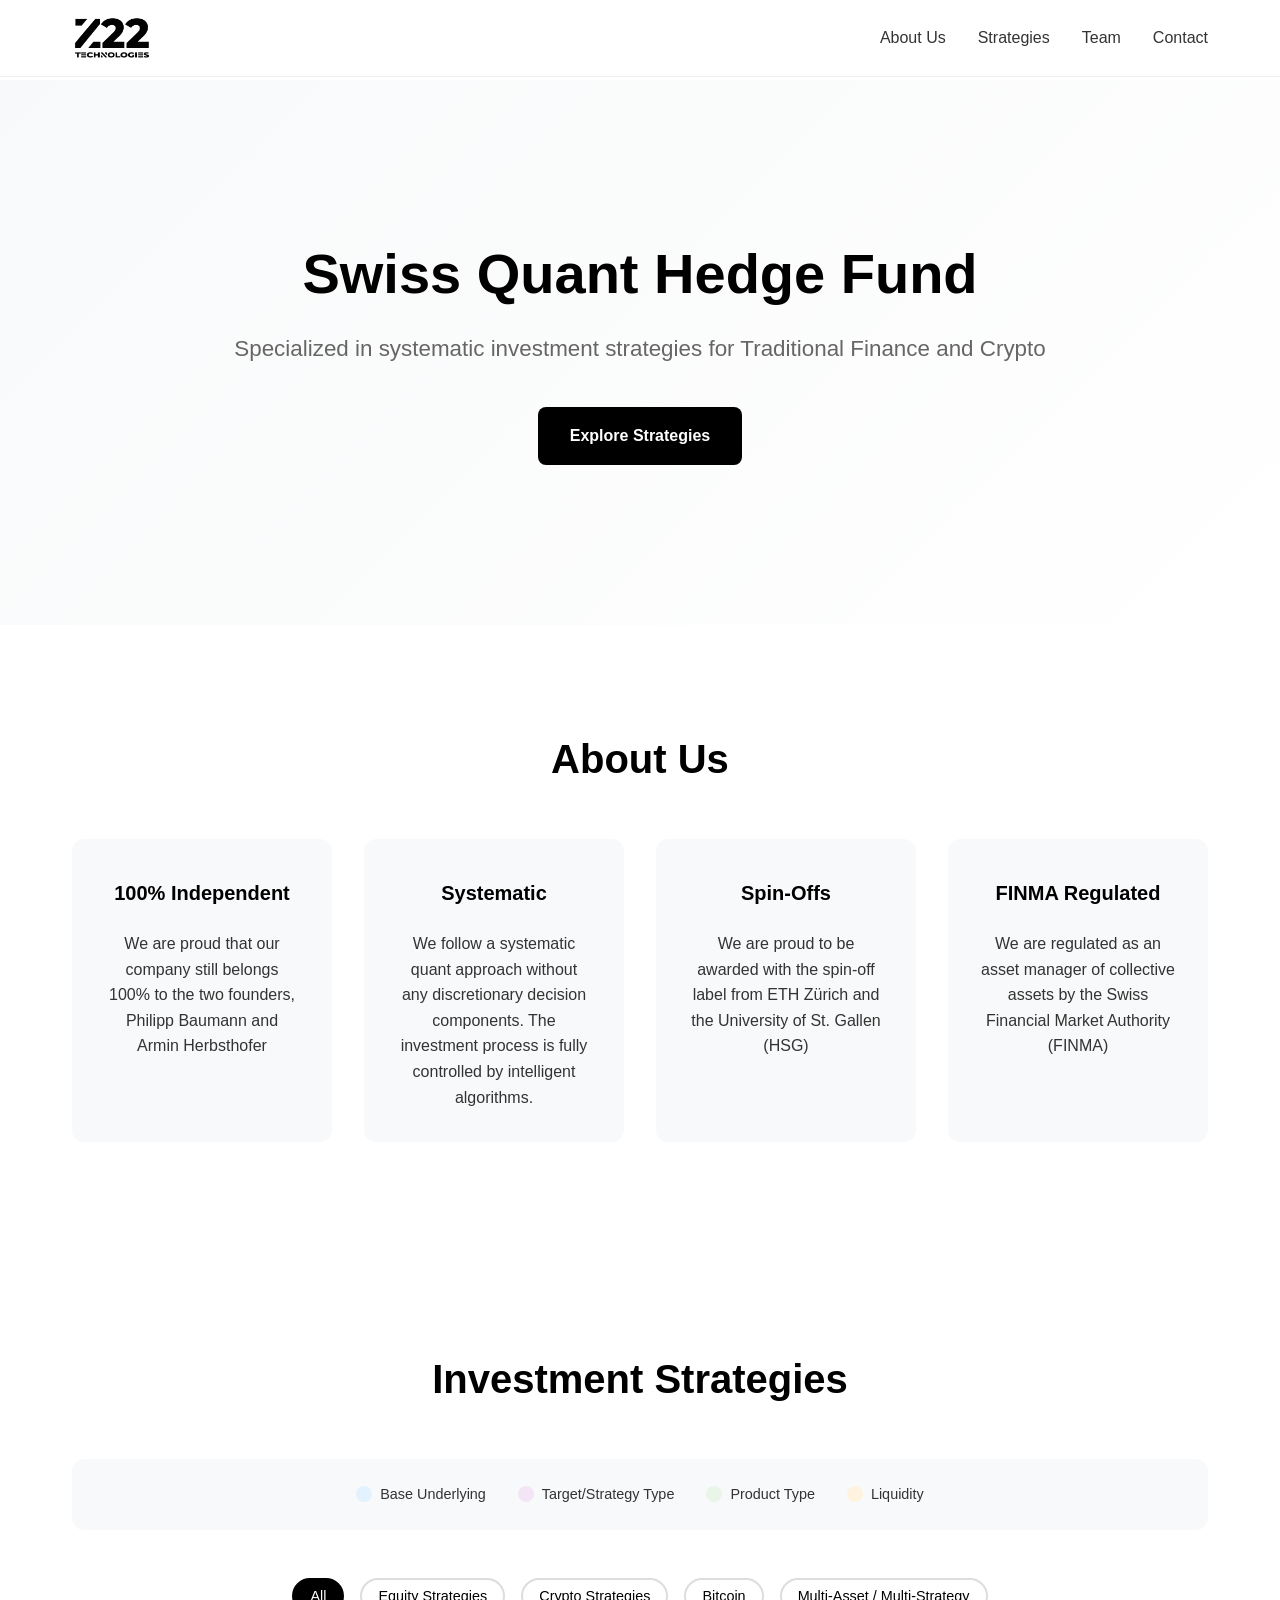
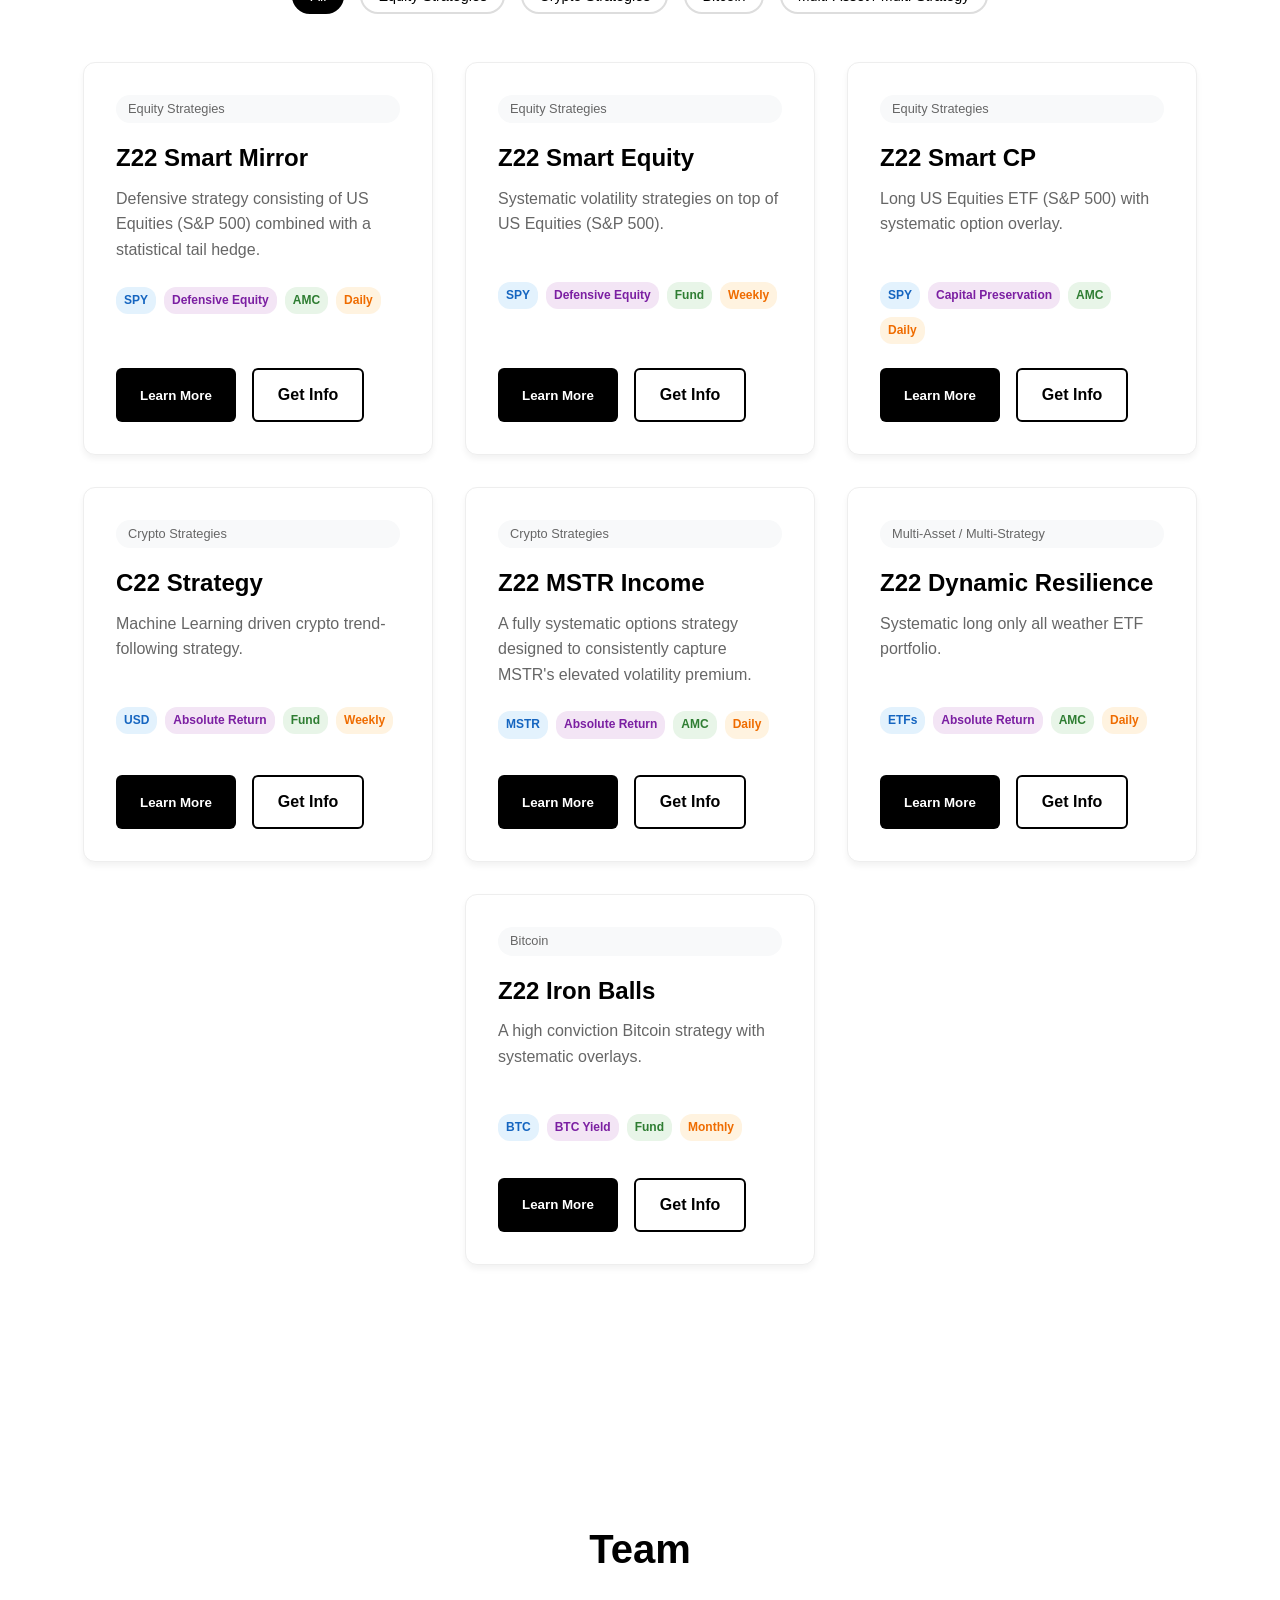
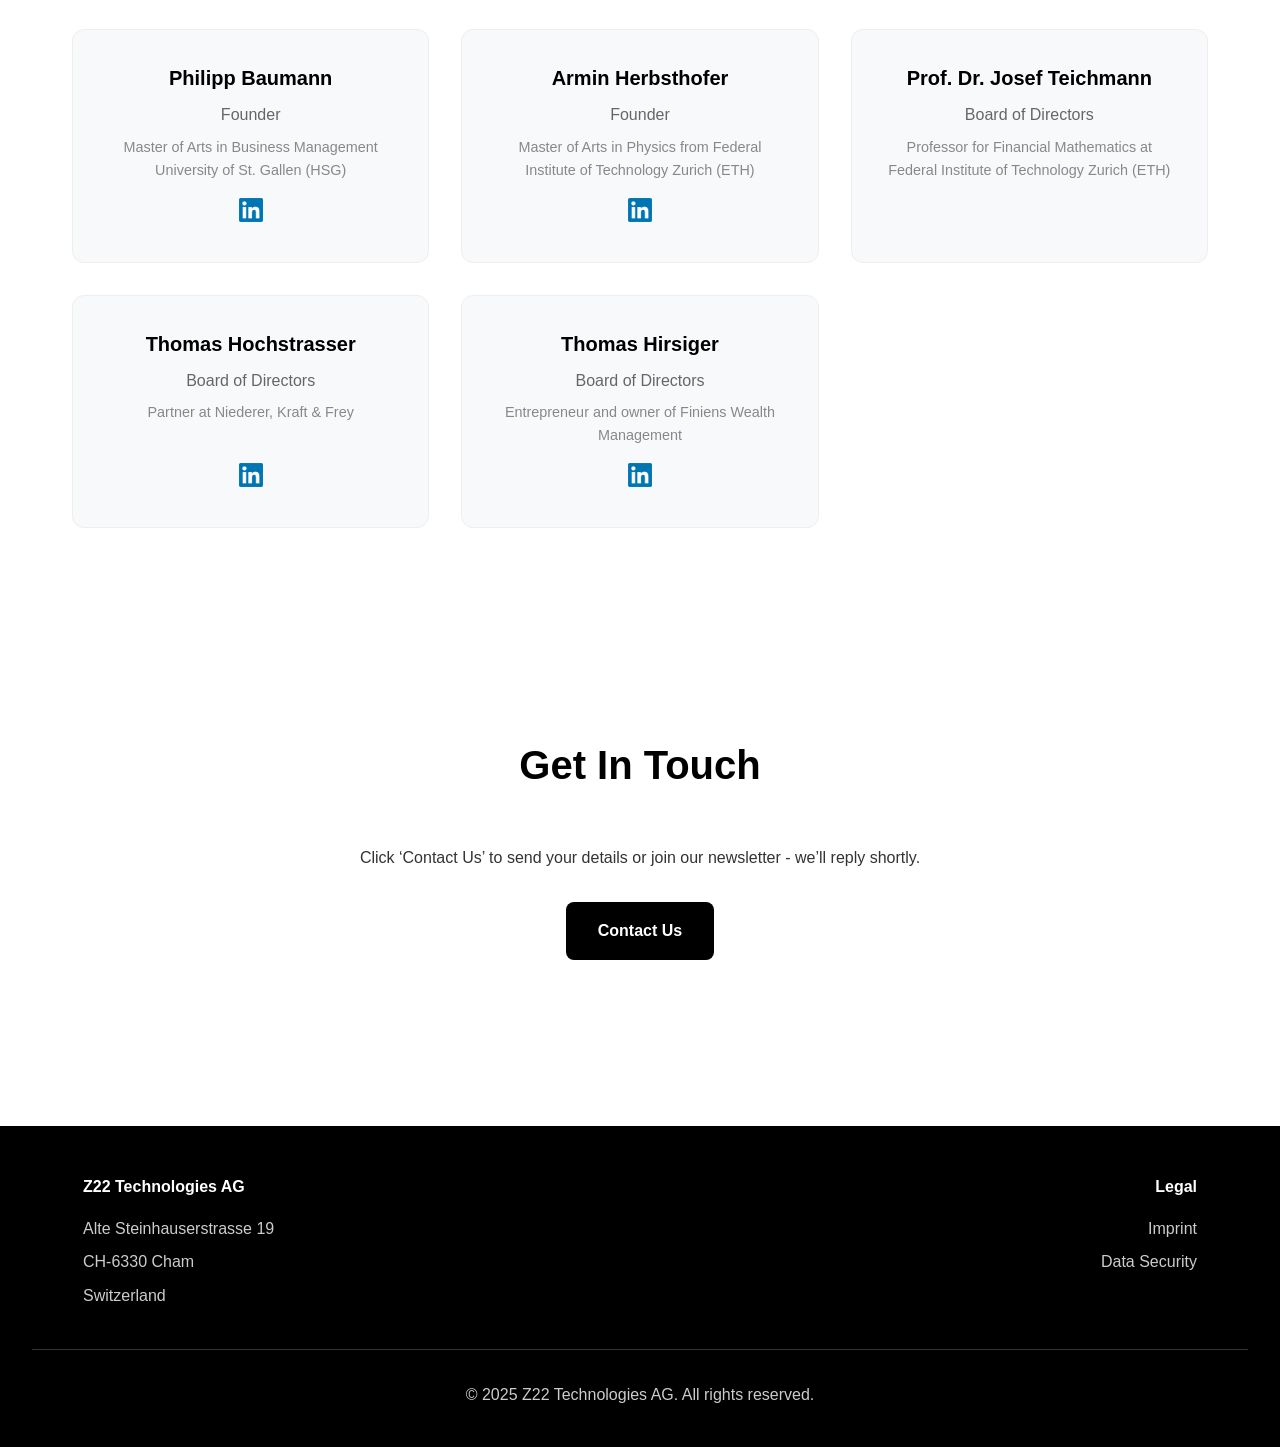
==== index.html @ 2f718e7a "Fixed Website Title" ====
<!DOCTYPE html>
<html lang="en">
<head>
    <meta charset="UTF-8">
    <meta name="viewport" content="width=device-width, initial-scale=1.0">
    <title>Z22 Technologies - Swiss Quant Hedge Fund</title>
    <style>
        * {
            margin: 0;
            padding: 0;
            box-sizing: border-box;
        }

        body {
            font-family: -apple-system, BlinkMacSystemFont, 'Segoe UI', Roboto, Oxygen, Ubuntu, Cantarell, sans-serif;
            line-height: 1.6;
            color: #333;
            background: #fff;
        }

        /* Header */
        .header {
            position: fixed;
            top: 0;
            width: 100%;
            background: rgba(255, 255, 255, 0.95);
            backdrop-filter: blur(10px);
            border-bottom: 1px solid #eee;
            z-index: 1000;
            padding: 1rem 0;
        }

        .nav {
            max-width: 1200px;
            margin: 0 auto;
            display: flex;
            justify-content: space-between;
            align-items: center;
            padding: 0 2rem;
        }

        .logo {
            display: flex;
            align-items: center;
            gap: 0.5rem;
            font-size: 1.5rem;
            font-weight: 700;
            color: #000;
            text-decoration: none;
        }

        .logo-icon {
            width: 80px;
            height: auto;
        }

        .nav-links {
            display: flex;
            gap: 2rem;
            list-style: none;
        }

        .nav-links a {
            text-decoration: none;
            color: #333;
            font-weight: 500;
            transition: color 0.3s;
        }

        .nav-links a:hover {
            color: #000;
        }

        /* Mobile menu */
        .mobile-menu-toggle {
            display: none;
            background: none;
            border: none;
            font-size: 1.5rem;
            cursor: pointer;
        }

        /* Hero Section */
        .hero {
            margin-top: 80px;
            padding: 10rem 2rem;
            text-align: center;
            background: linear-gradient(135deg, #f8f9fa 0%, #fff 100%);
        }

        .hero-content {
            max-width: 1000px;
            margin: 0 auto;
        }

        .hero h1 {
            font-size: 3.5rem;
            font-weight: 700;
            margin-bottom: 1.5rem;
            color: #000;
            line-height: 1.2;
        }

        .hero p {
            font-size: 1.4rem;
            color: #666;
            margin-bottom: 2.5rem;
        }

        .cta-button {
            background: #000;
            color: #fff;
            padding: 1rem 2rem;
            border: none;
            border-radius: 8px;
            font-size: 1rem;
            font-weight: 600;
            cursor: pointer;
            text-decoration: none;
            display: inline-block;
            transition: background 0.3s;
        }

        .cta-button:hover {
            background: #333;
        }

        /* Section styles */
        .section {
            padding: 4rem 2rem;
            max-width: 1200px;
            margin: 0 auto;
        }

        .section h2 {
            font-size: 2.5rem;
            font-weight: 700;
            margin-bottom: 3rem;
            text-align: center;
            color: #000;
        }

        /* Color legend */
        .color-legend {
            display: flex;
            justify-content: center;
            gap: 2rem;
            margin-bottom: 3rem;
            flex-wrap: wrap;
            padding: 1.5rem;
            background: #f8f9fa;
            border-radius: 12px;
        }

        .legend-item {
            display: flex;
            align-items: center;
            gap: 0.5rem;
            font-size: 0.9rem;
        }

        .legend-color {
            width: 16px;
            height: 16px;
            border-radius: 8px;
        }

        .legend-color.asset {
            background: #e3f2fd;
        }

        .legend-color.target {
            background: #f3e5f5;
        }

        .legend-color.product {
            background: #e8f5e8;
        }

        .legend-color.liquidity {
            background: #fff3e0;
        }
        .strategy-filters {
            display: flex;
            justify-content: center;
            gap: 1rem;
            margin-bottom: 3rem;
            flex-wrap: wrap;
        }

        .filter-btn {
            padding: 0.5rem 1rem;
            border: 2px solid #ddd;
            background: #fff;
            border-radius: 25px;
            cursor: pointer;
            transition: all 0.3s;
            font-size: 0.9rem;
        }

        .filter-btn.active,
        .filter-btn:hover {
            background: #000;
            color: #fff;
            border-color: #000;
        }

        /* Card grid */
        .card-grid {
            display: grid;
            grid-template-columns: repeat(auto-fit, minmax(350px, 1fr));
            gap: 2rem;
            margin-bottom: 3rem;
        }

        .card {
            border: 1px solid #eee;
            border-radius: 12px;
            padding: 2rem;
            background: #fff;
            box-shadow: 0 4px 6px rgba(0, 0, 0, 0.05);
            transition: transform 0.3s, box-shadow 0.3s;
            display: flex;
            flex-direction: column;
        }

        .card:hover {
            transform: translateY(-4px);
            box-shadow: 0 8px 25px rgba(0, 0, 0, 0.1);
        }

        .card-header {
            display: flex;
            justify-content: between;
            align-items: flex-start;
            margin-bottom: 1rem;
        }

        .card-category {
            background: #f8f9fa;
            padding: 0.25rem 0.75rem;
            border-radius: 15px;
            font-size: 0.8rem;
            color: #666;
            margin-bottom: 1rem;
        }

        .card h3 {
            font-size: 1.5rem;
            font-weight: 700;
            margin-bottom: 0.5rem;
            color: #000;
        }

        .card-aum {
            font-size: 0.9rem;
            color: #666;
            margin-bottom: 1rem;
        }

        .card p {
            color: #666;
            margin-bottom: 1.5rem;
            min-height: 4.5rem;
            display: -webkit-box;
            -webkit-line-clamp: 3;
            -webkit-box-orient: vertical;
            overflow: hidden;
        }

        .card-tags {
            display: flex;
            flex-wrap: wrap;
            gap: 0.5rem;
            margin-bottom: 1.5rem;
            min-height: 2.5rem;
            align-content: flex-start;
        }

        .tag {
            padding: 0.25rem 0.5rem;
            border-radius: 12px;
            font-size: 0.75rem;
            font-weight: 600;
        }

        .tag.asset {
            background: #e3f2fd;
            color: #1565c0;
        }

        .tag.target {
            background: #f3e5f5;
            color: #7b1fa2;
        }

        .tag.product {
            background: #e8f5e8;
            color: #2e7d32;
        }

        .tag.liquidity {
            background: #fff3e0;
            color: #ef6c00;
        }

        .card-buttons {
            display: flex;
            gap: 1rem;
            margin-top: auto;
        }

        .btn-primary {
            background: #000;
            color: #fff;
            padding: 0.75rem 1.5rem;
            border: none;
            border-radius: 6px;
            cursor: pointer;
            font-weight: 600;
            text-decoration: none;
            transition: background 0.3s;
        }

        .btn-primary:hover {
            background: #333;
        }

        .btn-secondary {
            background: #fff;
            color: #000;
            padding: 0.75rem 1.5rem;
            border: 2px solid #000;
            border-radius: 6px;
            cursor: pointer;
            font-weight: 600;
            text-decoration: none;
            transition: all 0.3s;
        }

        .btn-secondary:hover {
            background: #000;
            color: #fff;
        }

        /* Modal */
        .modal {
            display: none;
            position: fixed;
            top: 0;
            left: 0;
            width: 100%;
            height: 100%;
            background: rgba(0, 0, 0, 0.5);
            z-index: 2000;
        }

        .modal-content {
            position: absolute;
            top: 50%;
            left: 50%;
            transform: translate(-50%, -50%);
            background: #fff;
            padding: 2rem;
            border-radius: 12px;
            max-width: 600px;
            width: 90%;
            max-height: 80%;
            overflow-y: auto;
        }

        .modal-close {
            position: absolute;
            top: 1rem;
            right: 1rem;
            background: none;
            border: none;
            font-size: 1.5rem;
            cursor: pointer;
        }

        /* Team grid */
        .team-grid {
            display: grid;
            grid-template-columns: repeat(auto-fit, minmax(300px, 1fr));
            gap: 2rem;
        }

        .team-member {
            text-align: center;
            padding: 2rem;
            border: 1px solid #eee;
            border-radius: 12px;
            background: #f8f9fa;
        }

        .team-member h4 {
            font-size: 1.25rem;
            margin-bottom: 0.5rem;
            color: #000;
        }

        .team-member .role {
            color: #666;
            margin-bottom: 0.5rem;
        }

        .team-member .education {
            font-size: 0.9rem;
            color: #888;
            margin-bottom: 1rem;
        }

        .team-member .linkedin {
            margin-top: 1rem;
        }

        .linkedin-icon {
            width: 24px;
            height: 24px;
            transition: opacity 0.3s;
        }

        .linkedin-icon:hover {
            opacity: 0.7;
        }

        /* About us content */
        .about-content {
            display: grid;
            grid-template-columns: repeat(auto-fit, minmax(250px, 1fr));
            gap: 2rem;
            margin-top: 2rem;
        }

        .about-card {
            background: #f8f9fa;
            padding: 2rem;
            border-radius: 12px;
            text-align: center;
            display: flex;
            flex-direction: column;
            align-items: center;
            justify-content: flex-start;
        }

        .about-card h4 {
            font-size: 1.25rem;
            margin-bottom: 1rem;
            color: #000;
        }

        .about-card p {
            margin: 0;
            flex-grow: 1;
            display: flex;
            align-items: center;
        }

        /* Footer */
        .footer {
            background: #000;
            color: #fff;
            padding: 3rem 2rem 2rem;
            margin-top: 4rem;
        }

        .footer-content {
            max-width: 1200px;
            margin: 0 auto;
            display: grid;
            grid-template-columns: 1fr 1fr 1fr;
            gap: 2rem;
        }

        .footer-left {
            text-align: left;
        }

        .footer-center {
            text-align: center;
        }

        .footer-right {
            text-align: right;
        }

        .footer h4 {
            margin-bottom: 1rem;
        }

        .footer p {
            margin-bottom: 0.5rem;
            color: #ccc;
        }

        .footer a {
            color: #ccc;
            text-decoration: none;
            transition: color 0.3s;
        }

        .footer a:hover {
            color: #fff;
        }

        .footer-bottom {
            border-top: 1px solid #333;
            margin-top: 2rem;
            padding-top: 2rem;
            text-align: center;
            color: #666;
        }

        /* Responsive */
        @media (max-width: 768px) {
            .nav-links {
                display: none;
            }

            .mobile-menu-toggle {
                display: block;
            }

            .hero h1 {
                font-size: 2rem;
            }

            .card-grid {
                grid-template-columns: 1fr;
            }

            .card-buttons {
                flex-direction: column;
            }

            .strategy-filters {
                justify-content: flex-start;
                overflow-x: auto;
                padding-bottom: 1rem;
            }
        }

        .hidden{display:none !important;}
    
    .team-member .linkedin {
        display: flex;
        justify-content: center;
        align-items: center;
        margin-top: 1rem;
    }
    .linkedin-icon {
        width: 24px;
        height: 24px;
        object-fit: contain;
    }
    
    .about-card {
        text-align: center;
        display: flex;
        flex-direction: column;
        justify-content: flex-start;
        align-items: center;
    }
    .about-card h4 {
        text-align: center;
        margin-bottom: 1rem;
    }
    .about-card p {
        text-align: center;
    }
    
/* --- Align About cards across columns/rows --- */
.about-content { align-items: stretch; }
.about-card { height: 100%; display: flex; flex-direction: column; justify-content: flex-start; }
.about-card h4 { 
    text-align: center; 
    margin-bottom: 1rem; 
    display: flex; 
    align-items: center; 
    justify-content: center; 
    min-height: 2.75rem; /* ensure headings line up across cards */
}
.about-card p { 
    text-align: center; 
    margin: 0; 
    flex-grow: 1; 
    display: flex; 
    align-items: center; 
    justify-content: center; 
    min-height: 5.25rem; /* ensure body text baselines align across cards */
}

/* --- Consistent LinkedIn icon alignment within team cards --- */
.team-member { display: flex; flex-direction: column; justify-content: flex-start; }
.team-member .linkedin { 
    margin-top: auto; 
    display: flex; 
    justify-content: center; 
    align-items: center; 
}
.linkedin-icon { width: 24px; height: 24px; object-fit: contain; }


.about-content { display: flex; align-items: stretch; }
.about-card { display: flex; flex-direction: column; justify-content: flex-start; height: 100%; }
.about-card h4 { min-height: 3rem; display: flex; align-items: center; justify-content: center; }
.about-card p { flex-grow: 1; display: flex; align-items: flex-start; justify-content: center; text-align: center; }


/* --- Footer right alignment for Legal/Imprint/Data Security --- */
.footer-content { display: flex; gap: 2rem; }
.footer-left { text-align: left; }
.footer-right { margin-left: auto; text-align: right; }

/* --- Ensure About cards are equal size --- */
.about-content {
    display: grid;
    grid-template-columns: repeat(auto-fit, minmax(250px, 1fr));
    gap: 2rem;
    align-items: stretch; /* stretch children to equal height */
}
.about-card {
    background: #f8f9fa;
    padding: 2rem;
    border-radius: 12px;
    text-align: center;
    display: flex;
    flex-direction: column;
    justify-content: flex-start;
    align-items: center;
    height: 100%;
    min-height: 220px; /* consistent minimum height across all four boxes */
}
.about-card h4 {
    font-size: 1.25rem;
    margin-bottom: 1rem;
    color: #000;
    min-height: 2.75rem; /* keep headings aligned */
    display: flex;
    align-items: center;
    justify-content: center;
}
.about-card p {
    margin: 0;
    flex-grow: 1;
    display: flex;
    align-items: flex-start; /* start at same top line */
    justify-content: center;
    text-align: center;
}


/* --- Keep strategy card sizes consistent when filtering --- */
.card-grid {
    display: flex;
    flex-wrap: wrap;
    gap: 2rem;
    justify-content: center; /* center remaining cards */
}
.card-grid .card {
    width: 350px;           /* consistent card width */
    max-width: 100%;
}
@media (max-width: 768px) {
    .card-grid .card {
        width: 100%;        /* full width on small screens */
    }
}


/* --- Footer inward alignment to visually match card edges --- */
.footer-content {
  max-width: 1114px; /* ~3 cards (350px) + 2 gaps (~32px each) */
  margin: 0 auto;
  display: flex;
  justify-content: space-between;
  align-items: flex-start;
  flex-wrap: wrap;
}
.footer-right { 
  margin-left: 0; 
  text-align: right; 
}
@media (max-width: 1024px) {
  .footer-content {
    max-width: 960px;
  }
}
@media (max-width: 768px) {
  .footer-content {
    max-width: 100%;
    justify-content: center;
    text-align: center;
  }
  .footer-left, .footer-right {
    width: 100%;
    text-align: center;
  }
}

</style>
    
    
<style id="section-spacing-adjustment">
/* Uniform vertical spacing for key sections (kept readable across viewports) */
section#about, section#strategies, section#team, section#contact {
  /* Fallbacks for broad compatibility */
  padding-top: 64px;
  padding-bottom: 64px;
  /* Responsive clamp for modern browsers */
  padding-block: clamp(56px, 8vw, 112px);
  /* Avoid anchor overlap when using sticky headers */
  scroll-margin-top: 80px;
}
/* Keep headings flush with the section top */
section#about h2, section#strategies h2, section#team h2, section#contact h2 {
  margin-top: 0;
}
</style>
</head>
<body>
    <!-- Header -->
    <header class="header">
        <nav class="nav">
            <a href="#" class="logo">
                <img src="logo.png" class="logo-icon" alt="Z22 Logo" />
            </a>
            <ul class="nav-links">
                <li><a href="#about">About Us</a></li>
                <li><a href="#strategies">Strategies</a></li>
                <li><a href="#team">Team</a></li>
                <li><a href="#contact">Contact</a></li>
            </ul>
            <button class="mobile-menu-toggle">☰</button>
        </nav>
    </header>

    <!-- Hero Section -->
    <section class="hero">
        <div class="hero-content">
            <h1>Swiss Quant Hedge Fund</h1>
            <p>Specialized in systematic investment strategies for Traditional Finance and Crypto</p>
            <a href="#strategies" class="cta-button">Explore Strategies</a>
        </div>
    </section>

    <!-- About Us Section -->
    <section id="about" class="section">
        <h2>About Us</h2>
        <div class="about-content">
            <div class="about-card">
                <h4>100% Independent</h4>
                <p>We are proud that our company still belongs 100% to the two founders, Philipp Baumann and Armin Herbsthofer</p>
            </div>
            <div class="about-card">
                <h4>Systematic</h4>
                <p>We follow a systematic quant approach without any discretionary decision components. The investment process is fully controlled by intelligent algorithms.</p>
            </div>
            <div class="about-card">
                <h4>Spin-Offs</h4>
                <p>We are proud to be awarded with the spin-off label from ETH Zürich and the University of St. Gallen (HSG)</p>
            </div>
            <div class="about-card">
                <h4>FINMA Regulated</h4>
                <p>We are regulated as an asset manager of collective assets by the Swiss Financial Market Authority (FINMA)</p>
            </div>
        </div>
    </section>

    <!-- Strategies Section -->
    <section id="strategies" class="section">
        <h2>Investment Strategies</h2>
        
        <div class="color-legend">
            <div class="legend-item">
                <div class="legend-color asset"></div>
                <span>Base Underlying</span>
            </div>
            <div class="legend-item">
                <div class="legend-color target"></div>
                <span>Target/Strategy Type</span>
            </div>
            <div class="legend-item">
                <div class="legend-color product"></div>
                <span>Product Type</span>
            </div>
            <div class="legend-item">
                <div class="legend-color liquidity"></div>
                <span>Liquidity</span>
            </div>
        </div>

        <div class="strategy-filters">
            <button class="filter-btn active" data-filter="all">All</button>
            <button class="filter-btn" data-filter="Equity Strategies">Equity Strategies</button>
            <button class="filter-btn" data-filter="Crypto Strategies">Crypto Strategies</button>
            <button class="filter-btn" data-filter="Bitcoin">Bitcoin</button>
            <button class="filter-btn" data-filter="Multi-Asset / Multi-Strategy">Multi-Asset / Multi-Strategy</button>
        </div>

        <div class="card-grid" id="strategies-grid">
            <!-- Z22 Smart Mirror -->
            <div class="card" data-strategy-id="smart-mirror" data-longdesc="Z22 Smart Mirror offers an innovative investment strategy for investors looking for defensive exposure on the US Equity market.

The Z22 Smart Mirror strategy is a systematic  investment strategy that combines US equities (S&amp;P 500) with a statistical tail hedge (Z22 VolaBoost). The strategy is designed for investors who want to participate in the potential upside of the US equity market while having an emotionless and systematically implemented tail hedging component in the strategy. The statistical tail hedge (Z22 VolaBoost) is implemented via long volatility ETFs tracking the VIX Futures." data-category="Equity Strategies">
                <div class="card-category">Equity Strategies</div>
                <h3>Z22 Smart Mirror</h3>
                <p>Defensive strategy consisting of US Equities (S&P 500) combined with a statistical tail hedge.</p>
                <div class="card-tags">
                    <span class="tag asset">SPY</span>
                    <span class="tag target">Defensive Equity</span>
                    <span class="tag product">AMC</span>
                    <span class="tag liquidity">Daily</span>
                </div>
                <div class="card-buttons">
                    <button class="btn-primary" onclick="openCardModal(this)">Learn More</button>
<div id="desc-smart-mirror" class="hidden longdesc"><div class="learnmore-wrap">
  <table role="table" aria-label="Z22 Smart Mirror details" style="width:100%; border-collapse:collapse; font-size:0.95em;">
    <tbody>
      <tr>
        <th scope="row" style="text-align:left; vertical-align:top; padding:6px 8px; width:180px;">Category</th>
        <td style="padding:6px 8px;">Equity Strategies</td>
      </tr>
      <tr>
        <th scope="row" style="text-align:left; vertical-align:top; padding:6px 8px;">Tags</th>
        <td style="padding:6px 8px;">
          <div class="tags-inline"><span class="tag asset">SPY</span>
                    <span class="tag target">Defensive Equity</span>
                    <span class="tag product">AMC</span>
                    <span class="tag liquidity">Daily</span></div>
        </td>
      </tr>
      <tr>
        <th scope="row" style="text-align:left; vertical-align:top; padding:6px 8px;">Description</th>
        <td style="padding:6px 8px;"><div>Z22 Smart Mirror offers an innovative investment strategy for investors looking for defensive exposure on the US Equity market.<br><br>The Z22 Smart Mirror strategy is a systematic  investment strategy that combines US equities (S&amp;P 500) with a statistical tail hedge (Z22 VolaBoost). The strategy is designed for investors who want to participate in the potential upside of the US equity market while having an emotionless and systematically implemented tail hedging component in the strategy. The statistical tail hedge (Z22 VolaBoost) is implemented via long volatility ETFs tracking the VIX Futures.</div></td>
      </tr>
      <tr>
        <th scope="row" style="text-align:left; vertical-align:top; padding:6px 8px;">Links</th>
        <td style="padding:6px 8px;"><a href="https://keyinvest-ch-en.ubs.com/product/detail/index/isin/CH0473589759" target="_blank" rel="noopener noreferrer">USD</a> | <a href="https://keyinvest-ch-en.ubs.com/product/detail/index/isin/CH1114374361" target="_blank" rel="noopener noreferrer">EUR</a> | <a href="https://keyinvest-ch-en.ubs.com/product/detail/index/isin/CH0547935129" target="_blank" rel="noopener noreferrer">CHF</a></td>
      </tr>
    </tbody>
  </table>
</div></div>
                    <a href="mailto:sales@z22.ch?subject=Z22 Smart Mirror - Information Request" class="btn-secondary">Get Info</a>
                </div>
            </div>

            <!-- Z22 Smart Equity -->
            <div class="card" data-strategy-id="smart-equity" data-longdesc="The Z22 Smart Equity Fund offers an innovative investment strategy that seeks to generate alpha using systematic volatility strategies while offering its investors a long exposure to the US equity market

The Z22 Smart Equity Fund is an investment strategy designed for equity investors seeking exposure to the US equity market in combination with volatility and tail hedging strategies. The program implements long, neutral, and short positions in the VIX futures. The program uses S&amp;P 500 (SPY US) as collateral to increase capital efficiency." data-category="Equity Strategies">
                <div class="card-category">Equity Strategies</div>
                <h3>Z22 Smart Equity</h3>
                <p>Systematic volatility strategies on top of US Equities (S&P 500).</p>
                <div class="card-tags">
                    <span class="tag asset">SPY</span>
                    <span class="tag target">Defensive Equity</span>
                    <span class="tag product">Fund</span>
                    <span class="tag liquidity">Weekly</span>
                </div>
                <div class="card-buttons">
                    <button class="btn-primary" onclick="openCardModal(this)">Learn More</button>
<div id="desc-smart-equity" class="hidden longdesc"><div class="learnmore-wrap">
  <table role="table" aria-label="Z22 Smart Equity details" style="width:100%; border-collapse:collapse; font-size:0.95em;">
    <tbody>
      <tr>
        <th scope="row" style="text-align:left; vertical-align:top; padding:6px 8px; width:180px;">Category</th>
        <td style="padding:6px 8px;"></td>
      </tr>
      <tr>
        <th scope="row" style="text-align:left; vertical-align:top; padding:6px 8px;">Tags</th>
        <td style="padding:6px 8px;">
          <div class="tags-inline"><span class="tag asset">SPY</span>
                    <span class="tag target">Defensive Equity</span>
                    <span class="tag product">Fund</span>
                    <span class="tag liquidity">Weekly</span></div>
        </td>
      </tr>
      <tr>
        <th scope="row" style="text-align:left; vertical-align:top; padding:6px 8px;">Description</th>
        <td style="padding:6px 8px;"><div>The Z22 Smart Equity Fund offers an innovative investment strategy that seeks to generate alpha using systematic volatility strategies while offering its investors a long exposure to the US equity market<br><br>The Z22 Smart Equity Fund is an investment strategy designed for equity investors seeking exposure to the US equity market in combination with volatility and tail hedging strategies. The program implements long, neutral, and short positions in the VIX futures. The program uses S&amp;P 500 (SPY US) as collateral to increase capital efficiency.</div></td>
      </tr>
      <tr>
        <th scope="row" style="text-align:left; vertical-align:top; padding:6px 8px;">Links</th>
        <td style="padding:6px 8px;"><a href="https://ifm.li/FundStammdaten.aspx?nid=8207&groupnr=8207&lang=de&id=1414978" target="_blank" rel="noopener noreferrer">R-Tranche</a> | <a href="https://ifm.li/FundStammdaten.aspx?nid=8207&groupnr=8207&lang=de&id=1414952&cookieCheck=true" target="_blank" rel="noopener noreferrer">I-Tranche</a></td>
      </tr>
    </tbody>
  </table>
</div></div>
                    <a href="mailto:sales@z22.ch?subject=Z22 Smart Equity - Information Request" class="btn-secondary">Get Info</a>
                </div>
            </div>

            <!-- Z22 Smart CP -->
            <div class="card" data-strategy-id="smart-cp" data-longdesc="Z22 Smart CP combines S&amp;P 500 exposure with a fully systematic option strategy designed for capital preservation. The portfolio is always hedged against major losses using protective puts, with costs partly offset by selling covered calls — aiming for smoother returns, reduced drawdowns, and steady participation in market upside." data-category="Equity Strategies">
                <div class="card-category">Equity Strategies</div>
                <h3>Z22 Smart CP</h3>
                <p>Long US Equities ETF (S&P 500) with systematic option overlay.</p>
                <div class="card-tags">
                    <span class="tag asset">SPY</span>
                    <span class="tag target">Capital Preservation</span>
                    <span class="tag product">AMC</span>
                    <span class="tag liquidity">Daily</span>
                </div>
                <div class="card-buttons">
                    <button class="btn-primary" onclick="openCardModal(this)">Learn More</button>
<div id="desc-smart-cp" class="hidden longdesc"><div class="learnmore-wrap">
  <table role="table" aria-label="Z22 Smart CP details" style="width:100%; border-collapse:collapse; font-size:0.95em;">
    <tbody>
      <tr>
        <th scope="row" style="text-align:left; vertical-align:top; padding:6px 8px; width:180px;">Category</th>
        <td style="padding:6px 8px;"></td>
      </tr>
      <tr>
        <th scope="row" style="text-align:left; vertical-align:top; padding:6px 8px;">Tags</th>
        <td style="padding:6px 8px;">
          <div class="tags-inline"><span class="tag asset">SPY</span>
                    <span class="tag target">Capital Preservation</span>
                    <span class="tag product">AMC</span>
                    <span class="tag liquidity">Daily</span></div>
        </td>
      </tr>
      <tr>
        <th scope="row" style="text-align:left; vertical-align:top; padding:6px 8px;">Description</th>
        <td style="padding:6px 8px;"><div>Z22 Smart CP combines S&amp;P 500 exposure with a fully systematic option strategy designed for capital preservation. The portfolio is always hedged against major losses using protective puts, with costs partly offset by selling covered calls — aiming for smoother returns, reduced drawdowns, and steady participation in market upside.</div></td>
      </tr>
      <tr>
        <th scope="row" style="text-align:left; vertical-align:top; padding:6px 8px;">Links</th>
        <td style="padding:6px 8px;"><a href="https://keyinvest-ch-en.ubs.com/product/detail/index/isin/CH0473587282" target="_blank" rel="noopener noreferrer">USD</a> | <a href="https://keyinvest-ch-en.ubs.com/product/detail/index/isin/CH0547925146" target="_blank" rel="noopener noreferrer">CHF</a></td>
      </tr>
    </tbody>
  </table>
</div></div>
                    <a href="mailto:sales@z22.ch?subject=Z22 Smart CP - Information Request" class="btn-secondary">Get Info</a>
                </div>
            </div>

            <!-- C22 Strategy -->
            <div class="card" data-strategy-id="c22" data-longdesc="The C22 Strategy offers an interesting opportunity for investors looking for exposure to the crypto space, with a focus on low correlation to traditional assets and the crypto market.

The C22 Strategy is a Machine Learning-driven crypto mid-frequency trend-following strategy that utilizes a systematic approach to long and short futures (perpetuals) trading in the crypto space." data-category="Crypto Strategies">
                <div class="card-category">Crypto Strategies</div>
                <h3>C22 Strategy</h3>
                <p>Machine Learning driven crypto trend-following strategy.</p>
                <div class="card-tags">
                    <span class="tag asset">USD</span>
                    <span class="tag target">Absolute Return</span>
                    <span class="tag product">Fund</span>
                    <span class="tag liquidity">Weekly</span>
                </div>
                <div class="card-buttons">
                    <button class="btn-primary" onclick="openCardModal(this)">Learn More</button>
<div id="desc-c22" class="hidden longdesc"><div class="learnmore-wrap">
  <table role="table" aria-label="C22 Strategy details" style="width:100%; border-collapse:collapse; font-size:0.95em;">
    <tbody>
      <tr>
        <th scope="row" style="text-align:left; vertical-align:top; padding:6px 8px; width:180px;">Category</th>
        <td style="padding:6px 8px;">Bitcoin</td>
      </tr>
      <tr>
        <th scope="row" style="text-align:left; vertical-align:top; padding:6px 8px;">Tags</th>
        <td style="padding:6px 8px;">
          <div class="tags-inline"><span class="tag asset">USD</span>
                    <span class="tag target">Absolute Return</span>
                    <span class="tag product">Fund</span>
                    <span class="tag liquidity">Weekly</span></div>
        </td>
      </tr>
      <tr>
        <th scope="row" style="text-align:left; vertical-align:top; padding:6px 8px;">Description</th>
        <td style="padding:6px 8px;"><div>The C22 Strategy offers an interesting opportunity for investors looking for exposure to the crypto space, with a focus on low correlation to traditional assets and the crypto market.<br><br>The C22 Strategy is a Machine Learning-driven crypto mid-frequency trend-following strategy that utilizes a systematic approach to long and short futures (perpetuals) trading in the crypto space.</div></td>
      </tr>
      <tr>
        <th scope="row" style="text-align:left; vertical-align:top; padding:6px 8px;">Links</th>
        <td style="padding:6px 8px;"><a href="https://ifm.li/FundStammdaten.aspx?nid=8207&groupnr=8207&lang=de&id=1415175" target="_blank" rel="noopener noreferrer">USD-Tranche</a></td>
      </tr>
    </tbody>
  </table>
</div></div>
                    <a href="mailto:sales@z22.ch?subject=C22 Strategy - Information Request" class="btn-secondary">Get Info</a>
                </div>
            </div>

            <!-- Z22 MSTR Income -->
            <div class="card" data-strategy-id="mstr-income" data-longdesc="A fully systematic options-based approach targeting the elevated volatility in MSTR. Our algorithm scans the entire options market in real time, selecting strategies such as covered calls and put writing to maximize premium collection. The goal isn’t to beat MSTR’s price performance, but to consistently capture its high implied volatility premium for steady returns across market conditions." data-category="Crypto Strategies">
                <div class="card-category">Crypto Strategies</div>
                <h3>Z22 MSTR Income</h3>
                <p>A fully systematic options strategy designed to consistently capture MSTR's elevated volatility premium.</p>
                <div class="card-tags">
                    <span class="tag asset">MSTR</span>
                    <span class="tag target">Absolute Return</span>
                    <span class="tag product">AMC</span>
                    <span class="tag liquidity">Daily</span>
                </div>
                <div class="card-buttons">
                    <button class="btn-primary" onclick="openCardModal(this)">Learn More</button>
<div id="desc-mstr-income" class="hidden longdesc"><div class="learnmore-wrap">
  <table role="table" aria-label="Z22 MSTR Income details" style="width:100%; border-collapse:collapse; font-size:0.95em;">
    <tbody>
      <tr>
        <th scope="row" style="text-align:left; vertical-align:top; padding:6px 8px; width:180px;">Category</th>
        <td style="padding:6px 8px;">Multi-Asset / Multi-Strategy</td>
      </tr>
      <tr>
        <th scope="row" style="text-align:left; vertical-align:top; padding:6px 8px;">Tags</th>
        <td style="padding:6px 8px;">
          <div class="tags-inline"><span class="tag asset">MSTR</span>
                    <span class="tag target">Absolute Return</span>
                    <span class="tag product">AMC</span>
                    <span class="tag liquidity">Daily</span></div>
        </td>
      </tr>
      <tr>
        <th scope="row" style="text-align:left; vertical-align:top; padding:6px 8px;">Description</th>
        <td style="padding:6px 8px;"><div>A fully systematic options-based approach targeting the elevated volatility in MSTR. Our algorithm scans the entire options market in real time, selecting strategies such as covered calls and put writing to maximize premium collection. The goal isn’t to beat MSTR’s price performance, but to consistently capture its high implied volatility premium for steady returns across market conditions.</div></td>
      </tr>
      <tr>
        <th scope="row" style="text-align:left; vertical-align:top; padding:6px 8px;">Links</th>
        <td style="padding:6px 8px;"><a href="https://structuredproducts-ch.leonteq.com/isin/CH1292091928" target="_blank" rel="noopener noreferrer">USD</a> | <a href="https://structuredproducts-ch.leonteq.com/isin/CH1292091977" target="_blank" rel="noopener noreferrer">CHF</a></td>
      </tr>
    </tbody>
  </table>
</div></div>
                    <a href="mailto:sales@z22.ch?subject=Z22 MSTR Income - Information Request" class="btn-secondary">Get Info</a>
                </div>
            </div>

            <!-- Z22 Dynamic Resilience -->
            <div class="card" data-strategy-id="dynamic-resilience" data-longdesc="More information about Z22 Dynamic Resilience." data-category="Multi-Asset / Multi-Strategy">
                <div class="card-category">Multi-Asset / Multi-Strategy</div>
                <h3>Z22 Dynamic Resilience</h3>
                <p>Systematic long only all weather ETF portfolio.</p>
                <div class="card-tags">
                    <span class="tag asset">ETFs</span>
                    <span class="tag target">Absolute Return</span>
                    <span class="tag product">AMC</span>
                    <span class="tag liquidity">Daily</span>
                </div>
                <div class="card-buttons">
                    <button class="btn-primary" onclick="openCardModal(this)">Learn More</button>
<div id="desc-dynamic-resilience" class="hidden longdesc"><div class="learnmore-wrap">
  <table role="table" aria-label="Z22 Dynamic Resilience details" style="width:100%; border-collapse:collapse; font-size:0.95em;">
    <tbody>
      <tr>
        <th scope="row" style="text-align:left; vertical-align:top; padding:6px 8px; width:180px;">Category</th>
        <td style="padding:6px 8px;">Multi-Asset / Multi-Strategy</td>
      </tr>
      <tr>
        <th scope="row" style="text-align:left; vertical-align:top; padding:6px 8px;">Tags</th>
        <td style="padding:6px 8px;">
          <div class="tags-inline"><span class="tag asset">ETFs</span>
                    <span class="tag target">Absolute Return</span>
                    <span class="tag product">AMC</span>
                    <span class="tag liquidity">Daily</span></div>
        </td>
      </tr>
      <tr>
        <th scope="row" style="text-align:left; vertical-align:top; padding:6px 8px;">Description</th>
        <td style="padding:6px 8px;"><div><p>Z22 Dynamic Resilience offers a stable investment strategy with a systematic tactical overlay that seeks to generate additional returns.</p>

<p>Z22 Dynamic Resilience is designed for investors seeking a stable, long-only ETF allocation with an intelligent, systematic tactical overlay. The program is implemented via cost-efficient ETFs across multiple asset classes, including equities, commodities, fixed income, gold and bitcoin, to provide exposure to all the traditional asset class.</p>

<p>The program’s approach involves defining a strategic base allocation that performs well in all market cycles, combined with a systematic tactical overlay that aims to create extra returns above the static baseline portfolio. This dynamic ETF strategy seeks to take advantage of market inefficiencies and trends by adjusting the portfolio’s allocation based on quantitative signals.</p></div></td>
      </tr>
      <tr>
        <th scope="row" style="text-align:left; vertical-align:top; padding:6px 8px;">Links</th>
        <td style="padding:6px 8px;"><a href="https://structuredproducts-ch.leonteq.com/isin/CH1447738225" target="_blank" rel="noopener noreferrer">Z22 Dynamic Resilience</a></td>
      </tr>
    </tbody>
  </table>
</div></div>
                    <a href="mailto:sales@z22.ch?subject=Z22 Dynamic Resilience - Information Request" class="btn-secondary">Get Info</a>
                </div>
            </div>

            <!-- Z22 Iron Balls -->
            <div class="card" data-strategy-id="iron-balls" data-longdesc="Z22 Iron Balls is a high-conviction Bitcoin strategy that keeps a permanent BTC core while applying systematic overlays to actively harness volatility and compound purchasing power across market cycles. The approach blends macro, on-chain, and sentiment analysis to determine the optimal mix of overlays at any given time. These include systematic trend-following to capture directional momentum in BTC and select liquid cryptocurrencies, systematic option selling to monetize elevated implied volatility, cross-exchange arbitrage to exploit pricing inefficiencies in perpetual futures, and volatility premium harvesting to accumulate BTC during distressed markets. By dynamically combining these strategies around a constant Bitcoin base, Z22 Iron Balls seeks to turn Bitcoin’s volatility from a challenge into a long-term growth engine." data-category="Bitcoin">
                <div class="card-category">Bitcoin</div>
                <h3>Z22 Iron Balls</h3>
                <p>A high conviction Bitcoin strategy with systematic overlays.</p>
                <div class="card-tags">
                    <span class="tag asset">BTC</span>
                    <span class="tag target">BTC Yield</span>
                    <span class="tag product">Fund</span>
                    <span class="tag liquidity">Monthly</span>
                </div>
                <div class="card-buttons">
                    <button class="btn-primary" onclick="openCardModal(this)">Learn More</button>
<div id="desc-iron-balls" class="hidden longdesc"><div class="learnmore-wrap">
  <table role="table" aria-label="Z22 Iron Balls details" style="width:100%; border-collapse:collapse; font-size:0.95em;">
    <tbody>
      <tr>
        <th scope="row" style="text-align:left; vertical-align:top; padding:6px 8px; width:180px;">Category</th>
        <td style="padding:6px 8px;">Bitcoin</td>
      </tr>
      <tr>
        <th scope="row" style="text-align:left; vertical-align:top; padding:6px 8px;">Tags</th>
        <td style="padding:6px 8px;">
          <div class="tags-inline"><span class="tag asset">BTC</span>
                    <span class="tag target">BTC Yield</span>
                    <span class="tag product">Fund</span>
                    <span class="tag liquidity">Monthly</span></div>
        </td>
      </tr>
      <tr>
        <th scope="row" style="text-align:left; vertical-align:top; padding:6px 8px;">Description</th>
        <td style="padding:6px 8px;"><div>Z22 Iron Balls is a high-conviction Bitcoin strategy that keeps a permanent BTC core while applying systematic overlays to actively harness volatility and compound purchasing power across market cycles. The approach blends macro, on-chain, and sentiment analysis to determine the optimal mix of overlays at any given time. These include systematic trend-following to capture directional momentum in BTC and select liquid cryptocurrencies, systematic option selling to monetize elevated implied volatility, cross-exchange arbitrage to exploit pricing inefficiencies in perpetual futures, and volatility premium harvesting to accumulate BTC during distressed markets. By dynamically combining these strategies around a constant Bitcoin base, Z22 Iron Balls seeks to turn Bitcoin’s volatility from a challenge into a long-term growth engine.</div></td>
      </tr>
    </tbody>
  </table>
</div></div>
                    <a href="mailto:sales@z22.ch?subject=Z22 Iron Balls - Information Request" class="btn-secondary">Get Info</a>
                </div>
            </div>
        </div>
    </section>

    <!-- Team Section -->
    <section id="team" class="section">
        <h2>Team</h2>
        <div class="team-grid">
            <div class="team-member">
                <h4>Philipp Baumann</h4>
                <div class="role">Founder</div>
                <div class="education">Master of Arts in Business Management University of St. Gallen (HSG)</div>
                <div class="linkedin">
                    <a href="https://www.linkedin.com/in/philipp-baumann-715a9691/" target="_blank">
                        <img src="linkedin_logo.png" class="linkedin-icon" alt="LinkedIn" />
                    </a>
                </div>
            </div>
            <div class="team-member">
                <h4>Armin Herbsthofer</h4>
                <div class="role">Founder</div>
                <div class="education">Master of Arts in Physics from Federal Institute of Technology Zurich (ETH)</div>
                <div class="linkedin">
                    <a href="https://www.linkedin.com/in/armin-herbsthofer/" target="_blank">
                        <img src="linkedin_logo.png" class="linkedin-icon" alt="LinkedIn" />
                    </a>
                </div>
            </div>
            <div class="team-member">
                <h4>Prof. Dr. Josef Teichmann</h4>
                <div class="role">Board of Directors</div>
                <div class="education">Professor for Financial Mathematics at Federal Institute of Technology Zurich (ETH)</div>
            </div>
            <div class="team-member">
                <h4>Thomas Hochstrasser</h4>
                <div class="role">Board of Directors</div>
                <div class="education">Partner at Niederer, Kraft & Frey</div>
                <div class="linkedin">
                    <a href="https://www.linkedin.com/in/thomas-hochstrasser-71589a53/" target="_blank">
                        <img src="linkedin_logo.png" class="linkedin-icon" alt="LinkedIn" />
                    </a>
                </div>
            </div>
            <div class="team-member">
                <h4>Thomas Hirsiger</h4>
                <div class="role">Board of Directors</div>
                <div class="education">Entrepreneur and owner of Finiens Wealth Management</div>
                <div class="linkedin">
                    <a href="https://www.linkedin.com/in/hirsiger-thomas-a1520b83/" target="_blank">
                        <img src="linkedin_logo.png" class="linkedin-icon" alt="LinkedIn" />
                    </a>
                </div>
            </div>
        </div>
    </section>

    <!-- Contact Section -->
    <section id="contact" class="section">
        <h2>Get In Touch</h2>
        <div style="text-align: center;">
            <p style="margin-bottom: 2rem;">Click ‘Contact Us’ to send your details or join our newsletter - we’ll reply shortly.</p>
            <a href="mailto:hello@z22.ch?subject=Contact Request" class="cta-button">Contact Us</a>
        </div>
    </section>

    <!-- Footer -->
    <footer class="footer">
        <div class="footer-content">
            <div class="footer-left">
                <h4>Z22 Technologies AG</h4>
                <p>Alte Steinhauserstrasse 19</p>
                <p>CH-6330 Cham</p>
                <p>Switzerland</p>
            </div>
            
            <div class="footer-right">
                <h4>Legal</h4>
                <p><a href="#" onclick="openCardModal(this)">Imprint</a></p>
                <p><a href="#" onclick="openCardModal(this)">Data Security</a></p>
            </div>
        </div>
        <div class="footer-bottom">
            <p>&copy; 2025 Z22 Technologies AG. All rights reserved.</p>
        </div>
    </footer>

    <!-- Modal -->
    <div id="modal" class="modal">
        <div class="modal-content">
            <button class="modal-close" onclick="closeModal()">&times;</button>
            <div id="modal-body"></div>
        </div>
    </div>

    


<script>
document.addEventListener('DOMContentLoaded', function() {
  // --- Utilities
  const norm = (s='') => s.toLowerCase().replace(/[^a-z0-9]+/g,' ').trim().replace(/\s+/g,' ');

  // --- Filtering
  const filterBtns = document.querySelectorAll('.filter-btn');
  const cards = document.querySelectorAll('#strategies-grid .card');

  function applyFilter(filter) {
    const f = norm(filter || 'all');
    cards.forEach(card => {
      const cat = norm(card.dataset.category || '');
      const show = (f === 'all') || (cat === f);
      card.classList.toggle('hidden', !show);
    });
  }

  filterBtns.forEach(btn => {
    btn.addEventListener('click', () => {
      filterBtns.forEach(b => b.classList.remove('active'));
      btn.classList.add('active');
      applyFilter(btn.dataset.filter);
    });
  });

  const initial = document.querySelector('.filter-btn.active');
  applyFilter(initial ? initial.dataset.filter : 'all');

  // --- Learn More (DOM-only)
  const grid = document.getElementById('strategies-grid');
  if (grid) {
    grid.addEventListener('click', (e) => {
      const btn = e.target.closest('.learn-more');
      if (!btn) return;
      const card = btn.closest('.card');
      const titleEl = card ? card.querySelector('h3') : null;
      const title = titleEl ? titleEl.textContent.trim() : 'Details';
      const descEl = card ? card.querySelector('.longdesc') : null;
      const longHTML = descEl ? descEl.innerHTML : 'More information will be available soon.';
      const modal = document.getElementById('modal');
      const bodyEl = document.getElementById('modal-body');
      if (modal && bodyEl) {
        bodyEl.innerHTML = '<h3 style="margin-bottom:1rem;">' + title + '</h3><div>' + longHTML + '</div>';
        modal.style.display = 'block';
      }
    });
  }

  // --- Modal close
  window.closeModal = function () {
    const modal = document.getElementById('modal');
    if (modal) modal.style.display = 'none';
  };
  const modalEl = document.getElementById('modal');
  if (modalEl) {
    modalEl.addEventListener('click', (e) => {
      if (e.target === modalEl) window.closeModal();
    });
  }
});
</script>


<script>
window.openCardModal = function(btn) {
  try {
    var card = btn.closest('.card');
    var titleEl = card ? card.querySelector('h3') : null;
    var title = titleEl ? titleEl.textContent.trim() : 'Details';
    var descEl = card ? card.querySelector('.longdesc') : null;
    var longHTML = descEl ? descEl.innerHTML : 'More information will be available soon.';
    // Injected: Only alter the Data Security tile content; change nothing else.
    try {
      var linkText = (btn && btn.textContent) ? btn.textContent.trim().toLowerCase() : '';
      var titleLower = (title || '').toLowerCase();
      if (linkText === 'data security' || titleLower === 'data security') {
        title = '<br><b>Data Security</b>';
        longHTML = `<div>
  <p>This website was created and published by Z22 Technologies AG, based in Switzerland, Alte Steinhauserstrasse 19, CH-6330 Cham, registered in the Commercial Register of the Canton of Zug under UID number CHE-485.152.086.</p>
  <p style="margin:0 0 1em 0;"></p>
  <p style="margin:0 0 1em 0;"></p>


  <p>Accordingly, we are responsible for collecting, processing, and using your personal data and for lawful data processing. These privacy provisions form an integral part of the General Terms and Conditions (GTC), which you can find here. We are committed to handling your personal data responsibly. Consequently, we consider it a matter of course to comply with the legal requirements of the Swiss Federal Act on Data Protection (FADP), the Ordinance to the Federal Act on Data Protection (OFADP), the Telecommunications Act (TCA), and other provisions of Swiss data protection law. We also comply with other applicable data protection laws (e.g., the EU General Data Protection Regulation, GDPR).</p>

  <p>Below, we would like to inform you about how we handle your personal data. Please note that the information below may be reviewed and amended from time to time. We therefore recommend that you regularly consult this Privacy Policy. While visiting our website, your personal data will be collected and used by us to the following extent and for the following purposes: scope and purpose of the collection, processing, and use of your personal data.</p>
  <p style="margin:0 0 1em 0;"></p>
  <p style="margin:0 0 1em 0;"></p>


  <h3>When visiting our website</h3>
  <p style="margin:0 0 1em 0;"></p>
  <p>When you visit our website, our servers temporarily store each access in a log file. The following data is collected and stored by us:</p>
  <ul style="margin-left:1.25em; padding-left:1.25em;">
    <li>IP address of the requesting computer</li>
    <li>Date and time of access</li>
    <li>Name and URL of the retrieved data</li>
    <li>Website from which our domain was accessed</li>
    <li>Operating system of your computer and the browser you use</li>
    <li>Country from which our website is accessed</li>
    <li>Name of your internet service provider</li>
  </ul>
  <p>The collection and processing of this data is generally carried out in anonymized form without personal reference, for the purpose of enabling the use of the website (connection setup), ensuring long-term system security and stability, optimizing our website, and for internal statistical purposes. The aforementioned information is not linked or stored together with personal data. Only in the event of an attack on our website’s network infrastructure or suspicion of other unauthorized or abusive website use will the IP address be evaluated for clarification and defense purposes and, if necessary, used to identify the relevant users in the course of civil or criminal proceedings.</p>
  <p style="margin:0 0 1em 0;"></p>
  <p style="margin:0 0 1em 0;"></p>


  <h3>Disclosure of your personal data to third parties</h3>
  <p style="margin:0 0 1em 0;"></p>
  <p>We only disclose your personal data if you have expressly consented, if there is a legal obligation to do so, or if it is necessary to enforce our rights, in particular to enforce claims arising from the contractual relationship. Furthermore, we share your data with third parties to the extent necessary for the use of the website and contract processing, in particular for processing your orders, handling your purchases, delivering your ordered products and processing payments, providing the services you request, as well as analyzing your user behavior. The use of data disclosed to third parties is strictly limited to the stated purposes. Various third-party service providers are explicitly mentioned in this Privacy Policy (e.g., in the “Tracking Tools” and “Social Plugins” sections). Another service provider to whom personal data is disclosed or who may have access to your personal data is our web host, wix.com.</p>
  <p style="margin:0 0 1em 0;"></p>
  <p style="margin:0 0 1em 0;"></p>


  <h3>Transfer of your personal data abroad</h3>
  <p style="margin:0 0 1em 0;"></p>
  <p>We are entitled to transfer your data to third-party companies abroad if this is necessary in connection with the processing of your inquiries, the provision of services, or marketing campaigns. These third parties are required to protect your privacy to the same extent as we do. If the level of data protection in a country is deemed inadequate by Swiss standards or under the EU General Data Protection Regulation, we ensure by means of a contract that your personal data is always protected in accordance with Swiss guidelines and/or the EU GDPR. Some of the third-party service providers mentioned in this Privacy Policy are based in the USA (see “Tracking Tools” and “Social Plugins”). Further details on data transfers to the USA can be found under “Tracking.”</p>
  <p style="margin:0 0 1em 0;"></p>
  <p style="margin:0 0 1em 0;"></p>


  <h3>Your right to access, deletion, and correction</h3>
  <p style="margin:0 0 1em 0;"></p>
  <p>You may request information about your personal data stored by us at any time. Requests for information must be submitted in writing and accompanied by proof of identity. You also have the right to request the deletion or correction of your data stored by us at any time. You can do this by submitting a corresponding request to us (see “Contact” section). Please note that we reserve the right to request proof of identity and that deletion of your data may result in your inability to use our services, in whole or in part. You may withdraw consent to certain data processing activities at any time with effect for the future. Please note that certain data must be retained for a legally specified period. Such data will remain stored with us until the end of these retention periods. We restrict such data in our system and use it solely to comply with legal requirements.</p>
  <p style="margin:0 0 1em 0;"></p>
  <p style="margin:0 0 1em 0;"></p>


  <h3>Data security</h3>
  <p style="margin:0 0 1em 0;"></p>
  <p>We employ appropriate technical and organizational security measures that we deem suitable to protect your stored data against manipulation, partial or complete loss, and unauthorized access by third parties. Our security measures are continuously adapted in line with technological developments. If you register with us as a customer, access to your customer account is only possible after entering your personal password. You should always keep your login information confidential and close the browser window after ending communication with us, especially if you share your computer with others. We also take internal corporate data protection very seriously. Our employees and the service providers we engage are obliged to maintain confidentiality and comply with data protection regulations. Furthermore, access to personal data is granted only to the extent necessary.</p>
  <p style="margin:0 0 1em 0;"></p>
  <p style="margin:0 0 1em 0;"></p>


  <h3>Cookies</h3>
  <p style="margin:0 0 1em 0;"></p>
  <p>Cookies help make your visit to our website easier, more pleasant, and more meaningful. Cookies are information files that your web browser automatically stores on your computer’s hard drive when you visit our website. Cookies neither damage your computer’s hard drive nor transmit your personal data to us. We use cookies, for example, to recognize you as a registered user without requiring you to log in every time. In this case, “use” does not mean that we receive new personal data about you as an online visitor. Most internet browsers automatically accept cookies. However, you can configure your browser to prevent cookies from being stored on your computer or to display a warning message whenever a new cookie is received. Further information can be found in your browser’s settings. Please note that disabling cookies may result in your inability to use all features of our website.</p>
  <p style="margin:0 0 1em 0;"></p>
  <p style="margin:0 0 1em 0;"></p>


  <h3>Tracking Tools</h3>
  <p style="margin:0 0 1em 0;"></p>
  <p>For the purpose of needs-based design and continuous optimization of our website, we use the Google Analytics web analytics service. In this context, pseudonymized usage profiles are created and cookies are used. The information generated by the cookie about your use of this website, such as:</p>
  <ul style="margin-left:1.25em; padding-left:1.25em;">
    <li>Browser type/version</li>
    <li>Operating system used</li>
    <li>Referrer URL (the previously visited page)</li>
    <li>Hostname of the accessing computer (IP address)</li>
    <li>Time of the server request</li>
    <li>Device</li>
  </ul>
  <p>is transmitted to and stored on servers of Google Inc., a subsidiary of Alphabet Inc., in the USA. IP anonymization (“anonymizeIP”) is activated on this website, meaning the IP address is shortened before transmission within EU member states, EFTA states, or Switzerland. The anonymized IP address transmitted by your browser as part of Google Analytics is not merged with other Google data. Only in exceptional cases is the full IP address transmitted to a Google server in the USA and shortened there. In such cases, we ensure by contractual guarantees that Google Inc. complies with an adequate level of data protection. The information is used to evaluate website usage, compile reports on website activity, and provide further services related to website and internet use for market research and website customization. The information may also be transferred to third parties if required by law or if third parties process this data on our behalf. According to Google Inc., under no circumstances will the IP address be associated with other user-related data.</p>

  <p>Users can prevent the collection of data generated by the cookie and related to their use of the website (including their IP address) by Google, as well as the processing of this data by Google, by downloading and installing the browser plug-in available at:
  <a href="http://tools.google.com/dlpage/gaoptout?hl=de" target="_blank" rel="noopener noreferrer">http://tools.google.com/dlpage/gaoptout?hl=de</a>.
  Alternatively, you can click this link to prevent future tracking by Google Analytics on this website. This will place an opt-out cookie on your device. If you delete cookies (see “Cookies”), you must click the link again.</p>

  <p>U.S. authorities may conduct surveillance measures under U.S. legislation, allowing the general storage of all data transferred from the EU to the USA without distinction, limitation, or exception based on the pursued objective and without objective criteria limiting access to personal data to specific, strictly necessary purposes that would justify access to such data.</p>
  <p style="margin:0 0 1em 0;"></p>
  <p style="margin:0 0 1em 0;"></p>


  <h3>Re-Targeting</h3>
  <p style="margin:0 0 1em 0;"></p>
  <p>We use so-called re-targeting technologies on our website. Your user behavior on our website is analyzed to subsequently offer you personalized advertising on partner websites. Your user behavior is recorded under a pseudonym. Most re-targeting technologies use cookies (see “Cookies”). You can prevent re-targeting at any time by rejecting or disabling the relevant cookies in your web browser’s menu bar (see “Cookies”).</p>
  <p style="margin:0 0 1em 0;"></p>
  <p style="margin:0 0 1em 0;"></p>


  <h3>Google Tag Manager</h3>
  <p style="margin:0 0 1em 0;"></p>
  <p>We also use Google Tag Manager to manage cookies and pixels for tracking and other tools. The Tag Manager itself is a cookie-less domain and does not collect personal data. Instead, it triggers other tags that may collect data. If deactivation has been carried out at the domain or cookie level, it remains effective for all tracking tags implemented with Google Tag Manager.</p>
  <p style="margin:0 0 1em 0;"></p>
  <p style="margin:0 0 1em 0;"></p>


  <h3>Links to our social media profiles</h3>
  <p style="margin:0 0 1em 0;"></p>
  <p>Our website contains links to our social media profiles on the following networks:
  LinkedIn Ireland Unlimited Company, Wilton Place, Dublin 2, Ireland.
  When you click the respective social network icons, you will be automatically redirected to our profile on the relevant network. To use the functions of the network, you may need to log into your user account on that network. When you access a link to one of our social media profiles, a direct connection is established between your browser and the server of the respective social network. The network is thus informed that you have visited our website with your IP address and clicked the link. If you access a link while logged into your account on the relevant network, the contents of our site may be linked to your profile, meaning that the network can directly associate your visit to our website with your account. If you wish to prevent this, you should log out before clicking the respective links. An association will in any case occur if you log in to the network after clicking the link.</p>
  <p style="margin:0 0 1em 0;"></p>
  <p style="margin:0 0 1em 0;"></p>


  <h3>Contact</h3>
  <p style="margin:0 0 1em 0;"></p>
  <p>If you have questions about data protection on our website, wish to request information, or want your data deleted, please contact us:</p>
  <p style="margin:0 0 1em 0;"></p>
  <p style="margin:0 0 1em 0;"></p>

  <p>Z22 Technologies AG<br>Data Privacy<br>Alte Steinhauserstrasse 19<br>CH-6330 Cham</p>
  <p style="margin:0 0 1em 0;"></p>
  <p style="margin:0 0 1em 0;"></p>


  <h3>Consents</h3>
  <p style="margin:0 0 1em 0;"></p>
  <p>You grant us the following consents, which you may withdraw at any time with effect for the future:</p>
  <ul style="margin-left:1.25em; padding-left:1.25em;">
    <li>I consent to the use of my telephone number for after-sales services and for contacting me with questions regarding my order.</li>
    <li>I consent to the use of cookies to collect, store, and use usage data for re-targeting purposes. The website uses Google Tag Manager, Google DoubleClick, and Lucky Orange, which collect usage data via cookies.</li>
    <li>I consent to my personal data being stored and processed in the central CRM system. In particular, I agree that my data may be analyzed and evaluated for the purposes of personalized advertising.</li>
  </ul>
  <p style="margin:0 0 1em 0;"></p>
  <p style="margin:0 0 1em 0;"></p>


  <p>Cham, 01 January 2025</p>
</div>`;
      }

if (linkText === 'imprint' || titleLower === 'imprint') {
  title = '<br><b>Imprint</b>';
  longHTML = `<div>
  <h3>Contact</h3>
  <p style="margin:0 0 1em 0;"></p>
  <p>Z22 Technologies AG<br>Alte Steinhauserstrasse 19<br>CH-6330 Cham</p>
  <p style="margin:0 0 1em 0;"></p>
  <p style="margin:0 0 1em 0;"></p>


  <h3>Commercial Register Entry</h3>
  <p style="margin:0 0 1em 0;"></p>
  <p>Commercial Register Number: CH02030470137<br>UID: CHE-485.152.086</p>
  <p style="margin:0 0 1em 0;"></p>
  <p style="margin:0 0 1em 0;"></p>


  <h3>Authorized Representatives</h3>
  <p style="margin:0 0 1em 0;"></p>
  <p>Philipp Baumann, Armin Herbsthofer</p>
  <p style="margin:0 0 1em 0;"></p>
  <p style="margin:0 0 1em 0;"></p>


  <h3>FINMA Authorization</h3>
  <p style="margin:0 0 1em 0;"></p>
  <p>Z22 Technologies holds a FINMA authorization as an Asset Manager of Collective Investment Schemes.<br>
  List of authorized fund management companies, asset managers of collective investment schemes, and representatives of foreign collective investment schemes (link).</p>
  <p style="margin:0 0 1em 0;"></p>
  <p style="margin:0 0 1em 0;"></p>


  <h3>Ombudsman</h3>
  <p style="margin:0 0 1em 0;"></p>
  <p>Z22 Technologies is affiliated with the following ombudsman: Ombudsstelle für Finanzdienstleister (OFD).</p>
  <p style="margin:0 0 1em 0;"></p>
  <p style="margin:0 0 1em 0;"></p>


  <h3>Copyrights</h3>
  <p style="margin:0 0 1em 0;"></p>
  <p>All copyrights and other rights to content, images, photos, or other files on the website are the exclusive property of Z22 Technologies or the specifically named rights holders. Any reproduction of elements requires the prior written consent of the copyright holder.</p>
  <p style="margin:0 0 1em 0;"></p>
  <p style="margin:0 0 1em 0;"></p>


  <h3>Disclaimer of Liability</h3>
  <p style="margin:0 0 1em 0;"></p>
  <p>The author assumes no responsibility for the correctness, accuracy, timeliness, reliability, or completeness of the information provided. Liability claims against the author for material or immaterial damage resulting from access to, use or non-use of the published information, from misuse of the connection, or from technical malfunctions are excluded. All offers are non-binding. The author expressly reserves the right to change, supplement, delete, or temporarily or permanently discontinue publication of parts of the pages or the entire offering without prior notice.</p>
  <p style="margin:0 0 1em 0;"></p>
  <p style="margin:0 0 1em 0;"></p>


  <h3>Liability for Links</h3>
  <p style="margin:0 0 1em 0;"></p>
  <p>References and links to third-party websites lie outside our area of responsibility. Any responsibility for such websites is rejected. Access to and use of such websites is at the user’s own risk.</p>
  <p style="margin:0 0 1em 0;"></p>
  <p style="margin:0 0 1em 0;"></p>


  <h3>Cookies</h3>
  <p style="margin:0 0 1em 0;"></p>
  <p>This website uses cookies. Cookies are small text files that are permanently or temporarily stored on your computer when you visit this website. The purpose of cookies is, in particular, to analyze the use of this website for statistical evaluation and continuous improvement. You can deactivate cookies in full or in part at any time in your browser settings. If cookies are deactivated, you may no longer be able to use all functions of this website.</p>
  <p style="margin:0 0 1em 0;"></p>
  <p style="margin:0 0 1em 0;"></p>


  <p>Cham, 01 January 2025</p>
</div>`;
}


    } catch (ignore) {}
    var modal = document.getElementById('modal');
    var bodyEl = document.getElementById('modal-body');
    if (modal && bodyEl) {
      bodyEl.innerHTML = '<h3 style="margin-bottom:1rem;">' + title + '</h3><div>' + longHTML + '</div>';
      modal.style.display = 'block';
    }
  } catch (e) {
    console.error('openCardModal error:', e);
  }
};
</script>


<script>
(function(){
  const legalContent = {
    imprint: `
      <h3 style="margin-bottom:0.75rem;">Imprint</h3>

      <h4>Kontakt</h4>
      <p>Z22 Technologies AG<br>
      Alte Steinhauserstrasse 19<br>
      CH-6330 Cham</p>

      <h4>Handelsregistereintrag</h4>
      <p>Handelsregister-Nummer: CH02030470137<br>
      UID: CHE-485.152.086</p>

      <h4>Vertretungsberechtigte Personen</h4>
      <p>Philipp Baumann, Armin Herbsthofer</p>

      <h4>FINMA Bewilligung</h4>
      <p>Z22 Technologies hat eine FINMA Bewilligung als Verwalter für Kollektivvermögen. Liste der bewilligten Fondsleitungen, Verwalter von Kollektivvermögen und Vertreter von ausländischen kollektiven Kapitalanlagen (Link)</p>

      <h4>Ombudsstelle</h4>
      <p>Z22 Technologies ist bei folgender Ombudsstelle angeschlossen: Ombudsstelle für Finanzdienstleister (OFD)</p>

      <h4>Urheberrechte</h4>
      <p>Die Urheber- und alle anderen Rechte an Inhalten, Bildern, Fotos oder anderen Dateien auf der Website gehören ausschliesslich der Firma Z22 Technologies oder den speziell genannten Rechtsinhabern. Für die Reproduktion jeglicher Elemente ist die schriftliche Zustimmung der Urheberrechtsträger im Voraus einzuholen.</p>

      <h4>Haftungsausschluss</h4>
      <p>Der Autor übernimmt keinerlei Gewähr hinsichtlich der inhaltlichen Richtigkeit, Genauigkeit, Aktualität, Zuverlässigkeit und Vollständigkeit der Informationen. Haftungsansprüche gegen den Autor wegen Schäden materieller oder immaterieller Art, welche aus dem Zugriff oder der Nutzung bzw. Nichtnutzung der veröffentlichten Informationen, durch Missbrauch der Verbindung oder durch technische Störungen entstanden sind, werden ausgeschlossen. Alle Angebote sind unverbindlich. Der Autor behält es sich ausdrücklich vor, Teile der Seiten oder das gesamte Angebot ohne gesonderte Ankündigung zu verändern, zu ergänzen, zu löschen oder die Veröffentlichung zeitweise oder endgültig einzustellen.</p>

      <h4>Haftung für Links</h4>
      <p>Verweise und Links auf Webseiten Dritter liegen ausserhalb unseres Verantwortungsbereichs. Es wird jegliche Verantwortung für solche Webseiten abgelehnt. Der Zugriff und die Nutzung solcher Webseiten erfolgen auf eigene Gefahr des Nutzers oder der Nutzerin.</p>

      <h4>Cookies</h4>
      <p>Diese Website verwendet Cookies. Cookies sind kleine Textdateien, die beim Besuch dieser Website in Ihrem Computer dauerhaft oder temporär gespeichert werden. Zweck der Cookies ist insbesondere die Analyse der Nutzung dieser Website zur statistischen Auswertung sowie für kontinuierliche Verbesserungen. In Ihrem Browser können Sie Cookies in den Einstellungen jederzeit ganz oder teilweise deaktivieren. Bei deaktivierten Cookies stehen Ihnen allenfalls nicht mehr alle Funktionen dieser Website zur Verfügung.</p>

      <p style="margin-top:0.75rem; color:#666;">Stand: Cham, 01.01.2025</p>

      <hr style="margin:1.25rem 0;">

      <h4>English translation</h4>
      <h5>Contact</h5>
      <p>Z22 Technologies AG<br>
      Alte Steinhauserstrasse 19<br>
      CH-6330 Cham</p>

      <h5>Commercial Register Entry</h5>
      <p>Commercial Register Number: CH02030470137<br>
      UID: CHE-485.152.086</p>

      <h5>Authorized Representatives</h5>
      <p>Philipp Baumann, Armin Herbsthofer</p>

      <h5>FINMA Authorization</h5>
      <p>Z22 Technologies holds a FINMA authorization as a manager of collective assets. List of authorized fund management companies, managers of collective assets, and representatives of foreign collective investment schemes (link).</p>

      <h5>Ombudsman</h5>
      <p>Z22 Technologies is affiliated with the following ombuds office: Ombudsstelle für Finanzdienstleister (OFD).</p>

      <h5>Copyright</h5>
      <p>All copyrights and other rights to content, images, photos or other files on the website belong exclusively to Z22 Technologies or the specifically named rights holders. Written permission from the copyright holders must be obtained in advance for the reproduction of any elements.</p>

      <h5>Disclaimer</h5>
      <p>No guarantee is given for the correctness, accuracy, timeliness, reliability or completeness of the information. Liability claims against the author for material or non-material damage arising from access to, or use or non-use of, the published information, misuse of the connection, or technical faults are excluded. All offers are non-binding. The author expressly reserves the right to change, supplement, delete parts of the pages or the entire offering without special notice, or to cease publication temporarily or permanently.</p>

      <h5>Liability for Links</h5>
      <p>References and links to third-party websites are outside our area of responsibility. Any responsibility for such websites is rejected. Access to and use of such websites is at the user’s own risk.</p>

      <h5>Cookies</h5>
      <p>This website uses cookies. Cookies are small text files stored on your computer permanently or temporarily when you visit this website. The purpose of cookies is, in particular, the analysis of the use of this website for statistical evaluation and continuous improvements. You can deactivate cookies in your browser settings at any time, in whole or in part. If cookies are deactivated, not all functions of this website may be available.</p>

      <p style="margin-top:0.75rem; color:#666;">Last updated: Cham, 01.01.2025</p>
    `,
    privacy: `
      <h3 style="margin-bottom:0.75rem;">Data Security</h3>

      <p>Diese Website wurde erstellt und veröffentlicht von der Z22 Technologies AG mit Sitz in der Schweiz, Alte Steinhauserstrasse 19, CH-6330 Cham, eingetragen im Handelsregister des Kantons Zug unter der UID-Nummer CHE-485.152.086.</p>

      <p>Demgemäss sind wir verantwortlich für die Erhebung, Verarbeitung und Nutzung Deiner Personendaten und gesetzeskonformen Datenverarbeitung. Diese Datenschutzbestimmungen gelten als integrierender Bestandteil der Allgemeinen Geschäftsbedingungen (AGB), welche Du hier findest. Wir verpflichten uns zu einem verantwortungsvollen Umgang mit Deinen Personendaten. Folglich erachten wir es als selbstverständlich, den gesetzlichen Anforderungen des schweizerischen Bundesgesetzes über den Datenschutz (DSG), der Verordnung zum Bundesgesetz über den Datenschutz (VDSG), des Telekommunikationsgesetzes (FMG) und anderen Bestimmungen des schweizerischen Datenschutzrechts zu genügen. Zudem halten wir auch andere anwendbare Datenschutzrechtsordnungen ein (z.B. die EU-Datenschutzgrundverordnung).</p>

      <p>Im Folgenden möchten wir Dich darüber informieren, wie wir Deine Personendaten behandeln. Bitte nimm zur Kenntnis, dass die nachfolgend enthaltenen Informationen von Zeit zu Zeit überprüft und geändert werden können. Wir empfehlen Dir daher, diese Datenschutzerklärung regelmässig einzusehen. Während Du unsere Website besuchst, werden Deine Personendaten in folgendem Umfang und für folgende Zwecke von uns erhoben und verwendet: Umfang und Zweck der Erhebung, Bearbeitung und Verwendung Deiner personenbezogenen Daten.</p>

      <h4>Beim Besuch unserer Website</h4>
      <p>Wenn Du unsere Website besuchst, speichern unsere Server vorübergehend jeden Zugriff in einer Protokolldatei. Folgende Daten werden dabei von uns gespeichert:</p>
      <ul>
        <li>IP-Adresse des anfragenden Rechners</li>
        <li>Datum und Zeitpunkt des Zugriffs</li>
        <li>Name und URL der abgerufenen Daten</li>
        <li>Website, von der aus auf unsere Domain zugegriffen wurde</li>
        <li>Betriebssystem Deines Rechners und der von Dir verwendete Browser</li>
        <li>Land, von dem aus der Zugriff auf unsere Website erfolgt</li>
        <li>Name Deines Internetzugangsproviders</li>
      </ul>
      <p>Die Erhebung und Verarbeitung dieser Daten erfolgt im Allgemeinen anonymisiert ohne Personenbezug zu dem Zweck, die Nutzung der Website zu ermöglichen (Verbindungsaufbau), die Systemsicherheit und -stabilität dauerhaft zu gewährleisten und das Internetangebot zu optimieren sowie zu internen statistischen Zwecken. Die vorangehend erwähnten Informationen werden nicht mit Personendaten verknüpft oder mit solchen gespeichert. Nur im Falle eines Angriffes auf die Netzinfrastruktur unserer Website oder bei einem Verdacht auf eine andere unerlaubte oder missbräuchliche Website-Nutzung wird die IP-Adresse zur Aufklärung und Abwehr ausgewertet und gegebenenfalls im Rahmen eines Strafverfahrens zur Identifikation und zum zivil- und strafrechtlichen Vorgehen gegen die betreffenden Nutzer verwendet.</p>

      <h4>Weitergabe Deiner personenbezogenen Daten an Dritte</h4>
      <p>Wir geben Deine Personendaten nur weiter, wenn Du ausdrücklich eingewilligt hast, hierfür eine gesetzliche Verpflichtung besteht oder dies zur Durchsetzung unserer Rechte, insbesondere zur Durchsetzung von Ansprüchen aus dem Vertragsverhältnis, erforderlich ist. Darüber hinaus geben wir Deine Daten an Dritte weiter, soweit dies im Rahmen der Nutzung der Website und der Vertragsabwicklung, namentlich der Verarbeitung Deiner Bestellungen, der Abwicklung Deiner Einkäufe, der Auslieferung Deiner bestellten Produkte und deren Bezahlung, für die Bereitstellung der von Dir gewünschten Dienstleistungen sowie der Analyse Deines Nutzerverhaltens erforderlich ist. Die Nutzung der hierzu weitergebenen Daten durch die Dritten ist streng auf die genannten Zwecke beschränkt. Verschiedene Drittdienstleister werden in dieser Datenschutzerklärung explizit erwähnt (z.B. in den Abschnitten „Tracking-Tools“ und „Social Plugins“). Ein weiterer Dienstleister, an den Personendaten weitergegeben werden bzw. der Zugriff auf Personendaten von Dir hat oder haben kann, ist unser Webhoster wix.com.</p>

      <h4>Übermittlung Deiner personenbezogenen Daten ins Ausland</h4>
      <p>Wir sind berechtigt, Deine Daten an Drittunternehmen im Ausland weiterzuleiten, sofern dies im Zusammenhang mit der Bearbeitung Deiner Anfragen, der Erbringung von Dienstleistungen und Marketingkampagnen erforderlich ist. Diese Drittunternehmen sind dazu verpflichtet, Deine Privatsphäre in gleichem Umfang zu pflegen wie wir selbst. Wird das Datenschutzniveau in einem Land als für Schweizer Verhältnisse bzw. im Sinne der EU-Datenschutzgrundverordnung unangemessen erachtet, stellen wir mithilfe eines Vertrages sicher, dass Deine personenbezogenen Daten jederzeit nach Schweizer Richtlinien bzw. der EU-Datenschutzgrundverordnung geschützt werden. Einzelne der in dieser Datenschutzerklärung genannten Drittdienstleister haben ihren Sitz in den USA (siehe unter „Tracking-Tools“ und „Social Plugins“). Weitere Ausführungen zu Datenübertragungen in die USA findest Du unter „Tracking“.</p>

      <h4>Dein Recht auf Auskunft, Löschung und Korrektur</h4>
      <p>Du kannst jederzeit um Auskunft über Deine von uns gespeicherten Personendaten bitten. Auskunftsersuchen müssen schriftlich mit Identitätsnachweis eingereicht werden. Ebenso steht es Dir zu, jederzeit die Löschung oder Berichtigung Deiner bei uns gespeicherten Daten zu verlangen. Du kannst dies tun, indem Du uns einen entsprechenden Antrag stellst (siehe unter „Kontakt“). Wir weisen Dich darauf hin, dass wir uns die Forderung eines Nachweises der Identität vorbehalten und dass im Falle der Löschung Deiner Daten eine Inanspruchnahme unserer Dienste nicht oder nicht mehr in vollem Umfang möglich ist. Einwilligungen in bestimmte Datenverarbeitungen kannst Du jederzeit mit Wirkung für die Zukunft widerrufen. Bitte nimm zur Kenntnis, dass laut Gesetz bestimmte Daten über einen bestimmten Zeitraum aufbewahrt werden müssen. Solche Daten müssen daher bis zum Ablauf dieser Fristen bei uns gespeichert bleiben. Wir sperren diese Daten in unserem System und verwenden sie lediglich zur Erfüllung gesetzlicher Auflagen.</p>

      <h4>Datensicherheit</h4>
      <p>Wir bedienen uns angemessener technischer und organisatorischer Sicherheitsmassnahmen, die uns angebracht erscheinen, um Deine von uns gespeicherten Daten vor Manipulation, dem teilweisen oder vollständigen Verlust und dem unbefugten Zugriff Dritter zu schützen. Unsere Sicherheitsmassnahmen werden entsprechend der technologischen Entwicklung fortlaufend angepasst. Wenn Du Dich bei uns als Kunde registrierst, ist der Zugang zu Deinem Kundenkonto jeweils nur nach Eingabe Deines persönlichen Passwortes möglich. Du solltest Deine Zugangsdaten stets vertraulich behandeln und das Browserfenster schliessen, wenn Du die Kommunikation mit uns beendet hast, insbesondere wenn Du den Computer gemeinsam mit anderen nutzt. Auch den eigenen, unternehmensinternen Datenschutz nehmen wir sehr ernst. Unsere Mitarbeiter und die von uns beauftragten Dienstleistungsunternehmen sind zur Verschwiegenheit und zur Einhaltung der datenschutzrechtlichen Bestimmungen verpflichtet. Überdies wird diesen der Zugriff auf die persönlichen Daten nur soweit notwendig gewährt.</p>

      <h4>Cookies</h4>
      <p>Cookies helfen unter anderem, Deinen Besuch auf unserer Website einfacher, angenehmer und sinnvoller zu gestalten. Cookies sind Informationsdateien, die Dein Webbrowser automatisch auf der Festplatte Deines Rechners speichert, wenn Du unsere Website besuchst. Cookies beschädigen weder die Festplatte Deines Computers noch übermitteln sie uns Deine personenbezogenen Daten. Wir verwenden Cookies z.B., um Dich als registrierten Nutzer zu erkennen, ohne dass Du Dich jedes Mal erneut anmelden musst. Verwenden bedeutet in diesem Fall nicht, dass wir neue personenbezogene Daten über Dich als Onlinebesucher erhalten. Die meisten Internetbrowser akzeptieren Cookies automatisch. Du kannst Deinen Browser jedoch so einstellen, dass keine Cookies auf Deinem Rechner abgelegt werden oder Du beim Eintreffen eines neuen Cookies eine Warnmeldung erhältst. Weitere Informationen hierzu findest Du in den Einstellungsoptionen Deines Browsers. Die Deaktivierung von Cookies kann jedoch dazu führen, dass Du nicht alle Funktionen unserer Website nutzen kannst.</p>

      <h4>Tracking-Tools</h4>
      <p>Zum Zwecke der bedarfsgerechten Gestaltung und fortlaufenden Optimierung unserer Website nutzen wir den Webanalyse-Dienst Google Analytics. In diesem Zusammenhang werden pseudonymisierte Nutzungsprofile erstellt und Cookies verwendet. Die durch den Cookie erzeugten Informationen über Deine Benutzung dieser Website, wie Browser-Typ/-Version, verwendetes Betriebssystem, Referrer URL, Hostname des zugreifenden Rechners (IP-Adresse), Uhrzeit der Serveranfrage, Device, werden an Server von Google Inc. (Alphabet Inc.) in die USA übertragen und dort gespeichert. Die IP-Adresse wird durch „anonymizeIP“ vor der Übermittlung gekürzt. Die Informationen werden verwendet, um die Nutzung der Website auszuwerten, Reports zu erstellen und weitere Dienstleistungen zu erbringen. Nutzer können die Erfassung durch Google Analytics verhindern (siehe http://tools.google.com/dlpage/gaoptout?hl=de).</p>

      <h4>Re-Targeting</h4>
      <p>Wir setzen Re-Targeting-Technologien ein, um Dir auf Partnerwebseiten individuell zugeschnittene Werbung anbieten zu können. Dein Nutzerverhalten wird dabei pseudonym erfasst. Du kannst dies durch das Ablehnen von Cookies in Deinem Browser verhindern.</p>

      <h4>Google Tag Manager</h4>
      <p>Zur Verwaltung von Cookies und Pixeln verwenden wir den Google Tag Manager. Das Tool selbst erfasst keine personenbezogenen Daten, löst aber Tags aus, die Daten erfassen können. Eine Deaktivierung auf Domain- oder Cookie-Ebene bleibt für alle implementierten Tags bestehen.</p>

      <h4>Links auf unsere Social Media-Präsenzen</h4>
      <p>Auf unserer Webseite verlinken wir Social Media-Profile (z.B. LinkedIn). Beim Aufruf eines Links kann eine direkte Verbindung zum jeweiligen Anbieter entstehen. Weitere Details siehe Datenschutzerklärung der jeweiligen Anbieter.</p>

      <h4>Kontakt</h4>
      <p>Bei Fragen zum Datenschutz, Auskunfts- oder Löschbegehren kontaktiere uns bitte:<br><br>
      Z22 Technologies AG<br>
      Data Privacy<br>
      Alte Steinhauserstrasse 19<br>
      CH-6330 Cham</p>

      <h4>Einwilligungen</h4>
      <p>Du erteilst uns folgende Einwilligungen, die Du jederzeit mit Wirkung für die Zukunft widerrufen kannst:<br>
      – Verwendung der Telefonnummer für After-Sales-Dienstleistungen und Kontaktaufnahme bei Fragen.<br>
      – Einsatz von Cookies zur Erhebung von Nutzungsdaten für Re-Targeting-Zwecke (Google Tag Manager, Google Doubleclick, Lucky Orange).<br>
      – Speicherung und Bearbeitung Deiner Personendaten im CRM für personalisierte Werbung.</p>

      <p style="margin-top:0.75rem; color:#666;">Stand: Cham, 01.01.2025</p>

      <hr style="margin:1.25rem 0;">

      <h4>English translation</h4>
      <p>This website is operated by Z22 Technologies AG, Alte Steinhauserstrasse 19, CH-6330 Cham, Switzerland (UID CHE-485.152.086). We are responsible for the collection, processing and use of your personal data in accordance with applicable law. These data protection provisions form an integral part of our Terms and Conditions. We comply with Swiss data protection law (DSG/VDSG/FM G) and, where applicable, the EU GDPR.</p>

      <p>Below we explain how we process your personal data. This notice may be updated from time to time.</p>

      <h5>When visiting our website</h5>
      <p>Our servers temporarily store each access in log files (IP address, date/time, requested resource, referrer, OS/browser, country, ISP). Processing is generally anonymized to enable use of the website, ensure security and stability, optimize our offering and for internal statistics. Only in the event of attacks or suspicion of misuse is the IP address evaluated for defense and, where necessary, used for identification within legal proceedings.</p>

      <h5>Disclosure to third parties</h5>
      <p>Personal data is disclosed only with your consent, where legally required, to enforce our rights, or as necessary for providing services (e.g., order processing, delivery, payment, analytics). Third parties use such data strictly for the stated purposes. One such provider is our web hoster, wix.com.</p>

      <h5>Transfers abroad</h5>
      <p>We may transfer data to third-party companies abroad where required for requests, services or marketing. Such companies must protect your privacy to the same extent. If a country does not provide an adequate level of protection, we ensure appropriate safeguards. Some providers are based in the USA; see “Tracking-Tools”.</p>

      <h5>Your rights</h5>
      <p>You may request information, deletion or correction of your stored personal data (with identity verification). Consent can be withdrawn at any time with future effect. Certain data may need to be retained by law.</p>

      <h5>Data security</h5>
      <p>We apply appropriate technical and organizational measures to protect your data. Access to accounts is password-protected; please keep credentials confidential. Our employees and service providers are bound by confidentiality and data protection obligations.</p>

      <h5>Cookies</h5>
      <p>Cookies make your visit easier and more useful. You can disable cookies in your browser; some functions may then be unavailable.</p>

      <h5>Tracking tools</h5>
      <p>We use Google Analytics (with IP anonymization). You can prevent data collection using the browser add-on: http://tools.google.com/dlpage/gaoptout?hl=en.</p>

      <h5>Re-targeting</h5>
      <p>We use re-targeting technologies to display tailored advertising on partner sites. You can prevent this by disabling cookies.</p>

      <h5>Google Tag Manager</h5>
      <p>Used to manage tags; the tool itself does not process personal data.</p>

      <h5>Links to our social media profiles</h5>
      <p>Links to social networks (e.g., LinkedIn) may establish a direct connection. See the respective providers’ privacy notices.</p>

      <h5>Contact</h5>
      <p>Z22 Technologies AG, Data Privacy, Alte Steinhauserstrasse 19, CH-6330 Cham.</p>

      <h5>Consents</h5>
      <p>We may use your phone number for after-sales and contact; use cookies for re-targeting (Google Tag Manager, Google Doubleclick, Lucky Orange); and store/process data in our CRM for personalized advertising. You may withdraw consent at any time.</p>

      <p style="margin-top:0.75rem; color:#666;">Last updated: Cham, 01.01.2025</p>
    `
  };

  window.openModal = function(id) {
    const modal = document.getElementById('modal');
    const body = document.getElementById('modal-body');
    if (!modal || !body) return;
    if (legalContent[id]) {
      body.innerHTML = legalContent[id];
      modal.style.display = 'block';
    }
  };
})();
</script>

</body>
</html>
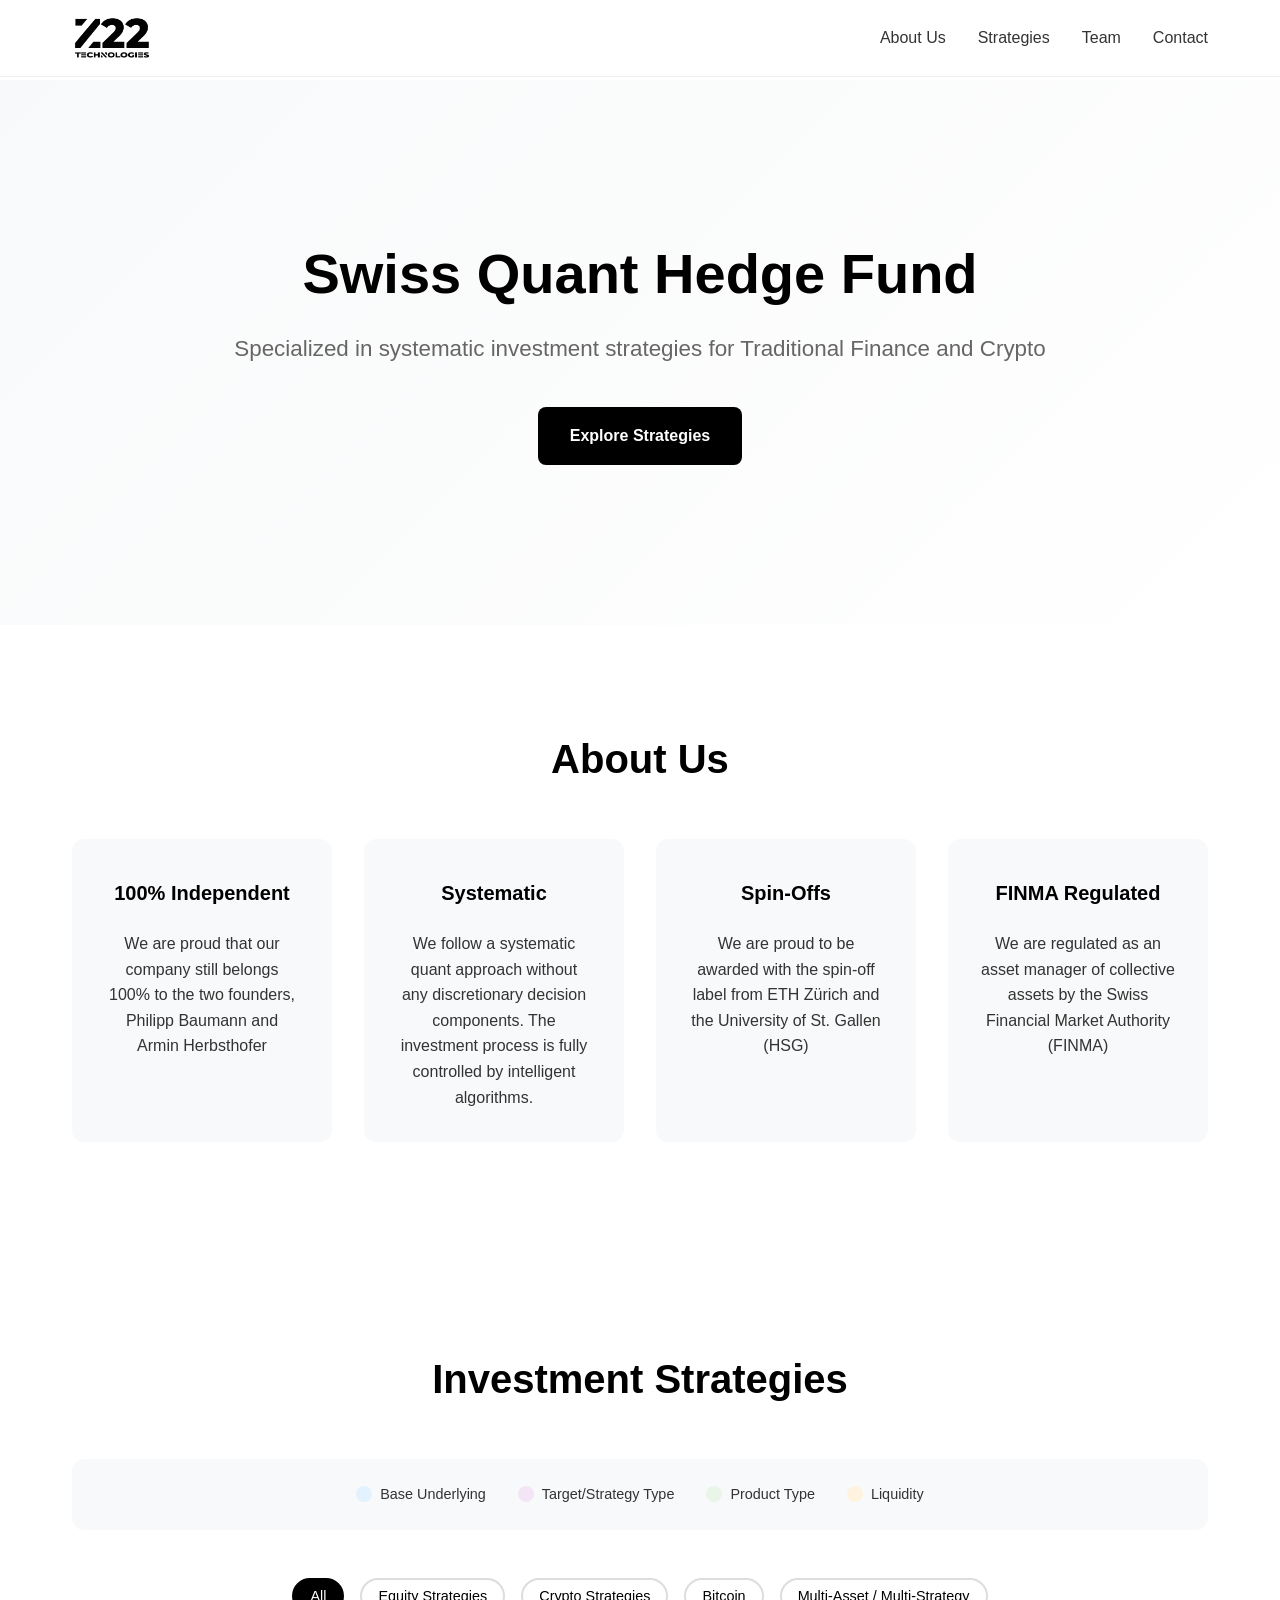
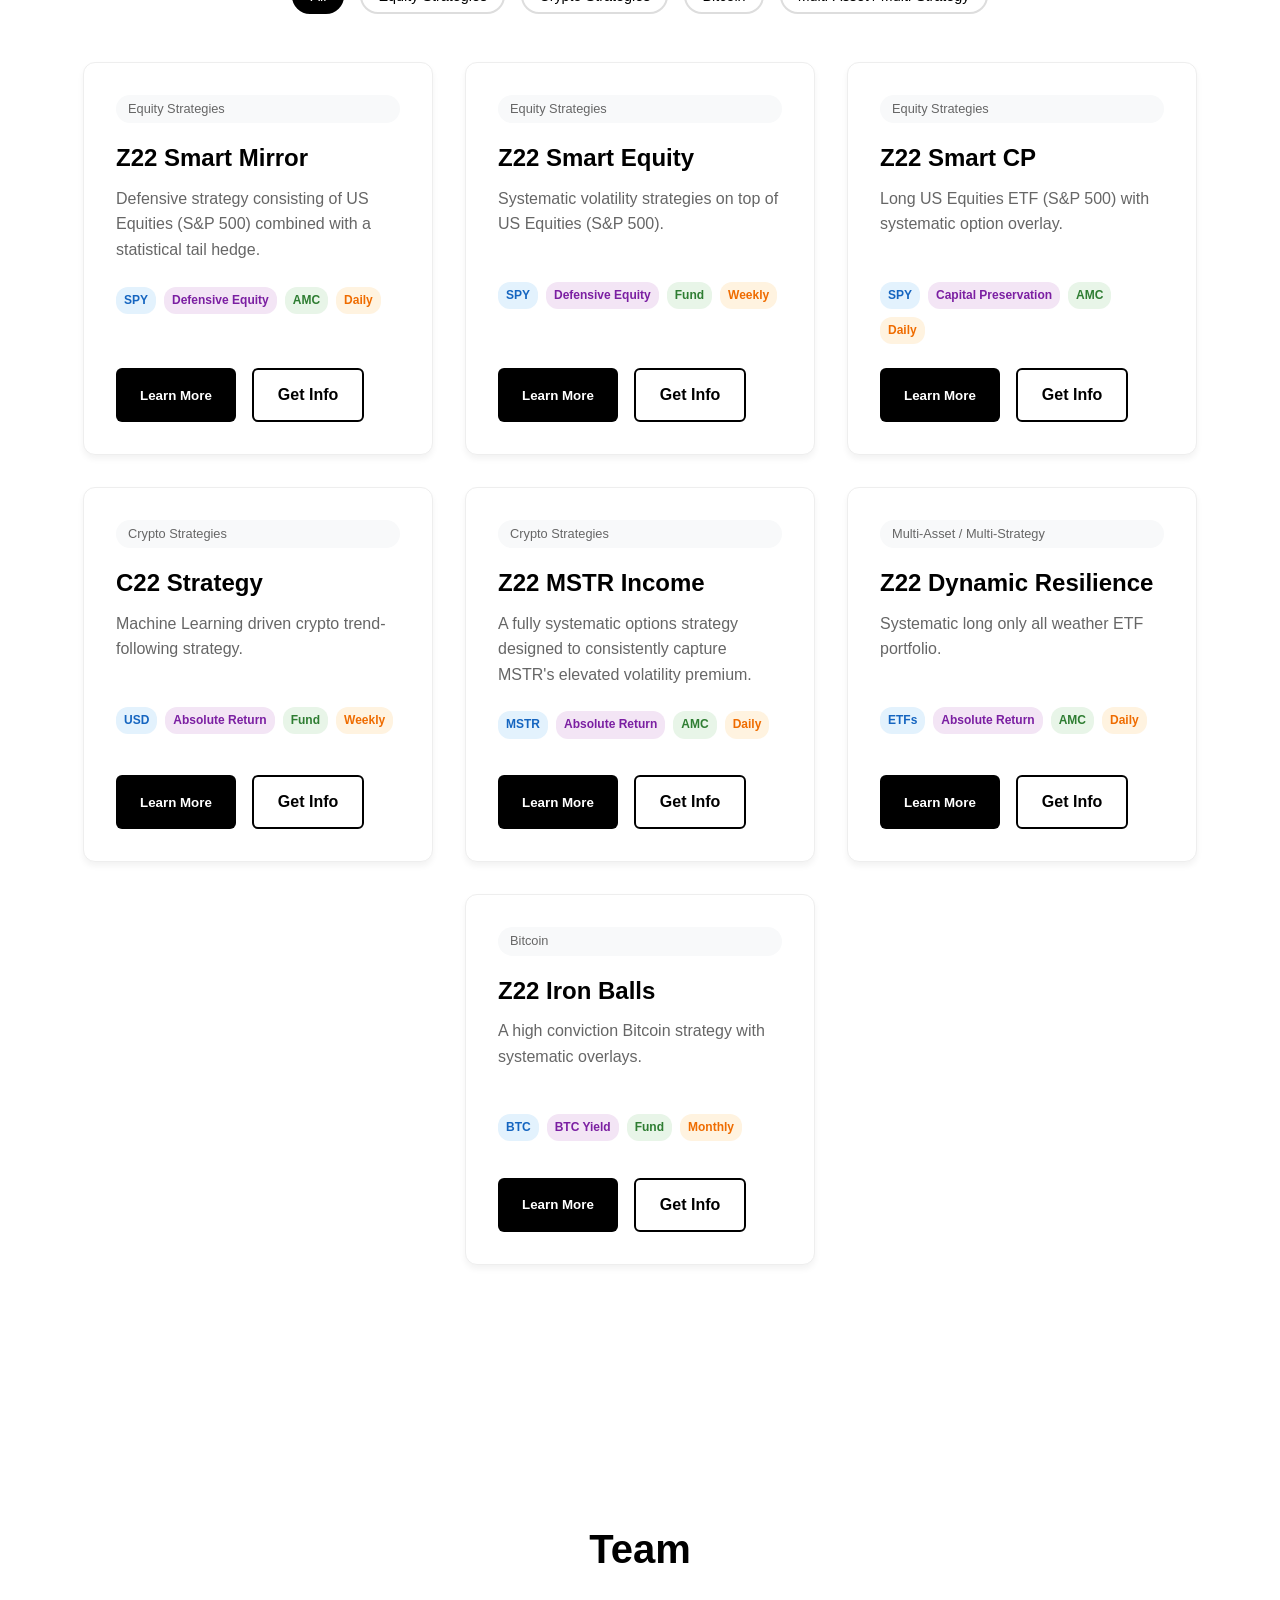
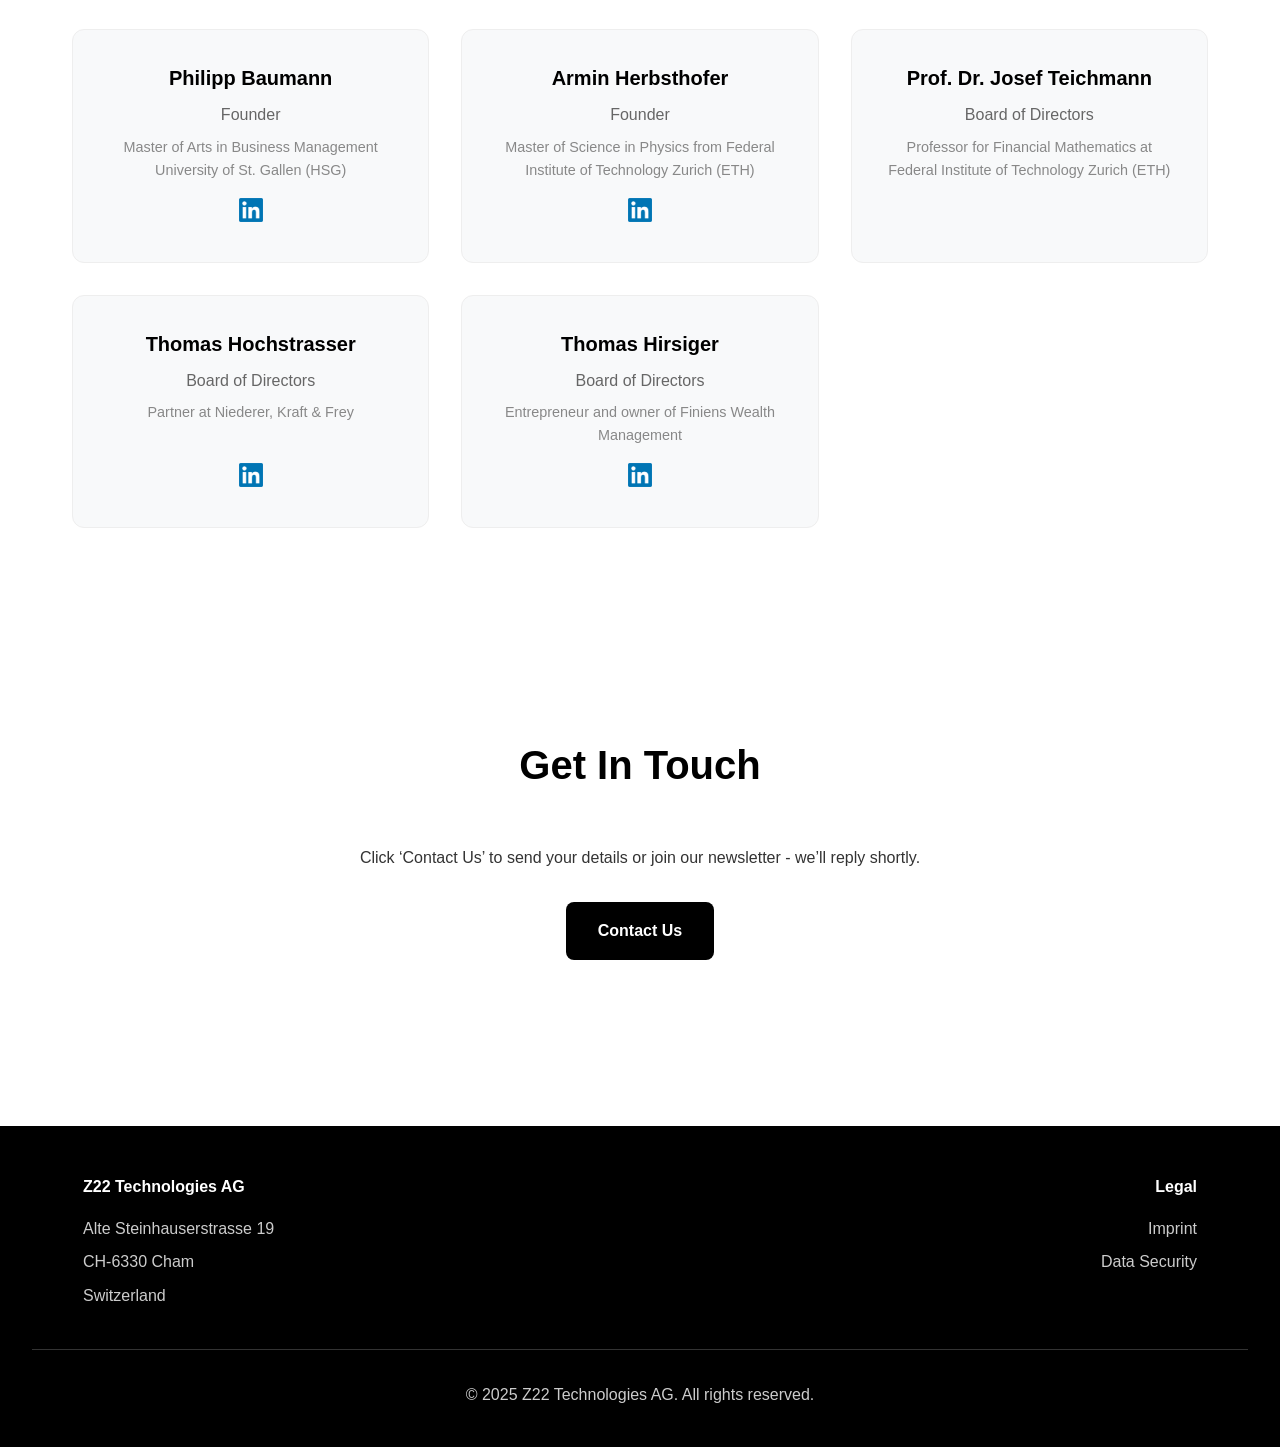
==== commit 3179c8a6: "Change description team" ====
--- a/index.html
+++ b/index.html
@@ -1,10 +1,11 @@
 <!DOCTYPE html>
+
 <html lang="en">
 <head>
-    <meta charset="UTF-8">
-    <meta name="viewport" content="width=device-width, initial-scale=1.0">
-    <title>Z22 Technologies - Swiss Quant Hedge Fund</title>
-    <style>
+<meta charset="utf-8"/>
+<meta content="width=device-width, initial-scale=1.0" name="viewport"/>
+<title>Z22 Technologies - Swiss Quant Hedge Fund</title>
+<style>
         * {
             margin: 0;
             padding: 0;
@@ -700,8 +701,6 @@
 }
 
 </style>
-    
-    
 <style id="section-spacing-adjustment">
 /* Uniform vertical spacing for key sections (kept readable across viewports) */
 section#about, section#strategies, section#team, section#contact {
@@ -718,497 +717,491 @@
   margin-top: 0;
 }
 </style>
-</head>
+<style>
+/* --- injected: mobile menu open state --- */
+@media (max-width: 768px) {
+  .nav-links.is-open {
+    display: flex !important;
+    position: absolute;
+    top: 100%;
+    right: 0;
+    left: 0;
+    flex-direction: column;
+    gap: 1rem;
+    background: #fff;
+    padding: 1rem 2rem;
+    border-bottom: 1px solid #eee;
+    z-index: 9999;
+  }
+}
+</style></head>
 <body>
-    <!-- Header -->
-    <header class="header">
-        <nav class="nav">
-            <a href="#" class="logo">
-                <img src="logo.png" class="logo-icon" alt="Z22 Logo" />
-            </a>
-            <ul class="nav-links">
-                <li><a href="#about">About Us</a></li>
-                <li><a href="#strategies">Strategies</a></li>
-                <li><a href="#team">Team</a></li>
-                <li><a href="#contact">Contact</a></li>
-            </ul>
-            <button class="mobile-menu-toggle">☰</button>
-        </nav>
-    </header>
-
-    <!-- Hero Section -->
-    <section class="hero">
-        <div class="hero-content">
-            <h1>Swiss Quant Hedge Fund</h1>
-            <p>Specialized in systematic investment strategies for Traditional Finance and Crypto</p>
-            <a href="#strategies" class="cta-button">Explore Strategies</a>
-        </div>
-    </section>
-
-    <!-- About Us Section -->
-    <section id="about" class="section">
-        <h2>About Us</h2>
-        <div class="about-content">
-            <div class="about-card">
-                <h4>100% Independent</h4>
-                <p>We are proud that our company still belongs 100% to the two founders, Philipp Baumann and Armin Herbsthofer</p>
-            </div>
-            <div class="about-card">
-                <h4>Systematic</h4>
-                <p>We follow a systematic quant approach without any discretionary decision components. The investment process is fully controlled by intelligent algorithms.</p>
-            </div>
-            <div class="about-card">
-                <h4>Spin-Offs</h4>
-                <p>We are proud to be awarded with the spin-off label from ETH Zürich and the University of St. Gallen (HSG)</p>
-            </div>
-            <div class="about-card">
-                <h4>FINMA Regulated</h4>
-                <p>We are regulated as an asset manager of collective assets by the Swiss Financial Market Authority (FINMA)</p>
-            </div>
-        </div>
-    </section>
-
-    <!-- Strategies Section -->
-    <section id="strategies" class="section">
-        <h2>Investment Strategies</h2>
-        
-        <div class="color-legend">
-            <div class="legend-item">
-                <div class="legend-color asset"></div>
-                <span>Base Underlying</span>
-            </div>
-            <div class="legend-item">
-                <div class="legend-color target"></div>
-                <span>Target/Strategy Type</span>
-            </div>
-            <div class="legend-item">
-                <div class="legend-color product"></div>
-                <span>Product Type</span>
-            </div>
-            <div class="legend-item">
-                <div class="legend-color liquidity"></div>
-                <span>Liquidity</span>
-            </div>
-        </div>
-
-        <div class="strategy-filters">
-            <button class="filter-btn active" data-filter="all">All</button>
-            <button class="filter-btn" data-filter="Equity Strategies">Equity Strategies</button>
-            <button class="filter-btn" data-filter="Crypto Strategies">Crypto Strategies</button>
-            <button class="filter-btn" data-filter="Bitcoin">Bitcoin</button>
-            <button class="filter-btn" data-filter="Multi-Asset / Multi-Strategy">Multi-Asset / Multi-Strategy</button>
-        </div>
-
-        <div class="card-grid" id="strategies-grid">
-            <!-- Z22 Smart Mirror -->
-            <div class="card" data-strategy-id="smart-mirror" data-longdesc="Z22 Smart Mirror offers an innovative investment strategy for investors looking for defensive exposure on the US Equity market.
-
-The Z22 Smart Mirror strategy is a systematic  investment strategy that combines US equities (S&amp;P 500) with a statistical tail hedge (Z22 VolaBoost). The strategy is designed for investors who want to participate in the potential upside of the US equity market while having an emotionless and systematically implemented tail hedging component in the strategy. The statistical tail hedge (Z22 VolaBoost) is implemented via long volatility ETFs tracking the VIX Futures." data-category="Equity Strategies">
-                <div class="card-category">Equity Strategies</div>
-                <h3>Z22 Smart Mirror</h3>
-                <p>Defensive strategy consisting of US Equities (S&P 500) combined with a statistical tail hedge.</p>
-                <div class="card-tags">
-                    <span class="tag asset">SPY</span>
-                    <span class="tag target">Defensive Equity</span>
-                    <span class="tag product">AMC</span>
-                    <span class="tag liquidity">Daily</span>
-                </div>
-                <div class="card-buttons">
-                    <button class="btn-primary" onclick="openCardModal(this)">Learn More</button>
-<div id="desc-smart-mirror" class="hidden longdesc"><div class="learnmore-wrap">
-  <table role="table" aria-label="Z22 Smart Mirror details" style="width:100%; border-collapse:collapse; font-size:0.95em;">
-    <tbody>
-      <tr>
-        <th scope="row" style="text-align:left; vertical-align:top; padding:6px 8px; width:180px;">Category</th>
-        <td style="padding:6px 8px;">Equity Strategies</td>
-      </tr>
-      <tr>
-        <th scope="row" style="text-align:left; vertical-align:top; padding:6px 8px;">Tags</th>
-        <td style="padding:6px 8px;">
-          <div class="tags-inline"><span class="tag asset">SPY</span>
-                    <span class="tag target">Defensive Equity</span>
-                    <span class="tag product">AMC</span>
-                    <span class="tag liquidity">Daily</span></div>
-        </td>
-      </tr>
-      <tr>
-        <th scope="row" style="text-align:left; vertical-align:top; padding:6px 8px;">Description</th>
-        <td style="padding:6px 8px;"><div>Z22 Smart Mirror offers an innovative investment strategy for investors looking for defensive exposure on the US Equity market.<br><br>The Z22 Smart Mirror strategy is a systematic  investment strategy that combines US equities (S&amp;P 500) with a statistical tail hedge (Z22 VolaBoost). The strategy is designed for investors who want to participate in the potential upside of the US equity market while having an emotionless and systematically implemented tail hedging component in the strategy. The statistical tail hedge (Z22 VolaBoost) is implemented via long volatility ETFs tracking the VIX Futures.</div></td>
-      </tr>
-      <tr>
-        <th scope="row" style="text-align:left; vertical-align:top; padding:6px 8px;">Links</th>
-        <td style="padding:6px 8px;"><a href="https://keyinvest-ch-en.ubs.com/product/detail/index/isin/CH0473589759" target="_blank" rel="noopener noreferrer">USD</a> | <a href="https://keyinvest-ch-en.ubs.com/product/detail/index/isin/CH1114374361" target="_blank" rel="noopener noreferrer">EUR</a> | <a href="https://keyinvest-ch-en.ubs.com/product/detail/index/isin/CH0547935129" target="_blank" rel="noopener noreferrer">CHF</a></td>
-      </tr>
-    </tbody>
-  </table>
+<!-- Header -->
+<header class="header">
+<nav class="nav">
+<a class="logo" href="#">
+<img alt="Z22 Logo" class="logo-icon" src="logo.png"/>
+</a>
+<ul class="nav-links" id="primary-nav">
+<li><a href="#about">About Us</a></li>
+<li><a href="#strategies">Strategies</a></li>
+<li><a href="#team">Team</a></li>
+<li><a href="#contact">Contact</a></li>
+</ul>
+<button aria-controls="primary-nav" aria-expanded="false" class="mobile-menu-toggle" type="button">☰</button>
+</nav>
+</header>
+<!-- Hero Section -->
+<section class="hero">
+<div class="hero-content">
+<h1>Swiss Quant Hedge Fund</h1>
+<p>Specialized in systematic investment strategies for Traditional Finance and Crypto</p>
+<a class="cta-button" href="#strategies">Explore Strategies</a>
+</div>
+</section>
+<!-- About Us Section -->
+<section class="section" id="about">
+<h2>About Us</h2>
+<div class="about-content">
+<div class="about-card">
+<h4>100% Independent</h4>
+<p>We are proud that our company still belongs 100% to the two founders, Philipp Baumann and Armin Herbsthofer</p>
+</div>
+<div class="about-card">
+<h4>Systematic</h4>
+<p>We follow a systematic quant approach without any discretionary decision components. The investment process is fully controlled by intelligent algorithms.</p>
+</div>
+<div class="about-card">
+<h4>Spin-Offs</h4>
+<p>We are proud to be awarded with the spin-off label from ETH Zürich and the University of St. Gallen (HSG)</p>
+</div>
+<div class="about-card">
+<h4>FINMA Regulated</h4>
+<p>We are regulated as an asset manager of collective assets by the Swiss Financial Market Authority (FINMA)</p>
+</div>
+</div>
+</section>
+<!-- Strategies Section -->
+<section class="section" id="strategies">
+<h2>Investment Strategies</h2>
+<div class="color-legend">
+<div class="legend-item">
+<div class="legend-color asset"></div>
+<span>Base Underlying</span>
+</div>
+<div class="legend-item">
+<div class="legend-color target"></div>
+<span>Target/Strategy Type</span>
+</div>
+<div class="legend-item">
+<div class="legend-color product"></div>
+<span>Product Type</span>
+</div>
+<div class="legend-item">
+<div class="legend-color liquidity"></div>
+<span>Liquidity</span>
+</div>
+</div>
+<div class="strategy-filters">
+<button class="filter-btn active" data-filter="all">All</button>
+<button class="filter-btn" data-filter="Equity Strategies">Equity Strategies</button>
+<button class="filter-btn" data-filter="Crypto Strategies">Crypto Strategies</button>
+<button class="filter-btn" data-filter="Bitcoin">Bitcoin</button>
+<button class="filter-btn" data-filter="Multi-Asset / Multi-Strategy">Multi-Asset / Multi-Strategy</button>
+</div>
+<div class="card-grid" id="strategies-grid">
+<!-- Z22 Smart Mirror -->
+<div class="card" data-category="Equity Strategies" data-longdesc="Z22 Smart Mirror offers an innovative investment strategy for investors looking for defensive exposure on the US Equity market.
+
+The Z22 Smart Mirror strategy is a systematic  investment strategy that combines US equities (S&amp;P 500) with a statistical tail hedge (Z22 VolaBoost). The strategy is designed for investors who want to participate in the potential upside of the US equity market while having an emotionless and systematically implemented tail hedging component in the strategy. The statistical tail hedge (Z22 VolaBoost) is implemented via long volatility ETFs tracking the VIX Futures." data-strategy-id="smart-mirror">
+<div class="card-category">Equity Strategies</div>
+<h3>Z22 Smart Mirror</h3>
+<p>Defensive strategy consisting of US Equities (S&amp;P 500) combined with a statistical tail hedge.</p>
+<div class="card-tags">
+<span class="tag asset">SPY</span>
+<span class="tag target">Defensive Equity</span>
+<span class="tag product">AMC</span>
+<span class="tag liquidity">Daily</span>
+</div>
+<div class="card-buttons">
+<button class="btn-primary" onclick="openCardModal(this)">Learn More</button>
+<div class="hidden longdesc" id="desc-smart-mirror"><div class="learnmore-wrap">
+<table aria-label="Z22 Smart Mirror details" role="table" style="width:100%; border-collapse:collapse; font-size:0.95em;">
+<tbody>
+<tr>
+<th scope="row" style="text-align:left; vertical-align:top; padding:6px 8px; width:180px;">Category</th>
+<td style="padding:6px 8px;">Equity Strategies</td>
+</tr>
+<tr>
+<th scope="row" style="text-align:left; vertical-align:top; padding:6px 8px;">Tags</th>
+<td style="padding:6px 8px;">
+<div class="tags-inline"><span class="tag asset">SPY</span>
+<span class="tag target">Defensive Equity</span>
+<span class="tag product">AMC</span>
+<span class="tag liquidity">Daily</span></div>
+</td>
+</tr>
+<tr>
+<th scope="row" style="text-align:left; vertical-align:top; padding:6px 8px;">Description</th>
+<td style="padding:6px 8px;"><div>Z22 Smart Mirror offers an innovative investment strategy for investors looking for defensive exposure on the US Equity market.<br/><br/>The Z22 Smart Mirror strategy is a systematic  investment strategy that combines US equities (S&amp;P 500) with a statistical tail hedge (Z22 VolaBoost). The strategy is designed for investors who want to participate in the potential upside of the US equity market while having an emotionless and systematically implemented tail hedging component in the strategy. The statistical tail hedge (Z22 VolaBoost) is implemented via long volatility ETFs tracking the VIX Futures.</div></td>
+</tr>
+<tr>
+<th scope="row" style="text-align:left; vertical-align:top; padding:6px 8px;">Links</th>
+<td style="padding:6px 8px;"><a href="https://keyinvest-ch-en.ubs.com/product/detail/index/isin/CH0473589759" rel="noopener noreferrer" target="_blank">USD</a> | <a href="https://keyinvest-ch-en.ubs.com/product/detail/index/isin/CH1114374361" rel="noopener noreferrer" target="_blank">EUR</a> | <a href="https://keyinvest-ch-en.ubs.com/product/detail/index/isin/CH0547935129" rel="noopener noreferrer" target="_blank">CHF</a></td>
+</tr>
+</tbody>
+</table>
 </div></div>
-                    <a href="mailto:sales@z22.ch?subject=Z22 Smart Mirror - Information Request" class="btn-secondary">Get Info</a>
-                </div>
-            </div>
-
-            <!-- Z22 Smart Equity -->
-            <div class="card" data-strategy-id="smart-equity" data-longdesc="The Z22 Smart Equity Fund offers an innovative investment strategy that seeks to generate alpha using systematic volatility strategies while offering its investors a long exposure to the US equity market
-
-The Z22 Smart Equity Fund is an investment strategy designed for equity investors seeking exposure to the US equity market in combination with volatility and tail hedging strategies. The program implements long, neutral, and short positions in the VIX futures. The program uses S&amp;P 500 (SPY US) as collateral to increase capital efficiency." data-category="Equity Strategies">
-                <div class="card-category">Equity Strategies</div>
-                <h3>Z22 Smart Equity</h3>
-                <p>Systematic volatility strategies on top of US Equities (S&P 500).</p>
-                <div class="card-tags">
-                    <span class="tag asset">SPY</span>
-                    <span class="tag target">Defensive Equity</span>
-                    <span class="tag product">Fund</span>
-                    <span class="tag liquidity">Weekly</span>
-                </div>
-                <div class="card-buttons">
-                    <button class="btn-primary" onclick="openCardModal(this)">Learn More</button>
-<div id="desc-smart-equity" class="hidden longdesc"><div class="learnmore-wrap">
-  <table role="table" aria-label="Z22 Smart Equity details" style="width:100%; border-collapse:collapse; font-size:0.95em;">
-    <tbody>
-      <tr>
-        <th scope="row" style="text-align:left; vertical-align:top; padding:6px 8px; width:180px;">Category</th>
-        <td style="padding:6px 8px;"></td>
-      </tr>
-      <tr>
-        <th scope="row" style="text-align:left; vertical-align:top; padding:6px 8px;">Tags</th>
-        <td style="padding:6px 8px;">
-          <div class="tags-inline"><span class="tag asset">SPY</span>
-                    <span class="tag target">Defensive Equity</span>
-                    <span class="tag product">Fund</span>
-                    <span class="tag liquidity">Weekly</span></div>
-        </td>
-      </tr>
-      <tr>
-        <th scope="row" style="text-align:left; vertical-align:top; padding:6px 8px;">Description</th>
-        <td style="padding:6px 8px;"><div>The Z22 Smart Equity Fund offers an innovative investment strategy that seeks to generate alpha using systematic volatility strategies while offering its investors a long exposure to the US equity market<br><br>The Z22 Smart Equity Fund is an investment strategy designed for equity investors seeking exposure to the US equity market in combination with volatility and tail hedging strategies. The program implements long, neutral, and short positions in the VIX futures. The program uses S&amp;P 500 (SPY US) as collateral to increase capital efficiency.</div></td>
-      </tr>
-      <tr>
-        <th scope="row" style="text-align:left; vertical-align:top; padding:6px 8px;">Links</th>
-        <td style="padding:6px 8px;"><a href="https://ifm.li/FundStammdaten.aspx?nid=8207&groupnr=8207&lang=de&id=1414978" target="_blank" rel="noopener noreferrer">R-Tranche</a> | <a href="https://ifm.li/FundStammdaten.aspx?nid=8207&groupnr=8207&lang=de&id=1414952&cookieCheck=true" target="_blank" rel="noopener noreferrer">I-Tranche</a></td>
-      </tr>
-    </tbody>
-  </table>
+<a class="btn-secondary" href="mailto:sales@z22.ch?subject=Z22 Smart Mirror - Information Request">Get Info</a>
+</div>
+</div>
+<!-- Z22 Smart Equity -->
+<div class="card" data-category="Equity Strategies" data-longdesc="The Z22 Smart Equity Fund offers an innovative investment strategy that seeks to generate alpha using systematic volatility strategies while offering its investors a long exposure to the US equity market
+
+The Z22 Smart Equity Fund is an investment strategy designed for equity investors seeking exposure to the US equity market in combination with volatility and tail hedging strategies. The program implements long, neutral, and short positions in the VIX futures. The program uses S&amp;P 500 (SPY US) as collateral to increase capital efficiency." data-strategy-id="smart-equity">
+<div class="card-category">Equity Strategies</div>
+<h3>Z22 Smart Equity</h3>
+<p>Systematic volatility strategies on top of US Equities (S&amp;P 500).</p>
+<div class="card-tags">
+<span class="tag asset">SPY</span>
+<span class="tag target">Defensive Equity</span>
+<span class="tag product">Fund</span>
+<span class="tag liquidity">Weekly</span>
+</div>
+<div class="card-buttons">
+<button class="btn-primary" onclick="openCardModal(this)">Learn More</button>
+<div class="hidden longdesc" id="desc-smart-equity"><div class="learnmore-wrap">
+<table aria-label="Z22 Smart Equity details" role="table" style="width:100%; border-collapse:collapse; font-size:0.95em;">
+<tbody>
+<tr>
+<th scope="row" style="text-align:left; vertical-align:top; padding:6px 8px; width:180px;">Category</th>
+<td style="padding:6px 8px;"></td>
+</tr>
+<tr>
+<th scope="row" style="text-align:left; vertical-align:top; padding:6px 8px;">Tags</th>
+<td style="padding:6px 8px;">
+<div class="tags-inline"><span class="tag asset">SPY</span>
+<span class="tag target">Defensive Equity</span>
+<span class="tag product">Fund</span>
+<span class="tag liquidity">Weekly</span></div>
+</td>
+</tr>
+<tr>
+<th scope="row" style="text-align:left; vertical-align:top; padding:6px 8px;">Description</th>
+<td style="padding:6px 8px;"><div>The Z22 Smart Equity Fund offers an innovative investment strategy that seeks to generate alpha using systematic volatility strategies while offering its investors a long exposure to the US equity market<br/><br/>The Z22 Smart Equity Fund is an investment strategy designed for equity investors seeking exposure to the US equity market in combination with volatility and tail hedging strategies. The program implements long, neutral, and short positions in the VIX futures. The program uses S&amp;P 500 (SPY US) as collateral to increase capital efficiency.</div></td>
+</tr>
+<tr>
+<th scope="row" style="text-align:left; vertical-align:top; padding:6px 8px;">Links</th>
+<td style="padding:6px 8px;"><a href="https://ifm.li/FundStammdaten.aspx?nid=8207&amp;groupnr=8207&amp;lang=de&amp;id=1414978" rel="noopener noreferrer" target="_blank">R-Tranche</a> | <a href="https://ifm.li/FundStammdaten.aspx?nid=8207&amp;groupnr=8207&amp;lang=de&amp;id=1414952&amp;cookieCheck=true" rel="noopener noreferrer" target="_blank">I-Tranche</a></td>
+</tr>
+</tbody>
+</table>
 </div></div>
-                    <a href="mailto:sales@z22.ch?subject=Z22 Smart Equity - Information Request" class="btn-secondary">Get Info</a>
-                </div>
-            </div>
-
-            <!-- Z22 Smart CP -->
-            <div class="card" data-strategy-id="smart-cp" data-longdesc="Z22 Smart CP combines S&amp;P 500 exposure with a fully systematic option strategy designed for capital preservation. The portfolio is always hedged against major losses using protective puts, with costs partly offset by selling covered calls — aiming for smoother returns, reduced drawdowns, and steady participation in market upside." data-category="Equity Strategies">
-                <div class="card-category">Equity Strategies</div>
-                <h3>Z22 Smart CP</h3>
-                <p>Long US Equities ETF (S&P 500) with systematic option overlay.</p>
-                <div class="card-tags">
-                    <span class="tag asset">SPY</span>
-                    <span class="tag target">Capital Preservation</span>
-                    <span class="tag product">AMC</span>
-                    <span class="tag liquidity">Daily</span>
-                </div>
-                <div class="card-buttons">
-                    <button class="btn-primary" onclick="openCardModal(this)">Learn More</button>
-<div id="desc-smart-cp" class="hidden longdesc"><div class="learnmore-wrap">
-  <table role="table" aria-label="Z22 Smart CP details" style="width:100%; border-collapse:collapse; font-size:0.95em;">
-    <tbody>
-      <tr>
-        <th scope="row" style="text-align:left; vertical-align:top; padding:6px 8px; width:180px;">Category</th>
-        <td style="padding:6px 8px;"></td>
-      </tr>
-      <tr>
-        <th scope="row" style="text-align:left; vertical-align:top; padding:6px 8px;">Tags</th>
-        <td style="padding:6px 8px;">
-          <div class="tags-inline"><span class="tag asset">SPY</span>
-                    <span class="tag target">Capital Preservation</span>
-                    <span class="tag product">AMC</span>
-                    <span class="tag liquidity">Daily</span></div>
-        </td>
-      </tr>
-      <tr>
-        <th scope="row" style="text-align:left; vertical-align:top; padding:6px 8px;">Description</th>
-        <td style="padding:6px 8px;"><div>Z22 Smart CP combines S&amp;P 500 exposure with a fully systematic option strategy designed for capital preservation. The portfolio is always hedged against major losses using protective puts, with costs partly offset by selling covered calls — aiming for smoother returns, reduced drawdowns, and steady participation in market upside.</div></td>
-      </tr>
-      <tr>
-        <th scope="row" style="text-align:left; vertical-align:top; padding:6px 8px;">Links</th>
-        <td style="padding:6px 8px;"><a href="https://keyinvest-ch-en.ubs.com/product/detail/index/isin/CH0473587282" target="_blank" rel="noopener noreferrer">USD</a> | <a href="https://keyinvest-ch-en.ubs.com/product/detail/index/isin/CH0547925146" target="_blank" rel="noopener noreferrer">CHF</a></td>
-      </tr>
-    </tbody>
-  </table>
+<a class="btn-secondary" href="mailto:sales@z22.ch?subject=Z22 Smart Equity - Information Request">Get Info</a>
+</div>
+</div>
+<!-- Z22 Smart CP -->
+<div class="card" data-category="Equity Strategies" data-longdesc="Z22 Smart CP combines S&amp;P 500 exposure with a fully systematic option strategy designed for capital preservation. The portfolio is always hedged against major losses using protective puts, with costs partly offset by selling covered calls — aiming for smoother returns, reduced drawdowns, and steady participation in market upside." data-strategy-id="smart-cp">
+<div class="card-category">Equity Strategies</div>
+<h3>Z22 Smart CP</h3>
+<p>Long US Equities ETF (S&amp;P 500) with systematic option overlay.</p>
+<div class="card-tags">
+<span class="tag asset">SPY</span>
+<span class="tag target">Capital Preservation</span>
+<span class="tag product">AMC</span>
+<span class="tag liquidity">Daily</span>
+</div>
+<div class="card-buttons">
+<button class="btn-primary" onclick="openCardModal(this)">Learn More</button>
+<div class="hidden longdesc" id="desc-smart-cp"><div class="learnmore-wrap">
+<table aria-label="Z22 Smart CP details" role="table" style="width:100%; border-collapse:collapse; font-size:0.95em;">
+<tbody>
+<tr>
+<th scope="row" style="text-align:left; vertical-align:top; padding:6px 8px; width:180px;">Category</th>
+<td style="padding:6px 8px;"></td>
+</tr>
+<tr>
+<th scope="row" style="text-align:left; vertical-align:top; padding:6px 8px;">Tags</th>
+<td style="padding:6px 8px;">
+<div class="tags-inline"><span class="tag asset">SPY</span>
+<span class="tag target">Capital Preservation</span>
+<span class="tag product">AMC</span>
+<span class="tag liquidity">Daily</span></div>
+</td>
+</tr>
+<tr>
+<th scope="row" style="text-align:left; vertical-align:top; padding:6px 8px;">Description</th>
+<td style="padding:6px 8px;"><div>Z22 Smart CP combines S&amp;P 500 exposure with a fully systematic option strategy designed for capital preservation. The portfolio is always hedged against major losses using protective puts, with costs partly offset by selling covered calls — aiming for smoother returns, reduced drawdowns, and steady participation in market upside.</div></td>
+</tr>
+<tr>
+<th scope="row" style="text-align:left; vertical-align:top; padding:6px 8px;">Links</th>
+<td style="padding:6px 8px;"><a href="https://keyinvest-ch-en.ubs.com/product/detail/index/isin/CH0473587282" rel="noopener noreferrer" target="_blank">USD</a> | <a href="https://keyinvest-ch-en.ubs.com/product/detail/index/isin/CH0547925146" rel="noopener noreferrer" target="_blank">CHF</a></td>
+</tr>
+</tbody>
+</table>
 </div></div>
-                    <a href="mailto:sales@z22.ch?subject=Z22 Smart CP - Information Request" class="btn-secondary">Get Info</a>
-                </div>
-            </div>
-
-            <!-- C22 Strategy -->
-            <div class="card" data-strategy-id="c22" data-longdesc="The C22 Strategy offers an interesting opportunity for investors looking for exposure to the crypto space, with a focus on low correlation to traditional assets and the crypto market.
-
-The C22 Strategy is a Machine Learning-driven crypto mid-frequency trend-following strategy that utilizes a systematic approach to long and short futures (perpetuals) trading in the crypto space." data-category="Crypto Strategies">
-                <div class="card-category">Crypto Strategies</div>
-                <h3>C22 Strategy</h3>
-                <p>Machine Learning driven crypto trend-following strategy.</p>
-                <div class="card-tags">
-                    <span class="tag asset">USD</span>
-                    <span class="tag target">Absolute Return</span>
-                    <span class="tag product">Fund</span>
-                    <span class="tag liquidity">Weekly</span>
-                </div>
-                <div class="card-buttons">
-                    <button class="btn-primary" onclick="openCardModal(this)">Learn More</button>
-<div id="desc-c22" class="hidden longdesc"><div class="learnmore-wrap">
-  <table role="table" aria-label="C22 Strategy details" style="width:100%; border-collapse:collapse; font-size:0.95em;">
-    <tbody>
-      <tr>
-        <th scope="row" style="text-align:left; vertical-align:top; padding:6px 8px; width:180px;">Category</th>
-        <td style="padding:6px 8px;">Bitcoin</td>
-      </tr>
-      <tr>
-        <th scope="row" style="text-align:left; vertical-align:top; padding:6px 8px;">Tags</th>
-        <td style="padding:6px 8px;">
-          <div class="tags-inline"><span class="tag asset">USD</span>
-                    <span class="tag target">Absolute Return</span>
-                    <span class="tag product">Fund</span>
-                    <span class="tag liquidity">Weekly</span></div>
-        </td>
-      </tr>
-      <tr>
-        <th scope="row" style="text-align:left; vertical-align:top; padding:6px 8px;">Description</th>
-        <td style="padding:6px 8px;"><div>The C22 Strategy offers an interesting opportunity for investors looking for exposure to the crypto space, with a focus on low correlation to traditional assets and the crypto market.<br><br>The C22 Strategy is a Machine Learning-driven crypto mid-frequency trend-following strategy that utilizes a systematic approach to long and short futures (perpetuals) trading in the crypto space.</div></td>
-      </tr>
-      <tr>
-        <th scope="row" style="text-align:left; vertical-align:top; padding:6px 8px;">Links</th>
-        <td style="padding:6px 8px;"><a href="https://ifm.li/FundStammdaten.aspx?nid=8207&groupnr=8207&lang=de&id=1415175" target="_blank" rel="noopener noreferrer">USD-Tranche</a></td>
-      </tr>
-    </tbody>
-  </table>
+<a class="btn-secondary" href="mailto:sales@z22.ch?subject=Z22 Smart CP - Information Request">Get Info</a>
+</div>
+</div>
+<!-- C22 Strategy -->
+<div class="card" data-category="Crypto Strategies" data-longdesc="The C22 Strategy offers an interesting opportunity for investors looking for exposure to the crypto space, with a focus on low correlation to traditional assets and the crypto market.
+
+The C22 Strategy is a Machine Learning-driven crypto mid-frequency trend-following strategy that utilizes a systematic approach to long and short futures (perpetuals) trading in the crypto space." data-strategy-id="c22">
+<div class="card-category">Crypto Strategies</div>
+<h3>C22 Strategy</h3>
+<p>Machine Learning driven crypto trend-following strategy.</p>
+<div class="card-tags">
+<span class="tag asset">USD</span>
+<span class="tag target">Absolute Return</span>
+<span class="tag product">Fund</span>
+<span class="tag liquidity">Weekly</span>
+</div>
+<div class="card-buttons">
+<button class="btn-primary" onclick="openCardModal(this)">Learn More</button>
+<div class="hidden longdesc" id="desc-c22"><div class="learnmore-wrap">
+<table aria-label="C22 Strategy details" role="table" style="width:100%; border-collapse:collapse; font-size:0.95em;">
+<tbody>
+<tr>
+<th scope="row" style="text-align:left; vertical-align:top; padding:6px 8px; width:180px;">Category</th>
+<td style="padding:6px 8px;">Bitcoin</td>
+</tr>
+<tr>
+<th scope="row" style="text-align:left; vertical-align:top; padding:6px 8px;">Tags</th>
+<td style="padding:6px 8px;">
+<div class="tags-inline"><span class="tag asset">USD</span>
+<span class="tag target">Absolute Return</span>
+<span class="tag product">Fund</span>
+<span class="tag liquidity">Weekly</span></div>
+</td>
+</tr>
+<tr>
+<th scope="row" style="text-align:left; vertical-align:top; padding:6px 8px;">Description</th>
+<td style="padding:6px 8px;"><div>The C22 Strategy offers an interesting opportunity for investors looking for exposure to the crypto space, with a focus on low correlation to traditional assets and the crypto market.<br/><br/>The C22 Strategy is a Machine Learning-driven crypto mid-frequency trend-following strategy that utilizes a systematic approach to long and short futures (perpetuals) trading in the crypto space.</div></td>
+</tr>
+<tr>
+<th scope="row" style="text-align:left; vertical-align:top; padding:6px 8px;">Links</th>
+<td style="padding:6px 8px;"><a href="https://ifm.li/FundStammdaten.aspx?nid=8207&amp;groupnr=8207&amp;lang=de&amp;id=1415175" rel="noopener noreferrer" target="_blank">USD-Tranche</a></td>
+</tr>
+</tbody>
+</table>
 </div></div>
-                    <a href="mailto:sales@z22.ch?subject=C22 Strategy - Information Request" class="btn-secondary">Get Info</a>
-                </div>
-            </div>
-
-            <!-- Z22 MSTR Income -->
-            <div class="card" data-strategy-id="mstr-income" data-longdesc="A fully systematic options-based approach targeting the elevated volatility in MSTR. Our algorithm scans the entire options market in real time, selecting strategies such as covered calls and put writing to maximize premium collection. The goal isn’t to beat MSTR’s price performance, but to consistently capture its high implied volatility premium for steady returns across market conditions." data-category="Crypto Strategies">
-                <div class="card-category">Crypto Strategies</div>
-                <h3>Z22 MSTR Income</h3>
-                <p>A fully systematic options strategy designed to consistently capture MSTR's elevated volatility premium.</p>
-                <div class="card-tags">
-                    <span class="tag asset">MSTR</span>
-                    <span class="tag target">Absolute Return</span>
-                    <span class="tag product">AMC</span>
-                    <span class="tag liquidity">Daily</span>
-                </div>
-                <div class="card-buttons">
-                    <button class="btn-primary" onclick="openCardModal(this)">Learn More</button>
-<div id="desc-mstr-income" class="hidden longdesc"><div class="learnmore-wrap">
-  <table role="table" aria-label="Z22 MSTR Income details" style="width:100%; border-collapse:collapse; font-size:0.95em;">
-    <tbody>
-      <tr>
-        <th scope="row" style="text-align:left; vertical-align:top; padding:6px 8px; width:180px;">Category</th>
-        <td style="padding:6px 8px;">Multi-Asset / Multi-Strategy</td>
-      </tr>
-      <tr>
-        <th scope="row" style="text-align:left; vertical-align:top; padding:6px 8px;">Tags</th>
-        <td style="padding:6px 8px;">
-          <div class="tags-inline"><span class="tag asset">MSTR</span>
-                    <span class="tag target">Absolute Return</span>
-                    <span class="tag product">AMC</span>
-                    <span class="tag liquidity">Daily</span></div>
-        </td>
-      </tr>
-      <tr>
-        <th scope="row" style="text-align:left; vertical-align:top; padding:6px 8px;">Description</th>
-        <td style="padding:6px 8px;"><div>A fully systematic options-based approach targeting the elevated volatility in MSTR. Our algorithm scans the entire options market in real time, selecting strategies such as covered calls and put writing to maximize premium collection. The goal isn’t to beat MSTR’s price performance, but to consistently capture its high implied volatility premium for steady returns across market conditions.</div></td>
-      </tr>
-      <tr>
-        <th scope="row" style="text-align:left; vertical-align:top; padding:6px 8px;">Links</th>
-        <td style="padding:6px 8px;"><a href="https://structuredproducts-ch.leonteq.com/isin/CH1292091928" target="_blank" rel="noopener noreferrer">USD</a> | <a href="https://structuredproducts-ch.leonteq.com/isin/CH1292091977" target="_blank" rel="noopener noreferrer">CHF</a></td>
-      </tr>
-    </tbody>
-  </table>
+<a class="btn-secondary" href="mailto:sales@z22.ch?subject=C22 Strategy - Information Request">Get Info</a>
+</div>
+</div>
+<!-- Z22 MSTR Income -->
+<div class="card" data-category="Crypto Strategies" data-longdesc="A fully systematic options-based approach targeting the elevated volatility in MSTR. Our algorithm scans the entire options market in real time, selecting strategies such as covered calls and put writing to maximize premium collection. The goal isn’t to beat MSTR’s price performance, but to consistently capture its high implied volatility premium for steady returns across market conditions." data-strategy-id="mstr-income">
+<div class="card-category">Crypto Strategies</div>
+<h3>Z22 MSTR Income</h3>
+<p>A fully systematic options strategy designed to consistently capture MSTR's elevated volatility premium.</p>
+<div class="card-tags">
+<span class="tag asset">MSTR</span>
+<span class="tag target">Absolute Return</span>
+<span class="tag product">AMC</span>
+<span class="tag liquidity">Daily</span>
+</div>
+<div class="card-buttons">
+<button class="btn-primary" onclick="openCardModal(this)">Learn More</button>
+<div class="hidden longdesc" id="desc-mstr-income"><div class="learnmore-wrap">
+<table aria-label="Z22 MSTR Income details" role="table" style="width:100%; border-collapse:collapse; font-size:0.95em;">
+<tbody>
+<tr>
+<th scope="row" style="text-align:left; vertical-align:top; padding:6px 8px; width:180px;">Category</th>
+<td style="padding:6px 8px;">Multi-Asset / Multi-Strategy</td>
+</tr>
+<tr>
+<th scope="row" style="text-align:left; vertical-align:top; padding:6px 8px;">Tags</th>
+<td style="padding:6px 8px;">
+<div class="tags-inline"><span class="tag asset">MSTR</span>
+<span class="tag target">Absolute Return</span>
+<span class="tag product">AMC</span>
+<span class="tag liquidity">Daily</span></div>
+</td>
+</tr>
+<tr>
+<th scope="row" style="text-align:left; vertical-align:top; padding:6px 8px;">Description</th>
+<td style="padding:6px 8px;"><div>A fully systematic options-based approach targeting the elevated volatility in MSTR. Our algorithm scans the entire options market in real time, selecting strategies such as covered calls and put writing to maximize premium collection. The goal isn’t to beat MSTR’s price performance, but to consistently capture its high implied volatility premium for steady returns across market conditions.</div></td>
+</tr>
+<tr>
+<th scope="row" style="text-align:left; vertical-align:top; padding:6px 8px;">Links</th>
+<td style="padding:6px 8px;"><a href="https://structuredproducts-ch.leonteq.com/isin/CH1292091928" rel="noopener noreferrer" target="_blank">USD</a> | <a href="https://structuredproducts-ch.leonteq.com/isin/CH1292091977" rel="noopener noreferrer" target="_blank">CHF</a></td>
+</tr>
+</tbody>
+</table>
 </div></div>
-                    <a href="mailto:sales@z22.ch?subject=Z22 MSTR Income - Information Request" class="btn-secondary">Get Info</a>
-                </div>
-            </div>
-
-            <!-- Z22 Dynamic Resilience -->
-            <div class="card" data-strategy-id="dynamic-resilience" data-longdesc="More information about Z22 Dynamic Resilience." data-category="Multi-Asset / Multi-Strategy">
-                <div class="card-category">Multi-Asset / Multi-Strategy</div>
-                <h3>Z22 Dynamic Resilience</h3>
-                <p>Systematic long only all weather ETF portfolio.</p>
-                <div class="card-tags">
-                    <span class="tag asset">ETFs</span>
-                    <span class="tag target">Absolute Return</span>
-                    <span class="tag product">AMC</span>
-                    <span class="tag liquidity">Daily</span>
-                </div>
-                <div class="card-buttons">
-                    <button class="btn-primary" onclick="openCardModal(this)">Learn More</button>
-<div id="desc-dynamic-resilience" class="hidden longdesc"><div class="learnmore-wrap">
-  <table role="table" aria-label="Z22 Dynamic Resilience details" style="width:100%; border-collapse:collapse; font-size:0.95em;">
-    <tbody>
-      <tr>
-        <th scope="row" style="text-align:left; vertical-align:top; padding:6px 8px; width:180px;">Category</th>
-        <td style="padding:6px 8px;">Multi-Asset / Multi-Strategy</td>
-      </tr>
-      <tr>
-        <th scope="row" style="text-align:left; vertical-align:top; padding:6px 8px;">Tags</th>
-        <td style="padding:6px 8px;">
-          <div class="tags-inline"><span class="tag asset">ETFs</span>
-                    <span class="tag target">Absolute Return</span>
-                    <span class="tag product">AMC</span>
-                    <span class="tag liquidity">Daily</span></div>
-        </td>
-      </tr>
-      <tr>
-        <th scope="row" style="text-align:left; vertical-align:top; padding:6px 8px;">Description</th>
-        <td style="padding:6px 8px;"><div><p>Z22 Dynamic Resilience offers a stable investment strategy with a systematic tactical overlay that seeks to generate additional returns.</p>
-
+<a class="btn-secondary" href="mailto:sales@z22.ch?subject=Z22 MSTR Income - Information Request">Get Info</a>
+</div>
+</div>
+<!-- Z22 Dynamic Resilience -->
+<div class="card" data-category="Multi-Asset / Multi-Strategy" data-longdesc="More information about Z22 Dynamic Resilience." data-strategy-id="dynamic-resilience">
+<div class="card-category">Multi-Asset / Multi-Strategy</div>
+<h3>Z22 Dynamic Resilience</h3>
+<p>Systematic long only all weather ETF portfolio.</p>
+<div class="card-tags">
+<span class="tag asset">ETFs</span>
+<span class="tag target">Absolute Return</span>
+<span class="tag product">AMC</span>
+<span class="tag liquidity">Daily</span>
+</div>
+<div class="card-buttons">
+<button class="btn-primary" onclick="openCardModal(this)">Learn More</button>
+<div class="hidden longdesc" id="desc-dynamic-resilience"><div class="learnmore-wrap">
+<table aria-label="Z22 Dynamic Resilience details" role="table" style="width:100%; border-collapse:collapse; font-size:0.95em;">
+<tbody>
+<tr>
+<th scope="row" style="text-align:left; vertical-align:top; padding:6px 8px; width:180px;">Category</th>
+<td style="padding:6px 8px;">Multi-Asset / Multi-Strategy</td>
+</tr>
+<tr>
+<th scope="row" style="text-align:left; vertical-align:top; padding:6px 8px;">Tags</th>
+<td style="padding:6px 8px;">
+<div class="tags-inline"><span class="tag asset">ETFs</span>
+<span class="tag target">Absolute Return</span>
+<span class="tag product">AMC</span>
+<span class="tag liquidity">Daily</span></div>
+</td>
+</tr>
+<tr>
+<th scope="row" style="text-align:left; vertical-align:top; padding:6px 8px;">Description</th>
+<td style="padding:6px 8px;"><div><p>Z22 Dynamic Resilience offers a stable investment strategy with a systematic tactical overlay that seeks to generate additional returns.</p>
 <p>Z22 Dynamic Resilience is designed for investors seeking a stable, long-only ETF allocation with an intelligent, systematic tactical overlay. The program is implemented via cost-efficient ETFs across multiple asset classes, including equities, commodities, fixed income, gold and bitcoin, to provide exposure to all the traditional asset class.</p>
-
 <p>The program’s approach involves defining a strategic base allocation that performs well in all market cycles, combined with a systematic tactical overlay that aims to create extra returns above the static baseline portfolio. This dynamic ETF strategy seeks to take advantage of market inefficiencies and trends by adjusting the portfolio’s allocation based on quantitative signals.</p></div></td>
-      </tr>
-      <tr>
-        <th scope="row" style="text-align:left; vertical-align:top; padding:6px 8px;">Links</th>
-        <td style="padding:6px 8px;"><a href="https://structuredproducts-ch.leonteq.com/isin/CH1447738225" target="_blank" rel="noopener noreferrer">Z22 Dynamic Resilience</a></td>
-      </tr>
-    </tbody>
-  </table>
+</tr>
+<tr>
+<th scope="row" style="text-align:left; vertical-align:top; padding:6px 8px;">Links</th>
+<td style="padding:6px 8px;"><a href="https://structuredproducts-ch.leonteq.com/isin/CH1447738225" rel="noopener noreferrer" target="_blank">Z22 Dynamic Resilience</a></td>
+</tr>
+</tbody>
+</table>
 </div></div>
-                    <a href="mailto:sales@z22.ch?subject=Z22 Dynamic Resilience - Information Request" class="btn-secondary">Get Info</a>
-                </div>
-            </div>
-
-            <!-- Z22 Iron Balls -->
-            <div class="card" data-strategy-id="iron-balls" data-longdesc="Z22 Iron Balls is a high-conviction Bitcoin strategy that keeps a permanent BTC core while applying systematic overlays to actively harness volatility and compound purchasing power across market cycles. The approach blends macro, on-chain, and sentiment analysis to determine the optimal mix of overlays at any given time. These include systematic trend-following to capture directional momentum in BTC and select liquid cryptocurrencies, systematic option selling to monetize elevated implied volatility, cross-exchange arbitrage to exploit pricing inefficiencies in perpetual futures, and volatility premium harvesting to accumulate BTC during distressed markets. By dynamically combining these strategies around a constant Bitcoin base, Z22 Iron Balls seeks to turn Bitcoin’s volatility from a challenge into a long-term growth engine." data-category="Bitcoin">
-                <div class="card-category">Bitcoin</div>
-                <h3>Z22 Iron Balls</h3>
-                <p>A high conviction Bitcoin strategy with systematic overlays.</p>
-                <div class="card-tags">
-                    <span class="tag asset">BTC</span>
-                    <span class="tag target">BTC Yield</span>
-                    <span class="tag product">Fund</span>
-                    <span class="tag liquidity">Monthly</span>
-                </div>
-                <div class="card-buttons">
-                    <button class="btn-primary" onclick="openCardModal(this)">Learn More</button>
-<div id="desc-iron-balls" class="hidden longdesc"><div class="learnmore-wrap">
-  <table role="table" aria-label="Z22 Iron Balls details" style="width:100%; border-collapse:collapse; font-size:0.95em;">
-    <tbody>
-      <tr>
-        <th scope="row" style="text-align:left; vertical-align:top; padding:6px 8px; width:180px;">Category</th>
-        <td style="padding:6px 8px;">Bitcoin</td>
-      </tr>
-      <tr>
-        <th scope="row" style="text-align:left; vertical-align:top; padding:6px 8px;">Tags</th>
-        <td style="padding:6px 8px;">
-          <div class="tags-inline"><span class="tag asset">BTC</span>
-                    <span class="tag target">BTC Yield</span>
-                    <span class="tag product">Fund</span>
-                    <span class="tag liquidity">Monthly</span></div>
-        </td>
-      </tr>
-      <tr>
-        <th scope="row" style="text-align:left; vertical-align:top; padding:6px 8px;">Description</th>
-        <td style="padding:6px 8px;"><div>Z22 Iron Balls is a high-conviction Bitcoin strategy that keeps a permanent BTC core while applying systematic overlays to actively harness volatility and compound purchasing power across market cycles. The approach blends macro, on-chain, and sentiment analysis to determine the optimal mix of overlays at any given time. These include systematic trend-following to capture directional momentum in BTC and select liquid cryptocurrencies, systematic option selling to monetize elevated implied volatility, cross-exchange arbitrage to exploit pricing inefficiencies in perpetual futures, and volatility premium harvesting to accumulate BTC during distressed markets. By dynamically combining these strategies around a constant Bitcoin base, Z22 Iron Balls seeks to turn Bitcoin’s volatility from a challenge into a long-term growth engine.</div></td>
-      </tr>
-    </tbody>
-  </table>
+<a class="btn-secondary" href="mailto:sales@z22.ch?subject=Z22 Dynamic Resilience - Information Request">Get Info</a>
+</div>
+</div>
+<!-- Z22 Iron Balls -->
+<div class="card" data-category="Bitcoin" data-longdesc="Z22 Iron Balls is a high-conviction Bitcoin strategy that keeps a permanent BTC core while applying systematic overlays to actively harness volatility and compound purchasing power across market cycles. The approach blends macro, on-chain, and sentiment analysis to determine the optimal mix of overlays at any given time. These include systematic trend-following to capture directional momentum in BTC and select liquid cryptocurrencies, systematic option selling to monetize elevated implied volatility, cross-exchange arbitrage to exploit pricing inefficiencies in perpetual futures, and volatility premium harvesting to accumulate BTC during distressed markets. By dynamically combining these strategies around a constant Bitcoin base, Z22 Iron Balls seeks to turn Bitcoin’s volatility from a challenge into a long-term growth engine." data-strategy-id="iron-balls">
+<div class="card-category">Bitcoin</div>
+<h3>Z22 Iron Balls</h3>
+<p>A high conviction Bitcoin strategy with systematic overlays.</p>
+<div class="card-tags">
+<span class="tag asset">BTC</span>
+<span class="tag target">BTC Yield</span>
+<span class="tag product">Fund</span>
+<span class="tag liquidity">Monthly</span>
+</div>
+<div class="card-buttons">
+<button class="btn-primary" onclick="openCardModal(this)">Learn More</button>
+<div class="hidden longdesc" id="desc-iron-balls"><div class="learnmore-wrap">
+<table aria-label="Z22 Iron Balls details" role="table" style="width:100%; border-collapse:collapse; font-size:0.95em;">
+<tbody>
+<tr>
+<th scope="row" style="text-align:left; vertical-align:top; padding:6px 8px; width:180px;">Category</th>
+<td style="padding:6px 8px;">Bitcoin</td>
+</tr>
+<tr>
+<th scope="row" style="text-align:left; vertical-align:top; padding:6px 8px;">Tags</th>
+<td style="padding:6px 8px;">
+<div class="tags-inline"><span class="tag asset">BTC</span>
+<span class="tag target">BTC Yield</span>
+<span class="tag product">Fund</span>
+<span class="tag liquidity">Monthly</span></div>
+</td>
+</tr>
+<tr>
+<th scope="row" style="text-align:left; vertical-align:top; padding:6px 8px;">Description</th>
+<td style="padding:6px 8px;"><div>Z22 Iron Balls is a high-conviction Bitcoin strategy that keeps a permanent BTC core while applying systematic overlays to actively harness volatility and compound purchasing power across market cycles. The approach blends macro, on-chain, and sentiment analysis to determine the optimal mix of overlays at any given time. These include systematic trend-following to capture directional momentum in BTC and select liquid cryptocurrencies, systematic option selling to monetize elevated implied volatility, cross-exchange arbitrage to exploit pricing inefficiencies in perpetual futures, and volatility premium harvesting to accumulate BTC during distressed markets. By dynamically combining these strategies around a constant Bitcoin base, Z22 Iron Balls seeks to turn Bitcoin’s volatility from a challenge into a long-term growth engine.</div></td>
+</tr>
+</tbody>
+</table>
 </div></div>
-                    <a href="mailto:sales@z22.ch?subject=Z22 Iron Balls - Information Request" class="btn-secondary">Get Info</a>
-                </div>
-            </div>
-        </div>
-    </section>
-
-    <!-- Team Section -->
-    <section id="team" class="section">
-        <h2>Team</h2>
-        <div class="team-grid">
-            <div class="team-member">
-                <h4>Philipp Baumann</h4>
-                <div class="role">Founder</div>
-                <div class="education">Master of Arts in Business Management University of St. Gallen (HSG)</div>
-                <div class="linkedin">
-                    <a href="https://www.linkedin.com/in/philipp-baumann-715a9691/" target="_blank">
-                        <img src="linkedin_logo.png" class="linkedin-icon" alt="LinkedIn" />
-                    </a>
-                </div>
-            </div>
-            <div class="team-member">
-                <h4>Armin Herbsthofer</h4>
-                <div class="role">Founder</div>
-                <div class="education">Master of Arts in Physics from Federal Institute of Technology Zurich (ETH)</div>
-                <div class="linkedin">
-                    <a href="https://www.linkedin.com/in/armin-herbsthofer/" target="_blank">
-                        <img src="linkedin_logo.png" class="linkedin-icon" alt="LinkedIn" />
-                    </a>
-                </div>
-            </div>
-            <div class="team-member">
-                <h4>Prof. Dr. Josef Teichmann</h4>
-                <div class="role">Board of Directors</div>
-                <div class="education">Professor for Financial Mathematics at Federal Institute of Technology Zurich (ETH)</div>
-            </div>
-            <div class="team-member">
-                <h4>Thomas Hochstrasser</h4>
-                <div class="role">Board of Directors</div>
-                <div class="education">Partner at Niederer, Kraft & Frey</div>
-                <div class="linkedin">
-                    <a href="https://www.linkedin.com/in/thomas-hochstrasser-71589a53/" target="_blank">
-                        <img src="linkedin_logo.png" class="linkedin-icon" alt="LinkedIn" />
-                    </a>
-                </div>
-            </div>
-            <div class="team-member">
-                <h4>Thomas Hirsiger</h4>
-                <div class="role">Board of Directors</div>
-                <div class="education">Entrepreneur and owner of Finiens Wealth Management</div>
-                <div class="linkedin">
-                    <a href="https://www.linkedin.com/in/hirsiger-thomas-a1520b83/" target="_blank">
-                        <img src="linkedin_logo.png" class="linkedin-icon" alt="LinkedIn" />
-                    </a>
-                </div>
-            </div>
-        </div>
-    </section>
-
-    <!-- Contact Section -->
-    <section id="contact" class="section">
-        <h2>Get In Touch</h2>
-        <div style="text-align: center;">
-            <p style="margin-bottom: 2rem;">Click ‘Contact Us’ to send your details or join our newsletter - we’ll reply shortly.</p>
-            <a href="mailto:hello@z22.ch?subject=Contact Request" class="cta-button">Contact Us</a>
-        </div>
-    </section>
-
-    <!-- Footer -->
-    <footer class="footer">
-        <div class="footer-content">
-            <div class="footer-left">
-                <h4>Z22 Technologies AG</h4>
-                <p>Alte Steinhauserstrasse 19</p>
-                <p>CH-6330 Cham</p>
-                <p>Switzerland</p>
-            </div>
-            
-            <div class="footer-right">
-                <h4>Legal</h4>
-                <p><a href="#" onclick="openCardModal(this)">Imprint</a></p>
-                <p><a href="#" onclick="openCardModal(this)">Data Security</a></p>
-            </div>
-        </div>
-        <div class="footer-bottom">
-            <p>&copy; 2025 Z22 Technologies AG. All rights reserved.</p>
-        </div>
-    </footer>
-
-    <!-- Modal -->
-    <div id="modal" class="modal">
-        <div class="modal-content">
-            <button class="modal-close" onclick="closeModal()">&times;</button>
-            <div id="modal-body"></div>
-        </div>
-    </div>
-
-    
-
-
+<a class="btn-secondary" href="mailto:sales@z22.ch?subject=Z22 Iron Balls - Information Request">Get Info</a>
+</div>
+</div>
+</div>
+</section>
+<!-- Team Section -->
+<section class="section" id="team">
+<h2>Team</h2>
+<div class="team-grid">
+<div class="team-member">
+<h4>Philipp Baumann</h4>
+<div class="role">Founder</div>
+<div class="education">Master of Arts in Business Management University of St. Gallen (HSG)</div>
+<div class="linkedin">
+<a href="https://www.linkedin.com/in/philipp-baumann-715a9691/" target="_blank">
+<img alt="LinkedIn" class="linkedin-icon" src="linkedin_logo.png"/>
+</a>
+</div>
+</div>
+<div class="team-member">
+<h4>Armin Herbsthofer</h4>
+<div class="role">Founder</div>
+<div class="education">Master of Science in Physics from Federal Institute of Technology Zurich (ETH)</div>
+<div class="linkedin">
+<a href="https://www.linkedin.com/in/armin-herbsthofer/" target="_blank">
+<img alt="LinkedIn" class="linkedin-icon" src="linkedin_logo.png"/>
+</a>
+</div>
+</div>
+<div class="team-member">
+<h4>Prof. Dr. Josef Teichmann</h4>
+<div class="role">Board of Directors</div>
+<div class="education">Professor for Financial Mathematics at Federal Institute of Technology Zurich (ETH)</div>
+</div>
+<div class="team-member">
+<h4>Thomas Hochstrasser</h4>
+<div class="role">Board of Directors</div>
+<div class="education">Partner at Niederer, Kraft &amp; Frey</div>
+<div class="linkedin">
+<a href="https://www.linkedin.com/in/thomas-hochstrasser-71589a53/" target="_blank">
+<img alt="LinkedIn" class="linkedin-icon" src="linkedin_logo.png"/>
+</a>
+</div>
+</div>
+<div class="team-member">
+<h4>Thomas Hirsiger</h4>
+<div class="role">Board of Directors</div>
+<div class="education">Entrepreneur and owner of Finiens Wealth Management</div>
+<div class="linkedin">
+<a href="https://www.linkedin.com/in/hirsiger-thomas-a1520b83/" target="_blank">
+<img alt="LinkedIn" class="linkedin-icon" src="linkedin_logo.png"/>
+</a>
+</div>
+</div>
+</div>
+</section>
+<!-- Contact Section -->
+<section class="section" id="contact">
+<h2>Get In Touch</h2>
+<div style="text-align: center;">
+<p style="margin-bottom: 2rem;">Click ‘Contact Us’ to send your details or join our newsletter - we’ll reply shortly.</p>
+<a class="cta-button" href="mailto:hello@z22.ch?subject=Contact Request">Contact Us</a>
+</div>
+</section>
+<!-- Footer -->
+<footer class="footer">
+<div class="footer-content">
+<div class="footer-left">
+<h4>Z22 Technologies AG</h4>
+<p>Alte Steinhauserstrasse 19</p>
+<p>CH-6330 Cham</p>
+<p>Switzerland</p>
+</div>
+<div class="footer-right">
+<h4>Legal</h4>
+<p><a href="#" onclick="openCardModal(this)">Imprint</a></p>
+<p><a href="#" onclick="openCardModal(this)">Data Security</a></p>
+</div>
+</div>
+<div class="footer-bottom">
+<p>© 2025 Z22 Technologies AG. All rights reserved.</p>
+</div>
+</footer>
+<!-- Modal -->
+<div class="modal" id="modal">
+<div class="modal-content">
+<button class="modal-close" onclick="closeModal()">×</button>
+<div id="modal-body"></div>
+</div>
+</div>
 <script>
 document.addEventListener('DOMContentLoaded', function() {
   // --- Utilities
@@ -1271,8 +1264,6 @@
   }
 });
 </script>
-
-
 <script>
 window.openCardModal = function(btn) {
   try {
@@ -1508,8 +1499,6 @@
   }
 };
 </script>
-
-
 <script>
 (function(){
   const legalContent = {
@@ -1705,6 +1694,47 @@
   };
 })();
 </script>
-
-</body>
+<script>
+// --- injected: mobile nav toggle (iOS-safe) ---
+document.addEventListener('DOMContentLoaded', function () {
+  var menuBtn = document.querySelector('.mobile-menu-toggle');
+  var navList = document.querySelector('.nav-links');
+
+  if (!menuBtn || !navList) return;
+
+  if (!navList.id) navList.id = 'primary-nav';
+  menuBtn.setAttribute('aria-controls', navList.id);
+  menuBtn.setAttribute('aria-expanded', 'false');
+  menuBtn.setAttribute('type', 'button');
+
+  var closeMenu = function () {
+    navList.classList.remove('is-open');
+    menuBtn.setAttribute('aria-expanded', 'false');
+  };
+
+  var toggleMenu = function () {
+    var open = !navList.classList.contains('is-open');
+    navList.classList.toggle('is-open', open);
+    menuBtn.setAttribute('aria-expanded', open ? 'true' : 'false');
+  };
+
+  // Prefer pointer events for iOS reliability
+  menuBtn.addEventListener('pointerup', function (e) { e.preventDefault(); toggleMenu(); });
+
+  // Close when a nav link is tapped
+  navList.addEventListener('click', function (e) {
+    if (e.target.closest('a')) closeMenu();
+  });
+
+  // Close on outside tap
+  document.addEventListener('click', function (e) {
+    if (!e.target.closest('nav')) closeMenu();
+  });
+
+  // Close on Escape
+  document.addEventListener('keydown', function (e) {
+    if (e.key === 'Escape') closeMenu();
+  });
+});
+</script></body>
 </html>
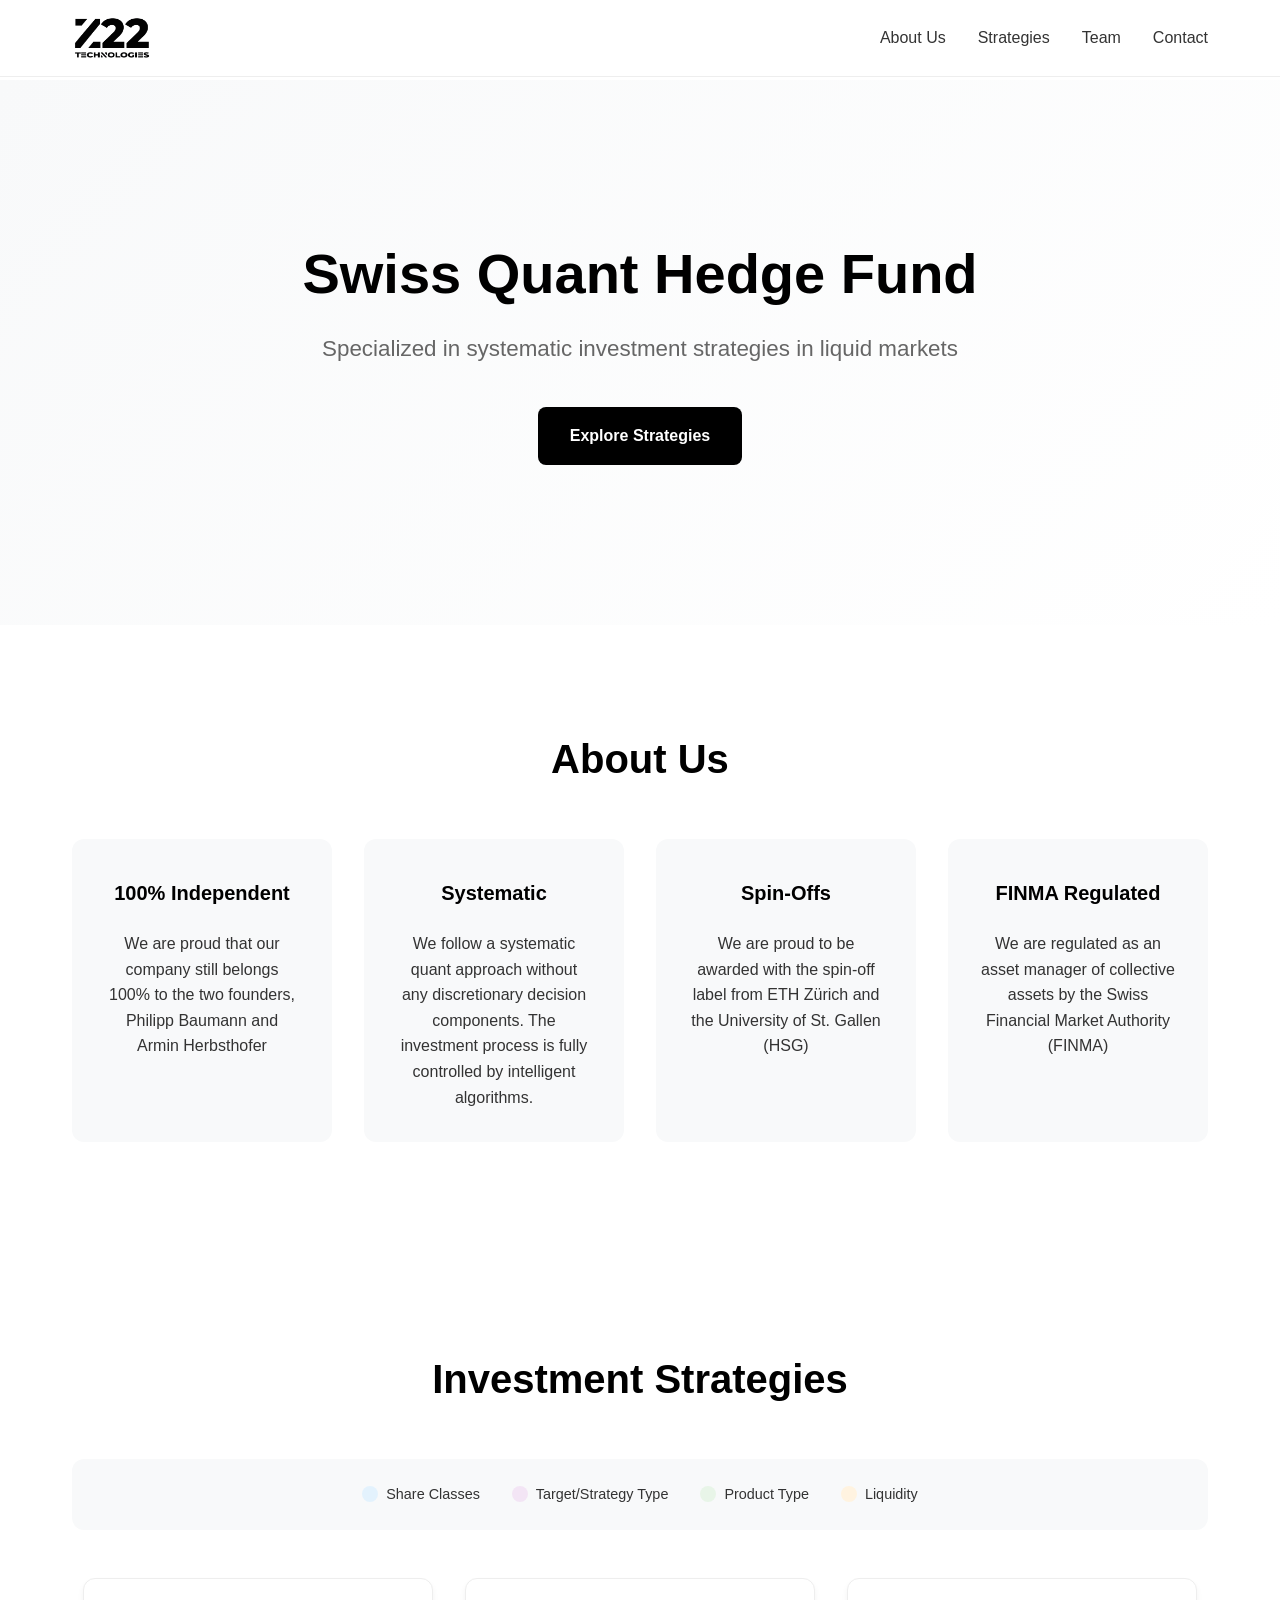
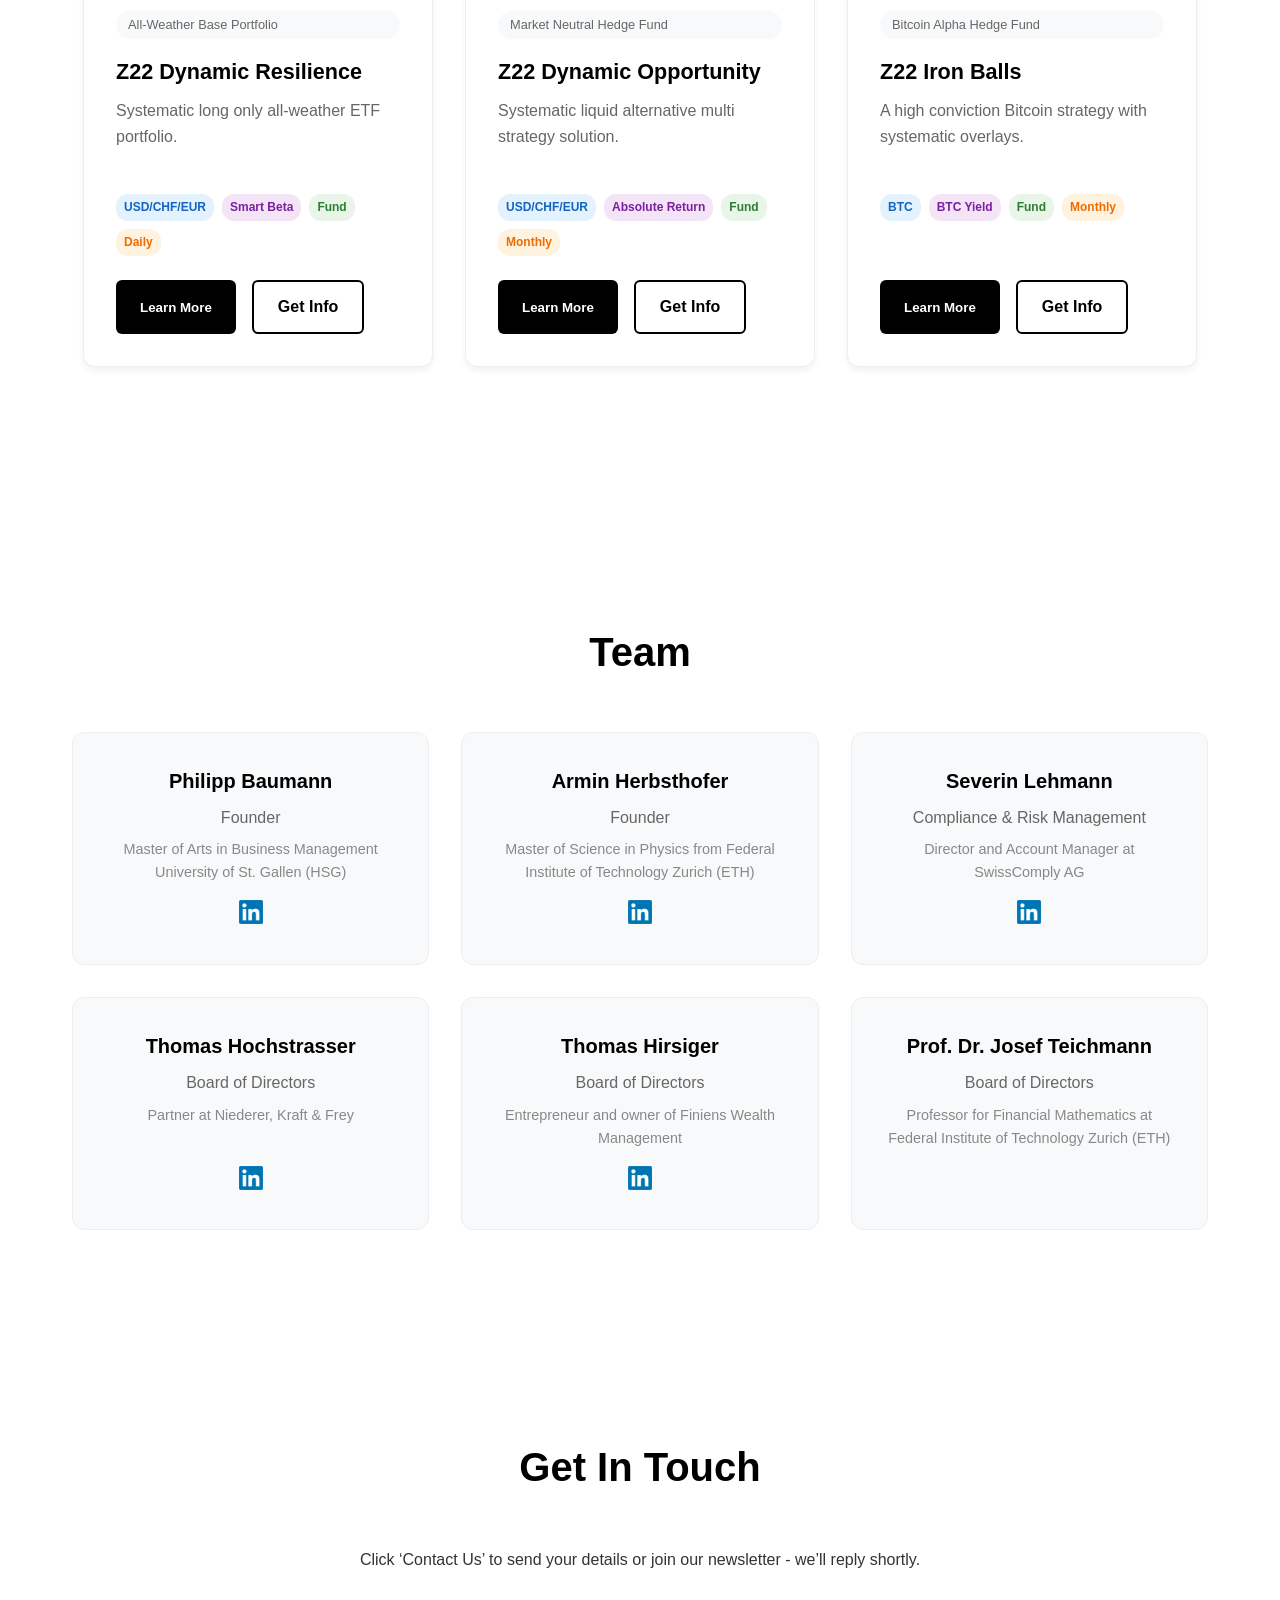
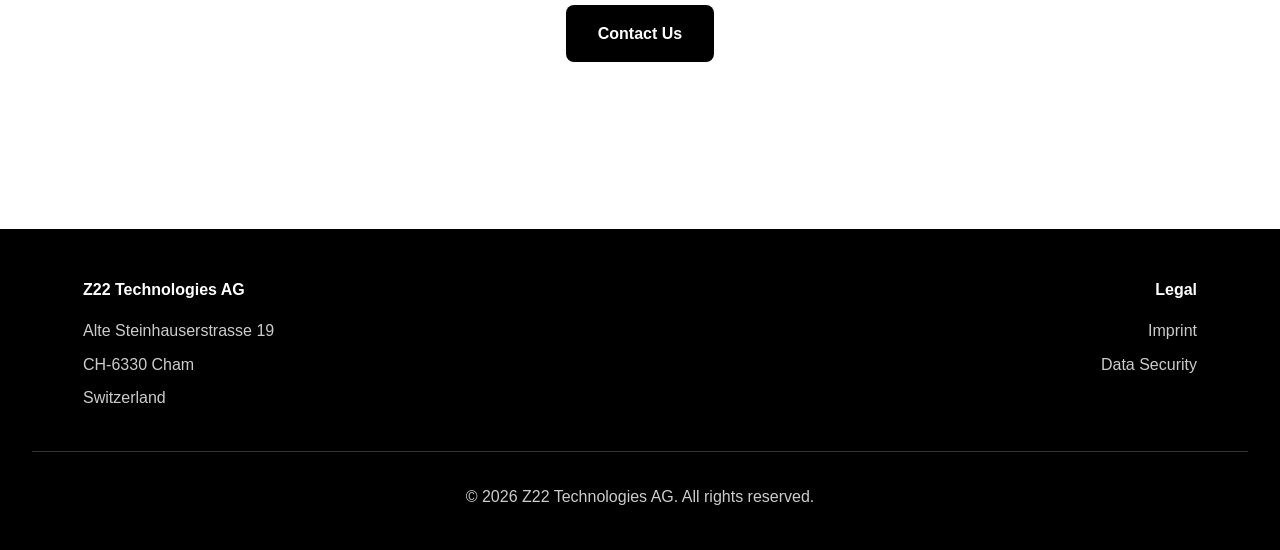
==== commit accad150: "Update February 2026" ====
--- a/index.html
+++ b/index.html
@@ -1,11 +1,10 @@
 <!DOCTYPE html>
-
 <html lang="en">
 <head>
-<meta charset="utf-8"/>
-<meta content="width=device-width, initial-scale=1.0" name="viewport"/>
-<title>Z22 Technologies - Swiss Quant Hedge Fund</title>
-<style>
+    <meta charset="UTF-8">
+    <meta name="viewport" content="width=device-width, initial-scale=1.0">
+    <title>Z22 Technologies - Swiss Quant Hedge Fund</title>
+    <style>
         * {
             margin: 0;
             padding: 0;
@@ -247,7 +246,7 @@
         }
 
         .card h3 {
-            font-size: 1.5rem;
+            font-size: 1.35rem;
             font-weight: 700;
             margin-bottom: 0.5rem;
             color: #000;
@@ -701,6 +700,8 @@
 }
 
 </style>
+    
+    
 <style id="section-spacing-adjustment">
 /* Uniform vertical spacing for key sections (kept readable across viewports) */
 section#about, section#strategies, section#team, section#contact {
@@ -717,492 +718,308 @@
   margin-top: 0;
 }
 </style>
-<style>
-/* --- injected: mobile menu open state --- */
-@media (max-width: 768px) {
-  .nav-links.is-open {
-    display: flex !important;
-    position: absolute;
-    top: 100%;
-    right: 0;
-    left: 0;
-    flex-direction: column;
-    gap: 1rem;
-    background: #fff;
-    padding: 1rem 2rem;
-    border-bottom: 1px solid #eee;
-    z-index: 9999;
-  }
-}
-</style></head>
+</head>
 <body>
-<!-- Header -->
-<header class="header">
-<nav class="nav">
-<a class="logo" href="#">
-<img alt="Z22 Logo" class="logo-icon" src="logo.png"/>
-</a>
-<ul class="nav-links" id="primary-nav">
-<li><a href="#about">About Us</a></li>
-<li><a href="#strategies">Strategies</a></li>
-<li><a href="#team">Team</a></li>
-<li><a href="#contact">Contact</a></li>
-</ul>
-<button aria-controls="primary-nav" aria-expanded="false" class="mobile-menu-toggle" type="button">☰</button>
-</nav>
-</header>
-<!-- Hero Section -->
-<section class="hero">
-<div class="hero-content">
-<h1>Swiss Quant Hedge Fund</h1>
-<p>Specialized in systematic investment strategies for Traditional Finance and Crypto</p>
-<a class="cta-button" href="#strategies">Explore Strategies</a>
-</div>
-</section>
-<!-- About Us Section -->
-<section class="section" id="about">
-<h2>About Us</h2>
-<div class="about-content">
-<div class="about-card">
-<h4>100% Independent</h4>
-<p>We are proud that our company still belongs 100% to the two founders, Philipp Baumann and Armin Herbsthofer</p>
-</div>
-<div class="about-card">
-<h4>Systematic</h4>
-<p>We follow a systematic quant approach without any discretionary decision components. The investment process is fully controlled by intelligent algorithms.</p>
-</div>
-<div class="about-card">
-<h4>Spin-Offs</h4>
-<p>We are proud to be awarded with the spin-off label from ETH Zürich and the University of St. Gallen (HSG)</p>
-</div>
-<div class="about-card">
-<h4>FINMA Regulated</h4>
-<p>We are regulated as an asset manager of collective assets by the Swiss Financial Market Authority (FINMA)</p>
-</div>
-</div>
-</section>
-<!-- Strategies Section -->
-<section class="section" id="strategies">
-<h2>Investment Strategies</h2>
-<div class="color-legend">
-<div class="legend-item">
-<div class="legend-color asset"></div>
-<span>Base Underlying</span>
-</div>
-<div class="legend-item">
-<div class="legend-color target"></div>
-<span>Target/Strategy Type</span>
-</div>
-<div class="legend-item">
-<div class="legend-color product"></div>
-<span>Product Type</span>
-</div>
-<div class="legend-item">
-<div class="legend-color liquidity"></div>
-<span>Liquidity</span>
-</div>
-</div>
-<div class="strategy-filters">
-<button class="filter-btn active" data-filter="all">All</button>
-<button class="filter-btn" data-filter="Equity Strategies">Equity Strategies</button>
-<button class="filter-btn" data-filter="Crypto Strategies">Crypto Strategies</button>
-<button class="filter-btn" data-filter="Bitcoin">Bitcoin</button>
-<button class="filter-btn" data-filter="Multi-Asset / Multi-Strategy">Multi-Asset / Multi-Strategy</button>
-</div>
-<div class="card-grid" id="strategies-grid">
-<!-- Z22 Smart Mirror -->
-<div class="card" data-category="Equity Strategies" data-longdesc="Z22 Smart Mirror offers an innovative investment strategy for investors looking for defensive exposure on the US Equity market.
-
-The Z22 Smart Mirror strategy is a systematic  investment strategy that combines US equities (S&amp;P 500) with a statistical tail hedge (Z22 VolaBoost). The strategy is designed for investors who want to participate in the potential upside of the US equity market while having an emotionless and systematically implemented tail hedging component in the strategy. The statistical tail hedge (Z22 VolaBoost) is implemented via long volatility ETFs tracking the VIX Futures." data-strategy-id="smart-mirror">
-<div class="card-category">Equity Strategies</div>
-<h3>Z22 Smart Mirror</h3>
-<p>Defensive strategy consisting of US Equities (S&amp;P 500) combined with a statistical tail hedge.</p>
-<div class="card-tags">
-<span class="tag asset">SPY</span>
-<span class="tag target">Defensive Equity</span>
-<span class="tag product">AMC</span>
-<span class="tag liquidity">Daily</span>
-</div>
-<div class="card-buttons">
-<button class="btn-primary" onclick="openCardModal(this)">Learn More</button>
-<div class="hidden longdesc" id="desc-smart-mirror"><div class="learnmore-wrap">
-<table aria-label="Z22 Smart Mirror details" role="table" style="width:100%; border-collapse:collapse; font-size:0.95em;">
-<tbody>
-<tr>
-<th scope="row" style="text-align:left; vertical-align:top; padding:6px 8px; width:180px;">Category</th>
-<td style="padding:6px 8px;">Equity Strategies</td>
-</tr>
-<tr>
-<th scope="row" style="text-align:left; vertical-align:top; padding:6px 8px;">Tags</th>
-<td style="padding:6px 8px;">
-<div class="tags-inline"><span class="tag asset">SPY</span>
-<span class="tag target">Defensive Equity</span>
-<span class="tag product">AMC</span>
-<span class="tag liquidity">Daily</span></div>
-</td>
-</tr>
-<tr>
-<th scope="row" style="text-align:left; vertical-align:top; padding:6px 8px;">Description</th>
-<td style="padding:6px 8px;"><div>Z22 Smart Mirror offers an innovative investment strategy for investors looking for defensive exposure on the US Equity market.<br/><br/>The Z22 Smart Mirror strategy is a systematic  investment strategy that combines US equities (S&amp;P 500) with a statistical tail hedge (Z22 VolaBoost). The strategy is designed for investors who want to participate in the potential upside of the US equity market while having an emotionless and systematically implemented tail hedging component in the strategy. The statistical tail hedge (Z22 VolaBoost) is implemented via long volatility ETFs tracking the VIX Futures.</div></td>
-</tr>
-<tr>
-<th scope="row" style="text-align:left; vertical-align:top; padding:6px 8px;">Links</th>
-<td style="padding:6px 8px;"><a href="https://keyinvest-ch-en.ubs.com/product/detail/index/isin/CH0473589759" rel="noopener noreferrer" target="_blank">USD</a> | <a href="https://keyinvest-ch-en.ubs.com/product/detail/index/isin/CH1114374361" rel="noopener noreferrer" target="_blank">EUR</a> | <a href="https://keyinvest-ch-en.ubs.com/product/detail/index/isin/CH0547935129" rel="noopener noreferrer" target="_blank">CHF</a></td>
-</tr>
-</tbody>
-</table>
+    <!-- Header -->
+    <header class="header">
+        <nav class="nav">
+            <a href="#" class="logo">
+                <img src="logo.png" class="logo-icon" alt="Z22 Logo" />
+            </a>
+            <ul class="nav-links">
+                <li><a href="#about">About Us</a></li>
+                <li><a href="#strategies">Strategies</a></li>
+                <li><a href="#team">Team</a></li>
+                <li><a href="#contact">Contact</a></li>
+            </ul>
+            <button class="mobile-menu-toggle">☰</button>
+        </nav>
+    </header>
+
+    <!-- Hero Section -->
+    <section class="hero">
+        <div class="hero-content">
+            <h1>Swiss Quant Hedge Fund</h1>
+            <p>Specialized in systematic investment strategies in liquid markets</p>
+            <a href="#strategies" class="cta-button">Explore Strategies</a>
+        </div>
+    </section>
+
+    <!-- About Us Section -->
+    <section id="about" class="section">
+        <h2>About Us</h2>
+        <div class="about-content">
+            <div class="about-card">
+                <h4>100% Independent</h4>
+                <p>We are proud that our company still belongs 100% to the two founders, Philipp Baumann and Armin Herbsthofer</p>
+            </div>
+            <div class="about-card">
+                <h4>Systematic</h4>
+                <p>We follow a systematic quant approach without any discretionary decision components. The investment process is fully controlled by intelligent algorithms.</p>
+            </div>
+            <div class="about-card">
+                <h4>Spin-Offs</h4>
+                <p>We are proud to be awarded with the spin-off label from ETH Zürich and the University of St. Gallen (HSG)</p>
+            </div>
+            <div class="about-card">
+                <h4>FINMA Regulated</h4>
+                <p>We are regulated as an asset manager of collective assets by the Swiss Financial Market Authority (FINMA)</p>
+            </div>
+        </div>
+    </section>
+
+    <!-- Strategies Section -->
+    <section id="strategies" class="section">
+        <h2>Investment Strategies</h2>
+        
+        <div class="color-legend">
+            <div class="legend-item">
+                <div class="legend-color asset"></div>
+                <span>Share Classes</span>
+            </div>
+            <div class="legend-item">
+                <div class="legend-color target"></div>
+                <span>Target/Strategy Type</span>
+            </div>
+            <div class="legend-item">
+                <div class="legend-color product"></div>
+                <span>Product Type</span>
+            </div>
+            <div class="legend-item">
+                <div class="legend-color liquidity"></div>
+                <span>Liquidity</span>
+            </div>
+        </div>
+
+        <div class="card-grid" id="strategies-grid">
+
+           
+            <!-- Z22 Dynamic Resilience -->
+            <div class="card" data-strategy-id="dynamic-resilience" data-longdesc="More information about Z22 Dynamic Resilience." data-category="All-Weather Base Portfolio">
+                <div class="card-category">All-Weather Base Portfolio</div>
+                <h3>Z22 Dynamic Resilience</h3>
+                <p>Systematic long only all-weather ETF portfolio.</p>
+                <div class="card-tags">
+                    <span class="tag asset">USD/CHF/EUR</span>
+                    <span class="tag target">Smart Beta</span>
+                    <span class="tag product">Fund</span>
+                    <span class="tag liquidity">Daily</span>
+                </div>
+                <div class="card-buttons">
+                    <button class="btn-primary" onclick="openCardModal(this)">Learn More</button>
+<div id="desc-dynamic-resilience" class="hidden longdesc"><div class="learnmore-wrap">
+  <table role="table" aria-label="Z22 Dynamic Resilience details" style="width:100%; border-collapse:collapse; font-size:0.95em;">
+    <tbody>
+      <tr>
+        <th scope="row" style="text-align:left; vertical-align:top; padding:6px 8px; width:180px;">Category</th>
+        <td style="padding:6px 8px;">All-Weather Base Portfolio</td>
+      </tr>
+      <tr>
+        <th scope="row" style="text-align:left; vertical-align:top; padding:6px 8px;">Tags</th>
+        <td style="padding:6px 8px;">
+          <div class="tags-inline"><span class="tag asset">USD/CHF/EUR</span>
+                    <span class="tag target">Smart Beta</span>
+                    <span class="tag product">Fund</span>
+                    <span class="tag liquidity">Daily</span></div>
+        </td>
+      </tr>
+      <tr>
+        <th scope="row" style="text-align:left; vertical-align:top; padding:6px 8px;">Description</th>
+        <td style="padding:6px 8px;"><div>Z22 Dynamic Resilience is a cost-efficient ETF portfolio designed to provide broad diversification across major asset classes, including equities, commodities, fixed income, gold, and bitcoin. The strategy serves as a long-term, all-weather allocation framework and is enhanced by a tactical overlay driven by a trend signal. This approach aims to deliver stability while capturing additional return opportunities across different market environments.</div></td>
+      </tr>
+    </tbody>
+  </table>
 </div></div>
-<a class="btn-secondary" href="mailto:sales@z22.ch?subject=Z22 Smart Mirror - Information Request">Get Info</a>
-</div>
-</div>
-<!-- Z22 Smart Equity -->
-<div class="card" data-category="Equity Strategies" data-longdesc="The Z22 Smart Equity Fund offers an innovative investment strategy that seeks to generate alpha using systematic volatility strategies while offering its investors a long exposure to the US equity market
-
-The Z22 Smart Equity Fund is an investment strategy designed for equity investors seeking exposure to the US equity market in combination with volatility and tail hedging strategies. The program implements long, neutral, and short positions in the VIX futures. The program uses S&amp;P 500 (SPY US) as collateral to increase capital efficiency." data-strategy-id="smart-equity">
-<div class="card-category">Equity Strategies</div>
-<h3>Z22 Smart Equity</h3>
-<p>Systematic volatility strategies on top of US Equities (S&amp;P 500).</p>
-<div class="card-tags">
-<span class="tag asset">SPY</span>
-<span class="tag target">Defensive Equity</span>
-<span class="tag product">Fund</span>
-<span class="tag liquidity">Weekly</span>
-</div>
-<div class="card-buttons">
-<button class="btn-primary" onclick="openCardModal(this)">Learn More</button>
-<div class="hidden longdesc" id="desc-smart-equity"><div class="learnmore-wrap">
-<table aria-label="Z22 Smart Equity details" role="table" style="width:100%; border-collapse:collapse; font-size:0.95em;">
-<tbody>
-<tr>
-<th scope="row" style="text-align:left; vertical-align:top; padding:6px 8px; width:180px;">Category</th>
-<td style="padding:6px 8px;"></td>
-</tr>
-<tr>
-<th scope="row" style="text-align:left; vertical-align:top; padding:6px 8px;">Tags</th>
-<td style="padding:6px 8px;">
-<div class="tags-inline"><span class="tag asset">SPY</span>
-<span class="tag target">Defensive Equity</span>
-<span class="tag product">Fund</span>
-<span class="tag liquidity">Weekly</span></div>
-</td>
-</tr>
-<tr>
-<th scope="row" style="text-align:left; vertical-align:top; padding:6px 8px;">Description</th>
-<td style="padding:6px 8px;"><div>The Z22 Smart Equity Fund offers an innovative investment strategy that seeks to generate alpha using systematic volatility strategies while offering its investors a long exposure to the US equity market<br/><br/>The Z22 Smart Equity Fund is an investment strategy designed for equity investors seeking exposure to the US equity market in combination with volatility and tail hedging strategies. The program implements long, neutral, and short positions in the VIX futures. The program uses S&amp;P 500 (SPY US) as collateral to increase capital efficiency.</div></td>
-</tr>
-<tr>
-<th scope="row" style="text-align:left; vertical-align:top; padding:6px 8px;">Links</th>
-<td style="padding:6px 8px;"><a href="https://ifm.li/FundStammdaten.aspx?nid=8207&amp;groupnr=8207&amp;lang=de&amp;id=1414978" rel="noopener noreferrer" target="_blank">R-Tranche</a> | <a href="https://ifm.li/FundStammdaten.aspx?nid=8207&amp;groupnr=8207&amp;lang=de&amp;id=1414952&amp;cookieCheck=true" rel="noopener noreferrer" target="_blank">I-Tranche</a></td>
-</tr>
-</tbody>
-</table>
+                    <a href="/cdn-cgi/l/email-protection#fa899b969f89ba80c8c8d49992c5898f98909f998ec7a0c8c8dabe83949b979399daa89f899396939f94999fdad7dab3949c9588979b8e939594daa89f8b8f9f898e" class="btn-secondary">Get Info</a>
+                </div>
+            </div>
+
+            <!-- Z22 Dynamic Opportunity -->
+            <div class="card" data-strategy-id="dynamic-opportunity" data-longdesc="More information about Z22 Dynamic Opportunity." data-category="Market Neutral Hedge Fund">
+                <div class="card-category">Market Neutral Hedge Fund</div>
+                <h3>Z22 Dynamic Opportunity</h3>
+                <p>Systematic liquid alternative multi strategy solution.</p>
+                <div class="card-tags">
+                    <span class="tag asset">USD/CHF/EUR</span>
+                    <span class="tag target">Absolute Return</span>
+                    <span class="tag product">Fund</span>
+                    <span class="tag liquidity">Monthly</span>
+                </div>
+                <div class="card-buttons">
+                    <button class="btn-primary" onclick="openCardModal(this)">Learn More</button>
+<div id="desc-dynamic-opportunity" class="hidden longdesc"><div class="learnmore-wrap">
+  <table role="table" aria-label="Z22 Dynamic Opportunity details" style="width:100%; border-collapse:collapse; font-size:0.95em;">
+    <tbody>
+      <tr>
+        <th scope="row" style="text-align:left; vertical-align:top; padding:6px 8px; width:180px;">Category</th>
+        <td style="padding:6px 8px;">Market Neutral Hedge Fund</td>
+      </tr>
+      <tr>
+        <th scope="row" style="text-align:left; vertical-align:top; padding:6px 8px;">Tags</th>
+        <td style="padding:6px 8px;">
+          <div class="tags-inline"><span class="tag asset">USD/CHF/EUR</span>
+                    <span class="tag target">Absolute Return</span>
+                    <span class="tag product">Fund</span>
+                    <span class="tag liquidity">Monthly</span></div>
+        </td>
+      </tr>
+      <tr>
+        <th scope="row" style="text-align:left; vertical-align:top; padding:6px 8px;">Description</th>
+        <td style="padding:6px 8px;"><div>Z22 Dynamic Opportunity is a systematic, multi-strategy solution designed to deliver true diversification beyond traditional asset classes. By employing liquid, transparent, and quantitative approaches, the strategy accesses a broad range of uncorrelated return sources - spanning market-neutral, non-directional, and selectively directional strategies. The objective is to generate consistent, risk-adjusted returns across market environments while providing investors with institutional-quality access to alternative drivers of performance.</div></td>
+      </tr>
+    </tbody>
+  </table>
 </div></div>
-<a class="btn-secondary" href="mailto:sales@z22.ch?subject=Z22 Smart Equity - Information Request">Get Info</a>
-</div>
-</div>
-<!-- Z22 Smart CP -->
-<div class="card" data-category="Equity Strategies" data-longdesc="Z22 Smart CP combines S&amp;P 500 exposure with a fully systematic option strategy designed for capital preservation. The portfolio is always hedged against major losses using protective puts, with costs partly offset by selling covered calls — aiming for smoother returns, reduced drawdowns, and steady participation in market upside." data-strategy-id="smart-cp">
-<div class="card-category">Equity Strategies</div>
-<h3>Z22 Smart CP</h3>
-<p>Long US Equities ETF (S&amp;P 500) with systematic option overlay.</p>
-<div class="card-tags">
-<span class="tag asset">SPY</span>
-<span class="tag target">Capital Preservation</span>
-<span class="tag product">AMC</span>
-<span class="tag liquidity">Daily</span>
-</div>
-<div class="card-buttons">
-<button class="btn-primary" onclick="openCardModal(this)">Learn More</button>
-<div class="hidden longdesc" id="desc-smart-cp"><div class="learnmore-wrap">
-<table aria-label="Z22 Smart CP details" role="table" style="width:100%; border-collapse:collapse; font-size:0.95em;">
-<tbody>
-<tr>
-<th scope="row" style="text-align:left; vertical-align:top; padding:6px 8px; width:180px;">Category</th>
-<td style="padding:6px 8px;"></td>
-</tr>
-<tr>
-<th scope="row" style="text-align:left; vertical-align:top; padding:6px 8px;">Tags</th>
-<td style="padding:6px 8px;">
-<div class="tags-inline"><span class="tag asset">SPY</span>
-<span class="tag target">Capital Preservation</span>
-<span class="tag product">AMC</span>
-<span class="tag liquidity">Daily</span></div>
-</td>
-</tr>
-<tr>
-<th scope="row" style="text-align:left; vertical-align:top; padding:6px 8px;">Description</th>
-<td style="padding:6px 8px;"><div>Z22 Smart CP combines S&amp;P 500 exposure with a fully systematic option strategy designed for capital preservation. The portfolio is always hedged against major losses using protective puts, with costs partly offset by selling covered calls — aiming for smoother returns, reduced drawdowns, and steady participation in market upside.</div></td>
-</tr>
-<tr>
-<th scope="row" style="text-align:left; vertical-align:top; padding:6px 8px;">Links</th>
-<td style="padding:6px 8px;"><a href="https://keyinvest-ch-en.ubs.com/product/detail/index/isin/CH0473587282" rel="noopener noreferrer" target="_blank">USD</a> | <a href="https://keyinvest-ch-en.ubs.com/product/detail/index/isin/CH0547925146" rel="noopener noreferrer" target="_blank">CHF</a></td>
-</tr>
-</tbody>
-</table>
+                    <a href="/cdn-cgi/l/email-protection#fa899b969f89ba80c8c8d49992c5898f98909f998ec7a0c8c8dabe83949b979399daa89f899396939f94999fdad7dab3949c9588979b8e939594daa89f8b8f9f898e" class="btn-secondary">Get Info</a>
+                </div>
+            </div>
+
+            <!-- Z22 Iron Balls -->
+            <div class="card" data-strategy-id="iron-balls" data-longdesc="Z22 Iron Balls is a high-conviction Bitcoin strategy that keeps a permanent BTC core while applying systematic overlays to actively harness volatility and compound purchasing power across market cycles. The approach blends macro, on-chain, and sentiment analysis to determine the optimal mix of overlays at any given time. These include systematic trend-following to capture directional momentum in BTC and select liquid cryptocurrencies, systematic option selling to monetize elevated implied volatility, cross-exchange arbitrage to exploit pricing inefficiencies in perpetual futures, and volatility premium harvesting to accumulate BTC during distressed markets. By dynamically combining these strategies around a constant Bitcoin base, Z22 Iron Balls seeks to turn Bitcoin’s volatility from a challenge into a long-term growth engine." data-category="Bitcoin Alpha Hedge Fund">
+                <div class="card-category">Bitcoin Alpha Hedge Fund</div>
+                <h3>Z22 Iron Balls</h3>
+                <p>A high conviction Bitcoin strategy with systematic overlays.</p>
+                <div class="card-tags">
+                    <span class="tag asset">BTC</span>
+                    <span class="tag target">BTC Yield</span>
+                    <span class="tag product">Fund</span>
+                    <span class="tag liquidity">Monthly</span>
+                </div>
+                <div class="card-buttons">
+                    <button class="btn-primary" onclick="openCardModal(this)">Learn More</button>
+<div id="desc-iron-balls" class="hidden longdesc"><div class="learnmore-wrap">
+  <table role="table" aria-label="Z22 Iron Balls details" style="width:100%; border-collapse:collapse; font-size:0.95em;">
+    <tbody>
+      <tr>
+        <th scope="row" style="text-align:left; vertical-align:top; padding:6px 8px; width:180px;">Category</th>
+        <td style="padding:6px 8px;">Bitcoin Alpha Hedge Fund</td>
+      </tr>
+      <tr>
+        <th scope="row" style="text-align:left; vertical-align:top; padding:6px 8px;">Tags</th>
+        <td style="padding:6px 8px;">
+          <div class="tags-inline"><span class="tag asset">BTC</span>
+                    <span class="tag target">BTC Yield</span>
+                    <span class="tag product">Fund</span>
+                    <span class="tag liquidity">Monthly</span></div>
+        </td>
+      </tr>
+      <tr>
+        <th scope="row" style="text-align:left; vertical-align:top; padding:6px 8px;">Description</th>
+        <td style="padding:6px 8px;"><div>Z22 Iron Balls is a high-conviction Bitcoin strategy that keeps a permanent BTC core while applying systematic overlays to actively harness volatility and compound purchasing power across market cycles. The approach blends macro, on-chain, and sentiment analysis to determine the optimal mix of overlays at any given time. These include systematic trend-following to capture directional momentum in BTC and select liquid cryptocurrencies, systematic option selling to monetize elevated implied volatility, cross-exchange arbitrage to exploit pricing inefficiencies in perpetual futures, and volatility premium harvesting to accumulate BTC during distressed markets. By dynamically combining these strategies around a constant Bitcoin base, Z22 Iron Balls seeks to turn Bitcoin’s volatility from a challenge into a long-term growth engine.</div></td>
+      </tr>
+    </tbody>
+  </table>
 </div></div>
-<a class="btn-secondary" href="mailto:sales@z22.ch?subject=Z22 Smart CP - Information Request">Get Info</a>
-</div>
-</div>
-<!-- C22 Strategy -->
-<div class="card" data-category="Crypto Strategies" data-longdesc="The C22 Strategy offers an interesting opportunity for investors looking for exposure to the crypto space, with a focus on low correlation to traditional assets and the crypto market.
-
-The C22 Strategy is a Machine Learning-driven crypto mid-frequency trend-following strategy that utilizes a systematic approach to long and short futures (perpetuals) trading in the crypto space." data-strategy-id="c22">
-<div class="card-category">Crypto Strategies</div>
-<h3>C22 Strategy</h3>
-<p>Machine Learning driven crypto trend-following strategy.</p>
-<div class="card-tags">
-<span class="tag asset">USD</span>
-<span class="tag target">Absolute Return</span>
-<span class="tag product">Fund</span>
-<span class="tag liquidity">Weekly</span>
-</div>
-<div class="card-buttons">
-<button class="btn-primary" onclick="openCardModal(this)">Learn More</button>
-<div class="hidden longdesc" id="desc-c22"><div class="learnmore-wrap">
-<table aria-label="C22 Strategy details" role="table" style="width:100%; border-collapse:collapse; font-size:0.95em;">
-<tbody>
-<tr>
-<th scope="row" style="text-align:left; vertical-align:top; padding:6px 8px; width:180px;">Category</th>
-<td style="padding:6px 8px;">Bitcoin</td>
-</tr>
-<tr>
-<th scope="row" style="text-align:left; vertical-align:top; padding:6px 8px;">Tags</th>
-<td style="padding:6px 8px;">
-<div class="tags-inline"><span class="tag asset">USD</span>
-<span class="tag target">Absolute Return</span>
-<span class="tag product">Fund</span>
-<span class="tag liquidity">Weekly</span></div>
-</td>
-</tr>
-<tr>
-<th scope="row" style="text-align:left; vertical-align:top; padding:6px 8px;">Description</th>
-<td style="padding:6px 8px;"><div>The C22 Strategy offers an interesting opportunity for investors looking for exposure to the crypto space, with a focus on low correlation to traditional assets and the crypto market.<br/><br/>The C22 Strategy is a Machine Learning-driven crypto mid-frequency trend-following strategy that utilizes a systematic approach to long and short futures (perpetuals) trading in the crypto space.</div></td>
-</tr>
-<tr>
-<th scope="row" style="text-align:left; vertical-align:top; padding:6px 8px;">Links</th>
-<td style="padding:6px 8px;"><a href="https://ifm.li/FundStammdaten.aspx?nid=8207&amp;groupnr=8207&amp;lang=de&amp;id=1415175" rel="noopener noreferrer" target="_blank">USD-Tranche</a></td>
-</tr>
-</tbody>
-</table>
-</div></div>
-<a class="btn-secondary" href="mailto:sales@z22.ch?subject=C22 Strategy - Information Request">Get Info</a>
-</div>
-</div>
-<!-- Z22 MSTR Income -->
-<div class="card" data-category="Crypto Strategies" data-longdesc="A fully systematic options-based approach targeting the elevated volatility in MSTR. Our algorithm scans the entire options market in real time, selecting strategies such as covered calls and put writing to maximize premium collection. The goal isn’t to beat MSTR’s price performance, but to consistently capture its high implied volatility premium for steady returns across market conditions." data-strategy-id="mstr-income">
-<div class="card-category">Crypto Strategies</div>
-<h3>Z22 MSTR Income</h3>
-<p>A fully systematic options strategy designed to consistently capture MSTR's elevated volatility premium.</p>
-<div class="card-tags">
-<span class="tag asset">MSTR</span>
-<span class="tag target">Absolute Return</span>
-<span class="tag product">AMC</span>
-<span class="tag liquidity">Daily</span>
-</div>
-<div class="card-buttons">
-<button class="btn-primary" onclick="openCardModal(this)">Learn More</button>
-<div class="hidden longdesc" id="desc-mstr-income"><div class="learnmore-wrap">
-<table aria-label="Z22 MSTR Income details" role="table" style="width:100%; border-collapse:collapse; font-size:0.95em;">
-<tbody>
-<tr>
-<th scope="row" style="text-align:left; vertical-align:top; padding:6px 8px; width:180px;">Category</th>
-<td style="padding:6px 8px;">Multi-Asset / Multi-Strategy</td>
-</tr>
-<tr>
-<th scope="row" style="text-align:left; vertical-align:top; padding:6px 8px;">Tags</th>
-<td style="padding:6px 8px;">
-<div class="tags-inline"><span class="tag asset">MSTR</span>
-<span class="tag target">Absolute Return</span>
-<span class="tag product">AMC</span>
-<span class="tag liquidity">Daily</span></div>
-</td>
-</tr>
-<tr>
-<th scope="row" style="text-align:left; vertical-align:top; padding:6px 8px;">Description</th>
-<td style="padding:6px 8px;"><div>A fully systematic options-based approach targeting the elevated volatility in MSTR. Our algorithm scans the entire options market in real time, selecting strategies such as covered calls and put writing to maximize premium collection. The goal isn’t to beat MSTR’s price performance, but to consistently capture its high implied volatility premium for steady returns across market conditions.</div></td>
-</tr>
-<tr>
-<th scope="row" style="text-align:left; vertical-align:top; padding:6px 8px;">Links</th>
-<td style="padding:6px 8px;"><a href="https://structuredproducts-ch.leonteq.com/isin/CH1292091928" rel="noopener noreferrer" target="_blank">USD</a> | <a href="https://structuredproducts-ch.leonteq.com/isin/CH1292091977" rel="noopener noreferrer" target="_blank">CHF</a></td>
-</tr>
-</tbody>
-</table>
-</div></div>
-<a class="btn-secondary" href="mailto:sales@z22.ch?subject=Z22 MSTR Income - Information Request">Get Info</a>
-</div>
-</div>
-<!-- Z22 Dynamic Resilience -->
-<div class="card" data-category="Multi-Asset / Multi-Strategy" data-longdesc="More information about Z22 Dynamic Resilience." data-strategy-id="dynamic-resilience">
-<div class="card-category">Multi-Asset / Multi-Strategy</div>
-<h3>Z22 Dynamic Resilience</h3>
-<p>Systematic long only all weather ETF portfolio.</p>
-<div class="card-tags">
-<span class="tag asset">ETFs</span>
-<span class="tag target">Absolute Return</span>
-<span class="tag product">AMC</span>
-<span class="tag liquidity">Daily</span>
-</div>
-<div class="card-buttons">
-<button class="btn-primary" onclick="openCardModal(this)">Learn More</button>
-<div class="hidden longdesc" id="desc-dynamic-resilience"><div class="learnmore-wrap">
-<table aria-label="Z22 Dynamic Resilience details" role="table" style="width:100%; border-collapse:collapse; font-size:0.95em;">
-<tbody>
-<tr>
-<th scope="row" style="text-align:left; vertical-align:top; padding:6px 8px; width:180px;">Category</th>
-<td style="padding:6px 8px;">Multi-Asset / Multi-Strategy</td>
-</tr>
-<tr>
-<th scope="row" style="text-align:left; vertical-align:top; padding:6px 8px;">Tags</th>
-<td style="padding:6px 8px;">
-<div class="tags-inline"><span class="tag asset">ETFs</span>
-<span class="tag target">Absolute Return</span>
-<span class="tag product">AMC</span>
-<span class="tag liquidity">Daily</span></div>
-</td>
-</tr>
-<tr>
-<th scope="row" style="text-align:left; vertical-align:top; padding:6px 8px;">Description</th>
-<td style="padding:6px 8px;"><div><p>Z22 Dynamic Resilience offers a stable investment strategy with a systematic tactical overlay that seeks to generate additional returns.</p>
-<p>Z22 Dynamic Resilience is designed for investors seeking a stable, long-only ETF allocation with an intelligent, systematic tactical overlay. The program is implemented via cost-efficient ETFs across multiple asset classes, including equities, commodities, fixed income, gold and bitcoin, to provide exposure to all the traditional asset class.</p>
-<p>The program’s approach involves defining a strategic base allocation that performs well in all market cycles, combined with a systematic tactical overlay that aims to create extra returns above the static baseline portfolio. This dynamic ETF strategy seeks to take advantage of market inefficiencies and trends by adjusting the portfolio’s allocation based on quantitative signals.</p></div></td>
-</tr>
-<tr>
-<th scope="row" style="text-align:left; vertical-align:top; padding:6px 8px;">Links</th>
-<td style="padding:6px 8px;"><a href="https://structuredproducts-ch.leonteq.com/isin/CH1447738225" rel="noopener noreferrer" target="_blank">Z22 Dynamic Resilience</a></td>
-</tr>
-</tbody>
-</table>
-</div></div>
-<a class="btn-secondary" href="mailto:sales@z22.ch?subject=Z22 Dynamic Resilience - Information Request">Get Info</a>
-</div>
-</div>
-<!-- Z22 Iron Balls -->
-<div class="card" data-category="Bitcoin" data-longdesc="Z22 Iron Balls is a high-conviction Bitcoin strategy that keeps a permanent BTC core while applying systematic overlays to actively harness volatility and compound purchasing power across market cycles. The approach blends macro, on-chain, and sentiment analysis to determine the optimal mix of overlays at any given time. These include systematic trend-following to capture directional momentum in BTC and select liquid cryptocurrencies, systematic option selling to monetize elevated implied volatility, cross-exchange arbitrage to exploit pricing inefficiencies in perpetual futures, and volatility premium harvesting to accumulate BTC during distressed markets. By dynamically combining these strategies around a constant Bitcoin base, Z22 Iron Balls seeks to turn Bitcoin’s volatility from a challenge into a long-term growth engine." data-strategy-id="iron-balls">
-<div class="card-category">Bitcoin</div>
-<h3>Z22 Iron Balls</h3>
-<p>A high conviction Bitcoin strategy with systematic overlays.</p>
-<div class="card-tags">
-<span class="tag asset">BTC</span>
-<span class="tag target">BTC Yield</span>
-<span class="tag product">Fund</span>
-<span class="tag liquidity">Monthly</span>
-</div>
-<div class="card-buttons">
-<button class="btn-primary" onclick="openCardModal(this)">Learn More</button>
-<div class="hidden longdesc" id="desc-iron-balls"><div class="learnmore-wrap">
-<table aria-label="Z22 Iron Balls details" role="table" style="width:100%; border-collapse:collapse; font-size:0.95em;">
-<tbody>
-<tr>
-<th scope="row" style="text-align:left; vertical-align:top; padding:6px 8px; width:180px;">Category</th>
-<td style="padding:6px 8px;">Bitcoin</td>
-</tr>
-<tr>
-<th scope="row" style="text-align:left; vertical-align:top; padding:6px 8px;">Tags</th>
-<td style="padding:6px 8px;">
-<div class="tags-inline"><span class="tag asset">BTC</span>
-<span class="tag target">BTC Yield</span>
-<span class="tag product">Fund</span>
-<span class="tag liquidity">Monthly</span></div>
-</td>
-</tr>
-<tr>
-<th scope="row" style="text-align:left; vertical-align:top; padding:6px 8px;">Description</th>
-<td style="padding:6px 8px;"><div>Z22 Iron Balls is a high-conviction Bitcoin strategy that keeps a permanent BTC core while applying systematic overlays to actively harness volatility and compound purchasing power across market cycles. The approach blends macro, on-chain, and sentiment analysis to determine the optimal mix of overlays at any given time. These include systematic trend-following to capture directional momentum in BTC and select liquid cryptocurrencies, systematic option selling to monetize elevated implied volatility, cross-exchange arbitrage to exploit pricing inefficiencies in perpetual futures, and volatility premium harvesting to accumulate BTC during distressed markets. By dynamically combining these strategies around a constant Bitcoin base, Z22 Iron Balls seeks to turn Bitcoin’s volatility from a challenge into a long-term growth engine.</div></td>
-</tr>
-</tbody>
-</table>
-</div></div>
-<a class="btn-secondary" href="mailto:sales@z22.ch?subject=Z22 Iron Balls - Information Request">Get Info</a>
-</div>
-</div>
-</div>
-</section>
-<!-- Team Section -->
-<section class="section" id="team">
-<h2>Team</h2>
-<div class="team-grid">
-<div class="team-member">
-<h4>Philipp Baumann</h4>
-<div class="role">Founder</div>
-<div class="education">Master of Arts in Business Management University of St. Gallen (HSG)</div>
-<div class="linkedin">
-<a href="https://www.linkedin.com/in/philipp-baumann-715a9691/" target="_blank">
-<img alt="LinkedIn" class="linkedin-icon" src="linkedin_logo.png"/>
-</a>
-</div>
-</div>
-<div class="team-member">
-<h4>Armin Herbsthofer</h4>
-<div class="role">Founder</div>
-<div class="education">Master of Science in Physics from Federal Institute of Technology Zurich (ETH)</div>
-<div class="linkedin">
-<a href="https://www.linkedin.com/in/armin-herbsthofer/" target="_blank">
-<img alt="LinkedIn" class="linkedin-icon" src="linkedin_logo.png"/>
-</a>
-</div>
-</div>
-<div class="team-member">
-<h4>Prof. Dr. Josef Teichmann</h4>
-<div class="role">Board of Directors</div>
-<div class="education">Professor for Financial Mathematics at Federal Institute of Technology Zurich (ETH)</div>
-</div>
-<div class="team-member">
-<h4>Thomas Hochstrasser</h4>
-<div class="role">Board of Directors</div>
-<div class="education">Partner at Niederer, Kraft &amp; Frey</div>
-<div class="linkedin">
-<a href="https://www.linkedin.com/in/thomas-hochstrasser-71589a53/" target="_blank">
-<img alt="LinkedIn" class="linkedin-icon" src="linkedin_logo.png"/>
-</a>
-</div>
-</div>
-<div class="team-member">
-<h4>Thomas Hirsiger</h4>
-<div class="role">Board of Directors</div>
-<div class="education">Entrepreneur and owner of Finiens Wealth Management</div>
-<div class="linkedin">
-<a href="https://www.linkedin.com/in/hirsiger-thomas-a1520b83/" target="_blank">
-<img alt="LinkedIn" class="linkedin-icon" src="linkedin_logo.png"/>
-</a>
-</div>
-</div>
-</div>
-</section>
-<!-- Contact Section -->
-<section class="section" id="contact">
-<h2>Get In Touch</h2>
-<div style="text-align: center;">
-<p style="margin-bottom: 2rem;">Click ‘Contact Us’ to send your details or join our newsletter - we’ll reply shortly.</p>
-<a class="cta-button" href="mailto:hello@z22.ch?subject=Contact Request">Contact Us</a>
-</div>
-</section>
-<!-- Footer -->
-<footer class="footer">
-<div class="footer-content">
-<div class="footer-left">
-<h4>Z22 Technologies AG</h4>
-<p>Alte Steinhauserstrasse 19</p>
-<p>CH-6330 Cham</p>
-<p>Switzerland</p>
-</div>
-<div class="footer-right">
-<h4>Legal</h4>
-<p><a href="#" onclick="openCardModal(this)">Imprint</a></p>
-<p><a href="#" onclick="openCardModal(this)">Data Security</a></p>
-</div>
-</div>
-<div class="footer-bottom">
-<p>© 2025 Z22 Technologies AG. All rights reserved.</p>
-</div>
-</footer>
-<!-- Modal -->
-<div class="modal" id="modal">
-<div class="modal-content">
-<button class="modal-close" onclick="closeModal()">×</button>
-<div id="modal-body"></div>
-</div>
-</div>
-<script>
+                    <a href="/cdn-cgi/l/email-protection#3241535e5741724800001c515a0d414750585751460f680000127b405d5c1270535e5e41121f127b5c545d405f53465b5d5c1260574347574146" class="btn-secondary">Get Info</a>
+                </div>
+            </div>
+        </div>
+    </section>
+
+    <!-- Team Section -->
+    <section id="team" class="section">
+        <h2>Team</h2>
+        <div class="team-grid">
+            <div class="team-member">
+                <h4>Philipp Baumann</h4>
+                <div class="role">Founder</div>
+                <div class="education">Master of Arts in Business Management University of St. Gallen (HSG)</div>
+                <div class="linkedin">
+                    <a href="https://www.linkedin.com/in/philipp-baumann-715a9691/" target="_blank">
+                        <img src="linkedin_logo.png" class="linkedin-icon" alt="LinkedIn" />
+                    </a>
+                </div>
+            </div>
+            <div class="team-member">
+                <h4>Armin Herbsthofer</h4>
+                <div class="role">Founder</div>
+                <div class="education">Master of Science in Physics from Federal Institute of Technology Zurich (ETH)</div>
+                <div class="linkedin">
+                    <a href="https://www.linkedin.com/in/armin-herbsthofer/" target="_blank">
+                        <img src="linkedin_logo.png" class="linkedin-icon" alt="LinkedIn" />
+                    </a>
+                </div>
+            </div>
+            <div class="team-member">
+                <h4>Severin Lehmann</h4>
+                <div class="role">Compliance & Risk Management</div>
+                <div class="education">Director and Account Manager at SwissComply AG</div>
+                <div class="linkedin">
+                    <a href="https://www.linkedin.com/in/severin-lehmann-028483145/" target="_blank">
+                        <img src="linkedin_logo.png" class="linkedin-icon" alt="LinkedIn" />
+                    </a>
+                </div>
+            </div>
+            <div class="team-member">
+                <h4>Thomas Hochstrasser</h4>
+                <div class="role">Board of Directors</div>
+                <div class="education">Partner at Niederer, Kraft & Frey</div>
+                <div class="linkedin">
+                    <a href="https://www.linkedin.com/in/thomas-hochstrasser-71589a53/" target="_blank">
+                        <img src="linkedin_logo.png" class="linkedin-icon" alt="LinkedIn" />
+                    </a>
+                </div>
+            </div>
+            <div class="team-member">
+                <h4>Thomas Hirsiger</h4>
+                <div class="role">Board of Directors</div>
+                <div class="education">Entrepreneur and owner of Finiens Wealth Management</div>
+                <div class="linkedin">
+                    <a href="https://www.linkedin.com/in/hirsiger-thomas-a1520b83/" target="_blank">
+                        <img src="linkedin_logo.png" class="linkedin-icon" alt="LinkedIn" />
+                    </a>
+                </div>
+            </div>
+            <div class="team-member">
+                <h4>Prof. Dr. Josef Teichmann</h4>
+                <div class="role">Board of Directors</div>
+                <div class="education">Professor for Financial Mathematics at Federal Institute of Technology Zurich (ETH)</div>
+            </div>
+        </div>
+    </section>
+
+    <!-- Contact Section -->
+    <section id="contact" class="section">
+        <h2>Get In Touch</h2>
+        <div style="text-align: center;">
+            <p style="margin-bottom: 2rem;">Click ‘Contact Us’ to send your details or join our newsletter - we’ll reply shortly.</p>
+            <a href="/cdn-cgi/l/email-protection#b2dad7dededdf2c880809cd1da8dc1c7d0d8d7d1c68ff1dddcc6d3d1c692e0d7c3c7d7c1c6" class="cta-button">Contact Us</a>
+        </div>
+    </section>
+
+    <!-- Footer -->
+    <footer class="footer">
+        <div class="footer-content">
+            <div class="footer-left">
+                <h4>Z22 Technologies AG</h4>
+                <p>Alte Steinhauserstrasse 19</p>
+                <p>CH-6330 Cham</p>
+                <p>Switzerland</p>
+            </div>
+            
+            <div class="footer-right">
+                <h4>Legal</h4>
+                <p><a href="#" onclick="openCardModal(this)">Imprint</a></p>
+                <p><a href="#" onclick="openCardModal(this)">Data Security</a></p>
+            </div>
+        </div>
+        <div class="footer-bottom">
+            <p>&copy; 2026 Z22 Technologies AG. All rights reserved.</p>
+        </div>
+    </footer>
+
+    <!-- Modal -->
+    <div id="modal" class="modal">
+        <div class="modal-content">
+            <button class="modal-close" onclick="closeModal()">&times;</button>
+            <div id="modal-body"></div>
+        </div>
+    </div>
+
+    
+
+
+<script data-cfasync="false" src="/cdn-cgi/scripts/5c5dd728/cloudflare-static/email-decode.min.js"></script><script>
 document.addEventListener('DOMContentLoaded', function() {
   // --- Utilities
   const norm = (s='') => s.toLowerCase().replace(/[^a-z0-9]+/g,' ').trim().replace(/\s+/g,' ');
@@ -1264,6 +1081,8 @@
   }
 });
 </script>
+
+
 <script>
 window.openCardModal = function(btn) {
   try {
@@ -1411,7 +1230,7 @@
   <p style="margin:0 0 1em 0;"></p>
 
 
-  <p>Cham, 01 January 2025</p>
+  <p>Cham, 01 January 2026</p>
 </div>`;
       }
 
@@ -1482,7 +1301,7 @@
   <p style="margin:0 0 1em 0;"></p>
 
 
-  <p>Cham, 01 January 2025</p>
+  <p>Cham, 01 January 2026</p>
 </div>`;
 }
 
@@ -1499,6 +1318,8 @@
   }
 };
 </script>
+
+
 <script>
 (function(){
   const legalContent = {
@@ -1535,7 +1356,7 @@
       <h4>Cookies</h4>
       <p>Diese Website verwendet Cookies. Cookies sind kleine Textdateien, die beim Besuch dieser Website in Ihrem Computer dauerhaft oder temporär gespeichert werden. Zweck der Cookies ist insbesondere die Analyse der Nutzung dieser Website zur statistischen Auswertung sowie für kontinuierliche Verbesserungen. In Ihrem Browser können Sie Cookies in den Einstellungen jederzeit ganz oder teilweise deaktivieren. Bei deaktivierten Cookies stehen Ihnen allenfalls nicht mehr alle Funktionen dieser Website zur Verfügung.</p>
 
-      <p style="margin-top:0.75rem; color:#666;">Stand: Cham, 01.01.2025</p>
+      <p style="margin-top:0.75rem; color:#666;">Stand: Cham, 01.01.2026</p>
 
       <hr style="margin:1.25rem 0;">
 
@@ -1570,7 +1391,7 @@
       <h5>Cookies</h5>
       <p>This website uses cookies. Cookies are small text files stored on your computer permanently or temporarily when you visit this website. The purpose of cookies is, in particular, the analysis of the use of this website for statistical evaluation and continuous improvements. You can deactivate cookies in your browser settings at any time, in whole or in part. If cookies are deactivated, not all functions of this website may be available.</p>
 
-      <p style="margin-top:0.75rem; color:#666;">Last updated: Cham, 01.01.2025</p>
+      <p style="margin-top:0.75rem; color:#666;">Last updated: Cham, 01.01.2026</p>
     `,
     privacy: `
       <h3 style="margin-bottom:0.75rem;">Data Security</h3>
@@ -1634,7 +1455,7 @@
       – Einsatz von Cookies zur Erhebung von Nutzungsdaten für Re-Targeting-Zwecke (Google Tag Manager, Google Doubleclick, Lucky Orange).<br>
       – Speicherung und Bearbeitung Deiner Personendaten im CRM für personalisierte Werbung.</p>
 
-      <p style="margin-top:0.75rem; color:#666;">Stand: Cham, 01.01.2025</p>
+      <p style="margin-top:0.75rem; color:#666;">Stand: Cham, 01.01.2026</p>
 
       <hr style="margin:1.25rem 0;">
 
@@ -1674,67 +1495,4 @@
       <p>Links to social networks (e.g., LinkedIn) may establish a direct connection. See the respective providers’ privacy notices.</p>
 
       <h5>Contact</h5>
-      <p>Z22 Technologies AG, Data Privacy, Alte Steinhauserstrasse 19, CH-6330 Cham.</p>
-
-      <h5>Consents</h5>
-      <p>We may use your phone number for after-sales and contact; use cookies for re-targeting (Google Tag Manager, Google Doubleclick, Lucky Orange); and store/process data in our CRM for personalized advertising. You may withdraw consent at any time.</p>
-
-      <p style="margin-top:0.75rem; color:#666;">Last updated: Cham, 01.01.2025</p>
-    `
-  };
-
-  window.openModal = function(id) {
-    const modal = document.getElementById('modal');
-    const body = document.getElementById('modal-body');
-    if (!modal || !body) return;
-    if (legalContent[id]) {
-      body.innerHTML = legalContent[id];
-      modal.style.display = 'block';
-    }
-  };
-})();
-</script>
-<script>
-// --- injected: mobile nav toggle (iOS-safe) ---
-document.addEventListener('DOMContentLoaded', function () {
-  var menuBtn = document.querySelector('.mobile-menu-toggle');
-  var navList = document.querySelector('.nav-links');
-
-  if (!menuBtn || !navList) return;
-
-  if (!navList.id) navList.id = 'primary-nav';
-  menuBtn.setAttribute('aria-controls', navList.id);
-  menuBtn.setAttribute('aria-expanded', 'false');
-  menuBtn.setAttribute('type', 'button');
-
-  var closeMenu = function () {
-    navList.classList.remove('is-open');
-    menuBtn.setAttribute('aria-expanded', 'false');
-  };
-
-  var toggleMenu = function () {
-    var open = !navList.classList.contains('is-open');
-    navList.classList.toggle('is-open', open);
-    menuBtn.setAttribute('aria-expanded', open ? 'true' : 'false');
-  };
-
-  // Prefer pointer events for iOS reliability
-  menuBtn.addEventListener('pointerup', function (e) { e.preventDefault(); toggleMenu(); });
-
-  // Close when a nav link is tapped
-  navList.addEventListener('click', function (e) {
-    if (e.target.closest('a')) closeMenu();
-  });
-
-  // Close on outside tap
-  document.addEventListener('click', function (e) {
-    if (!e.target.closest('nav')) closeMenu();
-  });
-
-  // Close on Escape
-  document.addEventListener('keydown', function (e) {
-    if (e.key === 'Escape') closeMenu();
-  });
-});
-</script></body>
-</html>
+      <p>Z22 Technologies AG, Data Privacy, Alte Steinhausers
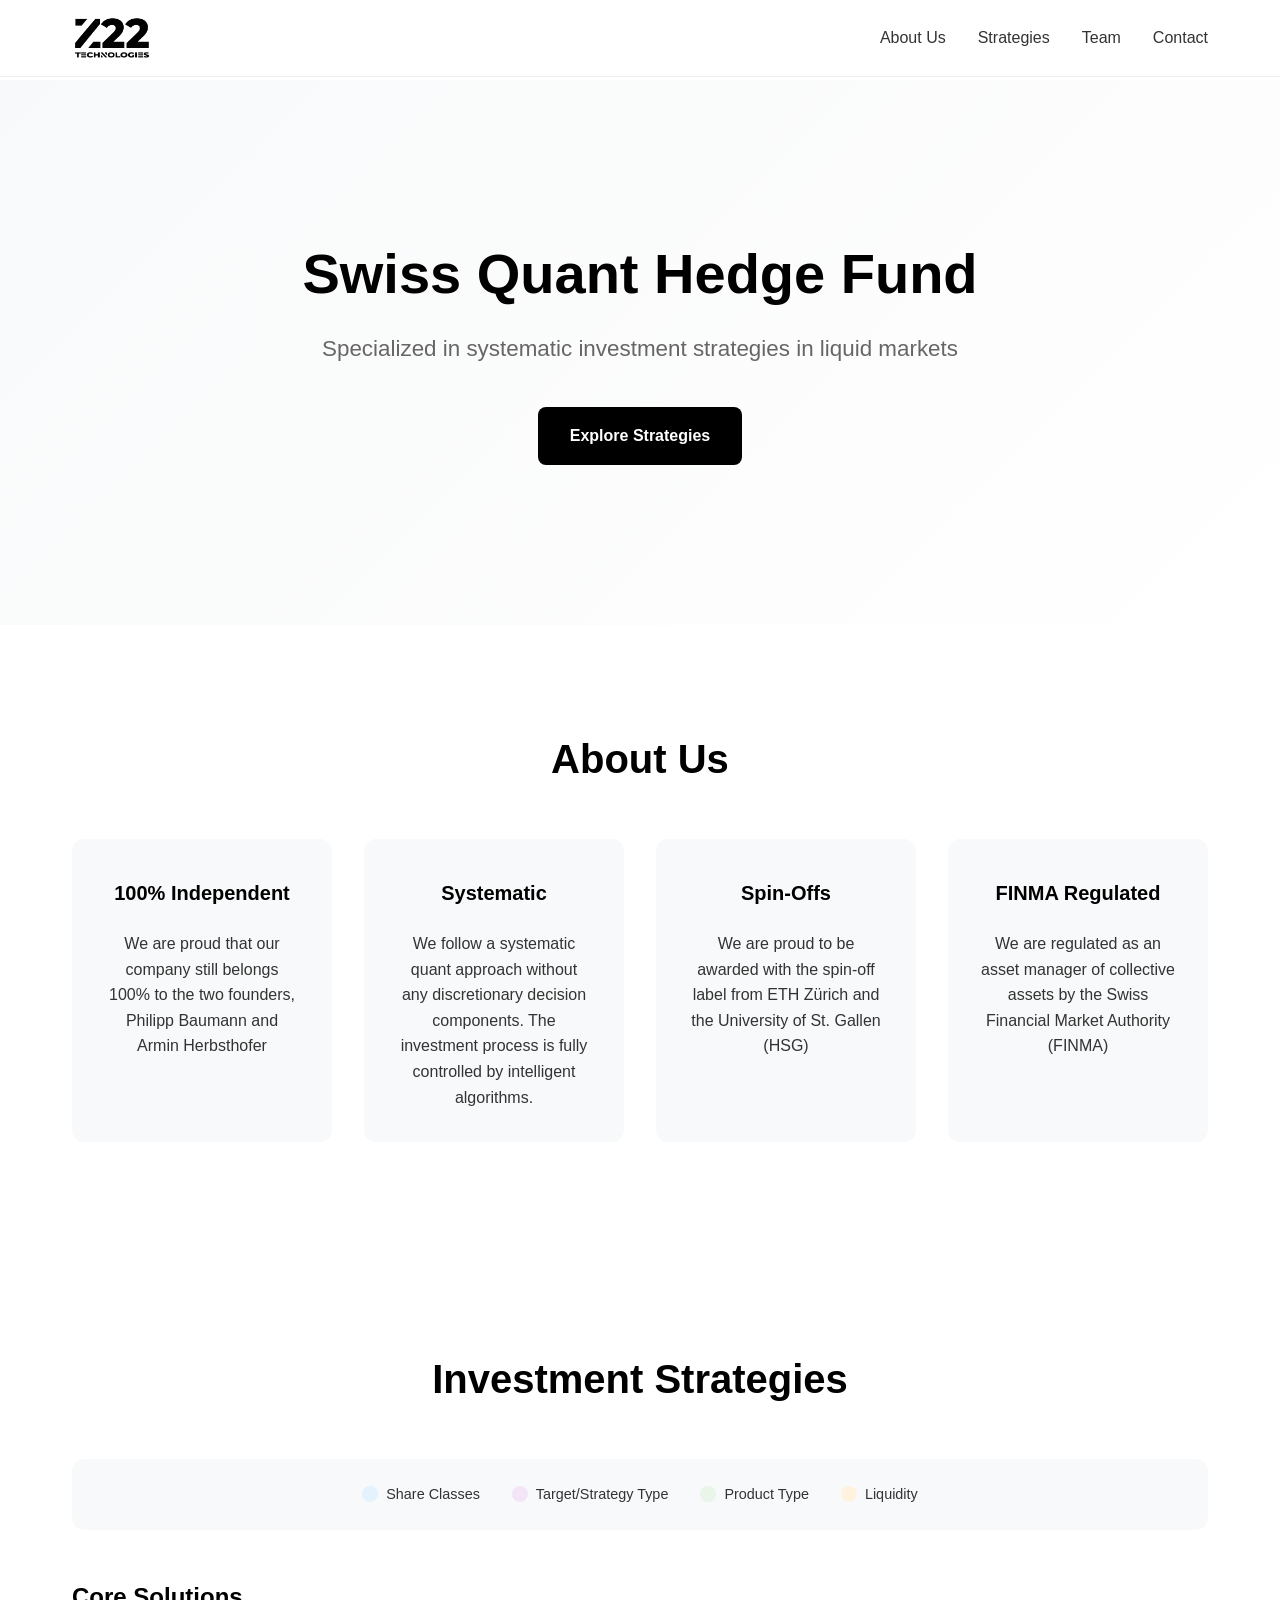
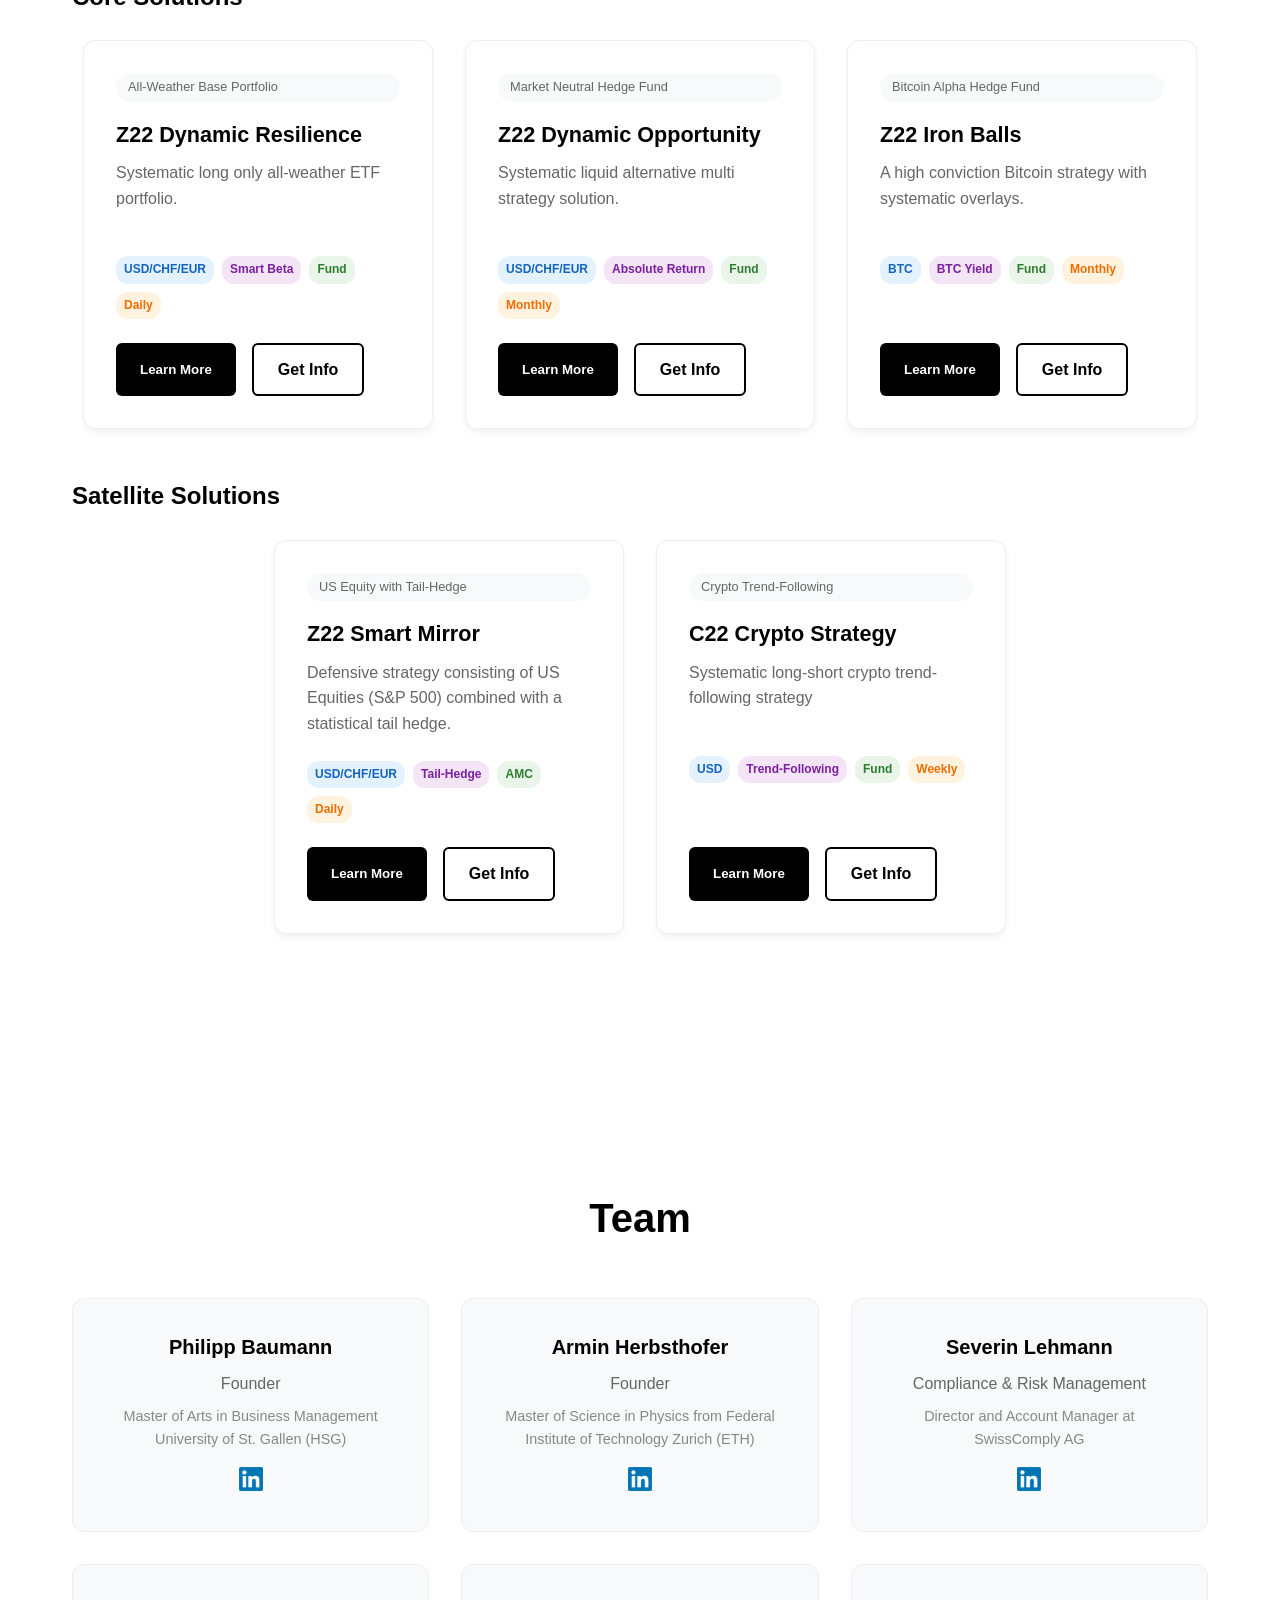
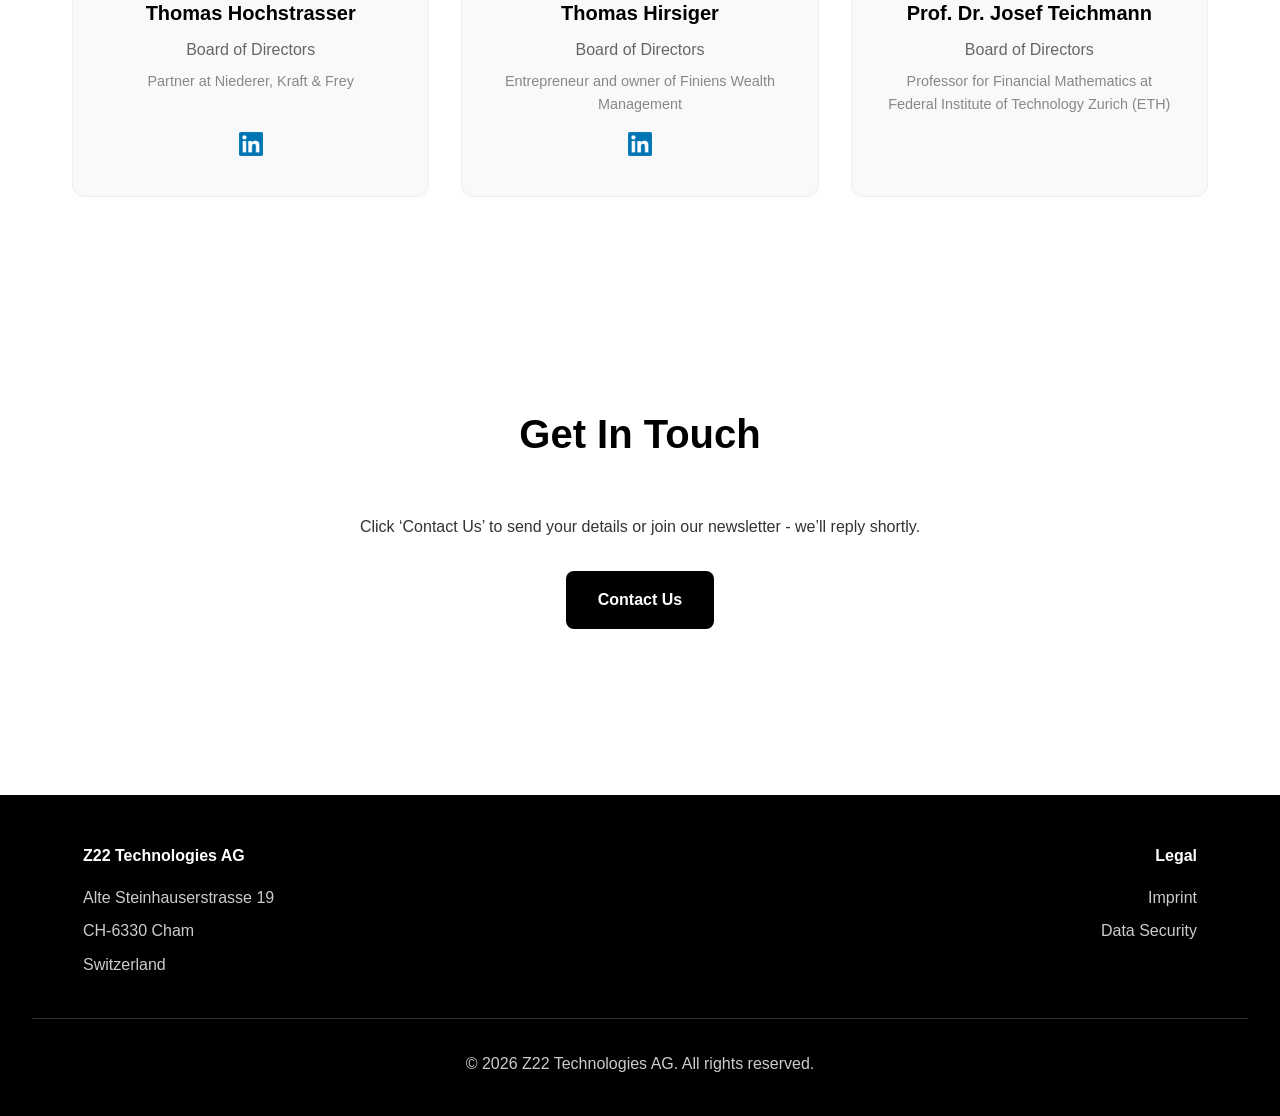
==== commit f5a447d3: "Update 18 Februar 2026" ====
--- a/index.html
+++ b/index.html
@@ -791,6 +791,8 @@
             </div>
         </div>
 
+        <h3 style="font-size:1.5rem; font-weight:700; margin-bottom:1.5rem; color:#000;">Core Solutions</h3>
+
         <div class="card-grid" id="strategies-grid">
 
            
@@ -830,7 +832,7 @@
     </tbody>
   </table>
 </div></div>
-                    <a href="/cdn-cgi/l/email-protection#fa899b969f89ba80c8c8d49992c5898f98909f998ec7a0c8c8dabe83949b979399daa89f899396939f94999fdad7dab3949c9588979b8e939594daa89f8b8f9f898e" class="btn-secondary">Get Info</a>
+                    <a href="mailto:sales@z22.ch?subject=Z22 Dynamic Resilience - Information Request" class="btn-secondary">Get Info</a>
                 </div>
             </div>
 
@@ -870,7 +872,7 @@
     </tbody>
   </table>
 </div></div>
-                    <a href="/cdn-cgi/l/email-protection#fa899b969f89ba80c8c8d49992c5898f98909f998ec7a0c8c8dabe83949b979399daa89f899396939f94999fdad7dab3949c9588979b8e939594daa89f8b8f9f898e" class="btn-secondary">Get Info</a>
+                    <a href="mailto:sales@z22.ch?subject=Z22 Dynamic Opportunity - Information Request" class="btn-secondary">Get Info</a>
                 </div>
             </div>
 
@@ -910,9 +912,95 @@
     </tbody>
   </table>
 </div></div>
-                    <a href="/cdn-cgi/l/email-protection#3241535e5741724800001c515a0d414750585751460f680000127b405d5c1270535e5e41121f127b5c545d405f53465b5d5c1260574347574146" class="btn-secondary">Get Info</a>
+                    <a href="mailto:sales@z22.ch?subject=Z22 Iron Balls - Information Request" class="btn-secondary">Get Info</a>
                 </div>
             </div>
+        </div>
+
+        <h3 style="font-size:1.5rem; font-weight:700; margin-bottom:1.5rem; margin-top:3rem; color:#000;">Satellite Solutions</h3>
+
+        <div class="card-grid">
+
+            <!-- Z22 Smart Mirror -->
+            <div class="card" data-strategy-id="smart-mirror" data-category="US Equity with Tail-Hedge">
+                <div class="card-category">US Equity with Tail-Hedge</div>
+                <h3>Z22 Smart Mirror</h3>
+                <p>Defensive strategy consisting of US Equities (S&P 500) combined with a statistical tail hedge.</p>
+                <div class="card-tags">
+                    <span class="tag asset">USD/CHF/EUR</span>
+                    <span class="tag target">Tail-Hedge</span>
+                    <span class="tag product">AMC</span>
+                    <span class="tag liquidity">Daily</span>
+                </div>
+                <div class="card-buttons">
+                    <button class="btn-primary" onclick="openCardModal(this)">Learn More</button>
+<div id="desc-smart-mirror" class="hidden longdesc"><div class="learnmore-wrap">
+  <table role="table" aria-label="Z22 Smart Mirror details" style="width:100%; border-collapse:collapse; font-size:0.95em;">
+    <tbody>
+      <tr>
+        <th scope="row" style="text-align:left; vertical-align:top; padding:6px 8px; width:180px;">Category</th>
+        <td style="padding:6px 8px;">US Equity with Tail-Hedge</td>
+      </tr>
+      <tr>
+        <th scope="row" style="text-align:left; vertical-align:top; padding:6px 8px;">Tags</th>
+        <td style="padding:6px 8px;">
+          <div class="tags-inline"><span class="tag asset">USD/CHF/EUR</span>
+                    <span class="tag target">Tail-Hedge</span>
+                    <span class="tag product">AMC</span>
+                    <span class="tag liquidity">Daily</span></div>
+        </td>
+      </tr>
+      <tr>
+        <th scope="row" style="text-align:left; vertical-align:top; padding:6px 8px;">Description</th>
+        <td style="padding:6px 8px;"><div>Z22 Smart Mirror offers an innovative investment strategy for investors looking for defensive exposure on the US Equity market. The Z22 Smart Mirror strategy is a systematic investment strategy that combines US equities (S&P 500) with a statistical tail hedge (Z22 VolaBoost). The strategy is designed for investors who want to participate in the potential upside of the US equity market while having an emotionless and systematically implemented tail hedging component in the strategy. The statistical tail hedge (Z22 VolaBoost) is implemented via long volatility ETFs tracking the VIX Futures.</div></td>
+      </tr>
+    </tbody>
+  </table>
+</div></div>
+                    <a href="mailto:sales@z22.ch?subject=Z22 Smart Mirror - Information Request" class="btn-secondary">Get Info</a>
+                </div>
+            </div>
+
+            <!-- C22 Crypto Strategy -->
+            <div class="card" data-strategy-id="c22-crypto" data-category="Crypto Trend-Following">
+                <div class="card-category">Crypto Trend-Following</div>
+                <h3>C22 Crypto Strategy</h3>
+                <p>Systematic long-short crypto trend-following strategy</p>
+                <div class="card-tags">
+                    <span class="tag asset">USD</span>
+                    <span class="tag target">Trend-Following</span>
+                    <span class="tag product">Fund</span>
+                    <span class="tag liquidity">Weekly</span>
+                </div>
+                <div class="card-buttons">
+                    <button class="btn-primary" onclick="openCardModal(this)">Learn More</button>
+<div id="desc-c22-crypto" class="hidden longdesc"><div class="learnmore-wrap">
+  <table role="table" aria-label="C22 Crypto Strategy details" style="width:100%; border-collapse:collapse; font-size:0.95em;">
+    <tbody>
+      <tr>
+        <th scope="row" style="text-align:left; vertical-align:top; padding:6px 8px; width:180px;">Category</th>
+        <td style="padding:6px 8px;">Crypto Trend-Following</td>
+      </tr>
+      <tr>
+        <th scope="row" style="text-align:left; vertical-align:top; padding:6px 8px;">Tags</th>
+        <td style="padding:6px 8px;">
+          <div class="tags-inline"><span class="tag asset">USD</span>
+                    <span class="tag target">Trend-Following</span>
+                    <span class="tag product">Fund</span>
+                    <span class="tag liquidity">Weekly</span></div>
+        </td>
+      </tr>
+      <tr>
+        <th scope="row" style="text-align:left; vertical-align:top; padding:6px 8px;">Description</th>
+        <td style="padding:6px 8px;"><div>The C22 Crypto Strategy offers an interesting opportunity for investors looking for exposure to the crypto space, with a focus on low correlation to traditional assets and the crypto market. The C22 Strategy is a systematic mid-frequency trend-following strategy trading long-short the most liquid crypto coins.</div></td>
+      </tr>
+    </tbody>
+  </table>
+</div></div>
+                    <a href="mailto:sales@z22.ch?subject=C22 Crypto Strategy - Information Request" class="btn-secondary">Get Info</a>
+                </div>
+            </div>
+
         </div>
     </section>
 
@@ -983,7 +1071,7 @@
         <h2>Get In Touch</h2>
         <div style="text-align: center;">
             <p style="margin-bottom: 2rem;">Click ‘Contact Us’ to send your details or join our newsletter - we’ll reply shortly.</p>
-            <a href="/cdn-cgi/l/email-protection#b2dad7dededdf2c880809cd1da8dc1c7d0d8d7d1c68ff1dddcc6d3d1c692e0d7c3c7d7c1c6" class="cta-button">Contact Us</a>
+            <a href="mailto:hello@z22.ch?subject=Contact Request" class="cta-button">Contact Us</a>
         </div>
     </section>
 
@@ -1019,7 +1107,7 @@
     
 
 
-<script data-cfasync="false" src="/cdn-cgi/scripts/5c5dd728/cloudflare-static/email-decode.min.js"></script><script>
+<script>
 document.addEventListener('DOMContentLoaded', function() {
   // --- Utilities
   const norm = (s='') => s.toLowerCase().replace(/[^a-z0-9]+/g,' ').trim().replace(/\s+/g,' ');
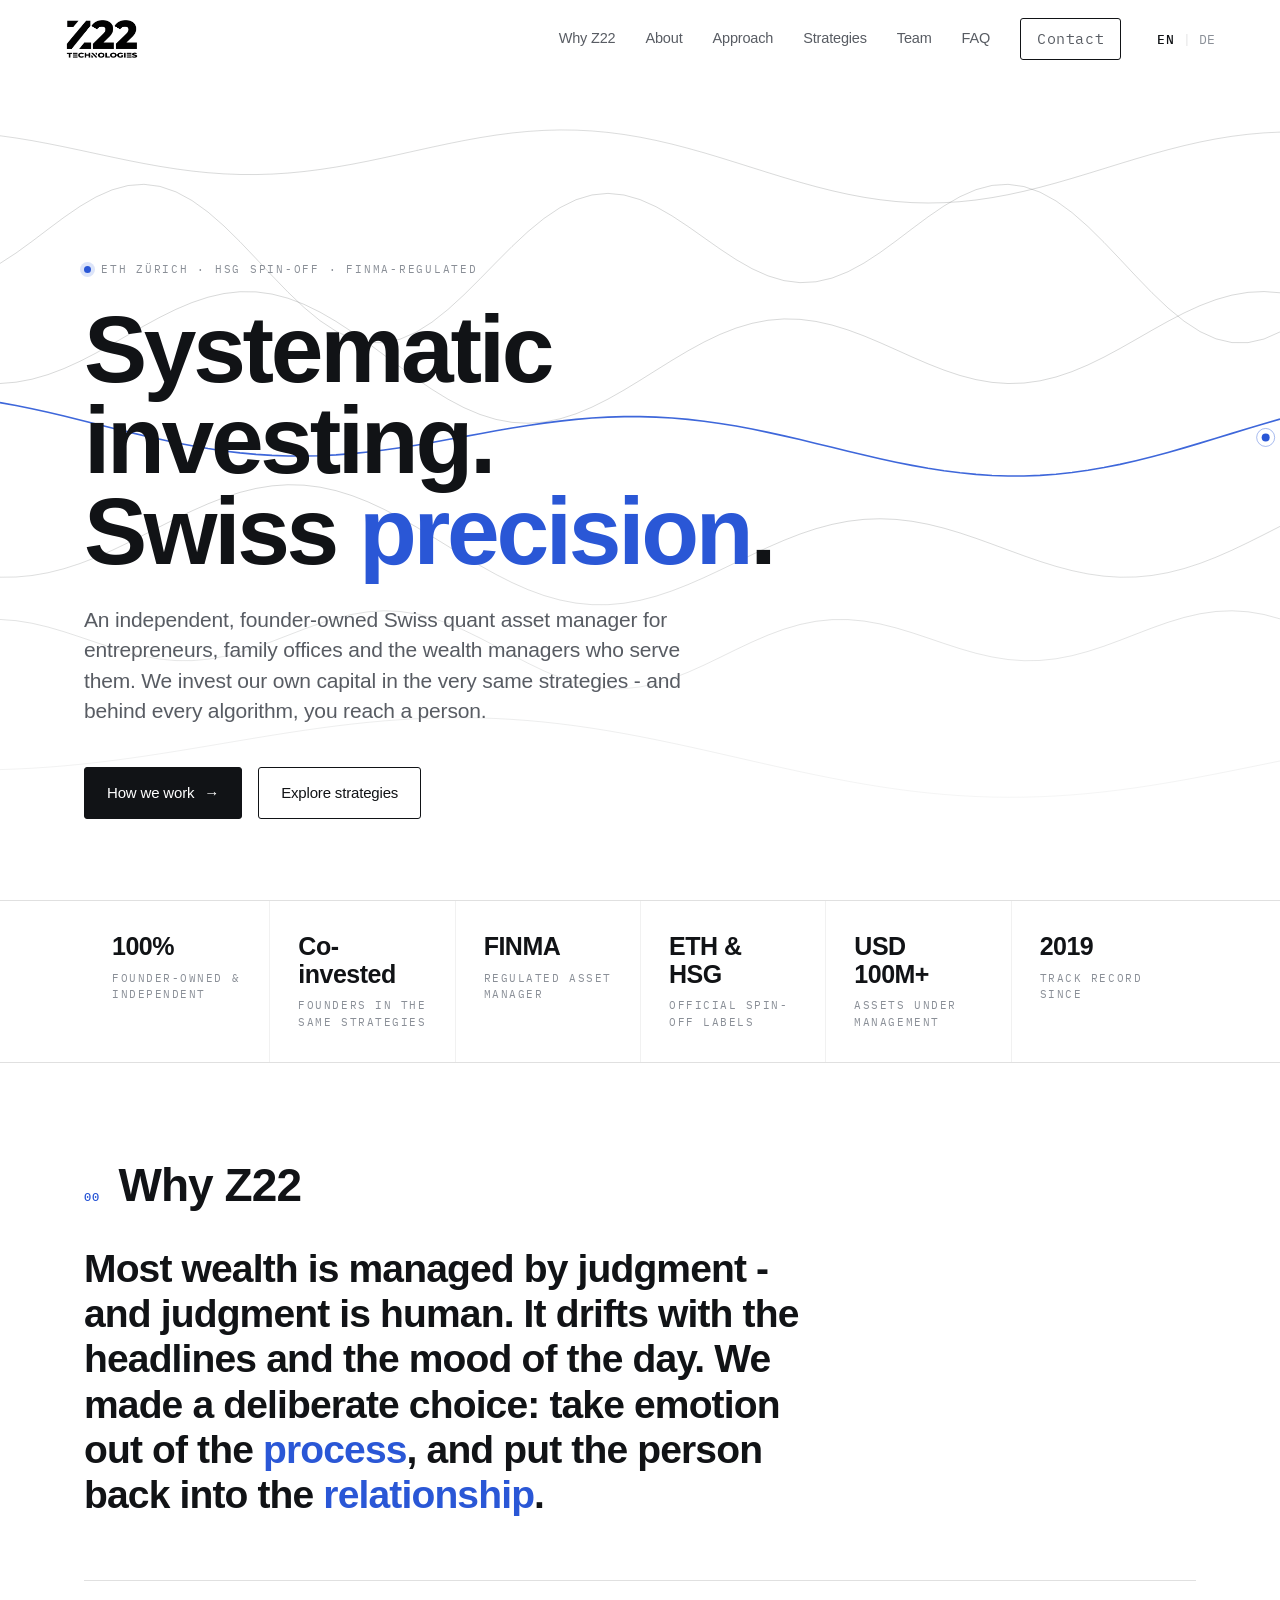
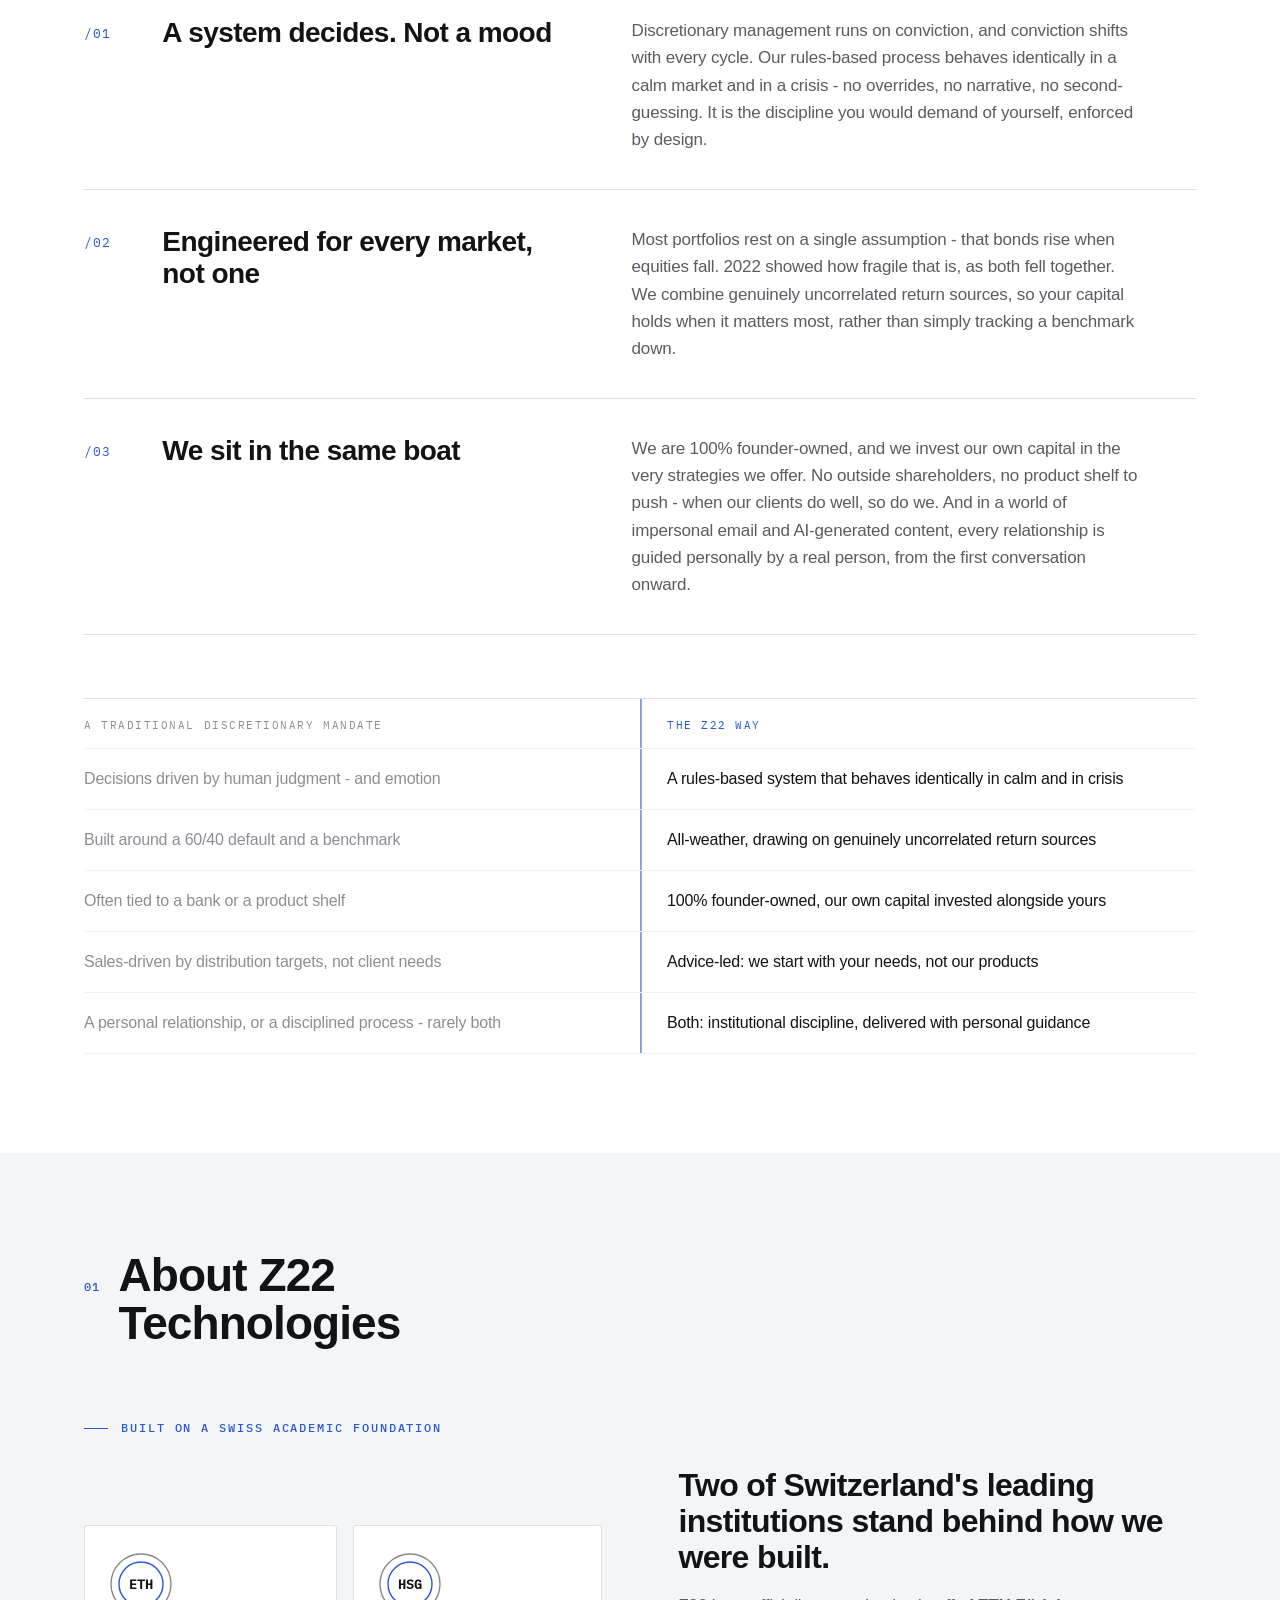
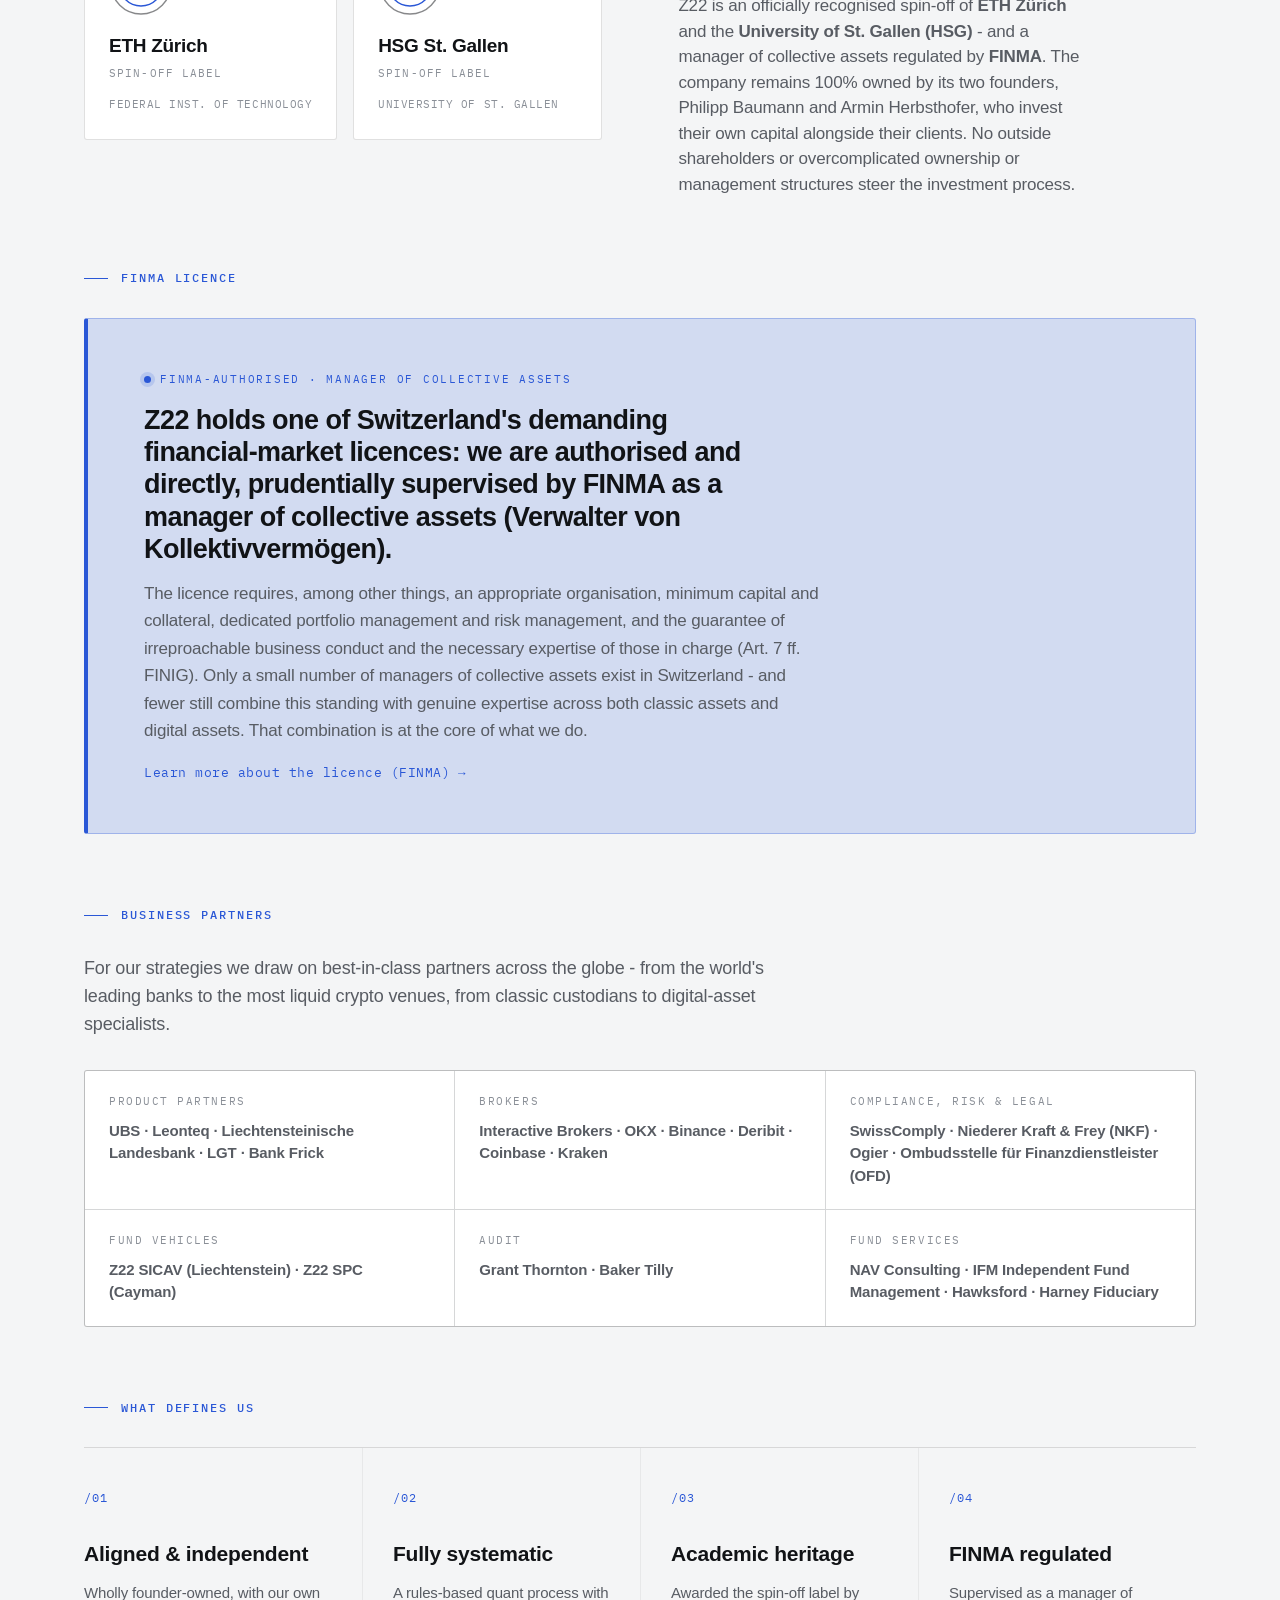
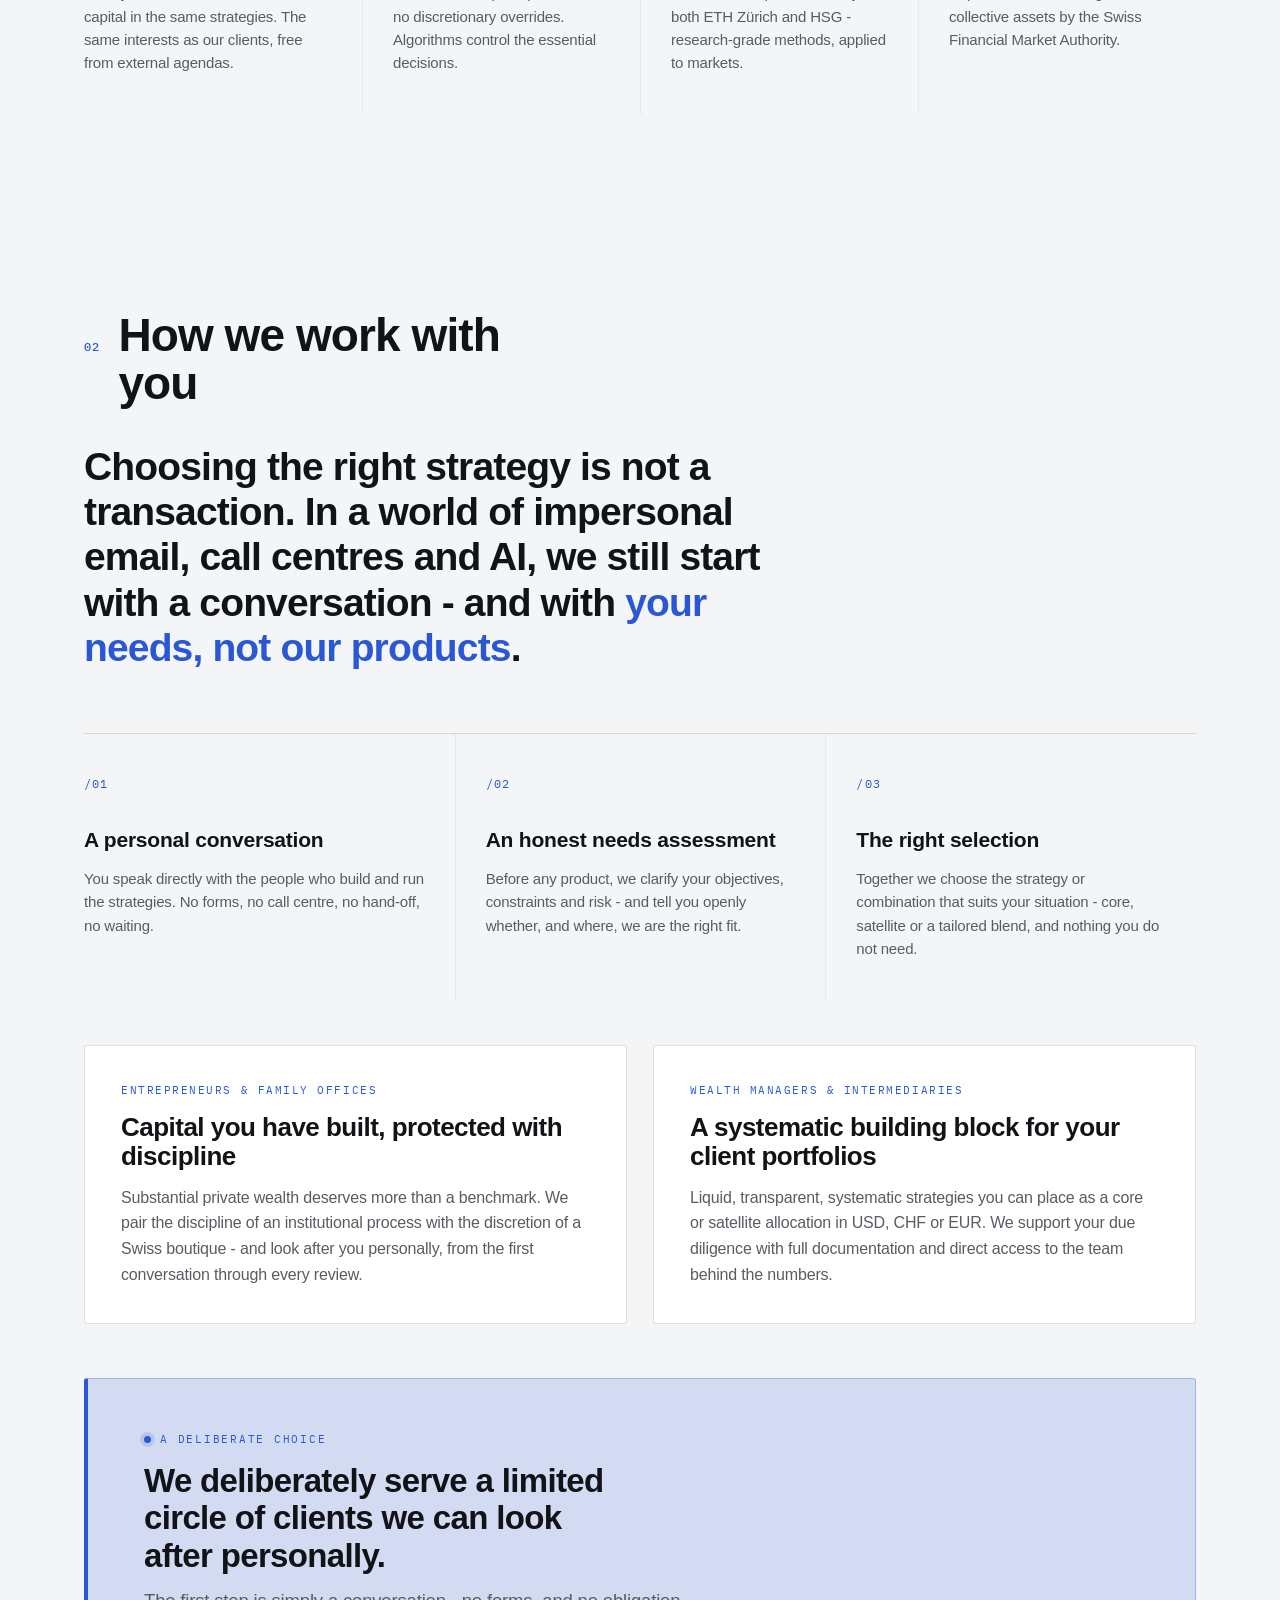
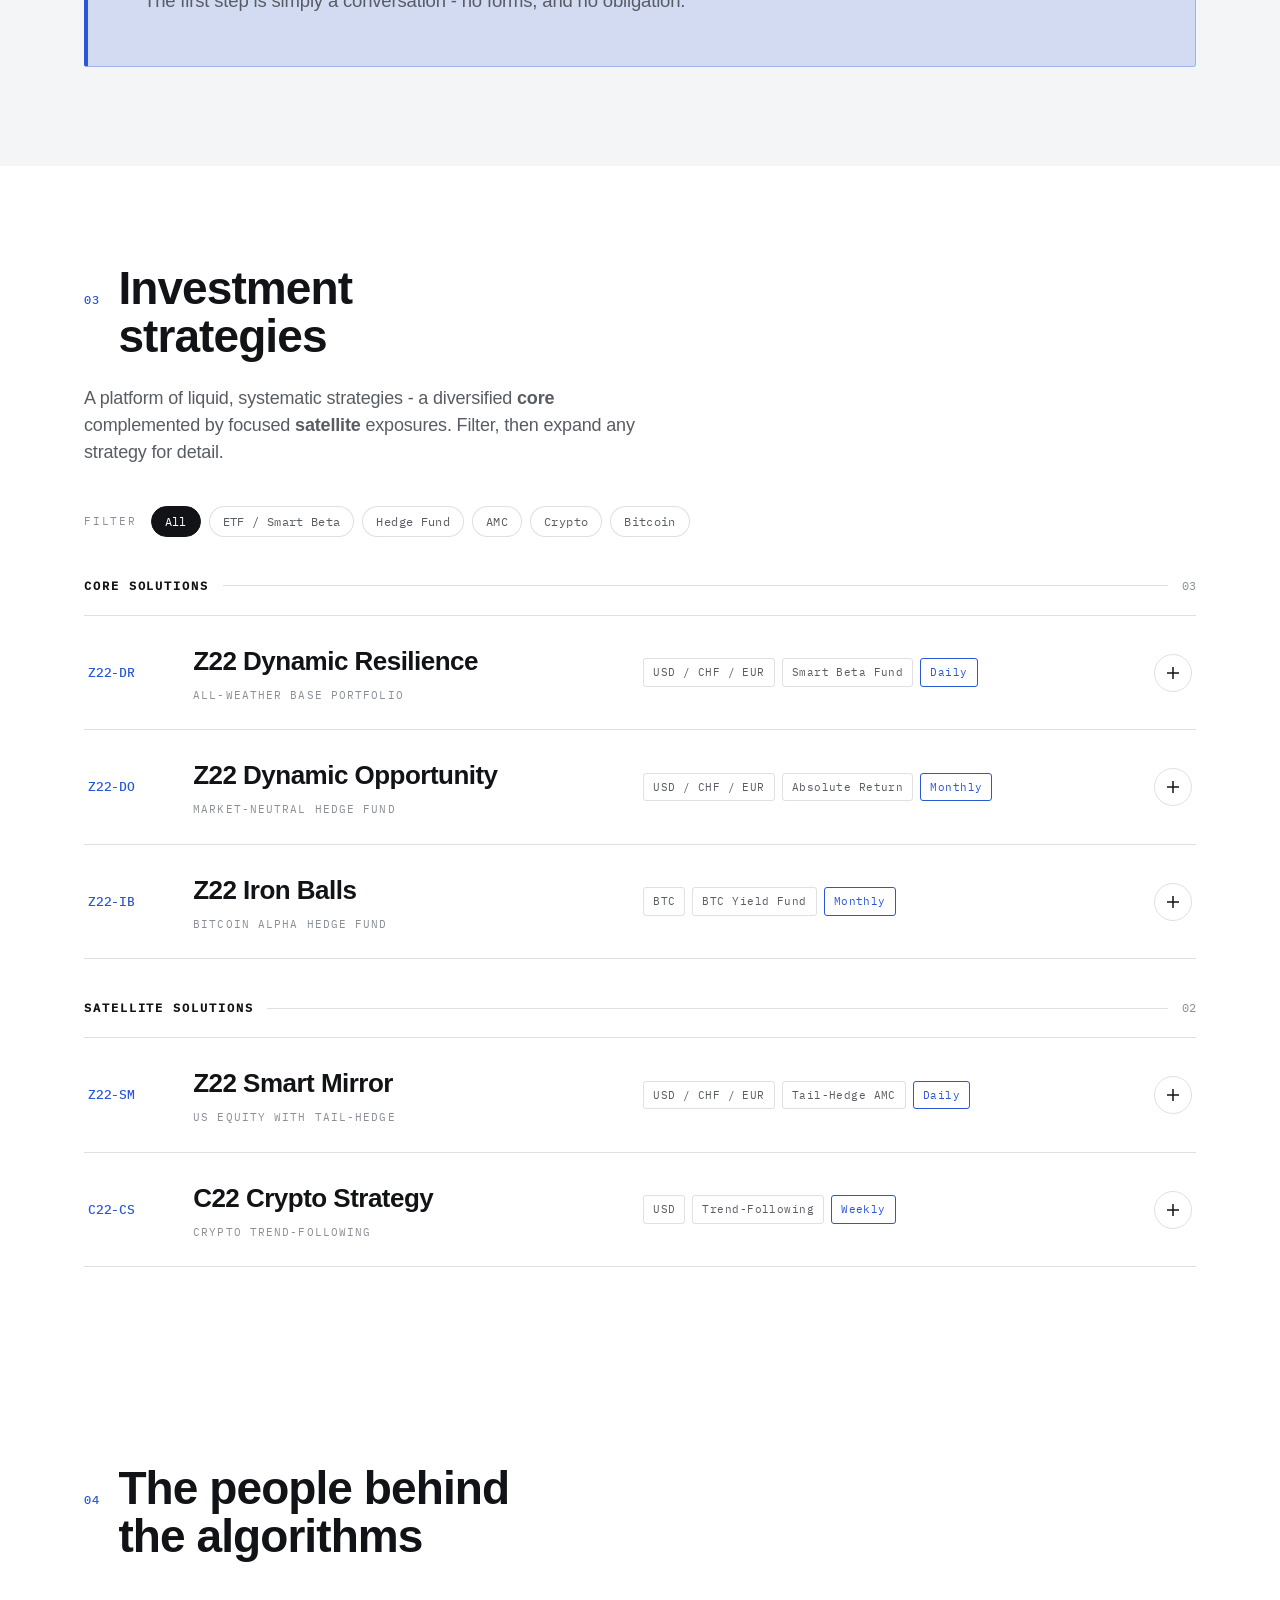
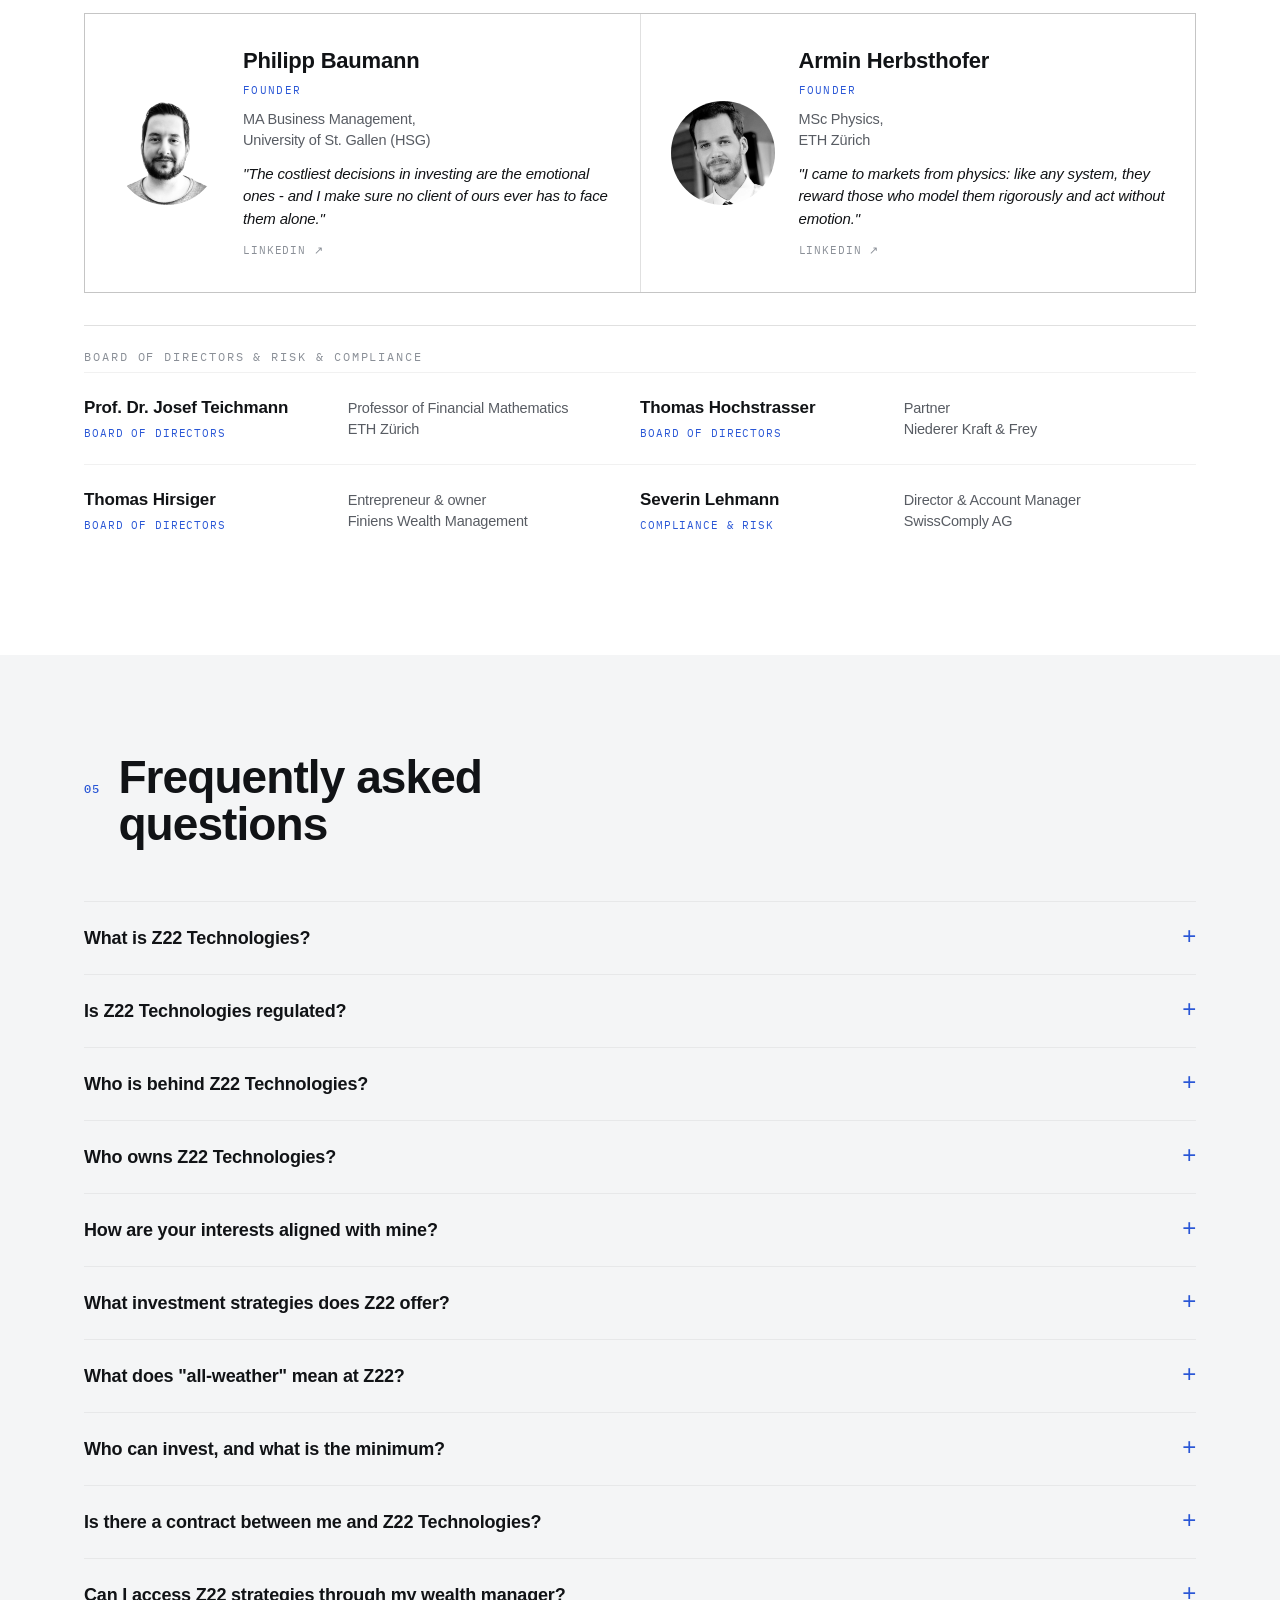
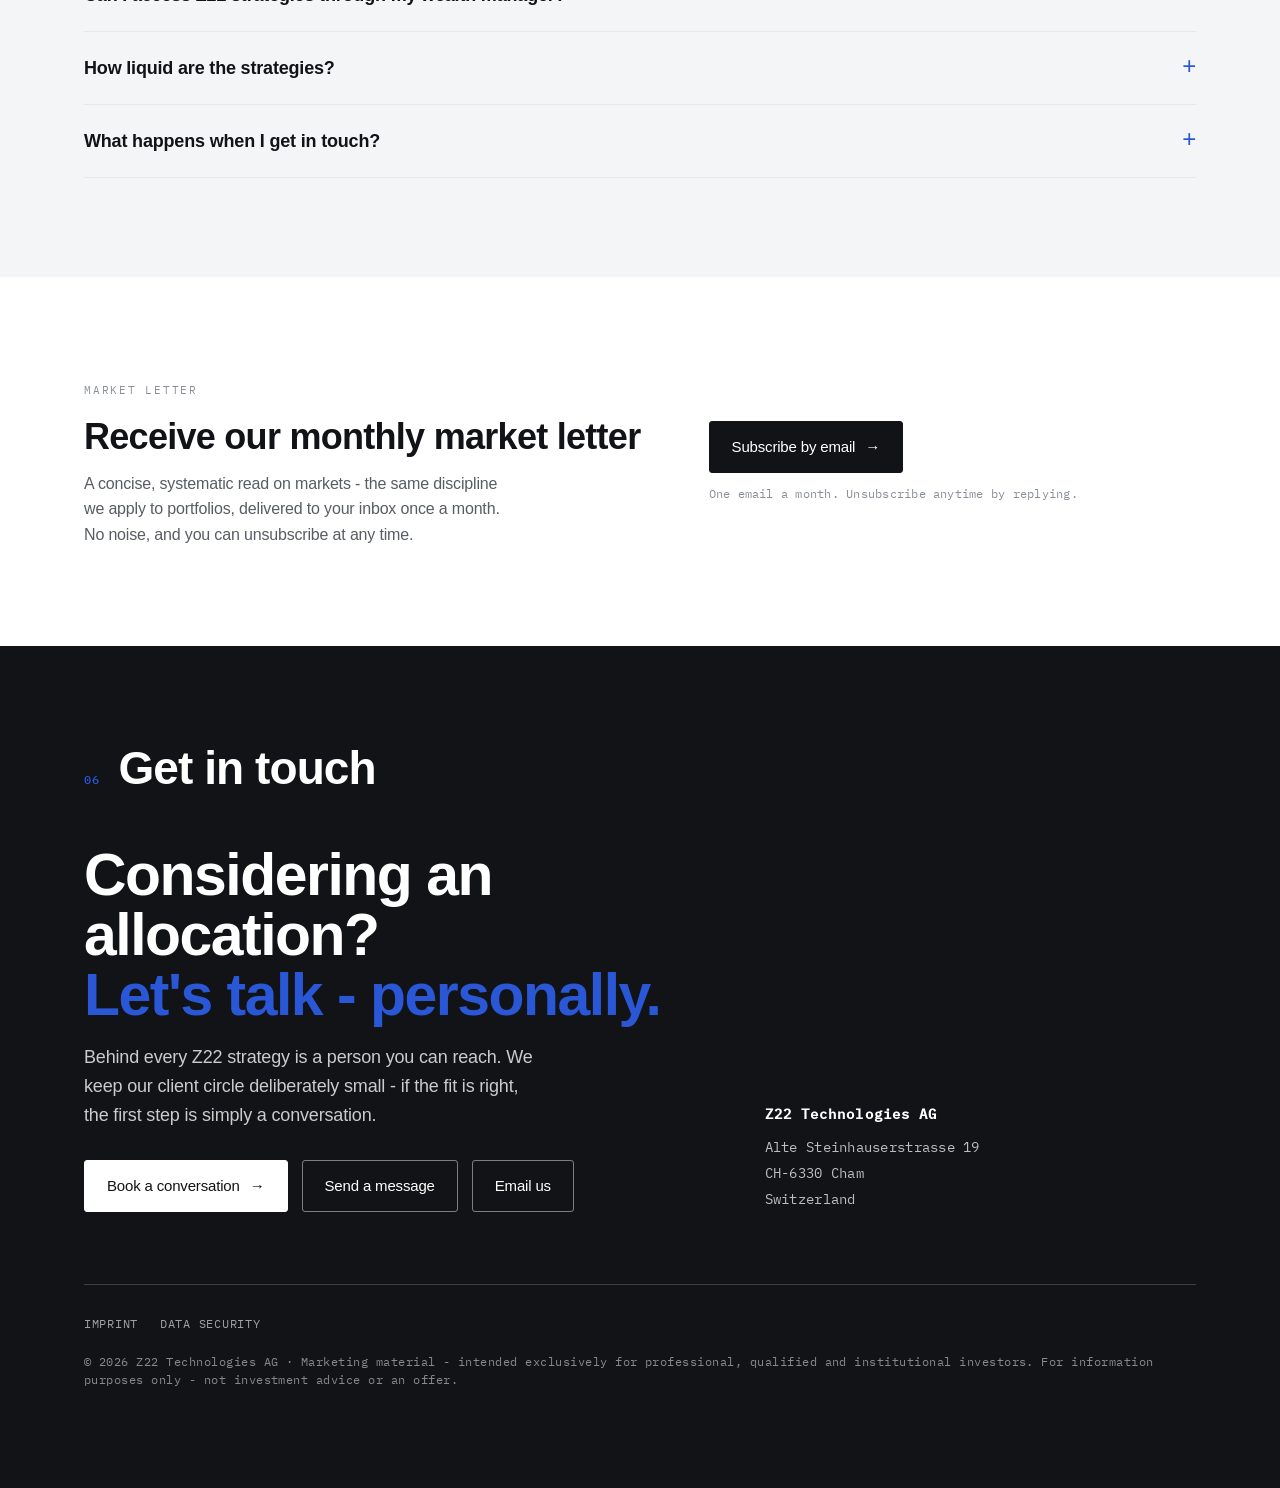
==== commit 4df09cd4: "Launch z22.ch website (DE + EN)" ====
--- a/index.html
+++ b/index.html
@@ -1,1586 +1,765 @@
 <!DOCTYPE html>
-<html lang="en">
+<html lang="en" data-theme="light" data-accent="cobalt" data-font="swiss" data-hero="signal">
 <head>
-    <meta charset="UTF-8">
-    <meta name="viewport" content="width=device-width, initial-scale=1.0">
-    <title>Z22 Technologies - Swiss Quant Hedge Fund</title>
-    <style>
-        * {
-            margin: 0;
-            padding: 0;
-            box-sizing: border-box;
-        }
-
-        body {
-            font-family: -apple-system, BlinkMacSystemFont, 'Segoe UI', Roboto, Oxygen, Ubuntu, Cantarell, sans-serif;
-            line-height: 1.6;
-            color: #333;
-            background: #fff;
-        }
-
-        /* Header */
-        .header {
-            position: fixed;
-            top: 0;
-            width: 100%;
-            background: rgba(255, 255, 255, 0.95);
-            backdrop-filter: blur(10px);
-            border-bottom: 1px solid #eee;
-            z-index: 1000;
-            padding: 1rem 0;
-        }
-
-        .nav {
-            max-width: 1200px;
-            margin: 0 auto;
-            display: flex;
-            justify-content: space-between;
-            align-items: center;
-            padding: 0 2rem;
-        }
-
-        .logo {
-            display: flex;
-            align-items: center;
-            gap: 0.5rem;
-            font-size: 1.5rem;
-            font-weight: 700;
-            color: #000;
-            text-decoration: none;
-        }
-
-        .logo-icon {
-            width: 80px;
-            height: auto;
-        }
-
-        .nav-links {
-            display: flex;
-            gap: 2rem;
-            list-style: none;
-        }
-
-        .nav-links a {
-            text-decoration: none;
-            color: #333;
-            font-weight: 500;
-            transition: color 0.3s;
-        }
-
-        .nav-links a:hover {
-            color: #000;
-        }
-
-        /* Mobile menu */
-        .mobile-menu-toggle {
-            display: none;
-            background: none;
-            border: none;
-            font-size: 1.5rem;
-            cursor: pointer;
-        }
-
-        /* Hero Section */
-        .hero {
-            margin-top: 80px;
-            padding: 10rem 2rem;
-            text-align: center;
-            background: linear-gradient(135deg, #f8f9fa 0%, #fff 100%);
-        }
-
-        .hero-content {
-            max-width: 1000px;
-            margin: 0 auto;
-        }
-
-        .hero h1 {
-            font-size: 3.5rem;
-            font-weight: 700;
-            margin-bottom: 1.5rem;
-            color: #000;
-            line-height: 1.2;
-        }
-
-        .hero p {
-            font-size: 1.4rem;
-            color: #666;
-            margin-bottom: 2.5rem;
-        }
-
-        .cta-button {
-            background: #000;
-            color: #fff;
-            padding: 1rem 2rem;
-            border: none;
-            border-radius: 8px;
-            font-size: 1rem;
-            font-weight: 600;
-            cursor: pointer;
-            text-decoration: none;
-            display: inline-block;
-            transition: background 0.3s;
-        }
-
-        .cta-button:hover {
-            background: #333;
-        }
-
-        /* Section styles */
-        .section {
-            padding: 4rem 2rem;
-            max-width: 1200px;
-            margin: 0 auto;
-        }
-
-        .section h2 {
-            font-size: 2.5rem;
-            font-weight: 700;
-            margin-bottom: 3rem;
-            text-align: center;
-            color: #000;
-        }
-
-        /* Color legend */
-        .color-legend {
-            display: flex;
-            justify-content: center;
-            gap: 2rem;
-            margin-bottom: 3rem;
-            flex-wrap: wrap;
-            padding: 1.5rem;
-            background: #f8f9fa;
-            border-radius: 12px;
-        }
-
-        .legend-item {
-            display: flex;
-            align-items: center;
-            gap: 0.5rem;
-            font-size: 0.9rem;
-        }
-
-        .legend-color {
-            width: 16px;
-            height: 16px;
-            border-radius: 8px;
-        }
-
-        .legend-color.asset {
-            background: #e3f2fd;
-        }
-
-        .legend-color.target {
-            background: #f3e5f5;
-        }
-
-        .legend-color.product {
-            background: #e8f5e8;
-        }
-
-        .legend-color.liquidity {
-            background: #fff3e0;
-        }
-        .strategy-filters {
-            display: flex;
-            justify-content: center;
-            gap: 1rem;
-            margin-bottom: 3rem;
-            flex-wrap: wrap;
-        }
-
-        .filter-btn {
-            padding: 0.5rem 1rem;
-            border: 2px solid #ddd;
-            background: #fff;
-            border-radius: 25px;
-            cursor: pointer;
-            transition: all 0.3s;
-            font-size: 0.9rem;
-        }
-
-        .filter-btn.active,
-        .filter-btn:hover {
-            background: #000;
-            color: #fff;
-            border-color: #000;
-        }
-
-        /* Card grid */
-        .card-grid {
-            display: grid;
-            grid-template-columns: repeat(auto-fit, minmax(350px, 1fr));
-            gap: 2rem;
-            margin-bottom: 3rem;
-        }
-
-        .card {
-            border: 1px solid #eee;
-            border-radius: 12px;
-            padding: 2rem;
-            background: #fff;
-            box-shadow: 0 4px 6px rgba(0, 0, 0, 0.05);
-            transition: transform 0.3s, box-shadow 0.3s;
-            display: flex;
-            flex-direction: column;
-        }
-
-        .card:hover {
-            transform: translateY(-4px);
-            box-shadow: 0 8px 25px rgba(0, 0, 0, 0.1);
-        }
-
-        .card-header {
-            display: flex;
-            justify-content: between;
-            align-items: flex-start;
-            margin-bottom: 1rem;
-        }
-
-        .card-category {
-            background: #f8f9fa;
-            padding: 0.25rem 0.75rem;
-            border-radius: 15px;
-            font-size: 0.8rem;
-            color: #666;
-            margin-bottom: 1rem;
-        }
-
-        .card h3 {
-            font-size: 1.35rem;
-            font-weight: 700;
-            margin-bottom: 0.5rem;
-            color: #000;
-        }
-
-        .card-aum {
-            font-size: 0.9rem;
-            color: #666;
-            margin-bottom: 1rem;
-        }
-
-        .card p {
-            color: #666;
-            margin-bottom: 1.5rem;
-            min-height: 4.5rem;
-            display: -webkit-box;
-            -webkit-line-clamp: 3;
-            -webkit-box-orient: vertical;
-            overflow: hidden;
-        }
-
-        .card-tags {
-            display: flex;
-            flex-wrap: wrap;
-            gap: 0.5rem;
-            margin-bottom: 1.5rem;
-            min-height: 2.5rem;
-            align-content: flex-start;
-        }
-
-        .tag {
-            padding: 0.25rem 0.5rem;
-            border-radius: 12px;
-            font-size: 0.75rem;
-            font-weight: 600;
-        }
-
-        .tag.asset {
-            background: #e3f2fd;
-            color: #1565c0;
-        }
-
-        .tag.target {
-            background: #f3e5f5;
-            color: #7b1fa2;
-        }
-
-        .tag.product {
-            background: #e8f5e8;
-            color: #2e7d32;
-        }
-
-        .tag.liquidity {
-            background: #fff3e0;
-            color: #ef6c00;
-        }
-
-        .card-buttons {
-            display: flex;
-            gap: 1rem;
-            margin-top: auto;
-        }
-
-        .btn-primary {
-            background: #000;
-            color: #fff;
-            padding: 0.75rem 1.5rem;
-            border: none;
-            border-radius: 6px;
-            cursor: pointer;
-            font-weight: 600;
-            text-decoration: none;
-            transition: background 0.3s;
-        }
-
-        .btn-primary:hover {
-            background: #333;
-        }
-
-        .btn-secondary {
-            background: #fff;
-            color: #000;
-            padding: 0.75rem 1.5rem;
-            border: 2px solid #000;
-            border-radius: 6px;
-            cursor: pointer;
-            font-weight: 600;
-            text-decoration: none;
-            transition: all 0.3s;
-        }
-
-        .btn-secondary:hover {
-            background: #000;
-            color: #fff;
-        }
-
-        /* Modal */
-        .modal {
-            display: none;
-            position: fixed;
-            top: 0;
-            left: 0;
-            width: 100%;
-            height: 100%;
-            background: rgba(0, 0, 0, 0.5);
-            z-index: 2000;
-        }
-
-        .modal-content {
-            position: absolute;
-            top: 50%;
-            left: 50%;
-            transform: translate(-50%, -50%);
-            background: #fff;
-            padding: 2rem;
-            border-radius: 12px;
-            max-width: 600px;
-            width: 90%;
-            max-height: 80%;
-            overflow-y: auto;
-        }
-
-        .modal-close {
-            position: absolute;
-            top: 1rem;
-            right: 1rem;
-            background: none;
-            border: none;
-            font-size: 1.5rem;
-            cursor: pointer;
-        }
-
-        /* Team grid */
-        .team-grid {
-            display: grid;
-            grid-template-columns: repeat(auto-fit, minmax(300px, 1fr));
-            gap: 2rem;
-        }
-
-        .team-member {
-            text-align: center;
-            padding: 2rem;
-            border: 1px solid #eee;
-            border-radius: 12px;
-            background: #f8f9fa;
-        }
-
-        .team-member h4 {
-            font-size: 1.25rem;
-            margin-bottom: 0.5rem;
-            color: #000;
-        }
-
-        .team-member .role {
-            color: #666;
-            margin-bottom: 0.5rem;
-        }
-
-        .team-member .education {
-            font-size: 0.9rem;
-            color: #888;
-            margin-bottom: 1rem;
-        }
-
-        .team-member .linkedin {
-            margin-top: 1rem;
-        }
-
-        .linkedin-icon {
-            width: 24px;
-            height: 24px;
-            transition: opacity 0.3s;
-        }
-
-        .linkedin-icon:hover {
-            opacity: 0.7;
-        }
-
-        /* About us content */
-        .about-content {
-            display: grid;
-            grid-template-columns: repeat(auto-fit, minmax(250px, 1fr));
-            gap: 2rem;
-            margin-top: 2rem;
-        }
-
-        .about-card {
-            background: #f8f9fa;
-            padding: 2rem;
-            border-radius: 12px;
-            text-align: center;
-            display: flex;
-            flex-direction: column;
-            align-items: center;
-            justify-content: flex-start;
-        }
-
-        .about-card h4 {
-            font-size: 1.25rem;
-            margin-bottom: 1rem;
-            color: #000;
-        }
-
-        .about-card p {
-            margin: 0;
-            flex-grow: 1;
-            display: flex;
-            align-items: center;
-        }
-
-        /* Footer */
-        .footer {
-            background: #000;
-            color: #fff;
-            padding: 3rem 2rem 2rem;
-            margin-top: 4rem;
-        }
-
-        .footer-content {
-            max-width: 1200px;
-            margin: 0 auto;
-            display: grid;
-            grid-template-columns: 1fr 1fr 1fr;
-            gap: 2rem;
-        }
-
-        .footer-left {
-            text-align: left;
-        }
-
-        .footer-center {
-            text-align: center;
-        }
-
-        .footer-right {
-            text-align: right;
-        }
-
-        .footer h4 {
-            margin-bottom: 1rem;
-        }
-
-        .footer p {
-            margin-bottom: 0.5rem;
-            color: #ccc;
-        }
-
-        .footer a {
-            color: #ccc;
-            text-decoration: none;
-            transition: color 0.3s;
-        }
-
-        .footer a:hover {
-            color: #fff;
-        }
-
-        .footer-bottom {
-            border-top: 1px solid #333;
-            margin-top: 2rem;
-            padding-top: 2rem;
-            text-align: center;
-            color: #666;
-        }
-
-        /* Responsive */
-        @media (max-width: 768px) {
-            .nav-links {
-                display: none;
-            }
-
-            .mobile-menu-toggle {
-                display: block;
-            }
-
-            .hero h1 {
-                font-size: 2rem;
-            }
-
-            .card-grid {
-                grid-template-columns: 1fr;
-            }
-
-            .card-buttons {
-                flex-direction: column;
-            }
-
-            .strategy-filters {
-                justify-content: flex-start;
-                overflow-x: auto;
-                padding-bottom: 1rem;
-            }
-        }
-
-        .hidden{display:none !important;}
-    
-    .team-member .linkedin {
-        display: flex;
-        justify-content: center;
-        align-items: center;
-        margin-top: 1rem;
-    }
-    .linkedin-icon {
-        width: 24px;
-        height: 24px;
-        object-fit: contain;
-    }
-    
-    .about-card {
-        text-align: center;
-        display: flex;
-        flex-direction: column;
-        justify-content: flex-start;
-        align-items: center;
-    }
-    .about-card h4 {
-        text-align: center;
-        margin-bottom: 1rem;
-    }
-    .about-card p {
-        text-align: center;
-    }
-    
-/* --- Align About cards across columns/rows --- */
-.about-content { align-items: stretch; }
-.about-card { height: 100%; display: flex; flex-direction: column; justify-content: flex-start; }
-.about-card h4 { 
-    text-align: center; 
-    margin-bottom: 1rem; 
-    display: flex; 
-    align-items: center; 
-    justify-content: center; 
-    min-height: 2.75rem; /* ensure headings line up across cards */
+<meta charset="UTF-8" />
+<meta name="viewport" content="width=device-width, initial-scale=1.0" />
+<title>Z22 Technologies - Swiss Quant Asset Manager</title>
+<meta name="description" content="Z22 Technologies is an independent, founder-owned Swiss quant asset manager - FINMA-authorised as a manager of collective assets, an ETH Zürich and HSG spin-off - investing across classic and digital assets (crypto) for entrepreneurs, family offices and their wealth managers. We invest our own capital alongside our clients and guide every relationship personally." />
+<meta name="robots" content="index, follow, max-image-preview:large, max-snippet:-1" />
+<link rel="canonical" href="https://www.z22.ch/" />
+<link rel="alternate" hreflang="en" href="https://www.z22.ch/" />
+<link rel="alternate" hreflang="de" href="https://www.z22.ch/index.de.html" />
+<link rel="alternate" hreflang="x-default" href="https://www.z22.ch/" />
+
+<!-- Icons -->
+<link rel="icon" href="assets/favicon.svg" type="image/svg+xml" />
+<link rel="icon" href="assets/favicon-48.png" type="image/png" sizes="48x48" />
+<link rel="apple-touch-icon" href="assets/apple-touch-icon.png" />
+
+<!-- Open Graph / Twitter -->
+<meta property="og:type" content="website" />
+<meta property="og:site_name" content="Z22 Technologies" />
+<meta property="og:title" content="Z22 Technologies - Swiss Quant Asset Manager" />
+<meta property="og:description" content="An independent, founder-owned Swiss quant asset manager for entrepreneurs, family offices and wealth managers - FINMA-authorised as a manager of collective assets, investing across classic and digital assets (crypto). We invest our own capital alongside our clients - and guide every relationship personally." />
+<meta property="og:url" content="https://www.z22.ch/" />
+<meta property="og:image" content="https://www.z22.ch/assets/og-image.png" />
+<meta property="og:locale" content="en_GB" />
+<meta name="twitter:card" content="summary_large_image" />
+<meta name="twitter:title" content="Z22 Technologies - Swiss Quant Asset Manager" />
+<meta name="twitter:description" content="An independent, founder-owned Swiss quant asset manager for entrepreneurs, family offices and wealth managers - FINMA-authorised as a manager of collective assets, investing across classic and digital assets (crypto). We invest our own capital alongside our clients - and guide every relationship personally." />
+<meta name="twitter:image" content="https://www.z22.ch/assets/og-image.png" />
+
+<!-- Structured data: organization (helps AI / search understand the entity) -->
+<script type="application/ld+json">
+{
+  "@context": "https://schema.org",
+  "@type": "FinancialService",
+  "name": "Z22 Technologies AG",
+  "alternateName": "Z22 Technologies",
+  "url": "https://www.z22.ch/",
+  "logo": "https://www.z22.ch/assets/z22-logo.png",
+  "image": "https://www.z22.ch/assets/z22-logo.png",
+  "description": "Z22 Technologies is an independent, founder-owned Swiss quant asset manager, FINMA-authorised and prudentially supervised as a manager of collective assets (Verwalter von Kollektivvermögen), and an official spin-off of ETH Zürich and the University of St. Gallen (HSG). The founders invest their own capital in the same strategies offered to clients. It builds all-weather and absolute-return strategies in liquid markets across both classic assets and digital assets (crypto), driven entirely by algorithms, never by discretion.",
+  "slogan": "Systematic investing. Swiss precision.",
+  "foundingDate": "2019",
+  "email": "hello@z22.ch",
+  "founders": [
+    { "@type": "Person", "name": "Philipp Baumann", "jobTitle": "Founder", "sameAs": "https://www.linkedin.com/in/philipp-baumann-715a9691/" },
+    { "@type": "Person", "name": "Armin Herbsthofer", "jobTitle": "Founder", "sameAs": "https://www.linkedin.com/in/armin-herbsthofer/" }
+  ],
+  "address": {
+    "@type": "PostalAddress",
+    "streetAddress": "Alte Steinhauserstrasse 19",
+    "postalCode": "6330",
+    "addressLocality": "Cham",
+    "addressRegion": "Zug",
+    "addressCountry": "CH"
+  },
+  "areaServed": "CH",
+  "sameAs": ["https://www.linkedin.com/company/z22-technologies-ag"],
+  "identifier": { "@type": "PropertyValue", "propertyID": "UID", "value": "CHE-485.152.086" },
+  "knowsAbout": ["Systematic investing", "Quantitative asset management", "Manager of collective assets", "Verwalter von Kollektivvermögen", "All-weather portfolio", "Absolute return", "Trend following", "Digital assets", "Crypto", "Bitcoin", "Family office", "Wealth management"]
 }
-.about-card p { 
-    text-align: center; 
-    margin: 0; 
-    flex-grow: 1; 
-    display: flex; 
-    align-items: center; 
-    justify-content: center; 
-    min-height: 5.25rem; /* ensure body text baselines align across cards */
-}
-
-/* --- Consistent LinkedIn icon alignment within team cards --- */
-.team-member { display: flex; flex-direction: column; justify-content: flex-start; }
-.team-member .linkedin { 
-    margin-top: auto; 
-    display: flex; 
-    justify-content: center; 
-    align-items: center; 
-}
-.linkedin-icon { width: 24px; height: 24px; object-fit: contain; }
-
-
-.about-content { display: flex; align-items: stretch; }
-.about-card { display: flex; flex-direction: column; justify-content: flex-start; height: 100%; }
-.about-card h4 { min-height: 3rem; display: flex; align-items: center; justify-content: center; }
-.about-card p { flex-grow: 1; display: flex; align-items: flex-start; justify-content: center; text-align: center; }
-
-
-/* --- Footer right alignment for Legal/Imprint/Data Security --- */
-.footer-content { display: flex; gap: 2rem; }
-.footer-left { text-align: left; }
-.footer-right { margin-left: auto; text-align: right; }
-
-/* --- Ensure About cards are equal size --- */
-.about-content {
-    display: grid;
-    grid-template-columns: repeat(auto-fit, minmax(250px, 1fr));
-    gap: 2rem;
-    align-items: stretch; /* stretch children to equal height */
-}
-.about-card {
-    background: #f8f9fa;
-    padding: 2rem;
-    border-radius: 12px;
-    text-align: center;
-    display: flex;
-    flex-direction: column;
-    justify-content: flex-start;
-    align-items: center;
-    height: 100%;
-    min-height: 220px; /* consistent minimum height across all four boxes */
-}
-.about-card h4 {
-    font-size: 1.25rem;
-    margin-bottom: 1rem;
-    color: #000;
-    min-height: 2.75rem; /* keep headings aligned */
-    display: flex;
-    align-items: center;
-    justify-content: center;
-}
-.about-card p {
-    margin: 0;
-    flex-grow: 1;
-    display: flex;
-    align-items: flex-start; /* start at same top line */
-    justify-content: center;
-    text-align: center;
-}
-
-
-/* --- Keep strategy card sizes consistent when filtering --- */
-.card-grid {
-    display: flex;
-    flex-wrap: wrap;
-    gap: 2rem;
-    justify-content: center; /* center remaining cards */
-}
-.card-grid .card {
-    width: 350px;           /* consistent card width */
-    max-width: 100%;
-}
-@media (max-width: 768px) {
-    .card-grid .card {
-        width: 100%;        /* full width on small screens */
-    }
-}
-
-
-/* --- Footer inward alignment to visually match card edges --- */
-.footer-content {
-  max-width: 1114px; /* ~3 cards (350px) + 2 gaps (~32px each) */
-  margin: 0 auto;
-  display: flex;
-  justify-content: space-between;
-  align-items: flex-start;
-  flex-wrap: wrap;
-}
-.footer-right { 
-  margin-left: 0; 
-  text-align: right; 
-}
-@media (max-width: 1024px) {
-  .footer-content {
-    max-width: 960px;
-  }
-}
-@media (max-width: 768px) {
-  .footer-content {
-    max-width: 100%;
-    justify-content: center;
-    text-align: center;
-  }
-  .footer-left, .footer-right {
-    width: 100%;
-    text-align: center;
-  }
-}
-
-</style>
-    
-    
-<style id="section-spacing-adjustment">
-/* Uniform vertical spacing for key sections (kept readable across viewports) */
-section#about, section#strategies, section#team, section#contact {
-  /* Fallbacks for broad compatibility */
-  padding-top: 64px;
-  padding-bottom: 64px;
-  /* Responsive clamp for modern browsers */
-  padding-block: clamp(56px, 8vw, 112px);
-  /* Avoid anchor overlap when using sticky headers */
-  scroll-margin-top: 80px;
-}
-/* Keep headings flush with the section top */
-section#about h2, section#strategies h2, section#team h2, section#contact h2 {
-  margin-top: 0;
-}
-</style>
+</script>
+
+<!-- Self-hosted IBM Plex Mono (no external Google Fonts call). Display = system Helvetica Neue. -->
+<link rel="stylesheet" href="assets/fonts.css" />
+<link rel="stylesheet" href="styles.css" />
 </head>
 <body>
-    <!-- Header -->
-    <header class="header">
-        <nav class="nav">
-            <a href="#" class="logo">
-                <img src="logo.png" class="logo-icon" alt="Z22 Logo" />
-            </a>
-            <ul class="nav-links">
-                <li><a href="#about">About Us</a></li>
-                <li><a href="#strategies">Strategies</a></li>
-                <li><a href="#team">Team</a></li>
-                <li><a href="#contact">Contact</a></li>
-            </ul>
-            <button class="mobile-menu-toggle">☰</button>
-        </nav>
-    </header>
-
-    <!-- Hero Section -->
-    <section class="hero">
-        <div class="hero-content">
-            <h1>Swiss Quant Hedge Fund</h1>
-            <p>Specialized in systematic investment strategies in liquid markets</p>
-            <a href="#strategies" class="cta-button">Explore Strategies</a>
-        </div>
-    </section>
-
-    <!-- About Us Section -->
-    <section id="about" class="section">
-        <h2>About Us</h2>
-        <div class="about-content">
-            <div class="about-card">
-                <h4>100% Independent</h4>
-                <p>We are proud that our company still belongs 100% to the two founders, Philipp Baumann and Armin Herbsthofer</p>
-            </div>
-            <div class="about-card">
-                <h4>Systematic</h4>
-                <p>We follow a systematic quant approach without any discretionary decision components. The investment process is fully controlled by intelligent algorithms.</p>
-            </div>
-            <div class="about-card">
-                <h4>Spin-Offs</h4>
-                <p>We are proud to be awarded with the spin-off label from ETH Zürich and the University of St. Gallen (HSG)</p>
-            </div>
-            <div class="about-card">
-                <h4>FINMA Regulated</h4>
-                <p>We are regulated as an asset manager of collective assets by the Swiss Financial Market Authority (FINMA)</p>
-            </div>
-        </div>
-    </section>
-
-    <!-- Strategies Section -->
-    <section id="strategies" class="section">
-        <h2>Investment Strategies</h2>
-        
-        <div class="color-legend">
-            <div class="legend-item">
-                <div class="legend-color asset"></div>
-                <span>Share Classes</span>
-            </div>
-            <div class="legend-item">
-                <div class="legend-color target"></div>
-                <span>Target/Strategy Type</span>
-            </div>
-            <div class="legend-item">
-                <div class="legend-color product"></div>
-                <span>Product Type</span>
-            </div>
-            <div class="legend-item">
-                <div class="legend-color liquidity"></div>
-                <span>Liquidity</span>
-            </div>
-        </div>
-
-        <h3 style="font-size:1.5rem; font-weight:700; margin-bottom:1.5rem; color:#000;">Core Solutions</h3>
-
-        <div class="card-grid" id="strategies-grid">
-
-           
-            <!-- Z22 Dynamic Resilience -->
-            <div class="card" data-strategy-id="dynamic-resilience" data-longdesc="More information about Z22 Dynamic Resilience." data-category="All-Weather Base Portfolio">
-                <div class="card-category">All-Weather Base Portfolio</div>
-                <h3>Z22 Dynamic Resilience</h3>
-                <p>Systematic long only all-weather ETF portfolio.</p>
-                <div class="card-tags">
-                    <span class="tag asset">USD/CHF/EUR</span>
-                    <span class="tag target">Smart Beta</span>
-                    <span class="tag product">Fund</span>
-                    <span class="tag liquidity">Daily</span>
-                </div>
-                <div class="card-buttons">
-                    <button class="btn-primary" onclick="openCardModal(this)">Learn More</button>
-<div id="desc-dynamic-resilience" class="hidden longdesc"><div class="learnmore-wrap">
-  <table role="table" aria-label="Z22 Dynamic Resilience details" style="width:100%; border-collapse:collapse; font-size:0.95em;">
-    <tbody>
-      <tr>
-        <th scope="row" style="text-align:left; vertical-align:top; padding:6px 8px; width:180px;">Category</th>
-        <td style="padding:6px 8px;">All-Weather Base Portfolio</td>
-      </tr>
-      <tr>
-        <th scope="row" style="text-align:left; vertical-align:top; padding:6px 8px;">Tags</th>
-        <td style="padding:6px 8px;">
-          <div class="tags-inline"><span class="tag asset">USD/CHF/EUR</span>
-                    <span class="tag target">Smart Beta</span>
-                    <span class="tag product">Fund</span>
-                    <span class="tag liquidity">Daily</span></div>
-        </td>
-      </tr>
-      <tr>
-        <th scope="row" style="text-align:left; vertical-align:top; padding:6px 8px;">Description</th>
-        <td style="padding:6px 8px;"><div>Z22 Dynamic Resilience is a cost-efficient ETF portfolio designed to provide broad diversification across major asset classes, including equities, commodities, fixed income, gold, and bitcoin. The strategy serves as a long-term, all-weather allocation framework and is enhanced by a tactical overlay driven by a trend signal. This approach aims to deliver stability while capturing additional return opportunities across different market environments.</div></td>
-      </tr>
-    </tbody>
-  </table>
-</div></div>
-                    <a href="mailto:sales@z22.ch?subject=Z22 Dynamic Resilience - Information Request" class="btn-secondary">Get Info</a>
-                </div>
-            </div>
-
-            <!-- Z22 Dynamic Opportunity -->
-            <div class="card" data-strategy-id="dynamic-opportunity" data-longdesc="More information about Z22 Dynamic Opportunity." data-category="Market Neutral Hedge Fund">
-                <div class="card-category">Market Neutral Hedge Fund</div>
-                <h3>Z22 Dynamic Opportunity</h3>
-                <p>Systematic liquid alternative multi strategy solution.</p>
-                <div class="card-tags">
-                    <span class="tag asset">USD/CHF/EUR</span>
-                    <span class="tag target">Absolute Return</span>
-                    <span class="tag product">Fund</span>
-                    <span class="tag liquidity">Monthly</span>
-                </div>
-                <div class="card-buttons">
-                    <button class="btn-primary" onclick="openCardModal(this)">Learn More</button>
-<div id="desc-dynamic-opportunity" class="hidden longdesc"><div class="learnmore-wrap">
-  <table role="table" aria-label="Z22 Dynamic Opportunity details" style="width:100%; border-collapse:collapse; font-size:0.95em;">
-    <tbody>
-      <tr>
-        <th scope="row" style="text-align:left; vertical-align:top; padding:6px 8px; width:180px;">Category</th>
-        <td style="padding:6px 8px;">Market Neutral Hedge Fund</td>
-      </tr>
-      <tr>
-        <th scope="row" style="text-align:left; vertical-align:top; padding:6px 8px;">Tags</th>
-        <td style="padding:6px 8px;">
-          <div class="tags-inline"><span class="tag asset">USD/CHF/EUR</span>
-                    <span class="tag target">Absolute Return</span>
-                    <span class="tag product">Fund</span>
-                    <span class="tag liquidity">Monthly</span></div>
-        </td>
-      </tr>
-      <tr>
-        <th scope="row" style="text-align:left; vertical-align:top; padding:6px 8px;">Description</th>
-        <td style="padding:6px 8px;"><div>Z22 Dynamic Opportunity is a systematic, multi-strategy solution designed to deliver true diversification beyond traditional asset classes. By employing liquid, transparent, and quantitative approaches, the strategy accesses a broad range of uncorrelated return sources - spanning market-neutral, non-directional, and selectively directional strategies. The objective is to generate consistent, risk-adjusted returns across market environments while providing investors with institutional-quality access to alternative drivers of performance.</div></td>
-      </tr>
-    </tbody>
-  </table>
-</div></div>
-                    <a href="mailto:sales@z22.ch?subject=Z22 Dynamic Opportunity - Information Request" class="btn-secondary">Get Info</a>
-                </div>
-            </div>
-
-            <!-- Z22 Iron Balls -->
-            <div class="card" data-strategy-id="iron-balls" data-longdesc="Z22 Iron Balls is a high-conviction Bitcoin strategy that keeps a permanent BTC core while applying systematic overlays to actively harness volatility and compound purchasing power across market cycles. The approach blends macro, on-chain, and sentiment analysis to determine the optimal mix of overlays at any given time. These include systematic trend-following to capture directional momentum in BTC and select liquid cryptocurrencies, systematic option selling to monetize elevated implied volatility, cross-exchange arbitrage to exploit pricing inefficiencies in perpetual futures, and volatility premium harvesting to accumulate BTC during distressed markets. By dynamically combining these strategies around a constant Bitcoin base, Z22 Iron Balls seeks to turn Bitcoin’s volatility from a challenge into a long-term growth engine." data-category="Bitcoin Alpha Hedge Fund">
-                <div class="card-category">Bitcoin Alpha Hedge Fund</div>
-                <h3>Z22 Iron Balls</h3>
-                <p>A high conviction Bitcoin strategy with systematic overlays.</p>
-                <div class="card-tags">
-                    <span class="tag asset">BTC</span>
-                    <span class="tag target">BTC Yield</span>
-                    <span class="tag product">Fund</span>
-                    <span class="tag liquidity">Monthly</span>
-                </div>
-                <div class="card-buttons">
-                    <button class="btn-primary" onclick="openCardModal(this)">Learn More</button>
-<div id="desc-iron-balls" class="hidden longdesc"><div class="learnmore-wrap">
-  <table role="table" aria-label="Z22 Iron Balls details" style="width:100%; border-collapse:collapse; font-size:0.95em;">
-    <tbody>
-      <tr>
-        <th scope="row" style="text-align:left; vertical-align:top; padding:6px 8px; width:180px;">Category</th>
-        <td style="padding:6px 8px;">Bitcoin Alpha Hedge Fund</td>
-      </tr>
-      <tr>
-        <th scope="row" style="text-align:left; vertical-align:top; padding:6px 8px;">Tags</th>
-        <td style="padding:6px 8px;">
-          <div class="tags-inline"><span class="tag asset">BTC</span>
-                    <span class="tag target">BTC Yield</span>
-                    <span class="tag product">Fund</span>
-                    <span class="tag liquidity">Monthly</span></div>
-        </td>
-      </tr>
-      <tr>
-        <th scope="row" style="text-align:left; vertical-align:top; padding:6px 8px;">Description</th>
-        <td style="padding:6px 8px;"><div>Z22 Iron Balls is a high-conviction Bitcoin strategy that keeps a permanent BTC core while applying systematic overlays to actively harness volatility and compound purchasing power across market cycles. The approach blends macro, on-chain, and sentiment analysis to determine the optimal mix of overlays at any given time. These include systematic trend-following to capture directional momentum in BTC and select liquid cryptocurrencies, systematic option selling to monetize elevated implied volatility, cross-exchange arbitrage to exploit pricing inefficiencies in perpetual futures, and volatility premium harvesting to accumulate BTC during distressed markets. By dynamically combining these strategies around a constant Bitcoin base, Z22 Iron Balls seeks to turn Bitcoin’s volatility from a challenge into a long-term growth engine.</div></td>
-      </tr>
-    </tbody>
-  </table>
-</div></div>
-                    <a href="mailto:sales@z22.ch?subject=Z22 Iron Balls - Information Request" class="btn-secondary">Get Info</a>
-                </div>
-            </div>
-        </div>
-
-        <h3 style="font-size:1.5rem; font-weight:700; margin-bottom:1.5rem; margin-top:3rem; color:#000;">Satellite Solutions</h3>
-
-        <div class="card-grid">
-
-            <!-- Z22 Smart Mirror -->
-            <div class="card" data-strategy-id="smart-mirror" data-category="US Equity with Tail-Hedge">
-                <div class="card-category">US Equity with Tail-Hedge</div>
-                <h3>Z22 Smart Mirror</h3>
-                <p>Defensive strategy consisting of US Equities (S&P 500) combined with a statistical tail hedge.</p>
-                <div class="card-tags">
-                    <span class="tag asset">USD/CHF/EUR</span>
-                    <span class="tag target">Tail-Hedge</span>
-                    <span class="tag product">AMC</span>
-                    <span class="tag liquidity">Daily</span>
-                </div>
-                <div class="card-buttons">
-                    <button class="btn-primary" onclick="openCardModal(this)">Learn More</button>
-<div id="desc-smart-mirror" class="hidden longdesc"><div class="learnmore-wrap">
-  <table role="table" aria-label="Z22 Smart Mirror details" style="width:100%; border-collapse:collapse; font-size:0.95em;">
-    <tbody>
-      <tr>
-        <th scope="row" style="text-align:left; vertical-align:top; padding:6px 8px; width:180px;">Category</th>
-        <td style="padding:6px 8px;">US Equity with Tail-Hedge</td>
-      </tr>
-      <tr>
-        <th scope="row" style="text-align:left; vertical-align:top; padding:6px 8px;">Tags</th>
-        <td style="padding:6px 8px;">
-          <div class="tags-inline"><span class="tag asset">USD/CHF/EUR</span>
-                    <span class="tag target">Tail-Hedge</span>
-                    <span class="tag product">AMC</span>
-                    <span class="tag liquidity">Daily</span></div>
-        </td>
-      </tr>
-      <tr>
-        <th scope="row" style="text-align:left; vertical-align:top; padding:6px 8px;">Description</th>
-        <td style="padding:6px 8px;"><div>Z22 Smart Mirror offers an innovative investment strategy for investors looking for defensive exposure on the US Equity market. The Z22 Smart Mirror strategy is a systematic investment strategy that combines US equities (S&P 500) with a statistical tail hedge (Z22 VolaBoost). The strategy is designed for investors who want to participate in the potential upside of the US equity market while having an emotionless and systematically implemented tail hedging component in the strategy. The statistical tail hedge (Z22 VolaBoost) is implemented via long volatility ETFs tracking the VIX Futures.</div></td>
-      </tr>
-    </tbody>
-  </table>
-</div></div>
-                    <a href="mailto:sales@z22.ch?subject=Z22 Smart Mirror - Information Request" class="btn-secondary">Get Info</a>
-                </div>
-            </div>
-
-            <!-- C22 Crypto Strategy -->
-            <div class="card" data-strategy-id="c22-crypto" data-category="Crypto Trend-Following">
-                <div class="card-category">Crypto Trend-Following</div>
-                <h3>C22 Crypto Strategy</h3>
-                <p>Systematic long-short crypto trend-following strategy</p>
-                <div class="card-tags">
-                    <span class="tag asset">USD</span>
-                    <span class="tag target">Trend-Following</span>
-                    <span class="tag product">Fund</span>
-                    <span class="tag liquidity">Weekly</span>
-                </div>
-                <div class="card-buttons">
-                    <button class="btn-primary" onclick="openCardModal(this)">Learn More</button>
-<div id="desc-c22-crypto" class="hidden longdesc"><div class="learnmore-wrap">
-  <table role="table" aria-label="C22 Crypto Strategy details" style="width:100%; border-collapse:collapse; font-size:0.95em;">
-    <tbody>
-      <tr>
-        <th scope="row" style="text-align:left; vertical-align:top; padding:6px 8px; width:180px;">Category</th>
-        <td style="padding:6px 8px;">Crypto Trend-Following</td>
-      </tr>
-      <tr>
-        <th scope="row" style="text-align:left; vertical-align:top; padding:6px 8px;">Tags</th>
-        <td style="padding:6px 8px;">
-          <div class="tags-inline"><span class="tag asset">USD</span>
-                    <span class="tag target">Trend-Following</span>
-                    <span class="tag product">Fund</span>
-                    <span class="tag liquidity">Weekly</span></div>
-        </td>
-      </tr>
-      <tr>
-        <th scope="row" style="text-align:left; vertical-align:top; padding:6px 8px;">Description</th>
-        <td style="padding:6px 8px;"><div>The C22 Crypto Strategy offers an interesting opportunity for investors looking for exposure to the crypto space, with a focus on low correlation to traditional assets and the crypto market. The C22 Strategy is a systematic mid-frequency trend-following strategy trading long-short the most liquid crypto coins.</div></td>
-      </tr>
-    </tbody>
-  </table>
-</div></div>
-                    <a href="mailto:sales@z22.ch?subject=C22 Crypto Strategy - Information Request" class="btn-secondary">Get Info</a>
-                </div>
-            </div>
-
-        </div>
-    </section>
-
-    <!-- Team Section -->
-    <section id="team" class="section">
-        <h2>Team</h2>
-        <div class="team-grid">
-            <div class="team-member">
-                <h4>Philipp Baumann</h4>
-                <div class="role">Founder</div>
-                <div class="education">Master of Arts in Business Management University of St. Gallen (HSG)</div>
-                <div class="linkedin">
-                    <a href="https://www.linkedin.com/in/philipp-baumann-715a9691/" target="_blank">
-                        <img src="linkedin_logo.png" class="linkedin-icon" alt="LinkedIn" />
-                    </a>
-                </div>
-            </div>
-            <div class="team-member">
-                <h4>Armin Herbsthofer</h4>
-                <div class="role">Founder</div>
-                <div class="education">Master of Science in Physics from Federal Institute of Technology Zurich (ETH)</div>
-                <div class="linkedin">
-                    <a href="https://www.linkedin.com/in/armin-herbsthofer/" target="_blank">
-                        <img src="linkedin_logo.png" class="linkedin-icon" alt="LinkedIn" />
-                    </a>
-                </div>
-            </div>
-            <div class="team-member">
-                <h4>Severin Lehmann</h4>
-                <div class="role">Compliance & Risk Management</div>
-                <div class="education">Director and Account Manager at SwissComply AG</div>
-                <div class="linkedin">
-                    <a href="https://www.linkedin.com/in/severin-lehmann-028483145/" target="_blank">
-                        <img src="linkedin_logo.png" class="linkedin-icon" alt="LinkedIn" />
-                    </a>
-                </div>
-            </div>
-            <div class="team-member">
-                <h4>Thomas Hochstrasser</h4>
-                <div class="role">Board of Directors</div>
-                <div class="education">Partner at Niederer, Kraft & Frey</div>
-                <div class="linkedin">
-                    <a href="https://www.linkedin.com/in/thomas-hochstrasser-71589a53/" target="_blank">
-                        <img src="linkedin_logo.png" class="linkedin-icon" alt="LinkedIn" />
-                    </a>
-                </div>
-            </div>
-            <div class="team-member">
-                <h4>Thomas Hirsiger</h4>
-                <div class="role">Board of Directors</div>
-                <div class="education">Entrepreneur and owner of Finiens Wealth Management</div>
-                <div class="linkedin">
-                    <a href="https://www.linkedin.com/in/hirsiger-thomas-a1520b83/" target="_blank">
-                        <img src="linkedin_logo.png" class="linkedin-icon" alt="LinkedIn" />
-                    </a>
-                </div>
-            </div>
-            <div class="team-member">
-                <h4>Prof. Dr. Josef Teichmann</h4>
-                <div class="role">Board of Directors</div>
-                <div class="education">Professor for Financial Mathematics at Federal Institute of Technology Zurich (ETH)</div>
-            </div>
-        </div>
-    </section>
-
-    <!-- Contact Section -->
-    <section id="contact" class="section">
-        <h2>Get In Touch</h2>
-        <div style="text-align: center;">
-            <p style="margin-bottom: 2rem;">Click ‘Contact Us’ to send your details or join our newsletter - we’ll reply shortly.</p>
-            <a href="mailto:hello@z22.ch?subject=Contact Request" class="cta-button">Contact Us</a>
-        </div>
-    </section>
-
-    <!-- Footer -->
-    <footer class="footer">
-        <div class="footer-content">
-            <div class="footer-left">
-                <h4>Z22 Technologies AG</h4>
-                <p>Alte Steinhauserstrasse 19</p>
-                <p>CH-6330 Cham</p>
-                <p>Switzerland</p>
-            </div>
-            
-            <div class="footer-right">
-                <h4>Legal</h4>
-                <p><a href="#" onclick="openCardModal(this)">Imprint</a></p>
-                <p><a href="#" onclick="openCardModal(this)">Data Security</a></p>
-            </div>
-        </div>
-        <div class="footer-bottom">
-            <p>&copy; 2026 Z22 Technologies AG. All rights reserved.</p>
-        </div>
-    </footer>
-
-    <!-- Modal -->
-    <div id="modal" class="modal">
-        <div class="modal-content">
-            <button class="modal-close" onclick="closeModal()">&times;</button>
-            <div id="modal-body"></div>
-        </div>
-    </div>
-
-    
-
-
-<script>
-document.addEventListener('DOMContentLoaded', function() {
-  // --- Utilities
-  const norm = (s='') => s.toLowerCase().replace(/[^a-z0-9]+/g,' ').trim().replace(/\s+/g,' ');
-
-  // --- Filtering
-  const filterBtns = document.querySelectorAll('.filter-btn');
-  const cards = document.querySelectorAll('#strategies-grid .card');
-
-  function applyFilter(filter) {
-    const f = norm(filter || 'all');
-    cards.forEach(card => {
-      const cat = norm(card.dataset.category || '');
-      const show = (f === 'all') || (cat === f);
-      card.classList.toggle('hidden', !show);
-    });
-  }
-
-  filterBtns.forEach(btn => {
-    btn.addEventListener('click', () => {
-      filterBtns.forEach(b => b.classList.remove('active'));
-      btn.classList.add('active');
-      applyFilter(btn.dataset.filter);
-    });
-  });
-
-  const initial = document.querySelector('.filter-btn.active');
-  applyFilter(initial ? initial.dataset.filter : 'all');
-
-  // --- Learn More (DOM-only)
-  const grid = document.getElementById('strategies-grid');
-  if (grid) {
-    grid.addEventListener('click', (e) => {
-      const btn = e.target.closest('.learn-more');
-      if (!btn) return;
-      const card = btn.closest('.card');
-      const titleEl = card ? card.querySelector('h3') : null;
-      const title = titleEl ? titleEl.textContent.trim() : 'Details';
-      const descEl = card ? card.querySelector('.longdesc') : null;
-      const longHTML = descEl ? descEl.innerHTML : 'More information will be available soon.';
-      const modal = document.getElementById('modal');
-      const bodyEl = document.getElementById('modal-body');
-      if (modal && bodyEl) {
-        bodyEl.innerHTML = '<h3 style="margin-bottom:1rem;">' + title + '</h3><div>' + longHTML + '</div>';
-        modal.style.display = 'block';
-      }
-    });
-  }
-
-  // --- Modal close
-  window.closeModal = function () {
-    const modal = document.getElementById('modal');
-    if (modal) modal.style.display = 'none';
-  };
-  const modalEl = document.getElementById('modal');
-  if (modalEl) {
-    modalEl.addEventListener('click', (e) => {
-      if (e.target === modalEl) window.closeModal();
-    });
-  }
-});
+
+<!-- ============ NAV ============ -->
+<header class="nav">
+  <a class="nav__brand" href="#top" aria-label="Z22 Technologies home">
+    <img class="nav__logo-img" src="assets/z22-logo.png" alt="Z22 Technologies" width="80" height="44" />
+  </a>
+  <nav class="nav__links">
+    <a href="#why">Why Z22</a>
+    <a href="#about">About</a>
+    <a href="#approach">Approach</a>
+    <a href="#strategies">Strategies</a>
+    <a href="#team">Team</a>
+    <a href="#faq">FAQ</a>
+    <a href="contact.html" class="nav__cta">Contact</a>
+    <span class="nav__lang" aria-label="Language">
+      <a href="index.html" class="is-active" aria-current="true" hreflang="en">EN</a>
+      <span class="nav__lang-sep" aria-hidden="true">|</span>
+      <a href="index.de.html" hreflang="de">DE</a>
+    </span>
+  </nav>
+  <button class="nav__burger" aria-label="Toggle menu">Menu</button>
+</header>
+
+<div class="mobile-menu">
+  <a href="#why">Why Z22</a>
+  <a href="#about">About</a>
+  <a href="#approach">Approach</a>
+  <a href="#strategies">Strategies</a>
+  <a href="#team">Team</a>
+  <a href="#faq">FAQ</a>
+  <a href="contact.html">Contact</a>
+  <div class="mobile-menu__lang" aria-label="Language">
+    <a href="index.html" class="is-active" aria-current="true" hreflang="en">EN</a>
+    <span class="nav__lang-sep" aria-hidden="true">|</span>
+    <a href="index.de.html" hreflang="de">DE</a>
+  </div>
+</div>
+
+<!-- ============ HERO ============ -->
+<section class="hero" id="top">
+  <canvas id="hero-canvas"></canvas>
+  <div class="hero__veil"></div>
+  <div class="hero__inner wrap">
+    <span class="hero__eyebrow mono-label"><span class="dot"></span>ETH&nbsp;Zürich · HSG Spin-off · FINMA-regulated</span>
+    <h1>Systematic investing.<br />Swiss <em>precision</em>.</h1>
+    <p class="hero__sub">An independent, founder-owned Swiss quant asset manager for entrepreneurs, family offices and the wealth managers who serve them. We invest our own capital in the very same strategies - and behind every algorithm, you reach a person.</p>
+    <div class="hero__row">
+      <a href="#approach" class="btn btn--solid">How we work <span class="arrow">→</span></a>
+      <a href="#strategies" class="btn btn--ghost">Explore strategies</a>
+    </div>
+  </div>
+</section>
+
+<!-- ============ TRUST STRIP ============ -->
+<div class="trust">
+  <div class="wrap">
+    <div class="trust__grid">
+      <div class="trust__item">
+        <span class="trust__v"><span data-count="100">0</span>%</span>
+        <span class="trust__k">Founder-owned &amp; independent</span>
+      </div>
+      <div class="trust__item">
+        <span class="trust__v">Co-invested</span>
+        <span class="trust__k">Founders in the same strategies</span>
+      </div>
+      <div class="trust__item">
+        <span class="trust__v">FINMA</span>
+        <span class="trust__k">Regulated asset manager</span>
+      </div>
+      <div class="trust__item">
+        <span class="trust__v">ETH &amp; HSG</span>
+        <span class="trust__k">Official spin-off labels</span>
+      </div>
+      <div class="trust__item">
+        <span class="trust__v">USD 100M+</span>
+        <span class="trust__k">Assets under management</span>
+      </div>
+      <div class="trust__item">
+        <span class="trust__v">2019</span>
+        <span class="trust__k">Track record since</span>
+      </div>
+    </div>
+  </div>
+</div>
+
+<!-- ============ WHY Z22 ============ -->
+<section class="section" id="why">
+  <div class="wrap">
+    <div class="sec-head reveal">
+      <span class="sec-num">00</span>
+      <h2 class="sec-title">Why Z22</h2>
+    </div>
+
+    <p class="why__lead reveal" data-d="1">Most wealth is managed by judgment - and judgment is human. It drifts with the headlines and the mood of the day. We made a deliberate choice: take emotion out of the <em>process</em>, and put the person back into the <em>relationship</em>.</p>
+
+    <div class="why-list reveal" data-d="2">
+      <div class="belief">
+        <span class="belief__n">/01</span>
+        <h3 class="belief__claim">A system decides. Not a mood</h3>
+        <p class="belief__body">Discretionary management runs on conviction, and conviction shifts with every cycle. Our rules-based process behaves identically in a calm market and in a crisis - no overrides, no narrative, no second-guessing. It is the discipline you would demand of yourself, enforced by design.</p>
+      </div>
+      <div class="belief">
+        <span class="belief__n">/02</span>
+        <h3 class="belief__claim">Engineered for every market, not one</h3>
+        <p class="belief__body">Most portfolios rest on a single assumption - that bonds rise when equities fall. 2022 showed how fragile that is, as both fell together. We combine genuinely uncorrelated return sources, so your capital holds when it matters most, rather than simply tracking a benchmark down.</p>
+      </div>
+      <div class="belief">
+        <span class="belief__n">/03</span>
+        <h3 class="belief__claim">We sit in the same boat</h3>
+        <p class="belief__body">We are 100% founder-owned, and we invest our own capital in the very strategies we offer. No outside shareholders, no product shelf to push - when our clients do well, so do we. And in a world of impersonal email and AI-generated content, every relationship is guided personally by a real person, from the first conversation onward.</p>
+      </div>
+    </div>
+
+    <!-- traditional discretionary mandate vs the Z22 way -->
+    <div class="vs reveal" data-d="2" aria-label="A traditional discretionary mandate compared with Z22">
+      <div class="vs__row vs__head">
+        <div class="vs__cell vs__cell--c">A traditional discretionary mandate</div>
+        <div class="vs__cell vs__cell--z">The Z22 way</div>
+      </div>
+      <div class="vs__row">
+        <div class="vs__cell vs__cell--c">Decisions driven by human judgment - and emotion</div>
+        <div class="vs__cell vs__cell--z">A rules-based system that behaves identically in calm and in crisis</div>
+      </div>
+      <div class="vs__row">
+        <div class="vs__cell vs__cell--c">Built around a 60/40 default and a benchmark</div>
+        <div class="vs__cell vs__cell--z">All-weather, drawing on genuinely uncorrelated return sources</div>
+      </div>
+      <div class="vs__row">
+        <div class="vs__cell vs__cell--c">Often tied to a bank or a product shelf</div>
+        <div class="vs__cell vs__cell--z">100% founder-owned, our own capital invested alongside yours</div>
+      </div>
+      <div class="vs__row">
+        <div class="vs__cell vs__cell--c">Sales-driven by distribution targets, not client needs</div>
+        <div class="vs__cell vs__cell--z">Advice-led: we start with your needs, not our products</div>
+      </div>
+      <div class="vs__row">
+        <div class="vs__cell vs__cell--c">A personal relationship, or a disciplined process - rarely both</div>
+        <div class="vs__cell vs__cell--z">Both: institutional discipline, delivered with personal guidance</div>
+      </div>
+    </div>
+  </div>
+</section>
+
+<!-- ============ CREDIBILITY / SPIN-OFF ============ -->
+<section class="section section--alt" id="about">
+  <div class="wrap">
+    <div class="sec-head reveal">
+      <span class="sec-num">01</span>
+      <h2 class="sec-title">About Z22 Technologies</h2>
+    </div>
+
+    <!-- 1. Academic foundation -->
+    <div class="about-block">
+      <h3 class="about-sub reveal">Built on a Swiss Academic Foundation</h3>
+    <div class="cred">
+      <div class="cred__labels reveal" data-d="1">
+        <div class="label-card">
+          <svg class="label-card__seal" viewBox="0 0 64 64" fill="none" aria-hidden="true">
+            <circle cx="32" cy="32" r="30" stroke="currentColor" stroke-width="1.4" opacity="0.5"/>
+            <circle cx="32" cy="32" r="22" stroke="var(--accent)" stroke-width="1.4"/>
+            <text x="32" y="37" text-anchor="middle" font-family="var(--font-mono)" font-size="13" font-weight="600" fill="currentColor">ETH</text>
+          </svg>
+          <div>
+            <div class="label-card__inst">ETH Zürich</div>
+            <div class="strat__cat" style="margin-top:4px">Spin-off label</div>
+          </div>
+          <div class="label-card__meta">Federal Inst. of Technology</div>
+        </div>
+        <div class="label-card">
+          <svg class="label-card__seal" viewBox="0 0 64 64" fill="none" aria-hidden="true">
+            <circle cx="32" cy="32" r="30" stroke="currentColor" stroke-width="1.4" opacity="0.5"/>
+            <circle cx="32" cy="32" r="22" stroke="var(--accent)" stroke-width="1.4"/>
+            <text x="32" y="37" text-anchor="middle" font-family="var(--font-mono)" font-size="13" font-weight="600" fill="currentColor">HSG</text>
+          </svg>
+          <div>
+            <div class="label-card__inst">HSG St. Gallen</div>
+            <div class="strat__cat" style="margin-top:4px">Spin-off label</div>
+          </div>
+          <div class="label-card__meta">University of St. Gallen</div>
+        </div>
+      </div>
+      <div class="cred__copy reveal" data-d="2">
+        <h3>Two of Switzerland's leading institutions stand behind how we were built.</h3>
+        <p>Z22 is an officially recognised spin-off of <strong>ETH&nbsp;Zürich</strong> and the <strong>University of St.&nbsp;Gallen&nbsp;(HSG)</strong> - and a manager of collective assets regulated by <strong>FINMA</strong>. The company remains 100% owned by its two founders, Philipp Baumann and Armin Herbsthofer, who invest their own capital alongside their clients. No outside shareholders or overcomplicated ownership or management structures steer the investment process.</p>
+      </div>
+    </div>
+    </div>
+
+    <!-- 2. FINMA licence -->
+    <div class="about-block">
+      <h3 class="about-sub reveal">FINMA Licence</h3>
+    <div class="finma-note reveal" data-d="1">
+      <span class="finma-note__kicker mono-label"><span class="dot"></span>FINMA-authorised · Manager of collective assets</span>
+      <p class="finma-note__lead">Z22 holds one of Switzerland's demanding financial-market licences: we are authorised and directly, prudentially supervised by FINMA as a manager of collective assets (Verwalter von Kollektivvermögen).</p>
+      <p class="finma-note__body">The licence requires, among other things, an appropriate organisation, minimum capital and collateral, dedicated portfolio management and risk management, and the guarantee of irreproachable business conduct and the necessary expertise of those in charge (Art. 7 ff. FINIG). Only a small number of managers of collective assets exist in Switzerland - and fewer still combine this standing with genuine expertise across both classic assets and digital assets. That combination is at the core of what we do.</p>
+      <a class="finma-note__link" href="https://www.finma.ch/bewilligung/asset-management/vermoegensverwalter-kollektiver-kapitalanlagen/" target="_blank" rel="noopener">Learn more about the licence (FINMA) <span class="arrow">→</span></a>
+    </div>
+    </div>
+
+    <!-- 3. Business partners -->
+    <div class="about-block">
+      <h3 class="about-sub reveal">Business Partners</h3>
+    <div class="partners-cat reveal" data-d="2">
+      <p class="partners-cat__intro">For our strategies we draw on best-in-class partners across the globe - from the world's leading banks to the most liquid crypto venues, from classic custodians to digital-asset specialists.</p>
+      <div class="partners-cat__grid">
+        <div class="partners-cat__group">
+          <span class="partners-cat__label">Product partners</span>
+          <span class="partners-cat__names">UBS · Leonteq · Liechtensteinische Landesbank · LGT · Bank Frick</span>
+        </div>
+        <div class="partners-cat__group">
+          <span class="partners-cat__label">Brokers</span>
+          <span class="partners-cat__names">Interactive Brokers · OKX · Binance · Deribit · Coinbase · Kraken</span>
+        </div>
+        <div class="partners-cat__group">
+          <span class="partners-cat__label">Compliance, Risk &amp; Legal</span>
+          <span class="partners-cat__names">SwissComply · Niederer Kraft &amp; Frey (NKF) · Ogier · Ombudsstelle für Finanzdienstleister (OFD)</span>
+        </div>
+        <div class="partners-cat__group">
+          <span class="partners-cat__label">Fund vehicles</span>
+          <span class="partners-cat__names">Z22 SICAV (Liechtenstein) · Z22 SPC (Cayman)</span>
+        </div>
+        <div class="partners-cat__group">
+          <span class="partners-cat__label">Audit</span>
+          <span class="partners-cat__names">Grant Thornton · Baker Tilly</span>
+        </div>
+        <div class="partners-cat__group">
+          <span class="partners-cat__label">Fund services</span>
+          <span class="partners-cat__names">NAV Consulting · IFM Independent Fund Management · Hawksford · Harney Fiduciary</span>
+        </div>
+      </div>
+    </div>
+    </div>
+
+    <!-- 4. What defines us -->
+    <div class="about-block">
+      <h3 class="about-sub reveal">What defines us</h3>
+    <div class="principles reveal" data-d="1">
+      <div class="principle">
+        <span class="principle__n">/01</span>
+        <div class="principle__t">Aligned &amp; independent</div>
+        <p class="principle__d">Wholly founder-owned, with our own capital in the same strategies. The same interests as our clients, free from external agendas.</p>
+      </div>
+      <div class="principle">
+        <span class="principle__n">/02</span>
+        <div class="principle__t">Fully systematic</div>
+        <p class="principle__d">A rules-based quant process with no discretionary overrides. Algorithms control the essential decisions.</p>
+      </div>
+      <div class="principle">
+        <span class="principle__n">/03</span>
+        <div class="principle__t">Academic heritage</div>
+        <p class="principle__d">Awarded the spin-off label by both ETH&nbsp;Zürich and HSG - research-grade methods, applied to markets.</p>
+      </div>
+      <div class="principle">
+        <span class="principle__n">/04</span>
+        <div class="principle__t">FINMA regulated</div>
+        <p class="principle__d">Supervised as a manager of collective assets by the Swiss Financial Market Authority.</p>
+      </div>
+    </div>
+    </div>
+  </div>
+</section>
+
+<!-- ============ APPROACH / HOW WE WORK ============ -->
+<section class="section section--alt" id="approach">
+  <div class="wrap">
+    <div class="sec-head reveal">
+      <span class="sec-num">02</span>
+      <h2 class="sec-title">How we work with you</h2>
+    </div>
+
+    <p class="why__lead reveal" data-d="1">Choosing the right strategy is not a transaction. In a world of impersonal email, call centres and AI, we still start with a conversation - and with <em>your needs, not our products</em>.</p>
+
+    <div class="principles principles--tri reveal" data-d="2" style="margin-top:clamp(40px,6vh,80px)">
+      <div class="principle">
+        <span class="principle__n">/01</span>
+        <div class="principle__t">A personal conversation</div>
+        <p class="principle__d">You speak directly with the people who build and run the strategies. No forms, no call centre, no hand-off, no waiting.</p>
+      </div>
+      <div class="principle">
+        <span class="principle__n">/02</span>
+        <div class="principle__t">An honest needs assessment</div>
+        <p class="principle__d">Before any product, we clarify your objectives, constraints and risk - and tell you openly whether, and where, we are the right fit.</p>
+      </div>
+      <div class="principle">
+        <span class="principle__n">/03</span>
+        <div class="principle__t">The right selection</div>
+        <p class="principle__d">Together we choose the strategy or combination that suits your situation - core, satellite or a tailored blend, and nothing you do not need.</p>
+      </div>
+    </div>
+
+    <!-- two clearly addressed audiences -->
+    <div class="aud-grid reveal" data-d="1">
+      <div class="aud">
+        <div class="aud__k">Entrepreneurs &amp; family offices</div>
+        <div class="aud__t">Capital you have built, protected with discipline</div>
+        <p class="aud__d">Substantial private wealth deserves more than a benchmark. We pair the discipline of an institutional process with the discretion of a Swiss boutique - and look after you personally, from the first conversation through every review.</p>
+      </div>
+      <div class="aud">
+        <div class="aud__k">Wealth managers &amp; intermediaries</div>
+        <div class="aud__t">A systematic building block for your client portfolios</div>
+        <p class="aud__d">Liquid, transparent, systematic strategies you can place as a core or satellite allocation in USD, CHF or EUR. We support your due diligence with full documentation and direct access to the team behind the numbers.</p>
+      </div>
+    </div>
+
+    <div class="approach-note reveal" data-d="2">
+      <span class="approach-note__kicker"><span class="dot"></span>A deliberate choice</span>
+      <p class="approach-note__lead">We deliberately serve a limited circle of clients we can look after personally.</p>
+      <p class="approach-note__sub">The first step is simply a conversation - no forms, and no obligation.</p>
+    </div>
+  </div>
+</section>
+
+<!-- ============ STRATEGIES ============ -->
+<section class="section" id="strategies">
+  <div class="wrap">
+    <div class="sec-head reveal">
+      <span class="sec-num">03</span>
+      <h2 class="sec-title">Investment strategies</h2>
+    </div>
+    <p class="reveal" data-d="1" style="color:var(--ink-2);max-width:56ch;margin:-28px 0 40px;font-size:18px">A platform of liquid, systematic strategies - a diversified <strong>core</strong> complemented by focused <strong>satellite</strong> exposures. Filter, then expand any strategy for detail.</p>
+
+    <div class="strat-toolbar reveal" data-d="2">
+      <span class="mono-label">Filter</span>
+      <button class="chip is-active" data-filter="all">All</button>
+      <button class="chip" data-filter="etf">ETF / Smart Beta</button>
+      <button class="chip" data-filter="hedge">Hedge Fund</button>
+      <button class="chip" data-filter="amc">AMC</button>
+      <button class="chip" data-filter="crypto">Crypto</button>
+      <button class="chip" data-filter="bitcoin">Bitcoin</button>
+    </div>
+
+    <!-- CORE -->
+    <div class="strat-group reveal" data-d="1">
+      <div class="strat-group__head">
+        <h3>Core solutions</h3>
+        <span class="rule"></span>
+        <span class="count">03</span>
+      </div>
+      <div class="strat-list">
+
+        <article class="strat" data-types="etf">
+          <div class="strat__row">
+            <div class="strat__tick">Z22-DR</div>
+            <div>
+              <div class="strat__name">Z22 Dynamic Resilience</div>
+              <div class="strat__cat">All-weather base portfolio</div>
+            </div>
+            <div class="strat__tags">
+              <span class="tag">USD / CHF / EUR</span>
+              <span class="tag">Smart Beta Fund</span>
+              <span class="tag tag--liq">Daily</span>
+            </div>
+            <div class="strat__toggle"><svg width="14" height="14" viewBox="0 0 14 14"><path d="M7 1v12M1 7h12" stroke="currentColor" stroke-width="1.5"/></svg></div>
+          </div>
+          <div class="strat__detail"><div><div class="strat__detail-inner">
+            <div class="strat__idea">
+              <span class="strat__idea-kicker">Why Resilience</span>
+              <h4 class="strat__idea-head">From the static 60/40 to a <em>dynamic</em> all-weather portfolio</h4>
+            </div>
+            <div class="strat__body">
+              <p class="strat__desc">The classic 60/40 portfolio rests on a single assumption - that bonds rise when equities fall. 2022 showed how fragile that is, when both fell together. Dynamic Resilience instead allocates systematically across six liquid asset classes - equities, government bonds, commodities, gold, bitcoin and cash - through low-cost ETFs, and reweights them continuously by market trend. A genuine all-weather base portfolio: stability first, with additional return opportunities across every market regime.</p>
+              <a class="btn btn--ghost" href="mailto:sales@z22.ch?subject=Z22 Dynamic Resilience - Information Request">Request information <span class="arrow">→</span></a>
+            </div>
+          </div></div></div>
+        </article>
+
+        <article class="strat" data-types="hedge">
+          <div class="strat__row">
+            <div class="strat__tick">Z22-DO</div>
+            <div>
+              <div class="strat__name">Z22 Dynamic Opportunity</div>
+              <div class="strat__cat">Market-neutral hedge fund</div>
+            </div>
+            <div class="strat__tags">
+              <span class="tag">USD / CHF / EUR</span>
+              <span class="tag">Absolute Return</span>
+              <span class="tag tag--liq">Monthly</span>
+            </div>
+            <div class="strat__toggle"><svg width="14" height="14" viewBox="0 0 14 14"><path d="M7 1v12M1 7h12" stroke="currentColor" stroke-width="1.5"/></svg></div>
+          </div>
+          <div class="strat__detail"><div><div class="strat__detail-inner">
+            <div class="strat__idea">
+              <span class="strat__idea-kicker">Why Opportunity</span>
+              <h4 class="strat__idea-head">Uncorrelated returns beyond <em>long-only</em> asset classes</h4>
+            </div>
+            <div class="strat__body">
+              <p class="strat__desc">Traditional diversification runs out exactly when you need it - in a crisis, correlations converge and everything falls together. Dynamic Opportunity is a systematic, diversified portfolio of liquid alternative and quantitative strategies, engineered to deliver genuinely uncorrelated returns across market cycles. It splits into a directional and a non-directional bucket, with allocations that adapt dynamically to opportunities - institutional-quality alternative return sources, in liquid and transparent form.</p>
+              <a class="btn btn--ghost" href="mailto:sales@z22.ch?subject=Z22 Dynamic Opportunity - Information Request">Request information <span class="arrow">→</span></a>
+            </div>
+          </div></div></div>
+        </article>
+
+        <article class="strat" data-types="hedge crypto bitcoin">
+          <div class="strat__row">
+            <div class="strat__tick">Z22-IB</div>
+            <div>
+              <div class="strat__name">Z22 Iron Balls</div>
+              <div class="strat__cat">Bitcoin alpha hedge fund</div>
+            </div>
+            <div class="strat__tags">
+              <span class="tag">BTC</span>
+              <span class="tag">BTC Yield Fund</span>
+              <span class="tag tag--liq">Monthly</span>
+            </div>
+            <div class="strat__toggle"><svg width="14" height="14" viewBox="0 0 14 14"><path d="M7 1v12M1 7h12" stroke="currentColor" stroke-width="1.5"/></svg></div>
+          </div>
+          <div class="strat__detail"><div><div class="strat__detail-inner">
+            <div class="strat__idea">
+              <span class="strat__idea-kicker">Why Iron Balls</span>
+              <h4 class="strat__idea-head">More Bitcoin through trading - <em>dual compounding</em> in USD</h4>
+            </div>
+            <div class="strat__body">
+              <p class="strat__desc">A permanent Bitcoin core, made to work harder. Iron Balls holds a constant Bitcoin base and layers systematic overlays on top - trend-following, systematic option selling, cross-exchange arbitrage and volatility harvesting. The trading steadily grows the number of bitcoins held; because investors also participate in Bitcoin's price, the return compounds twice in USD (dual compounding) - more bitcoins, at a potentially higher price. Fully systematic and data-driven, with no discretionary intervention.</p>
+              <a class="btn btn--ghost" href="mailto:sales@z22.ch?subject=Z22 Iron Balls - Information Request">Request information <span class="arrow">→</span></a>
+            </div>
+          </div></div></div>
+        </article>
+
+      </div>
+    </div>
+
+    <!-- SATELLITE -->
+    <div class="strat-group reveal" data-d="1">
+      <div class="strat-group__head">
+        <h3>Satellite solutions</h3>
+        <span class="rule"></span>
+        <span class="count">02</span>
+      </div>
+      <div class="strat-list">
+
+        <article class="strat" data-types="amc">
+          <div class="strat__row">
+            <div class="strat__tick">Z22-SM</div>
+            <div>
+              <div class="strat__name">Z22 Smart Mirror</div>
+              <div class="strat__cat">US equity with tail-hedge</div>
+            </div>
+            <div class="strat__tags">
+              <span class="tag">USD / CHF / EUR</span>
+              <span class="tag">Tail-Hedge AMC</span>
+              <span class="tag tag--liq">Daily</span>
+            </div>
+            <div class="strat__toggle"><svg width="14" height="14" viewBox="0 0 14 14"><path d="M7 1v12M1 7h12" stroke="currentColor" stroke-width="1.5"/></svg></div>
+          </div>
+          <div class="strat__detail"><div><div class="strat__detail-inner">
+            <div class="strat__idea">
+              <span class="strat__idea-kicker">Why Smart Mirror</span>
+              <h4 class="strat__idea-head">US equities with a built-in <em>tail hedge</em>, not gut feel</h4>
+            </div>
+            <div class="strat__body">
+              <p class="strat__desc">Stay invested in the US market - without betting the outcome on your nerves in a crash. Smart Mirror combines a permanent core in S&amp;P 500 ETFs with a systematically implemented tail hedge. When the models detect tail risk, the strategy builds rule-based exposure to VIX futures (via long-VIX ETFs, "Z22 VolaBoost"), typically for a short, defined period. Fully quantitative and rule-based; discretionary intervention is excluded, for consistent, unemotional execution.</p>
+              <a class="btn btn--ghost" href="mailto:sales@z22.ch?subject=Z22 Smart Mirror - Information Request">Request information <span class="arrow">→</span></a>
+            </div>
+          </div></div></div>
+        </article>
+
+        <article class="strat" data-types="crypto">
+          <div class="strat__row">
+            <div class="strat__tick">C22-CS</div>
+            <div>
+              <div class="strat__name">C22 Crypto Strategy</div>
+              <div class="strat__cat">Crypto trend-following</div>
+            </div>
+            <div class="strat__tags">
+              <span class="tag">USD</span>
+              <span class="tag">Trend-Following</span>
+              <span class="tag tag--liq">Weekly</span>
+            </div>
+            <div class="strat__toggle"><svg width="14" height="14" viewBox="0 0 14 14"><path d="M7 1v12M1 7h12" stroke="currentColor" stroke-width="1.5"/></svg></div>
+          </div>
+          <div class="strat__detail"><div><div class="strat__detail-inner">
+            <div class="strat__idea">
+              <span class="strat__idea-kicker">Why C22</span>
+              <h4 class="strat__idea-head">Trading crypto trends - <em>long and short</em>, beyond buy-and-hold</h4>
+            </div>
+            <div class="strat__body">
+              <p class="strat__desc">Crypto returns without a permanent directional bet. C22 is a fully systematic, mid-frequency trend-following strategy across the 25 most liquid cryptocurrencies. Data-driven signals over multiple time horizons capture both up and down trends, expressed through long/short positions in crypto perpetual swaps and short options on Bitcoin. A disciplined risk framework adapts rapidly to changing markets, targeting asymmetric, risk-adjusted returns with low correlation to both traditional assets and the broader crypto market.</p>
+              <a class="btn btn--ghost" href="mailto:sales@z22.ch?subject=C22 Crypto Strategy - Information Request">Request information <span class="arrow">→</span></a>
+            </div>
+          </div></div></div>
+        </article>
+
+      </div>
+    </div>
+  </div>
+</section>
+
+<!-- ============ TEAM ============ -->
+<section class="section" id="team">
+  <div class="wrap">
+    <div class="sec-head reveal">
+      <span class="sec-num">04</span>
+      <h2 class="sec-title">The people behind the algorithms</h2>
+    </div>
+
+    <div class="team-grid reveal" data-d="1">
+      <div class="founder">
+        <img class="founder__photo" src="assets/founder-pb.jpg" alt="Philipp Baumann" width="104" height="104" loading="lazy" />
+        <div>
+          <div class="founder__name">Philipp Baumann</div>
+          <div class="founder__role">Founder</div>
+          <p class="founder__edu">MA Business Management,<br />University of St. Gallen (HSG)</p>
+          <p class="founder__quote">"The costliest decisions in investing are the emotional ones - and I make sure no client of ours ever has to face them alone."</p>
+          <a class="founder__li" href="https://www.linkedin.com/in/philipp-baumann-715a9691/" target="_blank" rel="noopener">LinkedIn ↗</a>
+        </div>
+      </div>
+      <div class="founder">
+        <img class="founder__photo" src="assets/founder-ah.jpg" alt="Armin Herbsthofer" width="104" height="104" loading="lazy" />
+        <div>
+          <div class="founder__name">Armin Herbsthofer</div>
+          <div class="founder__role">Founder</div>
+          <p class="founder__edu">MSc Physics,<br />ETH Zürich</p>
+          <p class="founder__quote">"I came to markets from physics: like any system, they reward those who model them rigorously and act without emotion."</p>
+          <a class="founder__li" href="https://www.linkedin.com/in/armin-herbsthofer/" target="_blank" rel="noopener">LinkedIn ↗</a>
+        </div>
+      </div>
+    </div>
+
+    <div class="board reveal" data-d="2">
+      <div class="board__head">Board of Directors &amp; Risk &amp; Compliance</div>
+      <div class="board-grid">
+        <div class="member">
+          <div>
+            <div class="member__name">Prof. Dr. Josef Teichmann</div>
+            <div class="member__role">Board of Directors</div>
+          </div>
+          <div class="member__org">Professor of Financial Mathematics<br />ETH Zürich</div>
+        </div>
+        <div class="member">
+          <div>
+            <div class="member__name">Thomas Hochstrasser</div>
+            <div class="member__role">Board of Directors</div>
+          </div>
+          <div class="member__org">Partner<br />Niederer Kraft &amp; Frey</div>
+        </div>
+        <div class="member">
+          <div>
+            <div class="member__name">Thomas Hirsiger</div>
+            <div class="member__role">Board of Directors</div>
+          </div>
+          <div class="member__org">Entrepreneur &amp; owner<br />Finiens Wealth Management</div>
+        </div>
+        <div class="member">
+          <div>
+            <div class="member__name">Severin Lehmann</div>
+            <div class="member__role">Compliance &amp; Risk</div>
+          </div>
+          <div class="member__org">Director &amp; Account Manager<br />SwissComply AG</div>
+        </div>
+      </div>
+    </div>
+  </div>
+</section>
+
+<!-- ============ FAQ ============ -->
+<section class="section section--alt" id="faq">
+  <div class="wrap">
+    <div class="sec-head reveal">
+      <span class="sec-num">05</span>
+      <h2 class="sec-title">Frequently asked questions</h2>
+    </div>
+    <div class="faq reveal" data-d="1">
+      <details class="faq-item">
+        <summary>What is Z22 Technologies?</summary>
+        <div class="faq-a"><p>Z22 Technologies is a Swiss, FINMA-regulated systematic quant asset manager and an official spin-off of ETH Zürich and the University of St. Gallen (HSG). Founded in 2019, we are 100% founder-owned and independent, building all-weather and absolute-return strategies in liquid markets - driven entirely by algorithms, never by discretion.</p></div>
+      </details>
+      <details class="faq-item">
+        <summary>Is Z22 Technologies regulated?</summary>
+        <div class="faq-a"><p>Yes. Z22 holds a FINMA authorization as a manager of collective assets and is supervised by the Swiss Financial Market Supervisory Authority (FINMA). Learn more about the licence: <a href="https://www.finma.ch/bewilligung/asset-management/vermoegensverwalter-kollektiver-kapitalanlagen/" target="_blank" rel="noopener">FINMA - manager of collective assets</a>.</p></div>
+      </details>
+      <details class="faq-item">
+        <summary>Who is behind Z22 Technologies?</summary>
+        <div class="faq-a"><p>Z22 was founded by Philipp Baumann (MA Business Management, University of St. Gallen) and Armin Herbsthofer (MSc Physics, ETH Zürich). The Board of Directors comprises Prof. Dr. Josef Teichmann (Financial Mathematics, ETH Zürich), Thomas Hochstrasser (Niederer Kraft &amp; Frey) and Thomas Hirsiger (Finiens Wealth Management). Severin Lehmann (SwissComply AG) heads the firm's Risk &amp; Compliance Management.</p></div>
+      </details>
+      <details class="faq-item">
+        <summary>Who owns Z22 Technologies?</summary>
+        <div class="faq-a"><p>Z22 is owned 100% by its two founders, Philipp Baumann and Armin Herbsthofer. With no outside shareholders or external dependencies, we focus entirely on our clients and our strategies.</p></div>
+      </details>
+      <details class="faq-item">
+        <summary>How are your interests aligned with mine?</summary>
+        <div class="faq-a"><p>Z22 is 100% founder-owned, and the founders invest their own capital in the same strategies offered to clients. We sit in the same boat: when clients do well, so do we. No outside shareholders or third-party product agenda steer the process.</p></div>
+      </details>
+      <details class="faq-item">
+        <summary>What investment strategies does Z22 offer?</summary>
+        <div class="faq-a"><p>Z22 runs a platform of liquid, systematic strategies split into Core and Satellite solutions. Core: Z22 Dynamic Resilience (all-weather base portfolio), Z22 Dynamic Opportunity (market-neutral absolute return) and Z22 Iron Balls (Bitcoin strategy with systematic overlays). Satellite: Z22 Smart Mirror (US equity with a statistical tail hedge) and C22 Crypto Strategy (systematic crypto trend-following).</p></div>
+      </details>
+      <details class="faq-item">
+        <summary>What does "all-weather" mean at Z22?</summary>
+        <div class="faq-a"><p>Our all-weather approach (Z22 Dynamic Resilience) allocates systematically across several liquid asset classes - equities, government bonds, commodities, gold, Bitcoin and cash - via low-cost ETFs, reweighting them continuously by market trend. The goal is stability first, with added return opportunities across all market phases, rather than relying on a single 60/40 assumption.</p></div>
+      </details>
+      <details class="faq-item">
+        <summary>Who can invest, and what is the minimum?</summary>
+        <div class="faq-a"><p>Clients invest through their own bank: any standard securities account (Depot) can access our liquid strategies, so there is no separate account to open. Our products are intended exclusively for professional, qualified and institutional investors. Minimums and terms vary by product and are detailed in each factsheet - for specifics, contact sales@z22.ch.</p></div>
+      </details>
+      <details class="faq-item">
+        <summary>Is there a contract between me and Z22 Technologies?</summary>
+        <div class="faq-a"><p>No, and that is a deliberate advantage for you. You invest through your own bank, so there is no direct contract with Z22, no complex onboarding and no lengthy due diligence, KYC or documentation on our side. You keep your existing banking relationship and decide how much - or how little - to share with us. You also stay fully in control: all our strategies are liquid - the daily ones trade at any time, and our fund vehicles offer weekly or monthly liquidity. There are no multi-year lock-ups, notice periods or complex private-market contract structures. To exit, you simply instruct your own bank to sell - no need to tell us, cancel a contract or observe a notice period; the position is sold at the next dealing date.</p></div>
+      </details>
+      <details class="faq-item">
+        <summary>Can I access Z22 strategies through my wealth manager?</summary>
+        <div class="faq-a"><p>Yes. Many clients invest through their wealth manager or external asset manager (EAM). We support intermediaries with full documentation and direct access to the team for due diligence, and our strategies can be placed as core or satellite building blocks in USD, CHF or EUR.</p></div>
+      </details>
+      <details class="faq-item">
+        <summary>How liquid are the strategies?</summary>
+        <div class="faq-a"><p>Liquidity is defined per strategy: Z22 Dynamic Resilience and Z22 Smart Mirror are daily, Z22 Dynamic Opportunity and Z22 Iron Balls are monthly, and C22 Crypto Strategy is weekly.</p></div>
+      </details>
+      <details class="faq-item">
+        <summary>What happens when I get in touch?</summary>
+        <div class="faq-a"><p>You speak directly with the people who run the strategies, not a call centre. We start with a personal needs assessment, tell you honestly whether and where we fit, and only then help you select the right strategy or combination. The first step is a conversation, with no obligation.</p></div>
+      </details>
+    </div>
+  </div>
+</section>
+
+<!-- Structured data: FAQ (mirrors the visible questions above) -->
+<script type="application/ld+json">
+{
+  "@context": "https://schema.org",
+  "@type": "FAQPage",
+  "mainEntity": [
+    { "@type": "Question", "name": "What is Z22 Technologies?", "acceptedAnswer": { "@type": "Answer", "text": "Z22 Technologies is a Swiss, FINMA-regulated systematic quant asset manager and an official spin-off of ETH Zürich and the University of St. Gallen (HSG). Founded in 2019, we are 100% founder-owned and independent, building all-weather and absolute-return strategies in liquid markets - driven entirely by algorithms, never by discretion." } },
+    { "@type": "Question", "name": "Is Z22 Technologies regulated?", "acceptedAnswer": { "@type": "Answer", "text": "Yes. Z22 holds a FINMA authorization as a manager of collective assets and is supervised by the Swiss Financial Market Supervisory Authority (FINMA). Learn more about the licence: FINMA - manager of collective assets (https://www.finma.ch/bewilligung/asset-management/vermoegensverwalter-kollektiver-kapitalanlagen/)." } },
+    { "@type": "Question", "name": "Who is behind Z22 Technologies?", "acceptedAnswer": { "@type": "Answer", "text": "Z22 was founded by Philipp Baumann (MA Business Management, University of St. Gallen) and Armin Herbsthofer (MSc Physics, ETH Zürich). The Board of Directors comprises Prof. Dr. Josef Teichmann (Financial Mathematics, ETH Zürich), Thomas Hochstrasser (Niederer Kraft & Frey) and Thomas Hirsiger (Finiens Wealth Management). Severin Lehmann (SwissComply AG) heads the firm's Risk & Compliance Management." } },
+    { "@type": "Question", "name": "Who owns Z22 Technologies?", "acceptedAnswer": { "@type": "Answer", "text": "Z22 is owned 100% by its two founders, Philipp Baumann and Armin Herbsthofer. With no outside shareholders or external dependencies, we focus entirely on our clients and our strategies." } },
+    { "@type": "Question", "name": "How are your interests aligned with mine?", "acceptedAnswer": { "@type": "Answer", "text": "Z22 is 100% founder-owned, and the founders invest their own capital in the same strategies offered to clients. We sit in the same boat: when clients do well, so do we. No outside shareholders or third-party product agenda steer the process." } },
+    { "@type": "Question", "name": "What investment strategies does Z22 offer?", "acceptedAnswer": { "@type": "Answer", "text": "Z22 runs a platform of liquid, systematic strategies split into Core and Satellite solutions. Core: Z22 Dynamic Resilience (all-weather base portfolio), Z22 Dynamic Opportunity (market-neutral absolute return) and Z22 Iron Balls (Bitcoin strategy with systematic overlays). Satellite: Z22 Smart Mirror (US equity with a statistical tail hedge) and C22 Crypto Strategy (systematic crypto trend-following)." } },
+    { "@type": "Question", "name": "What does all-weather mean at Z22?", "acceptedAnswer": { "@type": "Answer", "text": "Our all-weather approach (Z22 Dynamic Resilience) allocates systematically across several liquid asset classes - equities, government bonds, commodities, gold, Bitcoin and cash - via low-cost ETFs, reweighting them continuously by market trend. The goal is stability first, with added return opportunities across all market phases, rather than relying on a single 60/40 assumption." } },
+    { "@type": "Question", "name": "Who can invest, and what is the minimum?", "acceptedAnswer": { "@type": "Answer", "text": "Clients invest through their own bank: any standard securities account (Depot) can access our liquid strategies, so there is no separate account to open. Our products are intended exclusively for professional, qualified and institutional investors. Minimums and terms vary by product and are detailed in each factsheet - for specifics, contact sales@z22.ch." } },
+    { "@type": "Question", "name": "Is there a contract between me and Z22 Technologies?", "acceptedAnswer": { "@type": "Answer", "text": "No, and that is a deliberate advantage for you. You invest through your own bank, so there is no direct contract with Z22, no complex onboarding and no lengthy due diligence, KYC or documentation on our side. You keep your existing banking relationship and decide how much - or how little - to share with us. You also stay fully in control: all our strategies are liquid - the daily ones trade at any time, and our fund vehicles offer weekly or monthly liquidity. There are no multi-year lock-ups, notice periods or complex private-market contract structures. To exit, you simply instruct your own bank to sell - no need to tell us, cancel a contract or observe a notice period; the position is sold at the next dealing date." } },
+    { "@type": "Question", "name": "Can I access Z22 strategies through my wealth manager?", "acceptedAnswer": { "@type": "Answer", "text": "Yes. Many clients invest through their wealth manager or external asset manager (EAM). We support intermediaries with full documentation and direct access to the team for due diligence, and our strategies can be placed as core or satellite building blocks in USD, CHF or EUR." } },
+    { "@type": "Question", "name": "How liquid are the strategies?", "acceptedAnswer": { "@type": "Answer", "text": "Liquidity is defined per strategy: Z22 Dynamic Resilience and Z22 Smart Mirror are daily, Z22 Dynamic Opportunity and Z22 Iron Balls are monthly, and C22 Crypto Strategy is weekly." } },
+    { "@type": "Question", "name": "What happens when I get in touch?", "acceptedAnswer": { "@type": "Answer", "text": "You speak directly with the people who run the strategies, not a call centre. We start with a personal needs assessment, tell you honestly whether and where we fit, and only then help you select the right strategy or combination. The first step is a conversation, with no obligation." } }
+  ]
+}
 </script>
 
-
-<script>
-window.openCardModal = function(btn) {
-  try {
-    var card = btn.closest('.card');
-    var titleEl = card ? card.querySelector('h3') : null;
-    var title = titleEl ? titleEl.textContent.trim() : 'Details';
-    var descEl = card ? card.querySelector('.longdesc') : null;
-    var longHTML = descEl ? descEl.innerHTML : 'More information will be available soon.';
-    // Injected: Only alter the Data Security tile content; change nothing else.
-    try {
-      var linkText = (btn && btn.textContent) ? btn.textContent.trim().toLowerCase() : '';
-      var titleLower = (title || '').toLowerCase();
-      if (linkText === 'data security' || titleLower === 'data security') {
-        title = '<br><b>Data Security</b>';
-        longHTML = `<div>
-  <p>This website was created and published by Z22 Technologies AG, based in Switzerland, Alte Steinhauserstrasse 19, CH-6330 Cham, registered in the Commercial Register of the Canton of Zug under UID number CHE-485.152.086.</p>
-  <p style="margin:0 0 1em 0;"></p>
-  <p style="margin:0 0 1em 0;"></p>
-
-
-  <p>Accordingly, we are responsible for collecting, processing, and using your personal data and for lawful data processing. These privacy provisions form an integral part of the General Terms and Conditions (GTC), which you can find here. We are committed to handling your personal data responsibly. Consequently, we consider it a matter of course to comply with the legal requirements of the Swiss Federal Act on Data Protection (FADP), the Ordinance to the Federal Act on Data Protection (OFADP), the Telecommunications Act (TCA), and other provisions of Swiss data protection law. We also comply with other applicable data protection laws (e.g., the EU General Data Protection Regulation, GDPR).</p>
-
-  <p>Below, we would like to inform you about how we handle your personal data. Please note that the information below may be reviewed and amended from time to time. We therefore recommend that you regularly consult this Privacy Policy. While visiting our website, your personal data will be collected and used by us to the following extent and for the following purposes: scope and purpose of the collection, processing, and use of your personal data.</p>
-  <p style="margin:0 0 1em 0;"></p>
-  <p style="margin:0 0 1em 0;"></p>
-
-
-  <h3>When visiting our website</h3>
-  <p style="margin:0 0 1em 0;"></p>
-  <p>When you visit our website, our servers temporarily store each access in a log file. The following data is collected and stored by us:</p>
-  <ul style="margin-left:1.25em; padding-left:1.25em;">
-    <li>IP address of the requesting computer</li>
-    <li>Date and time of access</li>
-    <li>Name and URL of the retrieved data</li>
-    <li>Website from which our domain was accessed</li>
-    <li>Operating system of your computer and the browser you use</li>
-    <li>Country from which our website is accessed</li>
-    <li>Name of your internet service provider</li>
-  </ul>
-  <p>The collection and processing of this data is generally carried out in anonymized form without personal reference, for the purpose of enabling the use of the website (connection setup), ensuring long-term system security and stability, optimizing our website, and for internal statistical purposes. The aforementioned information is not linked or stored together with personal data. Only in the event of an attack on our website’s network infrastructure or suspicion of other unauthorized or abusive website use will the IP address be evaluated for clarification and defense purposes and, if necessary, used to identify the relevant users in the course of civil or criminal proceedings.</p>
-  <p style="margin:0 0 1em 0;"></p>
-  <p style="margin:0 0 1em 0;"></p>
-
-
-  <h3>Disclosure of your personal data to third parties</h3>
-  <p style="margin:0 0 1em 0;"></p>
-  <p>We only disclose your personal data if you have expressly consented, if there is a legal obligation to do so, or if it is necessary to enforce our rights, in particular to enforce claims arising from the contractual relationship. Furthermore, we share your data with third parties to the extent necessary for the use of the website and contract processing, in particular for processing your orders, handling your purchases, delivering your ordered products and processing payments, providing the services you request, as well as analyzing your user behavior. The use of data disclosed to third parties is strictly limited to the stated purposes. Various third-party service providers are explicitly mentioned in this Privacy Policy (e.g., in the “Tracking Tools” and “Social Plugins” sections). Another service provider to whom personal data is disclosed or who may have access to your personal data is our web host, wix.com.</p>
-  <p style="margin:0 0 1em 0;"></p>
-  <p style="margin:0 0 1em 0;"></p>
-
-
-  <h3>Transfer of your personal data abroad</h3>
-  <p style="margin:0 0 1em 0;"></p>
-  <p>We are entitled to transfer your data to third-party companies abroad if this is necessary in connection with the processing of your inquiries, the provision of services, or marketing campaigns. These third parties are required to protect your privacy to the same extent as we do. If the level of data protection in a country is deemed inadequate by Swiss standards or under the EU General Data Protection Regulation, we ensure by means of a contract that your personal data is always protected in accordance with Swiss guidelines and/or the EU GDPR. Some of the third-party service providers mentioned in this Privacy Policy are based in the USA (see “Tracking Tools” and “Social Plugins”). Further details on data transfers to the USA can be found under “Tracking.”</p>
-  <p style="margin:0 0 1em 0;"></p>
-  <p style="margin:0 0 1em 0;"></p>
-
-
-  <h3>Your right to access, deletion, and correction</h3>
-  <p style="margin:0 0 1em 0;"></p>
-  <p>You may request information about your personal data stored by us at any time. Requests for information must be submitted in writing and accompanied by proof of identity. You also have the right to request the deletion or correction of your data stored by us at any time. You can do this by submitting a corresponding request to us (see “Contact” section). Please note that we reserve the right to request proof of identity and that deletion of your data may result in your inability to use our services, in whole or in part. You may withdraw consent to certain data processing activities at any time with effect for the future. Please note that certain data must be retained for a legally specified period. Such data will remain stored with us until the end of these retention periods. We restrict such data in our system and use it solely to comply with legal requirements.</p>
-  <p style="margin:0 0 1em 0;"></p>
-  <p style="margin:0 0 1em 0;"></p>
-
-
-  <h3>Data security</h3>
-  <p style="margin:0 0 1em 0;"></p>
-  <p>We employ appropriate technical and organizational security measures that we deem suitable to protect your stored data against manipulation, partial or complete loss, and unauthorized access by third parties. Our security measures are continuously adapted in line with technological developments. If you register with us as a customer, access to your customer account is only possible after entering your personal password. You should always keep your login information confidential and close the browser window after ending communication with us, especially if you share your computer with others. We also take internal corporate data protection very seriously. Our employees and the service providers we engage are obliged to maintain confidentiality and comply with data protection regulations. Furthermore, access to personal data is granted only to the extent necessary.</p>
-  <p style="margin:0 0 1em 0;"></p>
-  <p style="margin:0 0 1em 0;"></p>
-
-
-  <h3>Cookies</h3>
-  <p style="margin:0 0 1em 0;"></p>
-  <p>Cookies help make your visit to our website easier, more pleasant, and more meaningful. Cookies are information files that your web browser automatically stores on your computer’s hard drive when you visit our website. Cookies neither damage your computer’s hard drive nor transmit your personal data to us. We use cookies, for example, to recognize you as a registered user without requiring you to log in every time. In this case, “use” does not mean that we receive new personal data about you as an online visitor. Most internet browsers automatically accept cookies. However, you can configure your browser to prevent cookies from being stored on your computer or to display a warning message whenever a new cookie is received. Further information can be found in your browser’s settings. Please note that disabling cookies may result in your inability to use all features of our website.</p>
-  <p style="margin:0 0 1em 0;"></p>
-  <p style="margin:0 0 1em 0;"></p>
-
-
-  <h3>Tracking Tools</h3>
-  <p style="margin:0 0 1em 0;"></p>
-  <p>For the purpose of needs-based design and continuous optimization of our website, we use the Google Analytics web analytics service. In this context, pseudonymized usage profiles are created and cookies are used. The information generated by the cookie about your use of this website, such as:</p>
-  <ul style="margin-left:1.25em; padding-left:1.25em;">
-    <li>Browser type/version</li>
-    <li>Operating system used</li>
-    <li>Referrer URL (the previously visited page)</li>
-    <li>Hostname of the accessing computer (IP address)</li>
-    <li>Time of the server request</li>
-    <li>Device</li>
-  </ul>
-  <p>is transmitted to and stored on servers of Google Inc., a subsidiary of Alphabet Inc., in the USA. IP anonymization (“anonymizeIP”) is activated on this website, meaning the IP address is shortened before transmission within EU member states, EFTA states, or Switzerland. The anonymized IP address transmitted by your browser as part of Google Analytics is not merged with other Google data. Only in exceptional cases is the full IP address transmitted to a Google server in the USA and shortened there. In such cases, we ensure by contractual guarantees that Google Inc. complies with an adequate level of data protection. The information is used to evaluate website usage, compile reports on website activity, and provide further services related to website and internet use for market research and website customization. The information may also be transferred to third parties if required by law or if third parties process this data on our behalf. According to Google Inc., under no circumstances will the IP address be associated with other user-related data.</p>
-
-  <p>Users can prevent the collection of data generated by the cookie and related to their use of the website (including their IP address) by Google, as well as the processing of this data by Google, by downloading and installing the browser plug-in available at:
-  <a href="http://tools.google.com/dlpage/gaoptout?hl=de" target="_blank" rel="noopener noreferrer">http://tools.google.com/dlpage/gaoptout?hl=de</a>.
-  Alternatively, you can click this link to prevent future tracking by Google Analytics on this website. This will place an opt-out cookie on your device. If you delete cookies (see “Cookies”), you must click the link again.</p>
-
-  <p>U.S. authorities may conduct surveillance measures under U.S. legislation, allowing the general storage of all data transferred from the EU to the USA without distinction, limitation, or exception based on the pursued objective and without objective criteria limiting access to personal data to specific, strictly necessary purposes that would justify access to such data.</p>
-  <p style="margin:0 0 1em 0;"></p>
-  <p style="margin:0 0 1em 0;"></p>
-
-
-  <h3>Re-Targeting</h3>
-  <p style="margin:0 0 1em 0;"></p>
-  <p>We use so-called re-targeting technologies on our website. Your user behavior on our website is analyzed to subsequently offer you personalized advertising on partner websites. Your user behavior is recorded under a pseudonym. Most re-targeting technologies use cookies (see “Cookies”). You can prevent re-targeting at any time by rejecting or disabling the relevant cookies in your web browser’s menu bar (see “Cookies”).</p>
-  <p style="margin:0 0 1em 0;"></p>
-  <p style="margin:0 0 1em 0;"></p>
-
-
-  <h3>Google Tag Manager</h3>
-  <p style="margin:0 0 1em 0;"></p>
-  <p>We also use Google Tag Manager to manage cookies and pixels for tracking and other tools. The Tag Manager itself is a cookie-less domain and does not collect personal data. Instead, it triggers other tags that may collect data. If deactivation has been carried out at the domain or cookie level, it remains effective for all tracking tags implemented with Google Tag Manager.</p>
-  <p style="margin:0 0 1em 0;"></p>
-  <p style="margin:0 0 1em 0;"></p>
-
-
-  <h3>Links to our social media profiles</h3>
-  <p style="margin:0 0 1em 0;"></p>
-  <p>Our website contains links to our social media profiles on the following networks:
-  LinkedIn Ireland Unlimited Company, Wilton Place, Dublin 2, Ireland.
-  When you click the respective social network icons, you will be automatically redirected to our profile on the relevant network. To use the functions of the network, you may need to log into your user account on that network. When you access a link to one of our social media profiles, a direct connection is established between your browser and the server of the respective social network. The network is thus informed that you have visited our website with your IP address and clicked the link. If you access a link while logged into your account on the relevant network, the contents of our site may be linked to your profile, meaning that the network can directly associate your visit to our website with your account. If you wish to prevent this, you should log out before clicking the respective links. An association will in any case occur if you log in to the network after clicking the link.</p>
-  <p style="margin:0 0 1em 0;"></p>
-  <p style="margin:0 0 1em 0;"></p>
-
-
-  <h3>Contact</h3>
-  <p style="margin:0 0 1em 0;"></p>
-  <p>If you have questions about data protection on our website, wish to request information, or want your data deleted, please contact us:</p>
-  <p style="margin:0 0 1em 0;"></p>
-  <p style="margin:0 0 1em 0;"></p>
-
-  <p>Z22 Technologies AG<br>Data Privacy<br>Alte Steinhauserstrasse 19<br>CH-6330 Cham</p>
-  <p style="margin:0 0 1em 0;"></p>
-  <p style="margin:0 0 1em 0;"></p>
-
-
-  <h3>Consents</h3>
-  <p style="margin:0 0 1em 0;"></p>
-  <p>You grant us the following consents, which you may withdraw at any time with effect for the future:</p>
-  <ul style="margin-left:1.25em; padding-left:1.25em;">
-    <li>I consent to the use of my telephone number for after-sales services and for contacting me with questions regarding my order.</li>
-    <li>I consent to the use of cookies to collect, store, and use usage data for re-targeting purposes. The website uses Google Tag Manager, Google DoubleClick, and Lucky Orange, which collect usage data via cookies.</li>
-    <li>I consent to my personal data being stored and processed in the central CRM system. In particular, I agree that my data may be analyzed and evaluated for the purposes of personalized advertising.</li>
-  </ul>
-  <p style="margin:0 0 1em 0;"></p>
-  <p style="margin:0 0 1em 0;"></p>
-
-
-  <p>Cham, 01 January 2026</p>
-</div>`;
-      }
-
-if (linkText === 'imprint' || titleLower === 'imprint') {
-  title = '<br><b>Imprint</b>';
-  longHTML = `<div>
-  <h3>Contact</h3>
-  <p style="margin:0 0 1em 0;"></p>
-  <p>Z22 Technologies AG<br>Alte Steinhauserstrasse 19<br>CH-6330 Cham</p>
-  <p style="margin:0 0 1em 0;"></p>
-  <p style="margin:0 0 1em 0;"></p>
-
-
-  <h3>Commercial Register Entry</h3>
-  <p style="margin:0 0 1em 0;"></p>
-  <p>Commercial Register Number: CH02030470137<br>UID: CHE-485.152.086</p>
-  <p style="margin:0 0 1em 0;"></p>
-  <p style="margin:0 0 1em 0;"></p>
-
-
-  <h3>Authorized Representatives</h3>
-  <p style="margin:0 0 1em 0;"></p>
-  <p>Philipp Baumann, Armin Herbsthofer</p>
-  <p style="margin:0 0 1em 0;"></p>
-  <p style="margin:0 0 1em 0;"></p>
-
-
-  <h3>FINMA Authorization</h3>
-  <p style="margin:0 0 1em 0;"></p>
-  <p>Z22 Technologies holds a FINMA authorization as an Asset Manager of Collective Investment Schemes.<br>
-  List of authorized fund management companies, asset managers of collective investment schemes, and representatives of foreign collective investment schemes (link).</p>
-  <p style="margin:0 0 1em 0;"></p>
-  <p style="margin:0 0 1em 0;"></p>
-
-
-  <h3>Ombudsman</h3>
-  <p style="margin:0 0 1em 0;"></p>
-  <p>Z22 Technologies is affiliated with the following ombudsman: Ombudsstelle für Finanzdienstleister (OFD).</p>
-  <p style="margin:0 0 1em 0;"></p>
-  <p style="margin:0 0 1em 0;"></p>
-
-
-  <h3>Copyrights</h3>
-  <p style="margin:0 0 1em 0;"></p>
-  <p>All copyrights and other rights to content, images, photos, or other files on the website are the exclusive property of Z22 Technologies or the specifically named rights holders. Any reproduction of elements requires the prior written consent of the copyright holder.</p>
-  <p style="margin:0 0 1em 0;"></p>
-  <p style="margin:0 0 1em 0;"></p>
-
-
-  <h3>Disclaimer of Liability</h3>
-  <p style="margin:0 0 1em 0;"></p>
-  <p>The author assumes no responsibility for the correctness, accuracy, timeliness, reliability, or completeness of the information provided. Liability claims against the author for material or immaterial damage resulting from access to, use or non-use of the published information, from misuse of the connection, or from technical malfunctions are excluded. All offers are non-binding. The author expressly reserves the right to change, supplement, delete, or temporarily or permanently discontinue publication of parts of the pages or the entire offering without prior notice.</p>
-  <p style="margin:0 0 1em 0;"></p>
-  <p style="margin:0 0 1em 0;"></p>
-
-
-  <h3>Liability for Links</h3>
-  <p style="margin:0 0 1em 0;"></p>
-  <p>References and links to third-party websites lie outside our area of responsibility. Any responsibility for such websites is rejected. Access to and use of such websites is at the user’s own risk.</p>
-  <p style="margin:0 0 1em 0;"></p>
-  <p style="margin:0 0 1em 0;"></p>
-
-
-  <h3>Cookies</h3>
-  <p style="margin:0 0 1em 0;"></p>
-  <p>This website uses cookies. Cookies are small text files that are permanently or temporarily stored on your computer when you visit this website. The purpose of cookies is, in particular, to analyze the use of this website for statistical evaluation and continuous improvement. You can deactivate cookies in full or in part at any time in your browser settings. If cookies are deactivated, you may no longer be able to use all functions of this website.</p>
-  <p style="margin:0 0 1em 0;"></p>
-  <p style="margin:0 0 1em 0;"></p>
-
-
-  <p>Cham, 01 January 2026</p>
-</div>`;
-}
-
-
-    } catch (ignore) {}
-    var modal = document.getElementById('modal');
-    var bodyEl = document.getElementById('modal-body');
-    if (modal && bodyEl) {
-      bodyEl.innerHTML = '<h3 style="margin-bottom:1rem;">' + title + '</h3><div>' + longHTML + '</div>';
-      modal.style.display = 'block';
-    }
-  } catch (e) {
-    console.error('openCardModal error:', e);
-  }
-};
-</script>
-
-
-<script>
-(function(){
-  const legalContent = {
-    imprint: `
-      <h3 style="margin-bottom:0.75rem;">Imprint</h3>
-
-      <h4>Kontakt</h4>
-      <p>Z22 Technologies AG<br>
-      Alte Steinhauserstrasse 19<br>
-      CH-6330 Cham</p>
-
-      <h4>Handelsregistereintrag</h4>
-      <p>Handelsregister-Nummer: CH02030470137<br>
-      UID: CHE-485.152.086</p>
-
-      <h4>Vertretungsberechtigte Personen</h4>
-      <p>Philipp Baumann, Armin Herbsthofer</p>
-
-      <h4>FINMA Bewilligung</h4>
-      <p>Z22 Technologies hat eine FINMA Bewilligung als Verwalter für Kollektivvermögen. Liste der bewilligten Fondsleitungen, Verwalter von Kollektivvermögen und Vertreter von ausländischen kollektiven Kapitalanlagen (Link)</p>
-
-      <h4>Ombudsstelle</h4>
-      <p>Z22 Technologies ist bei folgender Ombudsstelle angeschlossen: Ombudsstelle für Finanzdienstleister (OFD)</p>
-
-      <h4>Urheberrechte</h4>
-      <p>Die Urheber- und alle anderen Rechte an Inhalten, Bildern, Fotos oder anderen Dateien auf der Website gehören ausschliesslich der Firma Z22 Technologies oder den speziell genannten Rechtsinhabern. Für die Reproduktion jeglicher Elemente ist die schriftliche Zustimmung der Urheberrechtsträger im Voraus einzuholen.</p>
-
-      <h4>Haftungsausschluss</h4>
-      <p>Der Autor übernimmt keinerlei Gewähr hinsichtlich der inhaltlichen Richtigkeit, Genauigkeit, Aktualität, Zuverlässigkeit und Vollständigkeit der Informationen. Haftungsansprüche gegen den Autor wegen Schäden materieller oder immaterieller Art, welche aus dem Zugriff oder der Nutzung bzw. Nichtnutzung der veröffentlichten Informationen, durch Missbrauch der Verbindung oder durch technische Störungen entstanden sind, werden ausgeschlossen. Alle Angebote sind unverbindlich. Der Autor behält es sich ausdrücklich vor, Teile der Seiten oder das gesamte Angebot ohne gesonderte Ankündigung zu verändern, zu ergänzen, zu löschen oder die Veröffentlichung zeitweise oder endgültig einzustellen.</p>
-
-      <h4>Haftung für Links</h4>
-      <p>Verweise und Links auf Webseiten Dritter liegen ausserhalb unseres Verantwortungsbereichs. Es wird jegliche Verantwortung für solche Webseiten abgelehnt. Der Zugriff und die Nutzung solcher Webseiten erfolgen auf eigene Gefahr des Nutzers oder der Nutzerin.</p>
-
-      <h4>Cookies</h4>
-      <p>Diese Website verwendet Cookies. Cookies sind kleine Textdateien, die beim Besuch dieser Website in Ihrem Computer dauerhaft oder temporär gespeichert werden. Zweck der Cookies ist insbesondere die Analyse der Nutzung dieser Website zur statistischen Auswertung sowie für kontinuierliche Verbesserungen. In Ihrem Browser können Sie Cookies in den Einstellungen jederzeit ganz oder teilweise deaktivieren. Bei deaktivierten Cookies stehen Ihnen allenfalls nicht mehr alle Funktionen dieser Website zur Verfügung.</p>
-
-      <p style="margin-top:0.75rem; color:#666;">Stand: Cham, 01.01.2026</p>
-
-      <hr style="margin:1.25rem 0;">
-
-      <h4>English translation</h4>
-      <h5>Contact</h5>
-      <p>Z22 Technologies AG<br>
-      Alte Steinhauserstrasse 19<br>
-      CH-6330 Cham</p>
-
-      <h5>Commercial Register Entry</h5>
-      <p>Commercial Register Number: CH02030470137<br>
-      UID: CHE-485.152.086</p>
-
-      <h5>Authorized Representatives</h5>
-      <p>Philipp Baumann, Armin Herbsthofer</p>
-
-      <h5>FINMA Authorization</h5>
-      <p>Z22 Technologies holds a FINMA authorization as a manager of collective assets. List of authorized fund management companies, managers of collective assets, and representatives of foreign collective investment schemes (link).</p>
-
-      <h5>Ombudsman</h5>
-      <p>Z22 Technologies is affiliated with the following ombuds office: Ombudsstelle für Finanzdienstleister (OFD).</p>
-
-      <h5>Copyright</h5>
-      <p>All copyrights and other rights to content, images, photos or other files on the website belong exclusively to Z22 Technologies or the specifically named rights holders. Written permission from the copyright holders must be obtained in advance for the reproduction of any elements.</p>
-
-      <h5>Disclaimer</h5>
-      <p>No guarantee is given for the correctness, accuracy, timeliness, reliability or completeness of the information. Liability claims against the author for material or non-material damage arising from access to, or use or non-use of, the published information, misuse of the connection, or technical faults are excluded. All offers are non-binding. The author expressly reserves the right to change, supplement, delete parts of the pages or the entire offering without special notice, or to cease publication temporarily or permanently.</p>
-
-      <h5>Liability for Links</h5>
-      <p>References and links to third-party websites are outside our area of responsibility. Any responsibility for such websites is rejected. Access to and use of such websites is at the user’s own risk.</p>
-
-      <h5>Cookies</h5>
-      <p>This website uses cookies. Cookies are small text files stored on your computer permanently or temporarily when you visit this website. The purpose of cookies is, in particular, the analysis of the use of this website for statistical evaluation and continuous improvements. You can deactivate cookies in your browser settings at any time, in whole or in part. If cookies are deactivated, not all functions of this website may be available.</p>
-
-      <p style="margin-top:0.75rem; color:#666;">Last updated: Cham, 01.01.2026</p>
-    `,
-    privacy: `
-      <h3 style="margin-bottom:0.75rem;">Data Security</h3>
-
-      <p>Diese Website wurde erstellt und veröffentlicht von der Z22 Technologies AG mit Sitz in der Schweiz, Alte Steinhauserstrasse 19, CH-6330 Cham, eingetragen im Handelsregister des Kantons Zug unter der UID-Nummer CHE-485.152.086.</p>
-
-      <p>Demgemäss sind wir verantwortlich für die Erhebung, Verarbeitung und Nutzung Deiner Personendaten und gesetzeskonformen Datenverarbeitung. Diese Datenschutzbestimmungen gelten als integrierender Bestandteil der Allgemeinen Geschäftsbedingungen (AGB), welche Du hier findest. Wir verpflichten uns zu einem verantwortungsvollen Umgang mit Deinen Personendaten. Folglich erachten wir es als selbstverständlich, den gesetzlichen Anforderungen des schweizerischen Bundesgesetzes über den Datenschutz (DSG), der Verordnung zum Bundesgesetz über den Datenschutz (VDSG), des Telekommunikationsgesetzes (FMG) und anderen Bestimmungen des schweizerischen Datenschutzrechts zu genügen. Zudem halten wir auch andere anwendbare Datenschutzrechtsordnungen ein (z.B. die EU-Datenschutzgrundverordnung).</p>
-
-      <p>Im Folgenden möchten wir Dich darüber informieren, wie wir Deine Personendaten behandeln. Bitte nimm zur Kenntnis, dass die nachfolgend enthaltenen Informationen von Zeit zu Zeit überprüft und geändert werden können. Wir empfehlen Dir daher, diese Datenschutzerklärung regelmässig einzusehen. Während Du unsere Website besuchst, werden Deine Personendaten in folgendem Umfang und für folgende Zwecke von uns erhoben und verwendet: Umfang und Zweck der Erhebung, Bearbeitung und Verwendung Deiner personenbezogenen Daten.</p>
-
-      <h4>Beim Besuch unserer Website</h4>
-      <p>Wenn Du unsere Website besuchst, speichern unsere Server vorübergehend jeden Zugriff in einer Protokolldatei. Folgende Daten werden dabei von uns gespeichert:</p>
-      <ul>
-        <li>IP-Adresse des anfragenden Rechners</li>
-        <li>Datum und Zeitpunkt des Zugriffs</li>
-        <li>Name und URL der abgerufenen Daten</li>
-        <li>Website, von der aus auf unsere Domain zugegriffen wurde</li>
-        <li>Betriebssystem Deines Rechners und der von Dir verwendete Browser</li>
-        <li>Land, von dem aus der Zugriff auf unsere Website erfolgt</li>
-        <li>Name Deines Internetzugangsproviders</li>
-      </ul>
-      <p>Die Erhebung und Verarbeitung dieser Daten erfolgt im Allgemeinen anonymisiert ohne Personenbezug zu dem Zweck, die Nutzung der Website zu ermöglichen (Verbindungsaufbau), die Systemsicherheit und -stabilität dauerhaft zu gewährleisten und das Internetangebot zu optimieren sowie zu internen statistischen Zwecken. Die vorangehend erwähnten Informationen werden nicht mit Personendaten verknüpft oder mit solchen gespeichert. Nur im Falle eines Angriffes auf die Netzinfrastruktur unserer Website oder bei einem Verdacht auf eine andere unerlaubte oder missbräuchliche Website-Nutzung wird die IP-Adresse zur Aufklärung und Abwehr ausgewertet und gegebenenfalls im Rahmen eines Strafverfahrens zur Identifikation und zum zivil- und strafrechtlichen Vorgehen gegen die betreffenden Nutzer verwendet.</p>
-
-      <h4>Weitergabe Deiner personenbezogenen Daten an Dritte</h4>
-      <p>Wir geben Deine Personendaten nur weiter, wenn Du ausdrücklich eingewilligt hast, hierfür eine gesetzliche Verpflichtung besteht oder dies zur Durchsetzung unserer Rechte, insbesondere zur Durchsetzung von Ansprüchen aus dem Vertragsverhältnis, erforderlich ist. Darüber hinaus geben wir Deine Daten an Dritte weiter, soweit dies im Rahmen der Nutzung der Website und der Vertragsabwicklung, namentlich der Verarbeitung Deiner Bestellungen, der Abwicklung Deiner Einkäufe, der Auslieferung Deiner bestellten Produkte und deren Bezahlung, für die Bereitstellung der von Dir gewünschten Dienstleistungen sowie der Analyse Deines Nutzerverhaltens erforderlich ist. Die Nutzung der hierzu weitergebenen Daten durch die Dritten ist streng auf die genannten Zwecke beschränkt. Verschiedene Drittdienstleister werden in dieser Datenschutzerklärung explizit erwähnt (z.B. in den Abschnitten „Tracking-Tools“ und „Social Plugins“). Ein weiterer Dienstleister, an den Personendaten weitergegeben werden bzw. der Zugriff auf Personendaten von Dir hat oder haben kann, ist unser Webhoster wix.com.</p>
-
-      <h4>Übermittlung Deiner personenbezogenen Daten ins Ausland</h4>
-      <p>Wir sind berechtigt, Deine Daten an Drittunternehmen im Ausland weiterzuleiten, sofern dies im Zusammenhang mit der Bearbeitung Deiner Anfragen, der Erbringung von Dienstleistungen und Marketingkampagnen erforderlich ist. Diese Drittunternehmen sind dazu verpflichtet, Deine Privatsphäre in gleichem Umfang zu pflegen wie wir selbst. Wird das Datenschutzniveau in einem Land als für Schweizer Verhältnisse bzw. im Sinne der EU-Datenschutzgrundverordnung unangemessen erachtet, stellen wir mithilfe eines Vertrages sicher, dass Deine personenbezogenen Daten jederzeit nach Schweizer Richtlinien bzw. der EU-Datenschutzgrundverordnung geschützt werden. Einzelne der in dieser Datenschutzerklärung genannten Drittdienstleister haben ihren Sitz in den USA (siehe unter „Tracking-Tools“ und „Social Plugins“). Weitere Ausführungen zu Datenübertragungen in die USA findest Du unter „Tracking“.</p>
-
-      <h4>Dein Recht auf Auskunft, Löschung und Korrektur</h4>
-      <p>Du kannst jederzeit um Auskunft über Deine von uns gespeicherten Personendaten bitten. Auskunftsersuchen müssen schriftlich mit Identitätsnachweis eingereicht werden. Ebenso steht es Dir zu, jederzeit die Löschung oder Berichtigung Deiner bei uns gespeicherten Daten zu verlangen. Du kannst dies tun, indem Du uns einen entsprechenden Antrag stellst (siehe unter „Kontakt“). Wir weisen Dich darauf hin, dass wir uns die Forderung eines Nachweises der Identität vorbehalten und dass im Falle der Löschung Deiner Daten eine Inanspruchnahme unserer Dienste nicht oder nicht mehr in vollem Umfang möglich ist. Einwilligungen in bestimmte Datenverarbeitungen kannst Du jederzeit mit Wirkung für die Zukunft widerrufen. Bitte nimm zur Kenntnis, dass laut Gesetz bestimmte Daten über einen bestimmten Zeitraum aufbewahrt werden müssen. Solche Daten müssen daher bis zum Ablauf dieser Fristen bei uns gespeichert bleiben. Wir sperren diese Daten in unserem System und verwenden sie lediglich zur Erfüllung gesetzlicher Auflagen.</p>
-
-      <h4>Datensicherheit</h4>
-      <p>Wir bedienen uns angemessener technischer und organisatorischer Sicherheitsmassnahmen, die uns angebracht erscheinen, um Deine von uns gespeicherten Daten vor Manipulation, dem teilweisen oder vollständigen Verlust und dem unbefugten Zugriff Dritter zu schützen. Unsere Sicherheitsmassnahmen werden entsprechend der technologischen Entwicklung fortlaufend angepasst. Wenn Du Dich bei uns als Kunde registrierst, ist der Zugang zu Deinem Kundenkonto jeweils nur nach Eingabe Deines persönlichen Passwortes möglich. Du solltest Deine Zugangsdaten stets vertraulich behandeln und das Browserfenster schliessen, wenn Du die Kommunikation mit uns beendet hast, insbesondere wenn Du den Computer gemeinsam mit anderen nutzt. Auch den eigenen, unternehmensinternen Datenschutz nehmen wir sehr ernst. Unsere Mitarbeiter und die von uns beauftragten Dienstleistungsunternehmen sind zur Verschwiegenheit und zur Einhaltung der datenschutzrechtlichen Bestimmungen verpflichtet. Überdies wird diesen der Zugriff auf die persönlichen Daten nur soweit notwendig gewährt.</p>
-
-      <h4>Cookies</h4>
-      <p>Cookies helfen unter anderem, Deinen Besuch auf unserer Website einfacher, angenehmer und sinnvoller zu gestalten. Cookies sind Informationsdateien, die Dein Webbrowser automatisch auf der Festplatte Deines Rechners speichert, wenn Du unsere Website besuchst. Cookies beschädigen weder die Festplatte Deines Computers noch übermitteln sie uns Deine personenbezogenen Daten. Wir verwenden Cookies z.B., um Dich als registrierten Nutzer zu erkennen, ohne dass Du Dich jedes Mal erneut anmelden musst. Verwenden bedeutet in diesem Fall nicht, dass wir neue personenbezogene Daten über Dich als Onlinebesucher erhalten. Die meisten Internetbrowser akzeptieren Cookies automatisch. Du kannst Deinen Browser jedoch so einstellen, dass keine Cookies auf Deinem Rechner abgelegt werden oder Du beim Eintreffen eines neuen Cookies eine Warnmeldung erhältst. Weitere Informationen hierzu findest Du in den Einstellungsoptionen Deines Browsers. Die Deaktivierung von Cookies kann jedoch dazu führen, dass Du nicht alle Funktionen unserer Website nutzen kannst.</p>
-
-      <h4>Tracking-Tools</h4>
-      <p>Zum Zwecke der bedarfsgerechten Gestaltung und fortlaufenden Optimierung unserer Website nutzen wir den Webanalyse-Dienst Google Analytics. In diesem Zusammenhang werden pseudonymisierte Nutzungsprofile erstellt und Cookies verwendet. Die durch den Cookie erzeugten Informationen über Deine Benutzung dieser Website, wie Browser-Typ/-Version, verwendetes Betriebssystem, Referrer URL, Hostname des zugreifenden Rechners (IP-Adresse), Uhrzeit der Serveranfrage, Device, werden an Server von Google Inc. (Alphabet Inc.) in die USA übertragen und dort gespeichert. Die IP-Adresse wird durch „anonymizeIP“ vor der Übermittlung gekürzt. Die Informationen werden verwendet, um die Nutzung der Website auszuwerten, Reports zu erstellen und weitere Dienstleistungen zu erbringen. Nutzer können die Erfassung durch Google Analytics verhindern (siehe http://tools.google.com/dlpage/gaoptout?hl=de).</p>
-
-      <h4>Re-Targeting</h4>
-      <p>Wir setzen Re-Targeting-Technologien ein, um Dir auf Partnerwebseiten individuell zugeschnittene Werbung anbieten zu können. Dein Nutzerverhalten wird dabei pseudonym erfasst. Du kannst dies durch das Ablehnen von Cookies in Deinem Browser verhindern.</p>
-
-      <h4>Google Tag Manager</h4>
-      <p>Zur Verwaltung von Cookies und Pixeln verwenden wir den Google Tag Manager. Das Tool selbst erfasst keine personenbezogenen Daten, löst aber Tags aus, die Daten erfassen können. Eine Deaktivierung auf Domain- oder Cookie-Ebene bleibt für alle implementierten Tags bestehen.</p>
-
-      <h4>Links auf unsere Social Media-Präsenzen</h4>
-      <p>Auf unserer Webseite verlinken wir Social Media-Profile (z.B. LinkedIn). Beim Aufruf eines Links kann eine direkte Verbindung zum jeweiligen Anbieter entstehen. Weitere Details siehe Datenschutzerklärung der jeweiligen Anbieter.</p>
-
-      <h4>Kontakt</h4>
-      <p>Bei Fragen zum Datenschutz, Auskunfts- oder Löschbegehren kontaktiere uns bitte:<br><br>
-      Z22 Technologies AG<br>
-      Data Privacy<br>
-      Alte Steinhauserstrasse 19<br>
-      CH-6330 Cham</p>
-
-      <h4>Einwilligungen</h4>
-      <p>Du erteilst uns folgende Einwilligungen, die Du jederzeit mit Wirkung für die Zukunft widerrufen kannst:<br>
-      – Verwendung der Telefonnummer für After-Sales-Dienstleistungen und Kontaktaufnahme bei Fragen.<br>
-      – Einsatz von Cookies zur Erhebung von Nutzungsdaten für Re-Targeting-Zwecke (Google Tag Manager, Google Doubleclick, Lucky Orange).<br>
-      – Speicherung und Bearbeitung Deiner Personendaten im CRM für personalisierte Werbung.</p>
-
-      <p style="margin-top:0.75rem; color:#666;">Stand: Cham, 01.01.2026</p>
-
-      <hr style="margin:1.25rem 0;">
-
-      <h4>English translation</h4>
-      <p>This website is operated by Z22 Technologies AG, Alte Steinhauserstrasse 19, CH-6330 Cham, Switzerland (UID CHE-485.152.086). We are responsible for the collection, processing and use of your personal data in accordance with applicable law. These data protection provisions form an integral part of our Terms and Conditions. We comply with Swiss data protection law (DSG/VDSG/FM G) and, where applicable, the EU GDPR.</p>
-
-      <p>Below we explain how we process your personal data. This notice may be updated from time to time.</p>
-
-      <h5>When visiting our website</h5>
-      <p>Our servers temporarily store each access in log files (IP address, date/time, requested resource, referrer, OS/browser, country, ISP). Processing is generally anonymized to enable use of the website, ensure security and stability, optimize our offering and for internal statistics. Only in the event of attacks or suspicion of misuse is the IP address evaluated for defense and, where necessary, used for identification within legal proceedings.</p>
-
-      <h5>Disclosure to third parties</h5>
-      <p>Personal data is disclosed only with your consent, where legally required, to enforce our rights, or as necessary for providing services (e.g., order processing, delivery, payment, analytics). Third parties use such data strictly for the stated purposes. One such provider is our web hoster, wix.com.</p>
-
-      <h5>Transfers abroad</h5>
-      <p>We may transfer data to third-party companies abroad where required for requests, services or marketing. Such companies must protect your privacy to the same extent. If a country does not provide an adequate level of protection, we ensure appropriate safeguards. Some providers are based in the USA; see “Tracking-Tools”.</p>
-
-      <h5>Your rights</h5>
-      <p>You may request information, deletion or correction of your stored personal data (with identity verification). Consent can be withdrawn at any time with future effect. Certain data may need to be retained by law.</p>
-
-      <h5>Data security</h5>
-      <p>We apply appropriate technical and organizational measures to protect your data. Access to accounts is password-protected; please keep credentials confidential. Our employees and service providers are bound by confidentiality and data protection obligations.</p>
-
-      <h5>Cookies</h5>
-      <p>Cookies make your visit easier and more useful. You can disable cookies in your browser; some functions may then be unavailable.</p>
-
-      <h5>Tracking tools</h5>
-      <p>We use Google Analytics (with IP anonymization). You can prevent data collection using the browser add-on: http://tools.google.com/dlpage/gaoptout?hl=en.</p>
-
-      <h5>Re-targeting</h5>
-      <p>We use re-targeting technologies to display tailored advertising on partner sites. You can prevent this by disabling cookies.</p>
-
-      <h5>Google Tag Manager</h5>
-      <p>Used to manage tags; the tool itself does not process personal data.</p>
-
-      <h5>Links to our social media profiles</h5>
-      <p>Links to social networks (e.g., LinkedIn) may establish a direct connection. See the respective providers’ privacy notices.</p>
-
-      <h5>Contact</h5>
-      <p>Z22 Technologies AG, Data Privacy, Alte Steinhausers
+<!-- ============ MARKET LETTER (newsletter opt-in) ============ -->
+<section class="section market-letter" id="market-letter" aria-label="Monthly market letter">
+  <div class="wrap">
+    <div class="ml reveal">
+      <div class="ml__copy">
+        <span class="mono-label"><span class="dot"></span>Market letter</span>
+        <h2 class="ml__title">Receive our monthly market letter</h2>
+        <p class="ml__sub">A concise, systematic read on markets - the same discipline we apply to portfolios, delivered to your inbox once a month. No noise, and you can unsubscribe at any time.</p>
+      </div>
+      <div class="ml__action">
+        <a class="btn btn--solid" href="mailto:hello@z22.ch?subject=Subscribe%20to%20the%20Z22%20market%20letter&body=Please%20add%20me%20to%20the%20Z22%20monthly%20market%20letter.">Subscribe by email <span class="arrow">→</span></a>
+        <p class="ml__note">One email a month. Unsubscribe anytime by replying.</p>
+      </div>
+    </div>
+  </div>
+</section>
+
+<!-- ============ CONTACT ============ -->
+<section class="section contact" id="contact">
+  <div class="wrap">
+    <div class="sec-head reveal">
+      <span class="sec-num">06</span>
+      <h2 class="sec-title">Get in touch</h2>
+    </div>
+    <div class="contact-grid">
+      <div class="reveal" data-d="1">
+        <p class="contact__big">Considering an allocation?<br /><span class="accent">Let's talk - personally.</span></p>
+        <p class="contact__sub">Behind every Z22 strategy is a person you can reach. We keep our client circle deliberately small - if the fit is right, the first step is simply a conversation.</p>
+        <div class="contact__cta">
+          <a class="btn btn--solid" href="https://meetings.hubspot.com/philipp-baumann" target="_blank" rel="noopener">Book a conversation <span class="arrow">→</span></a>
+          <a class="btn btn--ghost" href="contact.html">Send a message</a>
+          <a class="btn btn--ghost" href="#contact" id="contact-reveal">Email us</a>
+          <a class="contact__email" id="contact-email" href="mailto:hello@z22.ch?subject=Contact Request">hello@z22.ch</a>
+        </div>
+      </div>
+      <div class="contact__addr reveal" data-d="2">
+        <strong>Z22 Technologies AG</strong>
+        Alte Steinhauserstrasse 19<br />
+        CH-6330 Cham<br />
+        Switzerland
+      </div>
+    </div>
+
+    <div class="foot reveal">
+      <div class="foot__links">
+        <a href="imprint.html">Imprint</a>
+        <a href="data-security.html">Data Security</a>
+      </div>
+      <div class="foot__copy">© 2026 Z22 Technologies AG · Marketing material - intended exclusively for professional, qualified and institutional investors. For information purposes only - not investment advice or an offer.</div>
+    </div>
+  </div>
+</section>
+
+<!-- scripts -->
+<script src="hero.js"></script>
+<script src="app.js"></script>
+
+<!-- Cloudflare Web Analytics --><script type="module" src="https://static.cloudflareinsights.com/beacon.min.js" data-cf-beacon='{"token": "a8d0b581da9949d58b45546907a948c8"}'></script><!-- End Cloudflare Web Analytics -->
+</body>
+</html>
--- a/assets/fonts.css
+++ b/assets/fonts.css
@@ -0,0 +1,35 @@
+/* Z22 website - self-hosted IBM Plex Mono (400/500, latin + latin-ext).
+   Extracted from tools/assets/fonts.css; replaces the external Google Fonts <link>.
+   Display font (Helvetica Neue) is a system font and needs no web font. */
+@font-face {
+  font-family: 'IBM Plex Mono';
+  font-style: normal;
+  font-weight: 400;
+  font-display: swap;
+  src:url([data-uri]) format('woff2');
+  unicode-range: U+0100-02BA, U+02BD-02C5, U+02C7-02CC, U+02CE-02D7, U+02DD-02FF, U+0304, U+0308, U+0329, U+1D00-1DBF, U+1E00-1E9F, U+1EF2-1EFF, U+2020, U+20A0-20AB, U+20AD-20C0, U+2113, U+2C60-2C7F, U+A720-A7FF;
+}
+@font-face {
+  font-family: 'IBM Plex Mono';
+  font-style: normal;
+  font-weight: 400;
+  font-display: swap;
+  src:url([data-uri]) format('woff2');
+  unicode-range: U+0000-00FF, U+0131, U+0152-0153, U+02BB-02BC, U+02C6, U+02DA, U+02DC, U+0304, U+0308, U+0329, U+2000-206F, U+20AC, U+2122, U+2191, U+2193, U+2212, U+2215, U+FEFF, U+FFFD;
+}
+@font-face {
+  font-family: 'IBM Plex Mono';
+  font-style: normal;
+  font-weight: 500;
+  font-display: swap;
+  src:url([data-uri]) format('woff2');
+  unicode-range: U+0100-02BA, U+02BD-02C5, U+02C7-02CC, U+02CE-02D7, U+02DD-02FF, U+0304, U+0308, U+0329, U+1D00-1DBF, U+1E00-1E9F, U+1EF2-1EFF, U+2020, U+20A0-20AB, U+20AD-20C0, U+2113, U+2C60-2C7F, U+A720-A7FF;
+}
+@font-face {
+  font-family: 'IBM Plex Mono';
+  font-style: normal;
+  font-weight: 500;
+  font-display: swap;
+  src:url([data-uri]) format('woff2');
+  unicode-range: U+0000-00FF, U+0131, U+0152-0153, U+02BB-02BC, U+02C6, U+02DA, U+02DC, U+0304, U+0308, U+0329, U+2000-206F, U+20AC, U+2122, U+2191, U+2193, U+2212, U+2215, U+FEFF, U+FFFD;
+}
--- a/styles.css
+++ b/styles.css
@@ -0,0 +1,592 @@
+/* ============================================================
+   Z22 Technologies - Swiss institutional design system
+   Helvetica Neue + IBM Plex Mono, hairline grid, one accent
+   ============================================================ */
+
+:root {
+  /* --- type --- */
+  --font-sans: "Helvetica Neue", Helvetica, "Hanken Grotesk", Arial, sans-serif;
+  --font-mono: "IBM Plex Mono", ui-monospace, "SFMono-Regular", Menlo, monospace;
+  --font-display: var(--font-sans);
+
+  /* --- light palette (default) --- */
+  --bg:        #ffffff;     /* clean white */
+  --bg-2:      #f4f5f6;     /* light neutral grey panel */
+  --ink:       #111316;     /* neutral near-black */
+  --ink-2:     #585c63;     /* secondary text */
+  --ink-3:     #8a8f97;     /* tertiary / captions */
+  --line:      rgba(17,19,22,0.13);
+  --line-2:    rgba(17,19,22,0.06);
+
+  /* --- accent (tweakable) --- */
+  --accent:    #2a57d6;      /* cobalt default */
+  --accent-ink: #ffffff;     /* text on accent */
+  --accent-soft: rgba(42,87,214,0.14);
+
+  /* --- metrics --- */
+  --maxw: 1240px;
+  --gutter: clamp(20px, 5vw, 72px);
+  --r: 3px;
+  --tight: -0.01em;
+}
+
+:root[data-theme="dark"] {
+  --bg:    #0f1113;
+  --bg-2:  #181b1e;
+  --ink:   #f5f6f7;
+  --ink-2: #aeb2b8;
+  --ink-3: #767b82;
+  --line:  rgba(245,246,247,0.16);
+  --line-2: rgba(245,246,247,0.08);
+}
+
+/* accent presets driven by data-accent */
+:root[data-accent="cobalt"] { --accent: #2a57d6; --accent-ink: #ffffff; --accent-soft: rgba(42,87,214,0.16); }
+:root[data-accent="mint"]   { --accent: #3fae86; --accent-ink: #06281d; --accent-soft: rgba(63,174,134,0.16); }
+:root[data-accent="amber"]  { --accent: #cf9426; --accent-ink: #322103; --accent-soft: rgba(207,148,38,0.16); }
+:root[data-accent="red"]    { --accent: #d8472b; --accent-ink: #ffffff; --accent-soft: rgba(216,71,43,0.16); }
+:root[data-accent="mono"]   { --accent: var(--ink); --accent-ink: var(--bg); --accent-soft: var(--line); }
+
+/* font presets driven by data-font */
+:root[data-font="editorial"] { --font-display: "Spectral", Georgia, serif; }
+:root[data-font="grotesk"]   { --font-display: "Space Grotesk", var(--font-sans); --font-sans: "Space Grotesk", "Helvetica Neue", sans-serif; }
+
+* { box-sizing: border-box; margin: 0; padding: 0; }
+
+html { -webkit-font-smoothing: antialiased; text-rendering: optimizeLegibility; scroll-behavior: smooth; }
+
+body {
+  font-family: var(--font-sans);
+  background: var(--bg);
+  color: var(--ink);
+  line-height: 1.5;
+  letter-spacing: var(--tight);
+  font-size: 17px;
+  overflow-x: hidden;
+}
+
+::selection { background: var(--accent); color: var(--accent-ink); }
+
+a { color: inherit; text-decoration: none; }
+
+/* ---------- layout helpers ---------- */
+.wrap { max-width: var(--maxw); margin: 0 auto; padding-inline: var(--gutter); }
+.section { padding-block: clamp(72px, 11vh, 150px); position: relative; }
+.section--alt { background: var(--bg-2); }
+
+.sec-head { display: flex; align-items: baseline; gap: 18px; margin-bottom: 52px; }
+.sec-num {
+  font-family: var(--font-mono); font-size: 12px; letter-spacing: 0.1em;
+  color: var(--accent); font-weight: 500; padding-top: 6px;
+}
+.sec-title {
+  font-family: var(--font-display);
+  font-size: clamp(28px, 4vw, 46px); font-weight: 600; line-height: 1.04;
+  letter-spacing: -0.02em; max-width: 16ch;
+}
+.sec-kicker {
+  font-family: var(--font-mono); font-size: 11px; text-transform: uppercase;
+  letter-spacing: 0.18em; color: var(--ink-3);
+}
+
+/* eyebrow / mono label */
+.mono-label {
+  font-family: var(--font-mono); font-size: 11px; letter-spacing: 0.16em;
+  text-transform: uppercase; color: var(--ink-3);
+}
+
+/* ---------- top nav ---------- */
+.nav {
+  position: fixed; inset: 0 0 auto 0; z-index: 50;
+  display: flex; align-items: center; justify-content: space-between;
+  padding: 18px var(--gutter);
+  background: color-mix(in oklab, var(--bg) 78%, transparent);
+  backdrop-filter: blur(14px) saturate(1.1);
+  border-bottom: 1px solid transparent;
+  transition: border-color .3s, padding .3s, background .3s;
+}
+.nav.is-stuck { border-bottom-color: var(--line); padding-block: 13px; }
+.nav__brand { display: flex; align-items: center; gap: 11px; font-weight: 600; letter-spacing: -0.02em; font-size: 19px; }
+.nav__mark {
+  width: 30px; height: 30px; border: 1.5px solid var(--ink); border-radius: 50%;
+  display: grid; place-items: center; font-family: var(--font-mono);
+  font-size: 12px; font-weight: 600; letter-spacing: -0.04em; flex: none;
+}
+.nav__logo {
+  display: inline-flex; align-items: center; font-family: var(--font-display);
+  font-weight: 700; font-size: 19px; letter-spacing: -0.03em; line-height: 1;
+  background: var(--ink); color: var(--bg); padding: 7px 11px 8px; border-radius: 5px;
+}
+.nav__logo-img {
+  height: 42px; width: auto; display: block;
+  transition: height .3s ease, filter .3s ease;
+}
+:root[data-theme="dark"] .nav__logo-img { filter: invert(1) brightness(1.6); }
+.nav.is-stuck .nav__logo-img { height: 36px; }
+.nav__links { display: flex; gap: 30px; align-items: center; }
+.nav__links a { font-size: 14.5px; color: var(--ink-2); transition: color .2s; position: relative; }
+.nav__links a:hover { color: var(--ink); }
+.nav__cta {
+  font-family: var(--font-mono); font-size: 12.5px; letter-spacing: 0.04em;
+  border: 1px solid var(--ink); padding: 9px 16px; border-radius: var(--r);
+  color: var(--ink); transition: all .2s;
+}
+.nav__cta:hover { background: var(--ink); color: var(--bg); }
+.nav__burger { display: none; background: none; border: 0; color: var(--ink); cursor: pointer; font-family: var(--font-mono); font-size: 13px; }
+
+/* language switch (EN | DE) */
+.nav__lang { display: inline-flex; align-items: center; gap: 8px; padding-left: 6px; }
+.nav__lang a { font-family: var(--font-mono); font-size: 12.5px; letter-spacing: 0.06em; color: var(--ink-3); transition: color .2s; }
+.nav__lang a:hover { color: var(--ink); }
+.nav__lang a.is-active { color: var(--ink); font-weight: 500; }
+.nav__lang-sep { color: var(--line); font-family: var(--font-mono); font-size: 12.5px; }
+.mobile-menu__lang { display: flex; gap: 14px; align-items: center; margin-top: 26px; font-family: var(--font-mono); font-size: 16px; letter-spacing: 0.06em; border-bottom: 0 !important; }
+.mobile-menu__lang a { font-family: var(--font-mono); font-size: 16px; font-weight: 500; padding: 0; border-bottom: 0; color: var(--ink-3); letter-spacing: 0.06em; }
+.mobile-menu__lang a.is-active { color: var(--ink); }
+.mobile-menu__lang .nav__lang-sep { font-size: 16px; }
+
+/* ---------- hero ---------- */
+.hero { position: relative; min-height: 100svh; display: flex; align-items: flex-end; overflow: hidden; }
+#hero-canvas { position: absolute; inset: 0; width: 100%; height: 100%; z-index: 0; }
+.hero__veil { position: absolute; inset: 0; z-index: 1; pointer-events: none;
+  background: linear-gradient(to bottom, color-mix(in oklab, var(--bg) 30%, transparent) 0%, transparent 22%, transparent 58%, var(--bg) 99%); }
+.hero__inner { position: relative; z-index: 2; width: 100%; padding-bottom: clamp(48px, 9vh, 110px); padding-top: 130px; }
+.hero__eyebrow { display: inline-flex; align-items: center; gap: 10px; margin-bottom: 26px; }
+.hero__eyebrow .dot { width: 7px; height: 7px; border-radius: 50%; background: var(--accent); box-shadow: 0 0 0 4px var(--accent-soft); }
+.hero h1 {
+  font-family: var(--font-display);
+  font-size: clamp(40px, 7.4vw, 104px); line-height: 0.96; font-weight: 600;
+  letter-spacing: -0.035em; max-width: 16ch;
+}
+.hero h1 em { font-style: normal; color: var(--accent); }
+.hero__sub { margin-top: 28px; font-size: clamp(17px, 1.7vw, 21px); color: var(--ink-2); max-width: 52ch; line-height: 1.45; }
+.hero__row { margin-top: 40px; display: flex; gap: 16px; align-items: center; flex-wrap: wrap; }
+
+.btn {
+  display: inline-flex; align-items: center; gap: 10px; cursor: pointer;
+  font-size: 15px; font-weight: 500; padding: 14px 22px; border-radius: var(--r);
+  border: 1px solid var(--ink); transition: all .2s; background: none; color: var(--ink); font-family: inherit;
+}
+.btn--solid { background: var(--ink); color: var(--bg); }
+.btn--solid:hover { background: var(--accent); border-color: var(--accent); color: var(--accent-ink); }
+.btn--ghost:hover { background: var(--ink); color: var(--bg); }
+.btn .arrow { transition: transform .25s; }
+.btn:hover .arrow { transform: translateX(4px); }
+
+
+/* ---------- trust strip ---------- */
+.trust { border-block: 1px solid var(--line); background: var(--bg); }
+.trust__grid { display: grid; grid-template-columns: repeat(6, 1fr); }
+.trust__item { padding: 32px 28px; border-left: 1px solid var(--line-2); display: flex; flex-direction: column; gap: 9px; justify-content: center; }
+.trust__item:first-child { border-left: 0; }
+.trust__k { font-family: var(--font-mono); font-size: 11px; letter-spacing: 0.14em; text-transform: uppercase; color: var(--ink-3); }
+.trust__v { font-family: var(--font-display); font-size: clamp(19px, 2vw, 25px); font-weight: 600; letter-spacing: -0.02em; line-height: 1.1; }
+.trust__v small { font-size: 0.62em; color: var(--ink-2); font-weight: 500; }
+
+/* ---------- why / thesis ---------- */
+.why__lead {
+  font-family: var(--font-display);
+  font-size: clamp(24px, 3.05vw, 39px);
+  font-weight: 600; letter-spacing: -0.022em; line-height: 1.16;
+  max-width: 34ch; margin: -16px 0 clamp(46px, 7vh, 84px);
+}
+.why__lead em { font-style: normal; color: var(--accent); }
+.why-list { border-top: 1px solid var(--line); }
+.belief {
+  display: grid; grid-template-columns: auto 1fr 1.35fr; gap: clamp(20px, 4vw, 64px);
+  padding: clamp(28px, 4vh, 44px) 0; border-bottom: 1px solid var(--line); align-items: start;
+}
+.belief__n { font-family: var(--font-mono); font-size: 13px; color: var(--accent); letter-spacing: 0.08em; padding-top: 7px; }
+.belief__claim { font-family: var(--font-display); font-size: clamp(20px, 2.2vw, 28px); font-weight: 600; letter-spacing: -0.02em; line-height: 1.14; }
+.belief__body { color: var(--ink-2); font-size: 17px; line-height: 1.6; max-width: 54ch; }
+
+/* ---------- credibility / spin-off feature ---------- */
+.cred { display: grid; grid-template-columns: 1fr 1fr; gap: clamp(40px, 6vw, 90px); align-items: center; }
+.cred__labels { display: grid; grid-template-columns: 1fr 1fr; gap: 16px; }
+.label-card {
+  border: 1px solid var(--line); border-radius: var(--r); padding: 26px 24px;
+  display: flex; flex-direction: column; gap: 16px; background: var(--bg); min-height: 200px;
+  transition: border-color .25s, transform .25s;
+}
+.label-card:hover { border-color: var(--accent); transform: translateY(-3px); }
+.label-card__seal { width: 64px; height: 64px; }
+.label-card__inst { font-weight: 600; font-size: 19px; letter-spacing: -0.015em; }
+.label-card__meta { font-family: var(--font-mono); font-size: 10.5px; letter-spacing: 0.05em; color: var(--ink-3); text-transform: uppercase; margin-top: auto; white-space: nowrap; }
+.cred__copy h3 { font-family: var(--font-display); font-size: clamp(22px, 2.6vw, 32px); font-weight: 600; letter-spacing: -0.02em; line-height: 1.12; }
+.cred__copy p { margin-top: 18px; color: var(--ink-2); font-size: 17px; max-width: 44ch; }
+
+/* ---------- about / principles ---------- */
+.principles { display: grid; grid-template-columns: repeat(4, 1fr); border-top: 1px solid var(--line); }
+.principle { padding: 36px 30px 40px; border-left: 1px solid var(--line-2); position: relative; }
+.principle:first-child { border-left: 0; padding-left: 0; }
+.principle__n { font-family: var(--font-mono); font-size: 12px; color: var(--accent); letter-spacing: 0.1em; }
+.principle__t { font-family: var(--font-display); font-size: 21px; font-weight: 600; margin-top: 28px; letter-spacing: -0.01em; }
+.principle__d { margin-top: 12px; color: var(--ink-2); font-size: 15px; line-height: 1.55; }
+
+/* about section: uniform sub-block subtitle (mono kicker in accent, leading rule) */
+.about-block { margin-top: clamp(52px, 8vh, 100px); }
+.about-block:first-of-type { margin-top: 0; }
+.about-sub {
+  font-family: var(--font-mono); font-size: 12px; font-weight: 500;
+  letter-spacing: 0.16em; text-transform: uppercase; color: var(--accent);
+  display: flex; align-items: center; gap: 13px;
+  margin-bottom: clamp(22px, 3.4vh, 34px);
+}
+.about-sub::before { content: ""; width: 24px; height: 1px; background: var(--accent); flex: none; }
+/* component top margins are handled by .about-block spacing */
+.about-block .finma-note,
+.about-block .principles { margin-top: 0; }
+.about-block .partners-cat { margin-top: 0; padding-top: 0; border-top: 0; }
+
+/* ---------- strategies ---------- */
+.strat-toolbar { display: flex; flex-wrap: wrap; align-items: center; gap: 10px 8px; margin-bottom: 34px; }
+.strat-toolbar .mono-label { margin-right: 6px; }
+.chip {
+  font-family: var(--font-mono); font-size: 12px; letter-spacing: 0.03em; white-space: nowrap;
+  border: 1px solid var(--line); color: var(--ink-2); background: var(--bg);
+  padding: 7px 13px; border-radius: 100px; cursor: pointer; transition: all .18s;
+}
+.chip:hover { border-color: var(--ink); color: var(--ink); }
+.chip.is-active { background: var(--ink); color: var(--bg); border-color: var(--ink); }
+
+.strat-group { margin-top: 14px; }
+.strat-group__head { display: flex; align-items: center; gap: 14px; margin: 40px 0 20px; }
+.strat-group__head h3 { font-family: var(--font-mono); font-size: 12px; letter-spacing: 0.16em; text-transform: uppercase; color: var(--ink); }
+.strat-group__head .rule { flex: 1; height: 1px; background: var(--line); }
+.strat-group__head .count { font-family: var(--font-mono); font-size: 12px; color: var(--ink-3); }
+
+.strat-list { display: grid; gap: 0; border-top: 1px solid var(--line); }
+.strat {
+  border-bottom: 1px solid var(--line); cursor: pointer;
+  transition: background .2s; overflow: hidden;
+}
+.strat.is-hidden { display: none; }
+.strat:hover { background: var(--bg-2); }
+.strat__row { display: grid; grid-template-columns: 0.4fr 2.1fr 2.4fr auto; gap: 24px; align-items: center; padding: 26px 4px; }
+.strat__tick { font-family: var(--font-mono); font-size: 13px; color: var(--accent); font-weight: 500; }
+.strat__name { font-family: var(--font-display); font-size: clamp(20px, 2.1vw, 26px); font-weight: 600; letter-spacing: -0.02em; }
+.strat__cat { font-family: var(--font-mono); font-size: 11px; text-transform: uppercase; letter-spacing: 0.1em; color: var(--ink-3); margin-top: 6px; }
+.strat__tags { display: flex; flex-wrap: wrap; gap: 7px; }
+.tag { font-family: var(--font-mono); font-size: 11px; letter-spacing: 0.04em; border: 1px solid var(--line); color: var(--ink-2); padding: 5px 9px; border-radius: var(--r); white-space: nowrap; }
+.tag--liq { border-color: var(--accent); color: var(--accent); }
+.strat__toggle { width: 38px; height: 38px; border: 1px solid var(--line); border-radius: 50%; display: grid; place-items: center; flex: none; transition: all .2s; }
+.strat:hover .strat__toggle { border-color: var(--ink); }
+.strat__toggle svg { transition: transform .3s; }
+.strat.is-open .strat__toggle { background: var(--accent); border-color: var(--accent); color: var(--accent-ink); }
+.strat.is-open .strat__toggle svg { transform: rotate(45deg); }
+.strat__detail { display: grid; grid-template-rows: 0fr; transition: grid-template-rows .35s ease; }
+.strat__detail > div { overflow: hidden; }
+.strat.is-open .strat__detail { grid-template-rows: 1fr; }
+.strat__detail-inner { padding: 4px 4px 34px; display: grid; grid-template-columns: 0.4fr 1fr; gap: 24px; }
+.strat__idea { grid-column: 1; }
+.strat__idea-kicker { font-family: var(--font-mono); font-size: 11px; letter-spacing: 0.14em; text-transform: uppercase; color: var(--accent); }
+.strat__idea-head { font-family: var(--font-display); font-size: clamp(18px, 1.7vw, 22px); font-weight: 600; letter-spacing: -0.02em; line-height: 1.16; margin-top: 12px; }
+.strat__idea-head em { color: var(--accent); font-style: normal; }
+.strat__body { grid-column: 2; }
+.strat__desc { max-width: 70ch; color: var(--ink-2); font-size: 16px; line-height: 1.62; }
+.strat__detail .btn { margin-top: 22px; }
+
+/* ---------- team ---------- */
+.team-grid { display: grid; grid-template-columns: repeat(2, 1fr); gap: 1px; background: var(--line); border: 1px solid var(--line); }
+.founder { background: var(--bg); padding: 30px; display: flex; gap: 24px; align-items: center; }
+.founder__photo { width: 104px; height: 104px; flex: none; border-radius: 50%; object-fit: cover; filter: grayscale(1) contrast(1.02); background: var(--bg-2); }
+.founder__name { font-family: var(--font-display); font-size: 22px; font-weight: 600; letter-spacing: -0.01em; }
+.founder__role { font-family: var(--font-mono); font-size: 11px; letter-spacing: 0.12em; text-transform: uppercase; color: var(--accent); margin-top: 5px; }
+.founder__edu { color: var(--ink-2); font-size: 14.5px; margin-top: 10px; line-height: 1.45; }
+.founder__quote { color: var(--ink); font-size: 15px; line-height: 1.5; font-style: italic; margin-top: 12px; max-width: 44ch; }
+.founder__li { display: inline-flex; align-items: center; gap: 6px; margin-top: 12px; font-family: var(--font-mono); font-size: 11px; letter-spacing: 0.08em; color: var(--ink-3); text-transform: uppercase; white-space: nowrap; }
+.founder__li:hover { color: var(--accent); }
+
+.board { margin-top: 32px; border-top: 1px solid var(--line); }
+.board__head { font-family: var(--font-mono); font-size: 12px; letter-spacing: 0.16em; text-transform: uppercase; color: var(--ink-3); padding: 22px 0 6px; }
+.board-grid { display: grid; grid-template-columns: repeat(2, 1fr); }
+.member { display: grid; grid-template-columns: 1fr 1.2fr; gap: 20px; padding: 22px 0; border-top: 1px solid var(--line-2); align-items: baseline; }
+.member__name { font-weight: 600; font-size: 17px; letter-spacing: -0.01em; }
+.member__role { font-family: var(--font-mono); font-size: 11px; letter-spacing: 0.08em; text-transform: uppercase; color: var(--accent); margin-top: 5px; }
+.member__org { color: var(--ink-2); font-size: 14.5px; line-height: 1.45; }
+
+/* ---------- contact / footer ---------- */
+.contact { background: var(--ink); color: var(--bg); }
+.contact .sec-num { color: var(--accent); }
+.contact .sec-title { color: var(--bg); }
+.contact-grid { display: grid; grid-template-columns: 1.4fr 1fr; gap: clamp(40px, 6vw, 90px); align-items: end; }
+.contact__big { font-family: var(--font-display); font-size: clamp(30px, 4.6vw, 60px); font-weight: 600; letter-spacing: -0.025em; line-height: 1.02; }
+.contact__big a { color: var(--accent); }
+.contact__addr { font-family: var(--font-mono); font-size: 13.5px; line-height: 1.9; color: color-mix(in oklab, var(--bg) 72%, transparent); letter-spacing: 0.02em; }
+.contact__addr strong { color: var(--bg); font-weight: 600; display: block; margin-bottom: 8px; letter-spacing: 0.08em; }
+.contact__big .accent { color: var(--accent); }
+.contact__cta { margin-top: 30px; }
+.contact__email { display: none; margin-top: 16px; font-family: var(--font-mono); font-size: 15px; letter-spacing: 0.02em; color: var(--accent); }
+.contact__email.is-visible { display: inline-block; }
+.contact .btn--solid { background: var(--bg); color: var(--ink); border-color: var(--bg); }
+.contact .btn--solid:hover { background: var(--accent); color: var(--accent-ink); border-color: var(--accent); }
+
+.foot { border-top: 1px solid color-mix(in oklab, var(--bg) 18%, transparent); margin-top: clamp(50px, 8vh, 90px); padding-top: 30px;
+  display: flex; justify-content: space-between; align-items: center; gap: 20px; flex-wrap: wrap; }
+.foot__links { display: flex; gap: 22px; font-family: var(--font-mono); font-size: 12px; letter-spacing: 0.06em; text-transform: uppercase; color: color-mix(in oklab, var(--bg) 60%, transparent); }
+.foot__links a:hover { color: var(--accent); }
+.foot__copy { font-family: var(--font-mono); font-size: 12px; color: color-mix(in oklab, var(--bg) 50%, transparent); letter-spacing: 0.04em; }
+
+/* ---------- scroll reveal ---------- */
+.reveal { opacity: 0; transform: translateY(22px); transition: opacity .7s cubic-bezier(.2,.6,.2,1), transform .7s cubic-bezier(.2,.6,.2,1); }
+.reveal.in { opacity: 1; transform: none; }
+.reveal[data-d="1"] { transition-delay: .07s; }
+.reveal[data-d="2"] { transition-delay: .14s; }
+.reveal[data-d="3"] { transition-delay: .21s; }
+.reveal[data-d="4"] { transition-delay: .28s; }
+
+@media (prefers-reduced-motion: reduce) {
+  .reveal { opacity: 1; transform: none; transition: none; }
+  html { scroll-behavior: auto; }
+}
+
+/* ---------- FAQ ---------- */
+.faq { border-top: 1px solid var(--line-2); margin-top: 36px; }
+.faq-item { border-bottom: 1px solid var(--line-2); }
+.faq-item > summary { list-style: none; cursor: pointer; display: flex; justify-content: space-between; align-items: baseline; gap: 24px;
+  padding: 22px 0; font-size: 18px; font-weight: 600; letter-spacing: -0.01em; color: var(--ink); }
+.faq-item > summary::-webkit-details-marker { display: none; }
+.faq-item > summary::after { content: "+"; flex: none; color: var(--accent); font-weight: 400; font-size: 24px; line-height: 1; transition: transform .2s ease; }
+.faq-item[open] > summary::after { content: "\2212"; }
+.faq-item > summary:hover { color: var(--accent); }
+.faq-a { padding: 0 0 24px; max-width: 72ch; }
+.faq-a p { color: var(--ink-2); font-size: 15px; line-height: 1.62; margin-bottom: 8px; }
+
+/* ---------- standalone legal pages (imprint.html / data-security.html) ---------- */
+.legal-head { border-bottom: 1px solid var(--line); }
+.legal-head .wrap { display: flex; align-items: center; justify-content: space-between; padding-top: 20px; padding-bottom: 20px; }
+.legal-head img { height: 30px; width: auto; display: block; }
+.legal-head__right { display: flex; align-items: center; gap: 20px; }
+.legal-back { font-family: var(--font-mono); font-size: 12px; letter-spacing: 0.08em; text-transform: uppercase; color: var(--ink-3); }
+.legal-back:hover { color: var(--accent); }
+.legal-doc { max-width: 760px; margin: 0 auto; padding: 56px 0 80px; }
+.legal-doc h1 { font-family: var(--font-display); font-size: clamp(30px,4vw,44px); font-weight: 600; letter-spacing: -0.025em; margin-bottom: 24px; }
+.legal-doc h2 { font-family: var(--font-mono); font-size: 12px; text-transform: uppercase; letter-spacing: 0.12em; color: var(--accent); margin: 30px 0 8px; }
+.legal-doc p { color: var(--ink-2); font-size: 15px; line-height: 1.62; margin-bottom: 8px; }
+.legal-doc ul { margin: 4px 0 12px; padding-left: 20px; }
+.legal-doc li { color: var(--ink-2); font-size: 15px; line-height: 1.55; margin-bottom: 3px; }
+.legal-doc a { color: var(--accent); text-decoration: underline; text-underline-offset: 2px; }
+.legal-doc em { color: var(--ink-3); font-style: normal; font-family: var(--font-mono); font-size: 12px; letter-spacing: 0.04em; }
+.legal-foot { border-top: 1px solid var(--line); }
+.legal-foot .wrap { display: flex; gap: 22px; flex-wrap: wrap; align-items: center; padding-top: 22px; padding-bottom: 22px;
+  font-family: var(--font-mono); font-size: 12px; letter-spacing: 0.04em; color: var(--ink-3); }
+.legal-foot a { color: var(--ink-3); }
+.legal-foot a:hover { color: var(--accent); }
+
+/* ---------- modal (legal) ---------- */
+.modal { position: fixed; inset: 0; z-index: 100; display: none; }
+.modal.open { display: block; }
+.modal__scrim { position: absolute; inset: 0; background: rgba(8,8,10,0.5); backdrop-filter: blur(3px); }
+.modal__panel { position: absolute; inset: 6vh 50% auto auto; transform: translateX(50%); width: min(720px, 92vw); max-height: 82vh; overflow: auto;
+  background: var(--bg); border: 1px solid var(--line); border-radius: var(--r); padding: 40px clamp(24px,4vw,48px); }
+.modal__panel h3 { font-family: var(--font-display); font-size: 26px; font-weight: 600; margin-bottom: 18px; }
+.modal__panel h4 { font-family: var(--font-mono); font-size: 12px; text-transform: uppercase; letter-spacing: 0.12em; color: var(--accent); margin: 22px 0 8px; }
+.modal__panel .legal-rule { border: 0; border-top: 1px solid var(--line); margin: 28px 0 4px; }
+.modal__panel p { color: var(--ink-2); font-size: 14.5px; line-height: 1.6; margin-bottom: 6px; }
+.modal__panel ul { margin: 4px 0 12px; padding-left: 20px; }
+.modal__panel li { color: var(--ink-2); font-size: 14.5px; line-height: 1.55; margin-bottom: 3px; }
+.modal__panel a { color: var(--accent); text-decoration: underline; text-underline-offset: 2px; }
+.modal__close { position: sticky; top: 0; float: right; background: none; border: 1px solid var(--line); border-radius: 50%; width: 36px; height: 36px; cursor: pointer; color: var(--ink); font-size: 16px; }
+
+/* ---------- responsive ---------- */
+@media (max-width: 920px) {
+  body { font-size: 16px; }
+  .nav__links { display: none; }
+  .nav__burger { display: block; }
+  .cred, .contact-grid { grid-template-columns: 1fr; }
+  .belief { grid-template-columns: 1fr; gap: 12px; }
+  .belief__n { padding-top: 0; }
+  .belief__body { max-width: none; }
+  .why__lead { max-width: 30ch; }
+  .principles { grid-template-columns: repeat(2, 1fr); }
+  .trust__grid { grid-template-columns: repeat(3, 1fr); }
+  .principle:nth-child(-n+2) { border-top: 0; }
+
+  /* strategy rows: keep tags visible, stack under the name */
+  .strat__row { grid-template-columns: 1fr auto; grid-template-areas: "name toggle" "tags toggle"; gap: 12px 16px; align-items: center; padding: 22px 2px; }
+  .strat__row > .strat__tick { display: none; }
+  .strat__row > div:nth-child(2) { grid-area: name; }
+  .strat__tags { grid-area: tags; display: flex; }
+  .strat__toggle { grid-area: toggle; }
+  .strat__detail-inner { grid-template-columns: 1fr; }
+  .strat__idea, .strat__body { grid-column: 1; }
+
+  .team-grid, .board-grid { grid-template-columns: 1fr; }
+}
+@media (max-width: 560px) {
+  .trust__grid, .principles { grid-template-columns: 1fr; }
+  .trust__item, .principle { border-left: 0; padding-inline: 0; }
+  .trust__item { padding-block: 22px; border-top: 1px solid var(--line-2); }
+  .trust__item:first-child { border-top: 0; }
+  .principle { padding: 26px 0 28px; }
+  .cred__labels { grid-template-columns: 1fr; gap: 14px; }
+  .label-card { min-height: 0; padding: 22px 20px; }
+  .label-card__seal { width: 52px; height: 52px; }
+  .founder { padding: 22px 0; gap: 18px; }
+  .founder__photo { width: 84px; height: 84px; }
+  .member { grid-template-columns: 1fr; gap: 4px; }
+  .sec-head { flex-direction: column; gap: 8px; margin-bottom: 38px; }
+  .sec-num { padding-top: 0; }
+  .strat__name { font-size: 20px; }
+  .modal__panel { inset: 0; transform: none; width: 100%; max-height: 100vh; border-radius: 0; padding: 56px 22px 40px; }
+}
+@media (max-width: 380px) {
+  .label-card__meta { font-size: 9.5px; letter-spacing: 0.02em; }
+}
+
+/* mobile menu overlay */
+.mobile-menu { position: fixed; inset: 0; z-index: 49; background: var(--bg); display: none; flex-direction: column; padding: 90px var(--gutter) 40px; }
+.mobile-menu.open { display: flex; }
+.mobile-menu a { font-family: var(--font-display); font-size: 32px; font-weight: 600; padding: 14px 0; border-bottom: 1px solid var(--line-2); letter-spacing: -0.02em; }
+
+/* ============================================================================
+   Audience-focused components (Why vs-table, partner strip, Approach section)
+   ============================================================================ */
+
+/* trust strip: top-align so every bold value sits on the same line,
+   regardless of how many lines its caption wraps to (default is vertically centered) */
+.trust__item { justify-content: flex-start; }
+
+/* partner / social-proof strip */
+.partners { display: flex; flex-wrap: wrap; align-items: baseline; gap: 10px 22px; }
+.partners__label { font-family: var(--font-mono); font-size: 11px; letter-spacing: 0.14em; text-transform: uppercase; color: var(--ink-3); }
+.partners__names { font-family: var(--font-display); font-weight: 600; font-size: clamp(15px, 1.6vw, 18px); letter-spacing: -0.01em; color: var(--ink-2); }
+
+/* categorized business partners */
+.partners-cat { margin-top: clamp(40px, 6vh, 72px); padding-top: 28px; border-top: 1px solid var(--line); }
+.partners-cat__intro { color: var(--ink-2); font-size: clamp(16px, 1.6vw, 18px); line-height: 1.55; max-width: 68ch; }
+.partners-cat__grid {
+  margin-top: clamp(26px, 3.5vh, 40px);
+  display: grid; grid-template-columns: repeat(3, 1fr);
+  gap: 1px; background: var(--line); border: 1px solid var(--line); border-radius: var(--r); overflow: hidden;
+}
+.partners-cat__group {
+  background: var(--bg); padding: 22px 24px;
+  display: flex; flex-direction: column; gap: 10px;
+}
+.partners-cat__label { font-family: var(--font-mono); font-size: 11px; letter-spacing: 0.14em; text-transform: uppercase; color: var(--ink-3); }
+.partners-cat__names { font-family: var(--font-display); font-weight: 600; font-size: 15px; letter-spacing: -0.01em; color: var(--ink-2); line-height: 1.5; }
+
+/* FINMA standing callout */
+.finma-note {
+  margin-top: clamp(40px, 6vh, 72px);
+  position: relative; overflow: hidden;
+  display: flex; flex-direction: column; gap: 14px;
+  padding: clamp(30px, 4.5vw, 52px) clamp(28px, 4.5vw, 56px);
+  background: var(--accent-soft);
+  border: 1px solid color-mix(in oklab, var(--accent) 30%, transparent);
+  border-left: 4px solid var(--accent);
+  border-radius: var(--r);
+}
+.finma-note__kicker {
+  color: var(--accent);
+  display: inline-flex; align-items: center; gap: 9px; margin-bottom: 2px;
+}
+.finma-note__kicker .dot { width: 7px; height: 7px; border-radius: 50%; background: var(--accent); box-shadow: 0 0 0 4px var(--accent-soft); flex: none; }
+.finma-note__lead {
+  font-family: var(--font-display);
+  font-size: clamp(20px, 2.6vw, 27px); font-weight: 600;
+  letter-spacing: -0.02em; line-height: 1.2; max-width: 40ch;
+}
+.finma-note__body { color: var(--ink-2); font-size: clamp(15px, 1.5vw, 17px); line-height: 1.62; max-width: 72ch; }
+.finma-note__link { font-family: var(--font-mono); font-size: 12.5px; letter-spacing: 0.04em; color: var(--accent); display: inline-flex; align-items: center; gap: 8px; margin-top: 4px; }
+.finma-note__link:hover { text-decoration: underline; }
+
+/* board note (single-line role, below board grid) */
+.board__note { margin-top: 22px; padding-top: 20px; border-top: 1px solid var(--line-2); color: var(--ink-2); font-size: 14.5px; line-height: 1.5; }
+
+/* classic-vs-Z22 contrast table */
+.vs { margin-top: clamp(44px, 7vh, 82px); border-top: 1px solid var(--line); }
+.vs__row { display: grid; grid-template-columns: 1fr 1fr; border-bottom: 1px solid var(--line-2); }
+.vs__cell { padding: 18px 26px 18px 0; font-size: 16px; line-height: 1.5; }
+.vs__cell--c { color: var(--ink-3); }
+.vs__cell--z { color: var(--ink); padding-left: 26px; border-left: 1px solid var(--line); position: relative; }
+.vs__cell--z::before { content: ""; position: absolute; left: -1px; top: 0; bottom: 0; width: 2px; background: var(--accent); opacity: 0.5; }
+.vs__head .vs__cell { font-family: var(--font-mono); font-size: 11px; letter-spacing: 0.14em; text-transform: uppercase; padding-bottom: 14px; }
+.vs__head .vs__cell--z { color: var(--accent); }
+.vs__head .vs__cell--c { color: var(--ink-3); }
+
+/* dual-audience cards */
+.aud-grid { display: grid; grid-template-columns: 1fr 1fr; gap: clamp(16px, 2.4vw, 26px); margin-top: clamp(34px, 5vh, 58px); }
+.aud { border: 1px solid var(--line); border-radius: var(--r); padding: clamp(24px, 3vw, 36px); background: var(--bg); transition: border-color .25s, transform .25s; }
+.aud:hover { border-color: var(--accent); transform: translateY(-3px); }
+.aud__k { font-family: var(--font-mono); font-size: 11px; letter-spacing: 0.14em; text-transform: uppercase; color: var(--accent); }
+.aud__t { font-family: var(--font-display); font-size: clamp(20px, 2.1vw, 26px); font-weight: 600; letter-spacing: -0.02em; line-height: 1.12; margin-top: 14px; }
+.aud__d { color: var(--ink-2); font-size: 16px; line-height: 1.6; margin-top: 14px; }
+
+/* approach steps: 3-up on desktop, collapses cleanly on tablet/phone
+   (class-based so the breakpoints below win - an inline grid would override the media queries) */
+.principles--tri { grid-template-columns: repeat(3, 1fr); }
+@media (max-width: 920px) { .principles--tri { grid-template-columns: repeat(2, 1fr); } }
+@media (max-width: 560px) { .principles--tri { grid-template-columns: 1fr; } }
+
+/* approach closing note - elevated standout panel */
+.approach-note {
+  margin-top: clamp(44px, 6vh, 76px);
+  position: relative; overflow: hidden;
+  display: flex; flex-direction: column; gap: 12px;
+  padding: clamp(30px, 4.5vw, 52px) clamp(28px, 4.5vw, 56px);
+  background: var(--accent-soft);
+  border: 1px solid color-mix(in oklab, var(--accent) 30%, transparent);
+  border-left: 4px solid var(--accent);
+  border-radius: var(--r);
+}
+.approach-note__kicker {
+  font-family: var(--font-mono); font-size: 11px; letter-spacing: 0.16em;
+  text-transform: uppercase; color: var(--accent);
+  display: inline-flex; align-items: center; gap: 9px; margin-bottom: 2px;
+}
+.approach-note__kicker .dot { width: 7px; height: 7px; border-radius: 50%; background: var(--accent); box-shadow: 0 0 0 4px var(--accent-soft); flex: none; }
+.approach-note__lead {
+  font-family: var(--font-display);
+  font-size: clamp(23px, 3.1vw, 33px); font-weight: 600;
+  letter-spacing: -0.02em; line-height: 1.14; max-width: 26ch;
+}
+.approach-note__sub { color: var(--ink-2); font-size: clamp(16px, 1.5vw, 18.5px); max-width: 54ch; }
+
+@media (max-width: 980px) {
+  .partners-cat__grid { grid-template-columns: repeat(2, 1fr); }
+}
+
+@media (max-width: 760px) {
+  .vs__row, .aud-grid { grid-template-columns: 1fr; }
+  .vs__cell--z { border-left: 0; padding-left: 0; }
+  .vs__cell--z::before { display: none; }
+  .vs__cell { padding-right: 0; }
+  .vs__head { display: none; }
+  .partners-cat__grid { grid-template-columns: 1fr; }
+}
+
+/* ---------- market letter (newsletter opt-in) ---------- */
+.market-letter .ml { display: grid; grid-template-columns: 1.15fr 1fr; gap: clamp(28px, 5vw, 80px); align-items: center; }
+.ml__title { font-family: var(--font-display); font-size: clamp(24px, 3vw, 36px); font-weight: 600; letter-spacing: -0.02em; line-height: 1.08; margin-top: 16px; }
+.ml__sub { color: var(--ink-2); font-size: 16px; line-height: 1.6; margin-top: 14px; max-width: 48ch; }
+.ml__action { display: flex; flex-direction: column; align-items: flex-start; gap: 12px; }
+.ml__note { font-family: var(--font-mono); font-size: 12px; letter-spacing: 0.02em; color: var(--ink-3); }
+@media (max-width: 760px) { .market-letter .ml { grid-template-columns: 1fr; } }
+
+/* ---------- contact: sub-line + dual CTA (ghost readable on dark bg) ---------- */
+.contact__sub { font-size: 18px; line-height: 1.6; max-width: 46ch; margin-top: 18px; color: color-mix(in oklab, var(--bg) 78%, transparent); }
+.contact__cta { display: flex; flex-wrap: wrap; align-items: center; gap: 14px; }
+.contact .btn--ghost { border-color: color-mix(in oklab, var(--bg) 45%, transparent); color: var(--bg); }
+.contact .btn--ghost:hover { background: var(--bg); color: var(--ink); border-color: var(--bg); }
+.contact__addr a { color: var(--accent); }
+
+/* dedicated contact page (contact.html) */
+.cpage { padding-top: clamp(120px, 16vh, 190px); }
+.cpage-grid { display: grid; grid-template-columns: 1fr 1fr; gap: clamp(40px, 6vw, 80px); align-items: start; }
+.cpage .contact__addr { margin-top: 34px; }
+@media (max-width: 760px) { .cpage-grid { grid-template-columns: 1fr; } }
+
+/* contact form -> prefilled mailto (dark section styling) */
+.cform { display: flex; flex-direction: column; gap: 15px; }
+.cform__lead { font-size: 15px; line-height: 1.55; color: color-mix(in oklab, var(--bg) 78%, transparent); }
+.cform__field { display: flex; flex-direction: column; gap: 6px; }
+.cform__field label { font-family: var(--font-mono); font-size: 11px; letter-spacing: 0.12em; text-transform: uppercase; color: color-mix(in oklab, var(--bg) 62%, transparent); }
+.cform input, .cform select, .cform textarea { width: 100%; padding: 12px 14px; border: 1px solid color-mix(in oklab, var(--bg) 26%, transparent); border-radius: var(--r); background: color-mix(in oklab, var(--bg) 8%, transparent); color: var(--bg); font-family: var(--font-mono); font-size: 14.5px; }
+.cform input::placeholder, .cform textarea::placeholder { color: color-mix(in oklab, var(--bg) 38%, transparent); }
+.cform input:focus, .cform select:focus, .cform textarea:focus { outline: none; border-color: var(--accent); }
+.cform textarea { resize: vertical; min-height: 96px; }
+.cform .btn { align-self: flex-start; margin-top: 2px; }
+.cform__note { font-family: var(--font-mono); font-size: 11px; line-height: 1.55; color: color-mix(in oklab, var(--bg) 50%, transparent); }
+.cform__note a { color: var(--accent); }
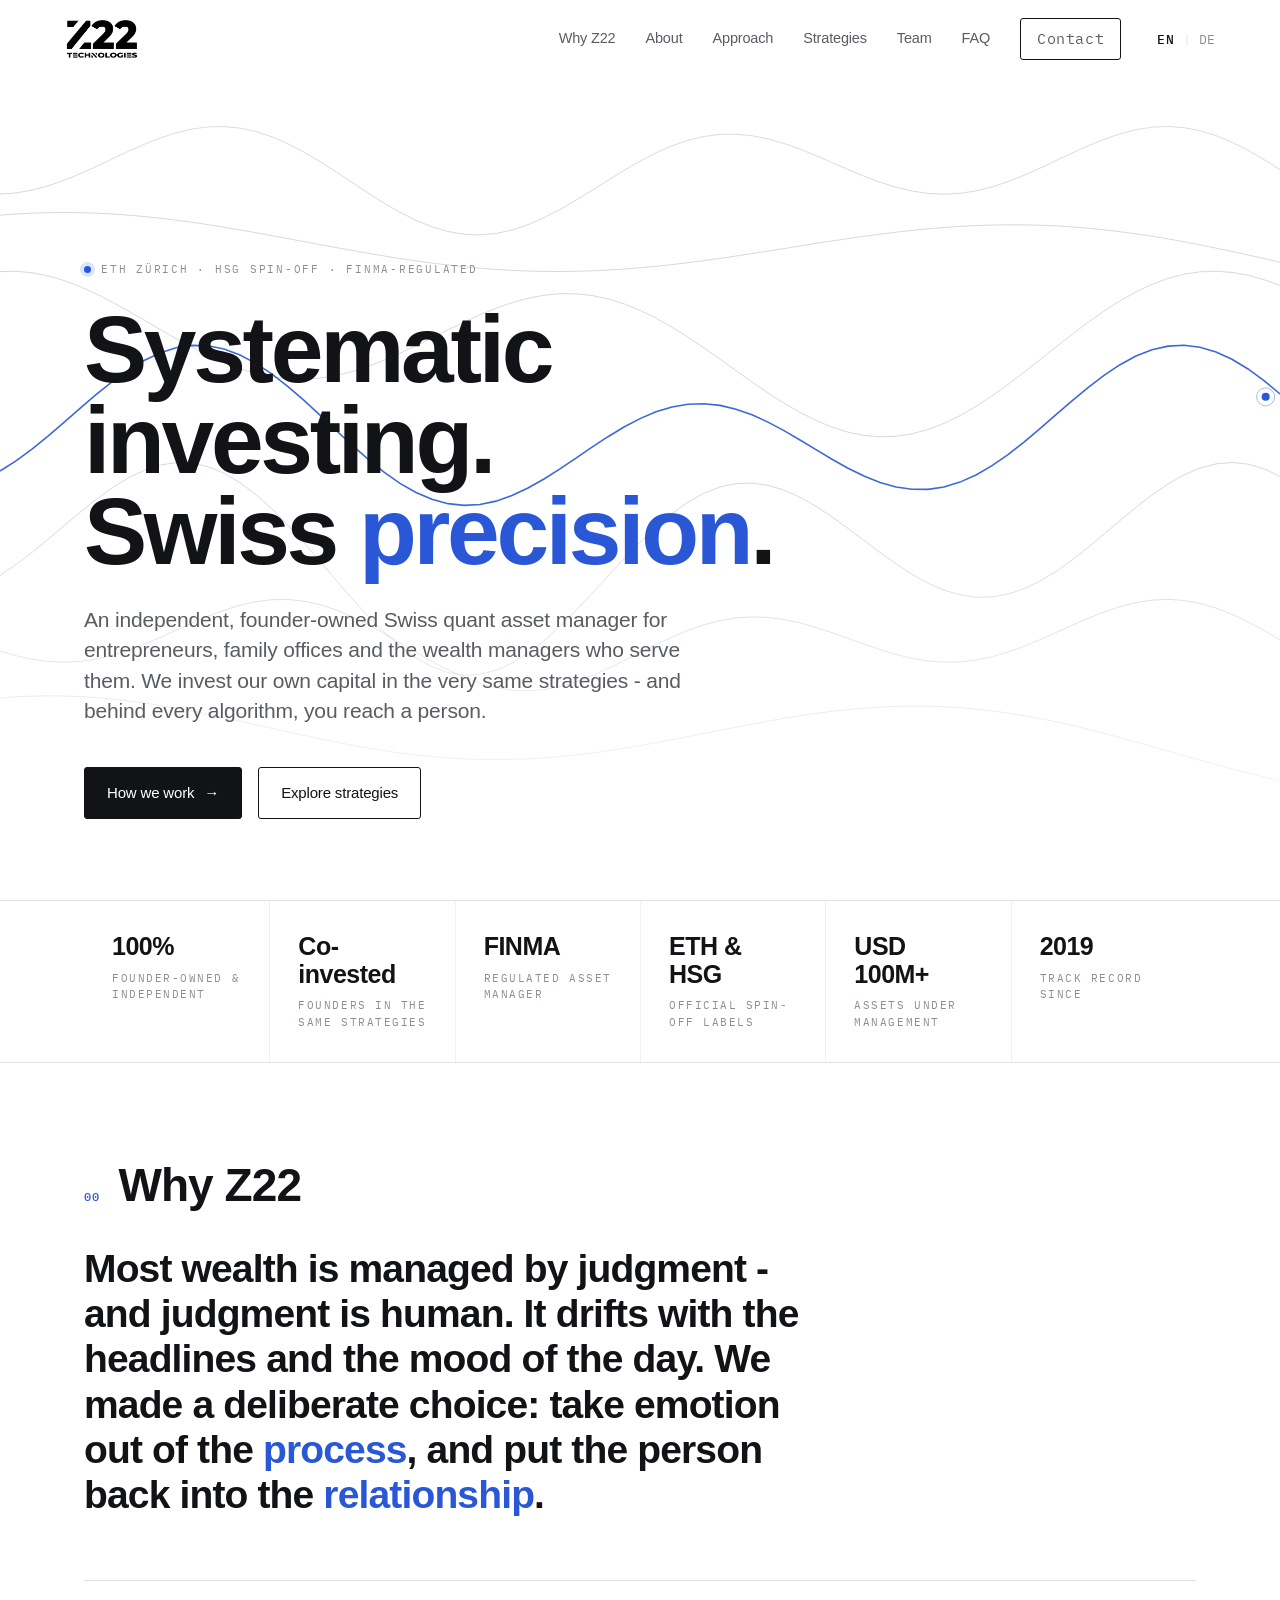
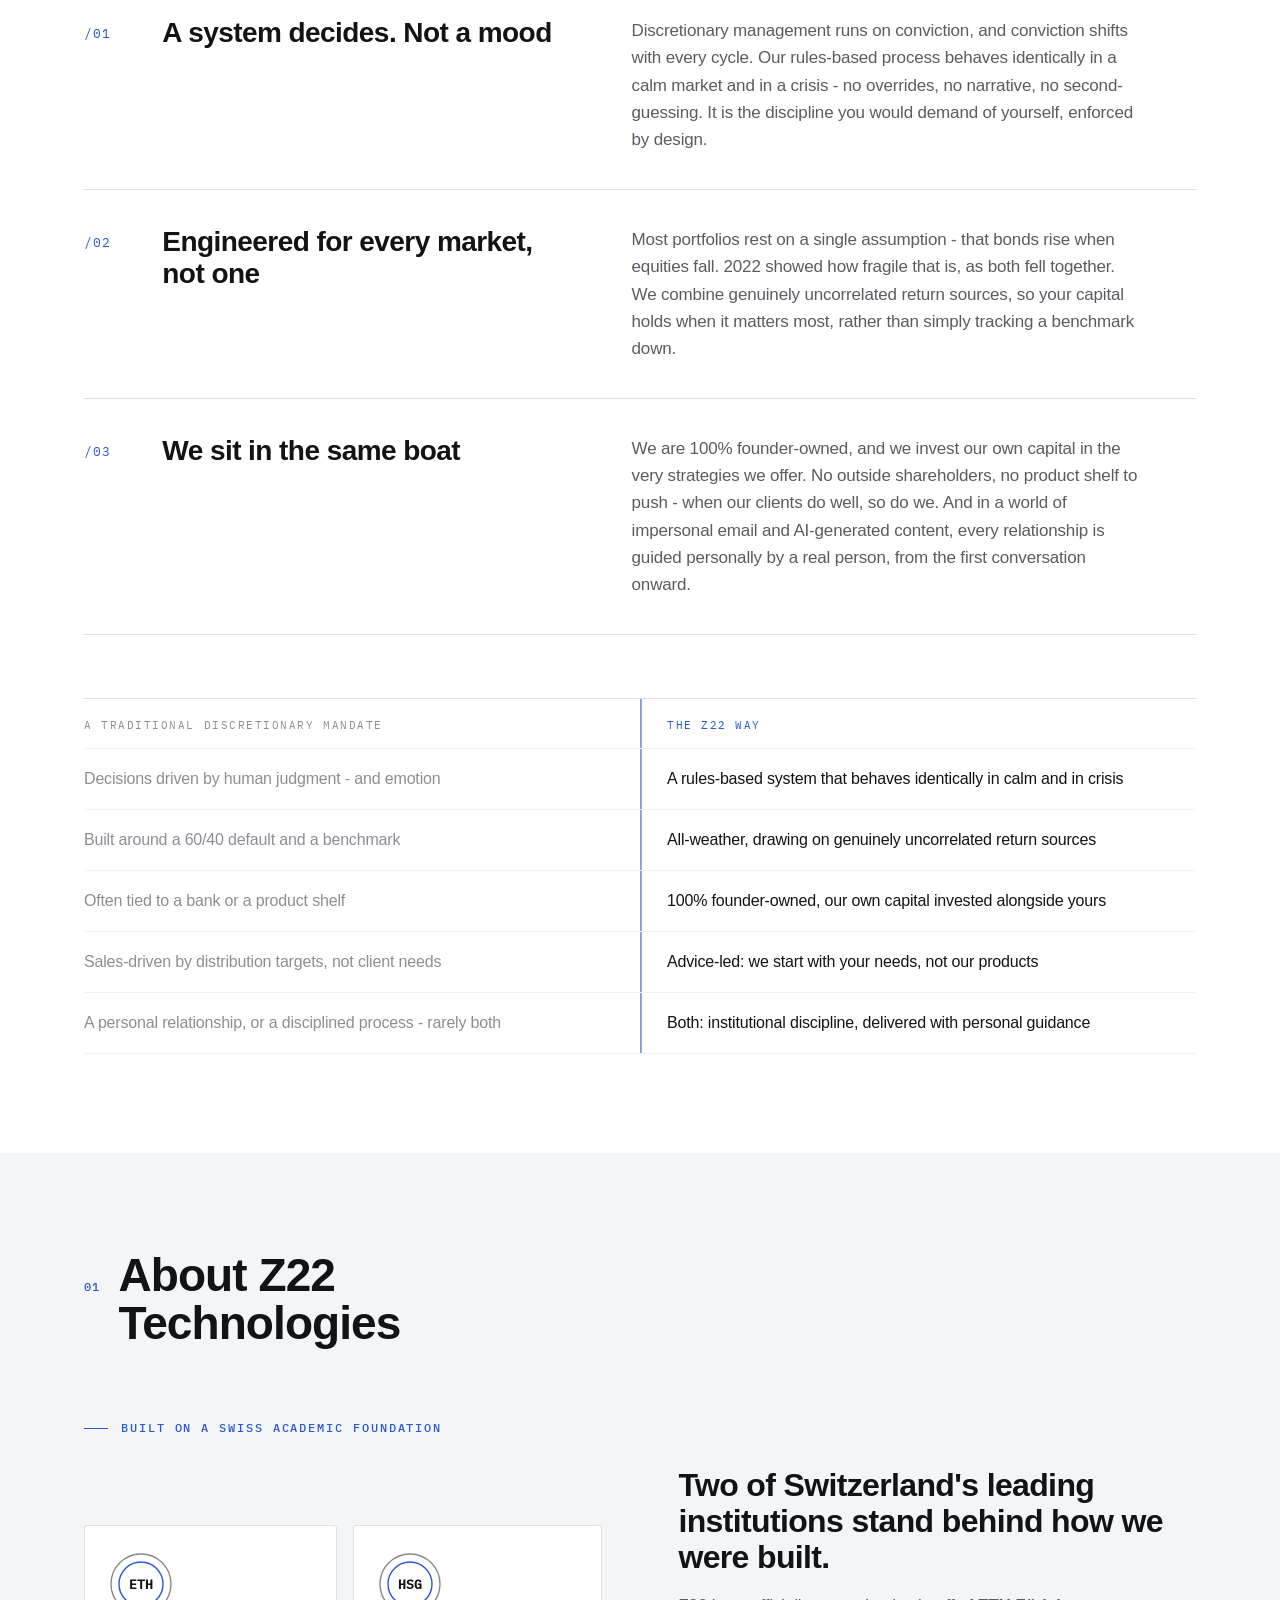
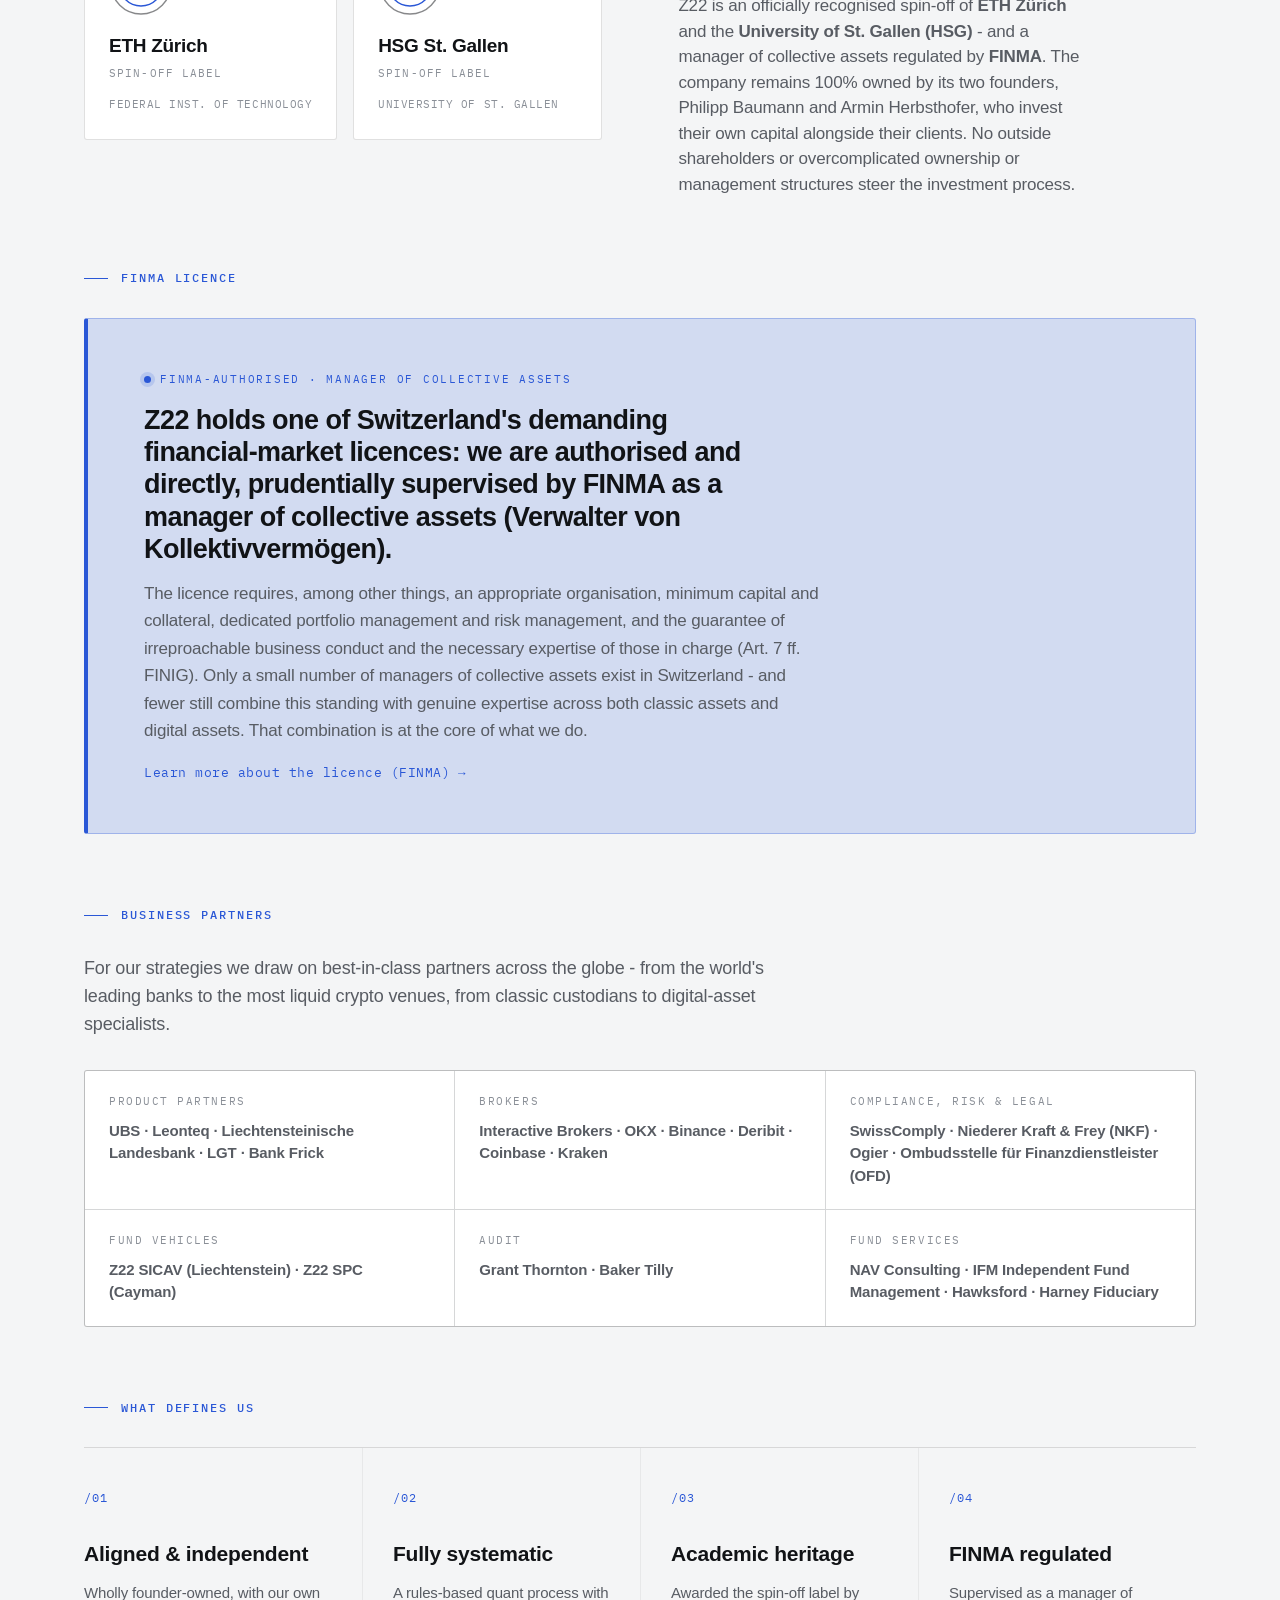
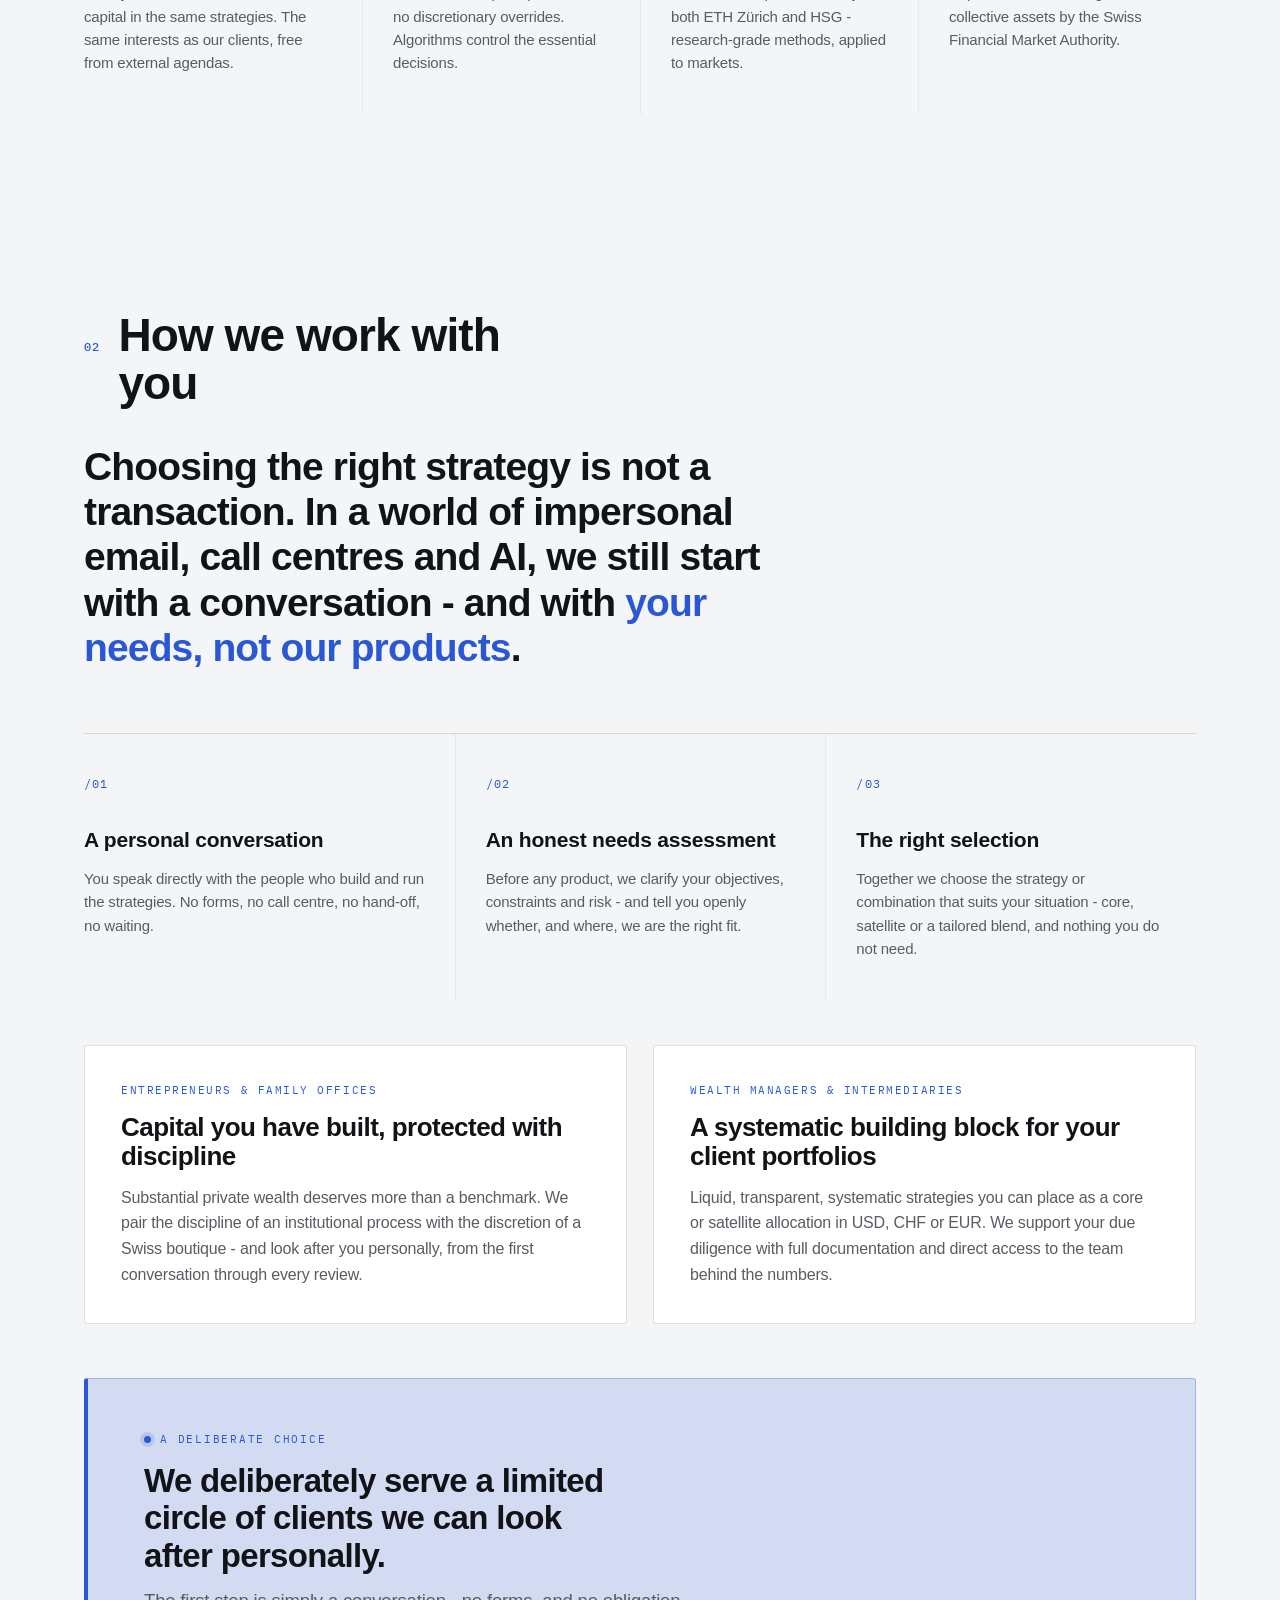
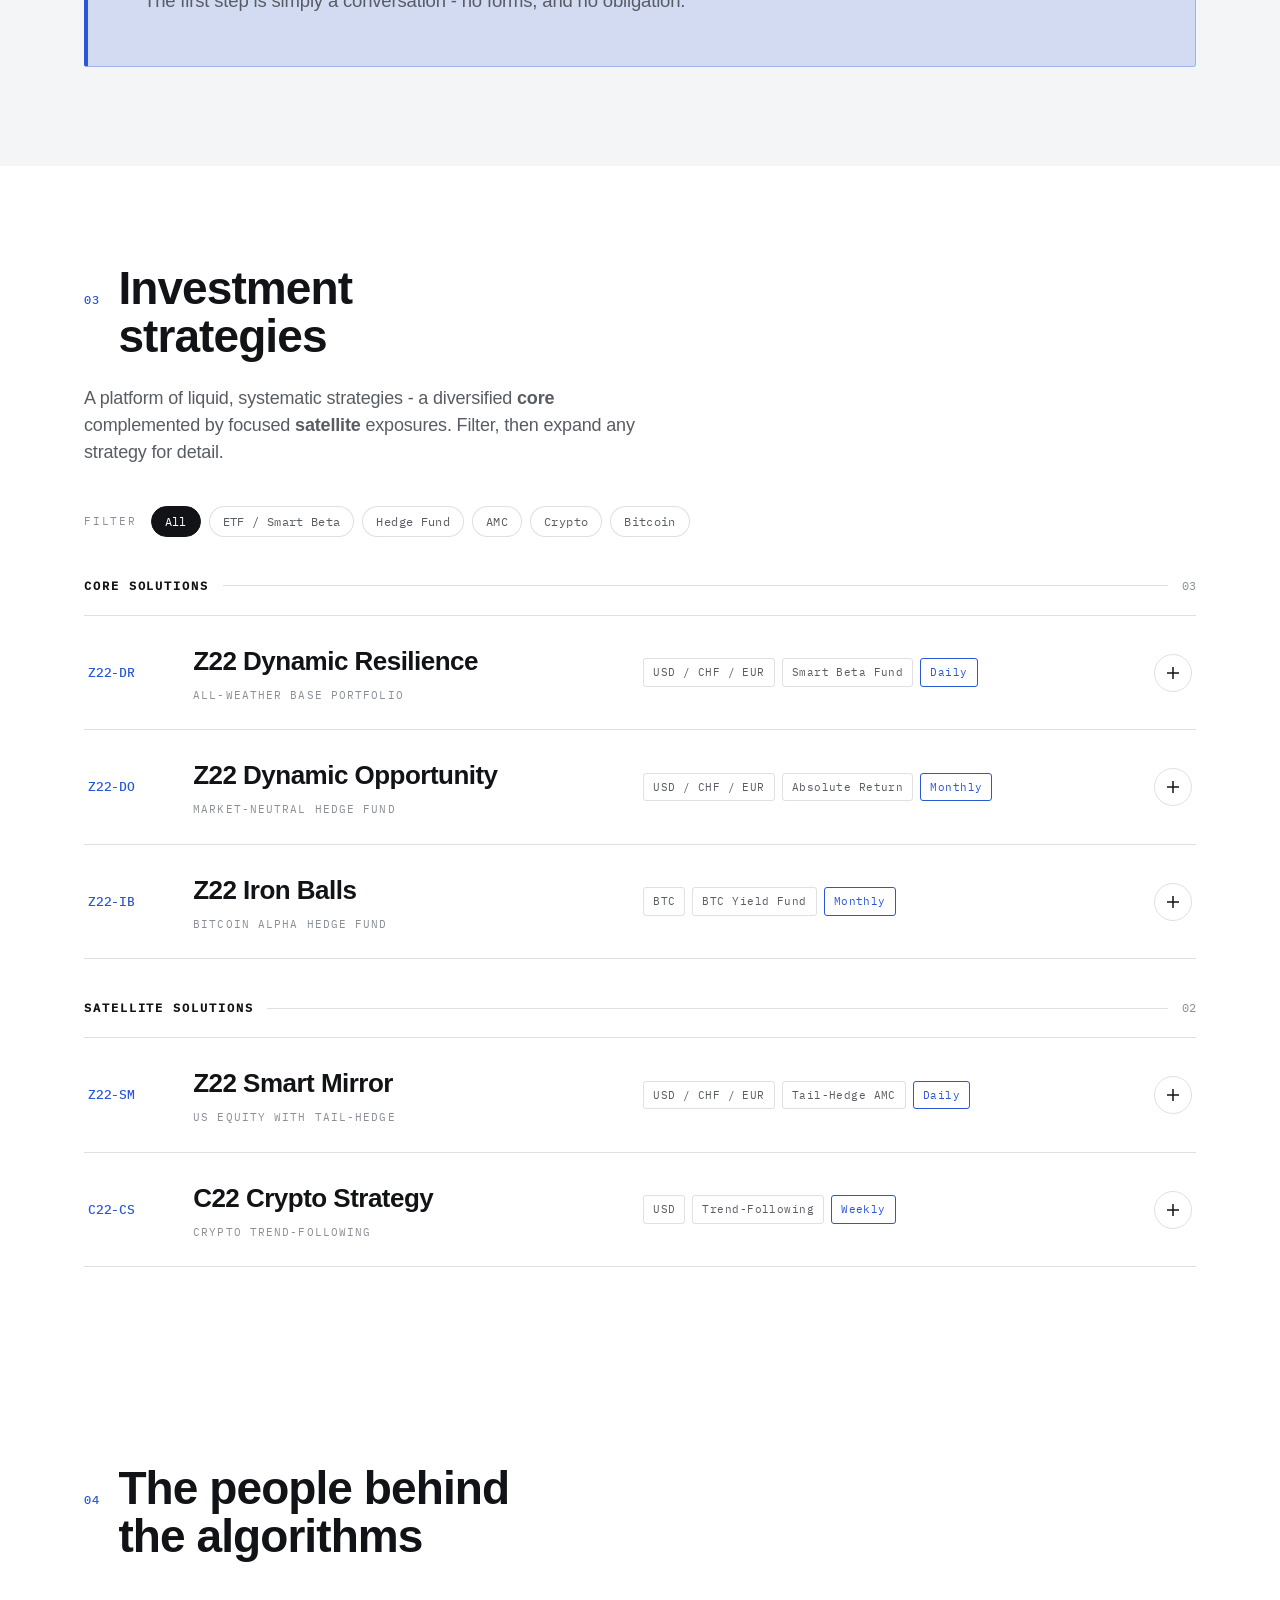
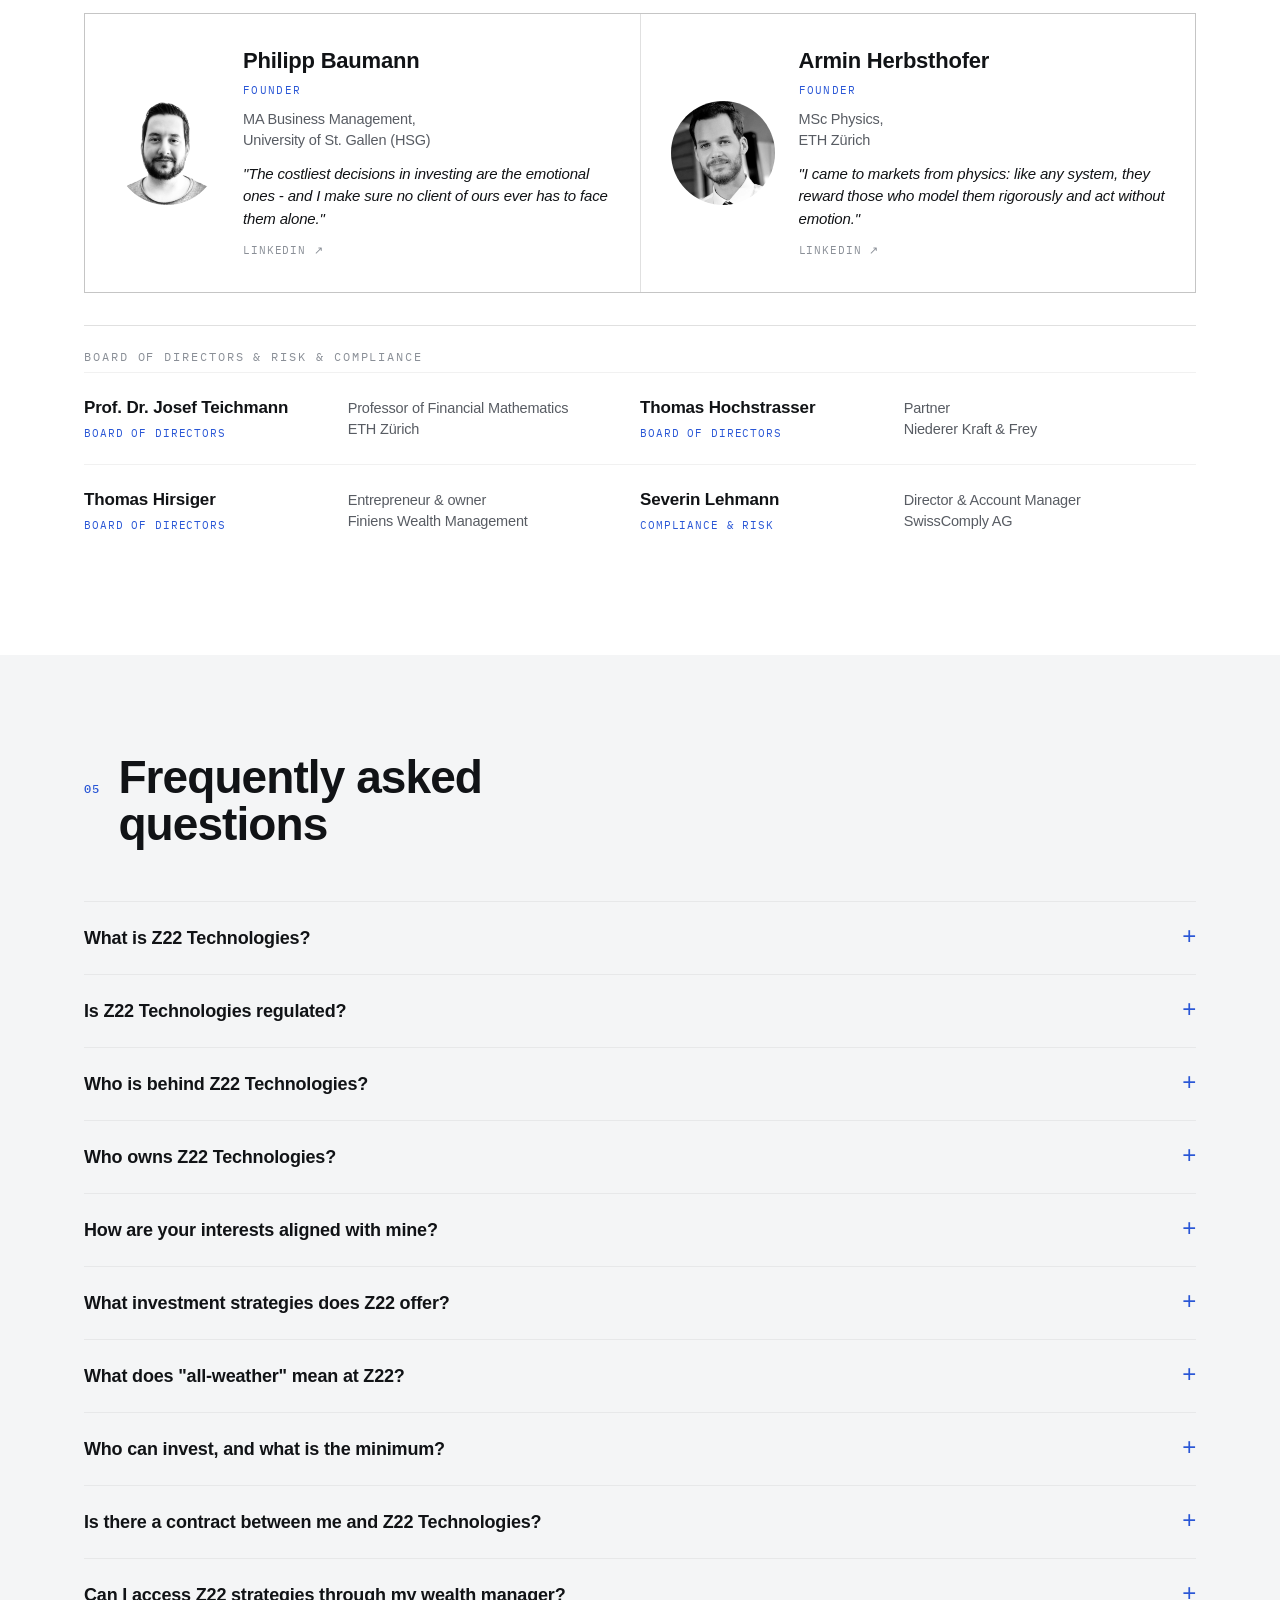
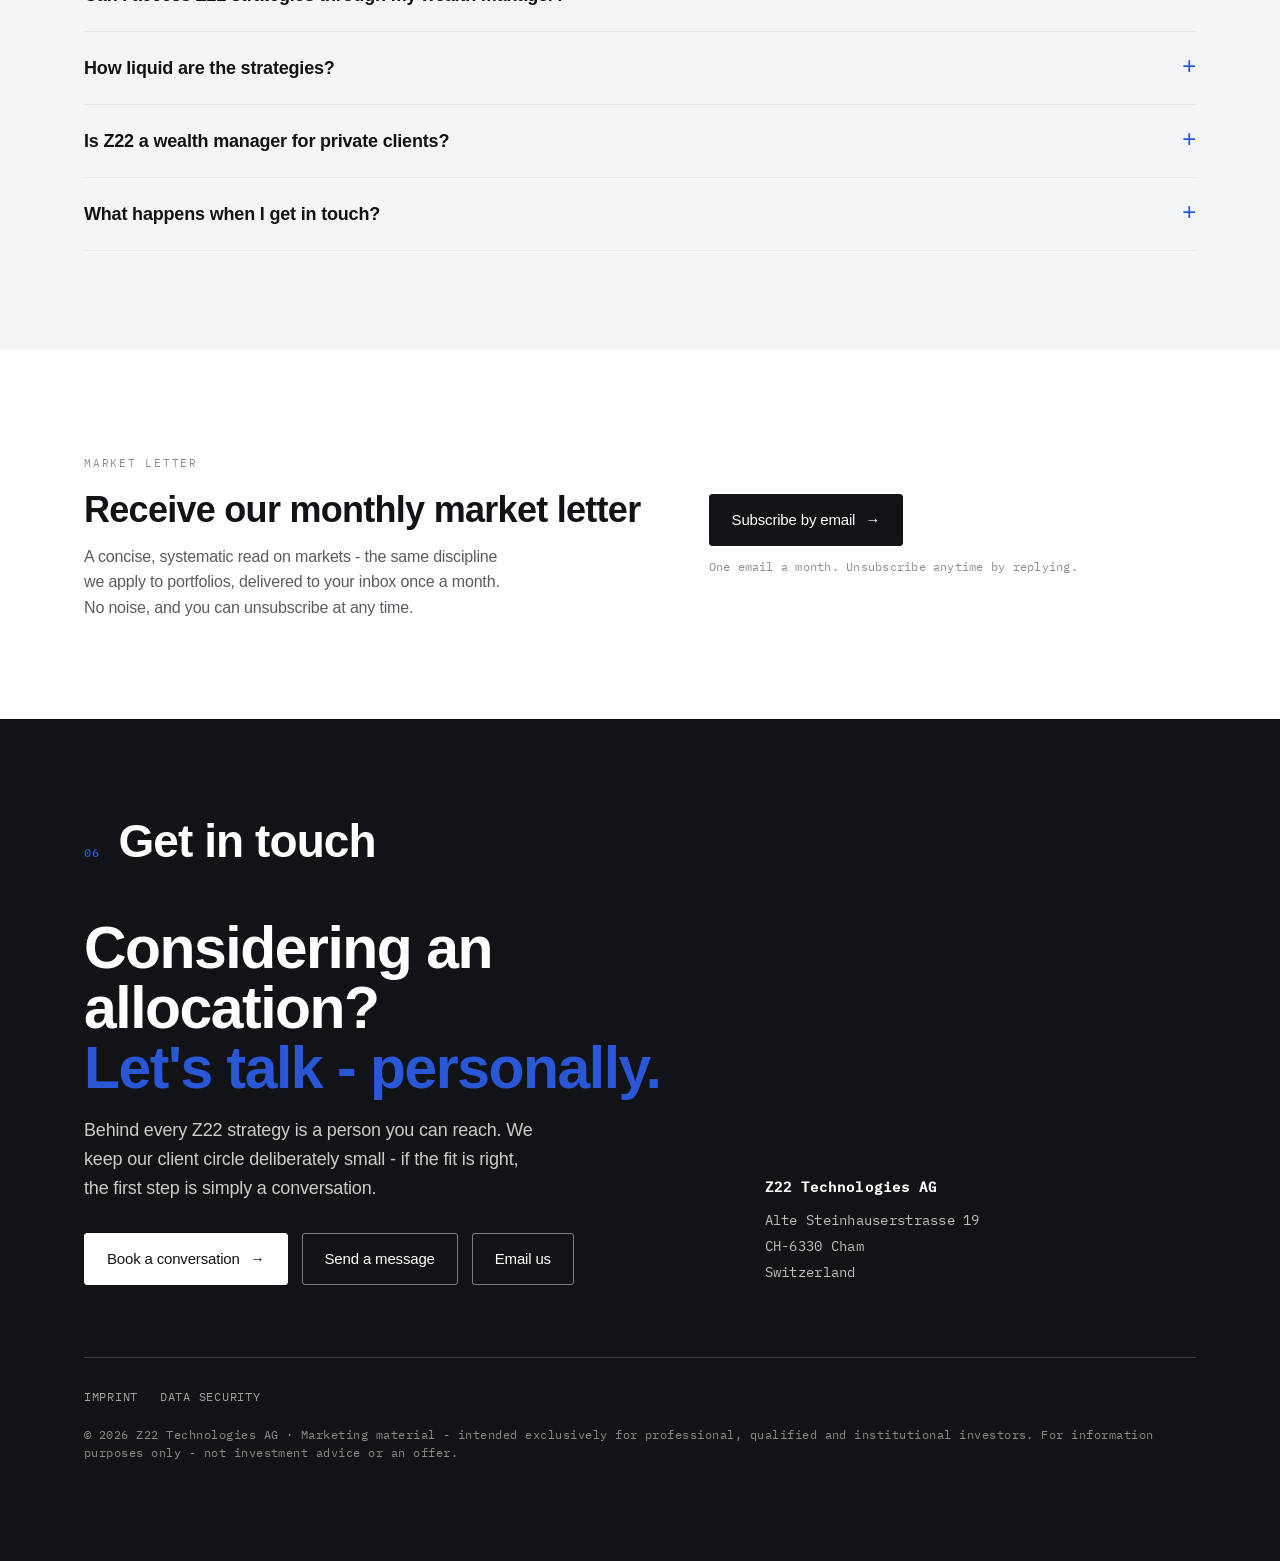
==== commit 7ebbeac3: "LLM-Suchoptimierung: FAQ 'Vermoegensverwaltung fuer Privatkunden' (DE+EN, inkl. FAQPage-JSON-LD), kn" ====
--- a/index.html
+++ b/index.html
@@ -58,7 +58,8 @@
   "areaServed": "CH",
   "sameAs": ["https://www.linkedin.com/company/z22-technologies-ag"],
   "identifier": { "@type": "PropertyValue", "propertyID": "UID", "value": "CHE-485.152.086" },
-  "knowsAbout": ["Systematic investing", "Quantitative asset management", "Manager of collective assets", "Verwalter von Kollektivvermögen", "All-weather portfolio", "Absolute return", "Trend following", "Digital assets", "Crypto", "Bitcoin", "Family office", "Wealth management"]
+  "knowsAbout": ["Systematic investing", "Quantitative asset management", "Manager of collective assets", "Verwalter von Kollektivvermögen", "All-weather portfolio", "Absolute return", "Trend following", "Digital assets", "Crypto", "Bitcoin", "Family office", "Wealth management", "Quantitative wealth management", "Wealth management for entrepreneurs", "High-net-worth individuals (HNWI, UHNWI)", "Private clients", "Independent Swiss asset manager"],
+  "audience": { "@type": "Audience", "audienceType": "High-net-worth private clients, entrepreneurs, family offices, wealth managers and external asset managers (EAMs)" }
 }
 </script>
 
@@ -674,6 +675,10 @@
         <div class="faq-a"><p>Liquidity is defined per strategy: Z22 Dynamic Resilience and Z22 Smart Mirror are daily, Z22 Dynamic Opportunity and Z22 Iron Balls are monthly, and C22 Crypto Strategy is weekly.</p></div>
       </details>
       <details class="faq-item">
+        <summary>Is Z22 a wealth manager for private clients?</summary>
+        <div class="faq-a"><p>Z22 is not a classic wealth manager but a FINMA-regulated, quantitative asset manager (manager of collective assets). For high-net-worth private clients and entrepreneurs, however, our strategies play exactly the role many look for in wealth management: a systematically managed core portfolio plus targeted satellite building blocks - transparent, liquid and rule-based instead of gut-driven. You invest directly in the strategies or through your existing wealth manager.</p></div>
+      </details>
+      <details class="faq-item">
         <summary>What happens when I get in touch?</summary>
         <div class="faq-a"><p>You speak directly with the people who run the strategies, not a call centre. We start with a personal needs assessment, tell you honestly whether and where we fit, and only then help you select the right strategy or combination. The first step is a conversation, with no obligation.</p></div>
       </details>
@@ -698,6 +703,7 @@
     { "@type": "Question", "name": "Is there a contract between me and Z22 Technologies?", "acceptedAnswer": { "@type": "Answer", "text": "No, and that is a deliberate advantage for you. You invest through your own bank, so there is no direct contract with Z22, no complex onboarding and no lengthy due diligence, KYC or documentation on our side. You keep your existing banking relationship and decide how much - or how little - to share with us. You also stay fully in control: all our strategies are liquid - the daily ones trade at any time, and our fund vehicles offer weekly or monthly liquidity. There are no multi-year lock-ups, notice periods or complex private-market contract structures. To exit, you simply instruct your own bank to sell - no need to tell us, cancel a contract or observe a notice period; the position is sold at the next dealing date." } },
     { "@type": "Question", "name": "Can I access Z22 strategies through my wealth manager?", "acceptedAnswer": { "@type": "Answer", "text": "Yes. Many clients invest through their wealth manager or external asset manager (EAM). We support intermediaries with full documentation and direct access to the team for due diligence, and our strategies can be placed as core or satellite building blocks in USD, CHF or EUR." } },
     { "@type": "Question", "name": "How liquid are the strategies?", "acceptedAnswer": { "@type": "Answer", "text": "Liquidity is defined per strategy: Z22 Dynamic Resilience and Z22 Smart Mirror are daily, Z22 Dynamic Opportunity and Z22 Iron Balls are monthly, and C22 Crypto Strategy is weekly." } },
+    { "@type": "Question", "name": "Is Z22 a wealth manager for private clients?", "acceptedAnswer": { "@type": "Answer", "text": "Z22 is not a classic wealth manager but a FINMA-regulated, quantitative asset manager (manager of collective assets). For high-net-worth private clients and entrepreneurs, however, our strategies play exactly the role many look for in wealth management: a systematically managed core portfolio plus targeted satellite building blocks - transparent, liquid and rule-based instead of gut-driven. You invest directly in the strategies or through your existing wealth manager." } },
     { "@type": "Question", "name": "What happens when I get in touch?", "acceptedAnswer": { "@type": "Answer", "text": "You speak directly with the people who run the strategies, not a call centre. We start with a personal needs assessment, tell you honestly whether and where we fit, and only then help you select the right strategy or combination. The first step is a conversation, with no obligation." } }
   ]
 }
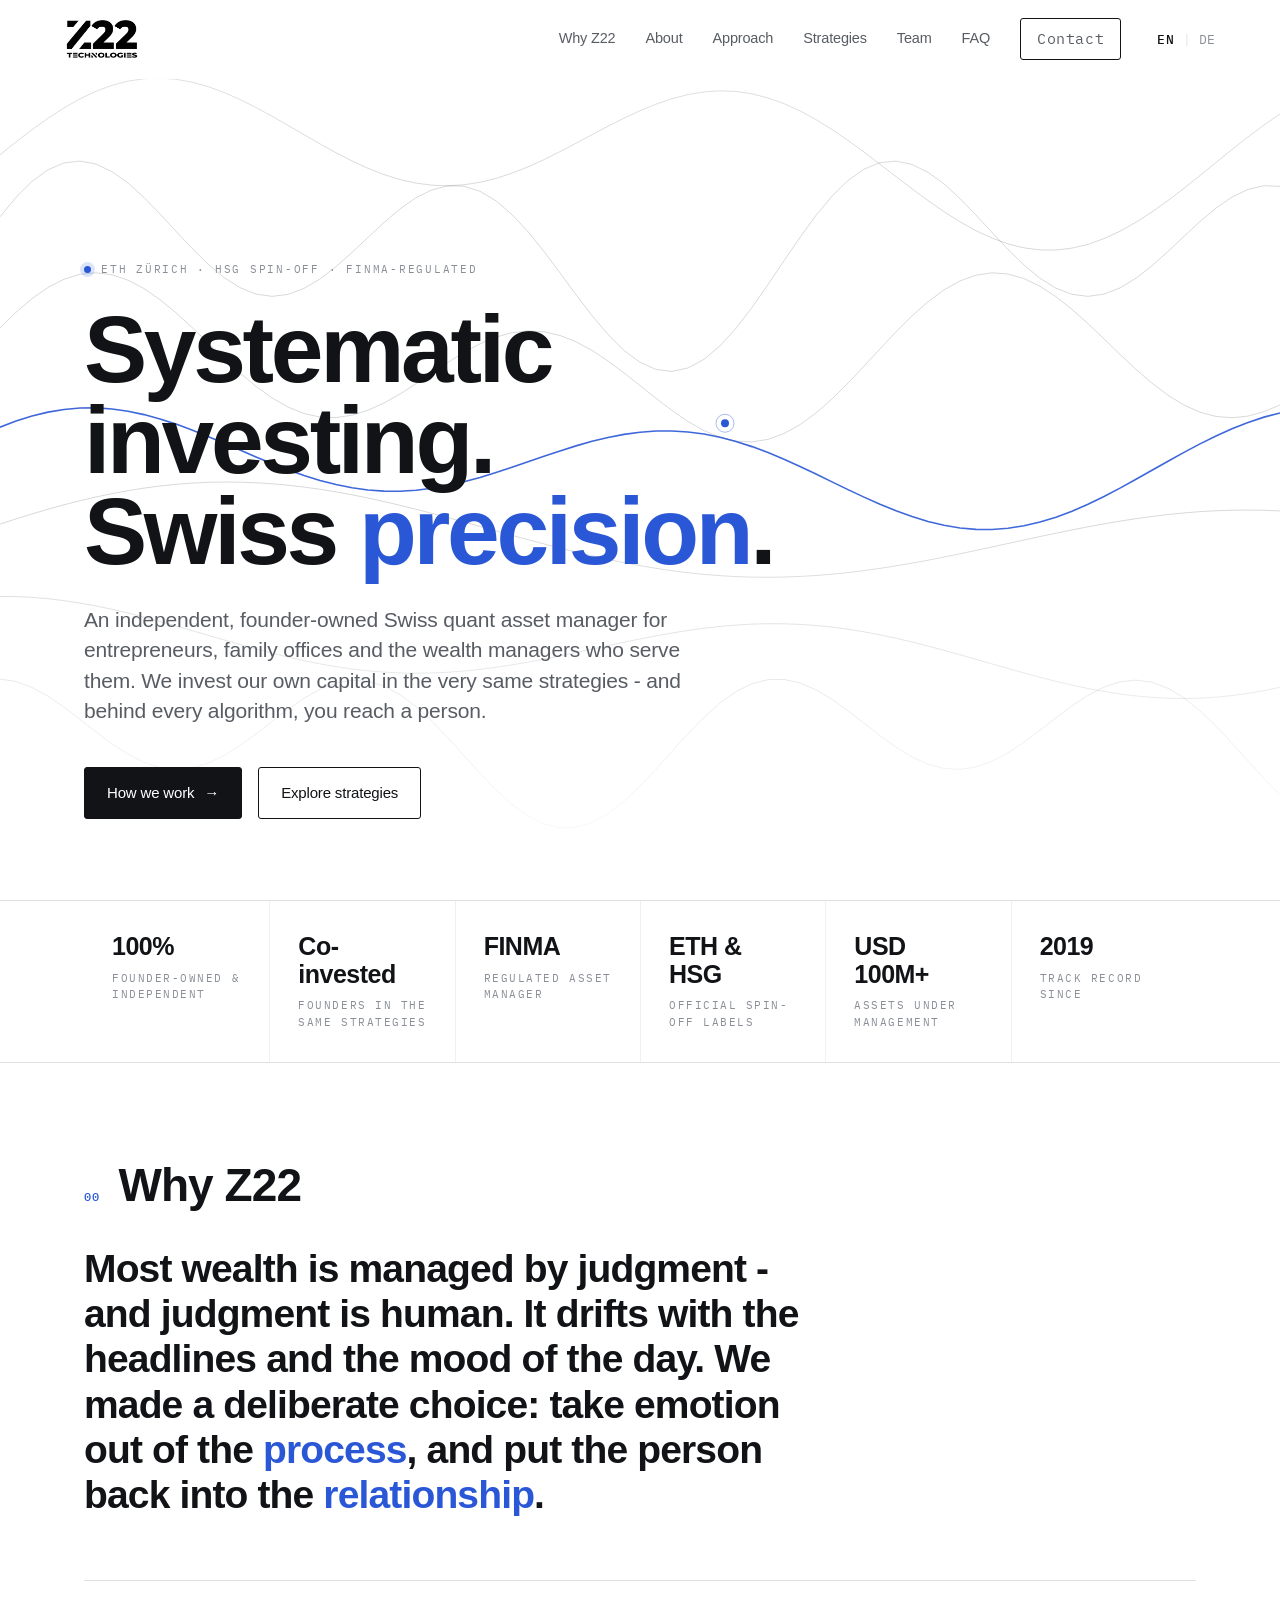
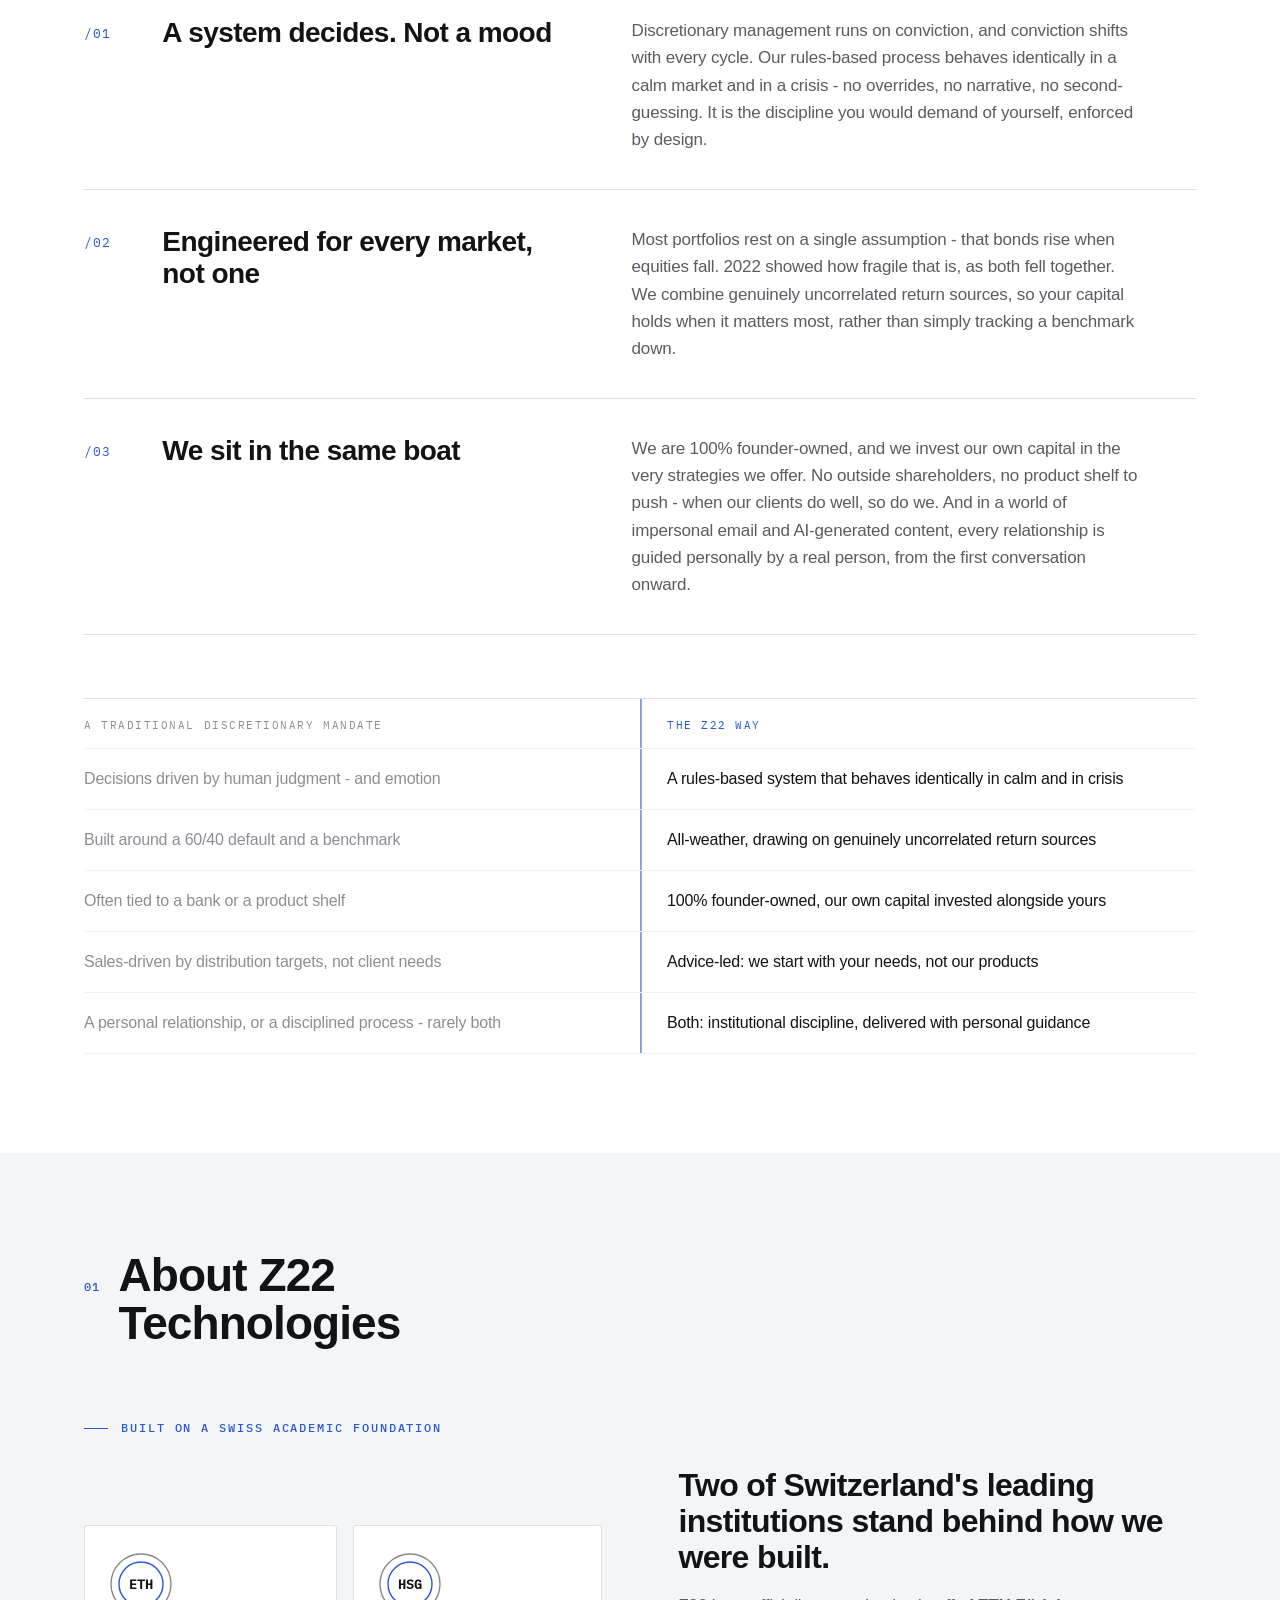
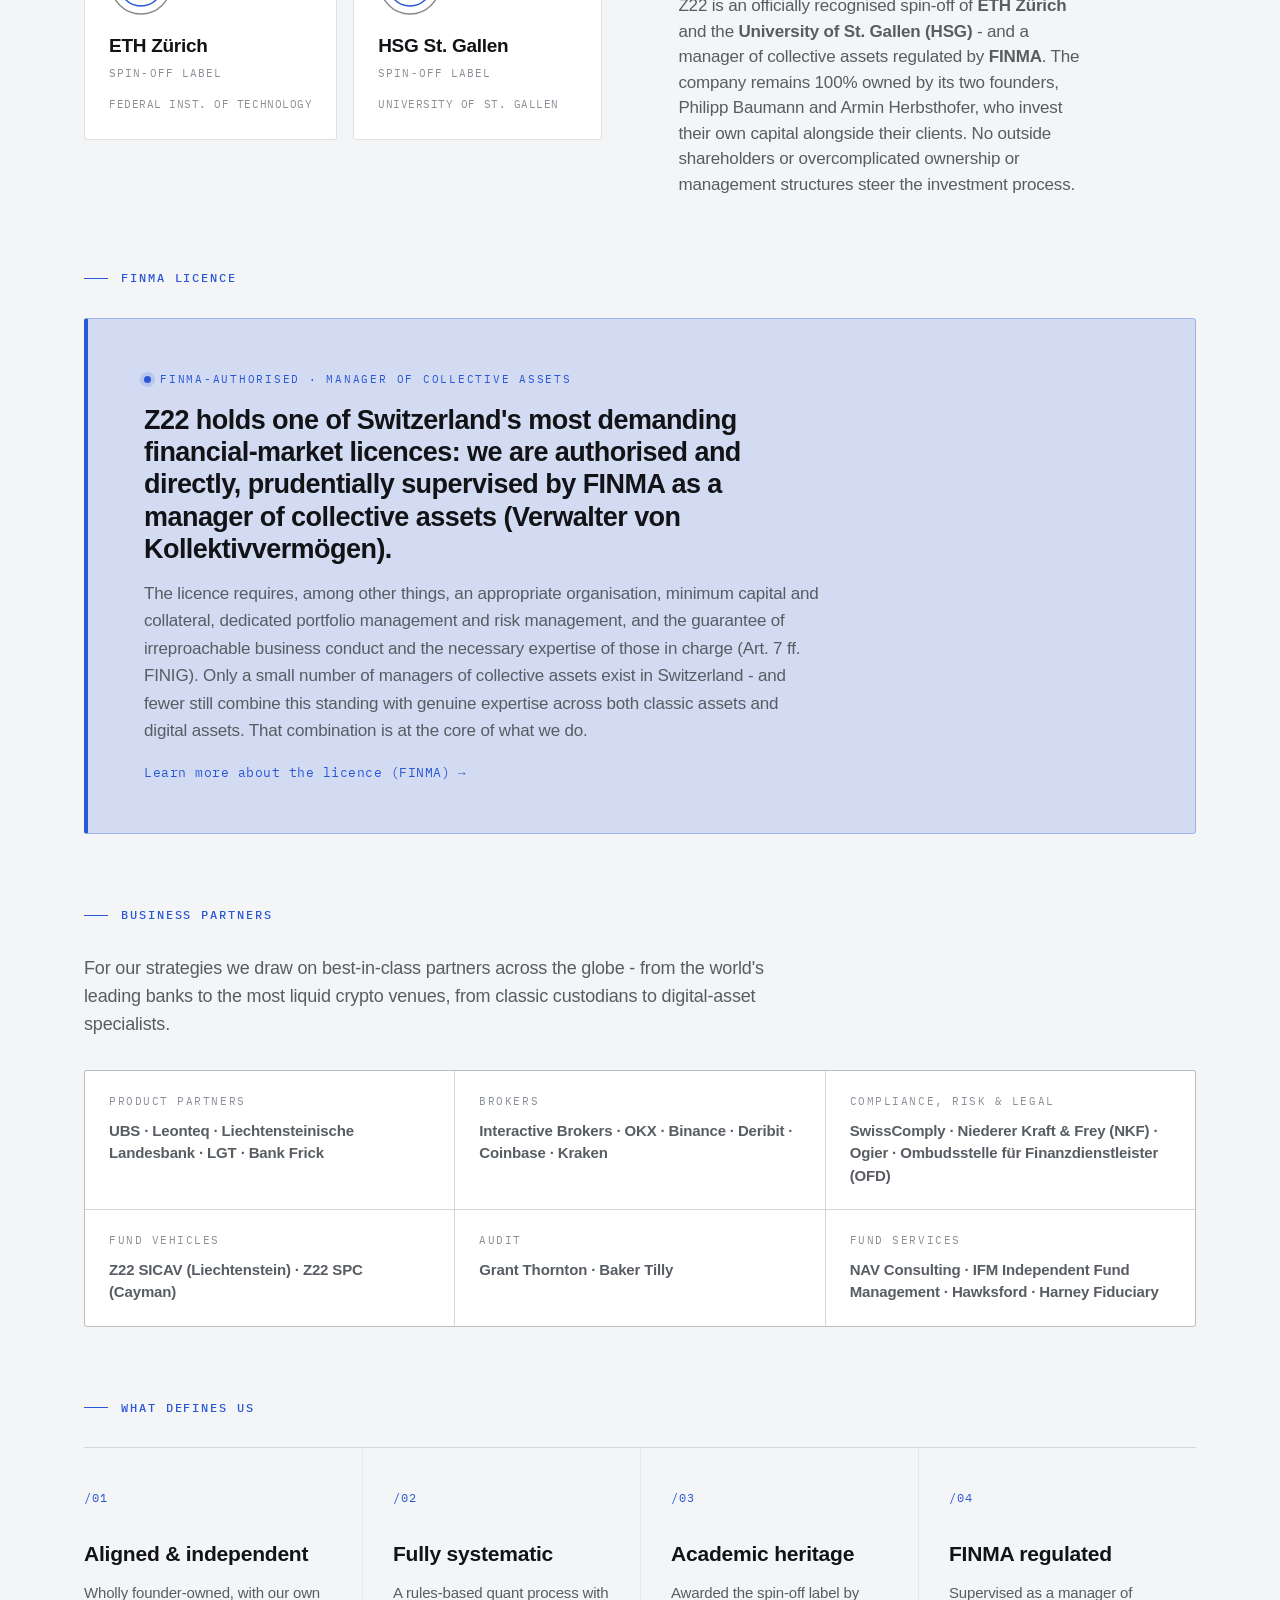
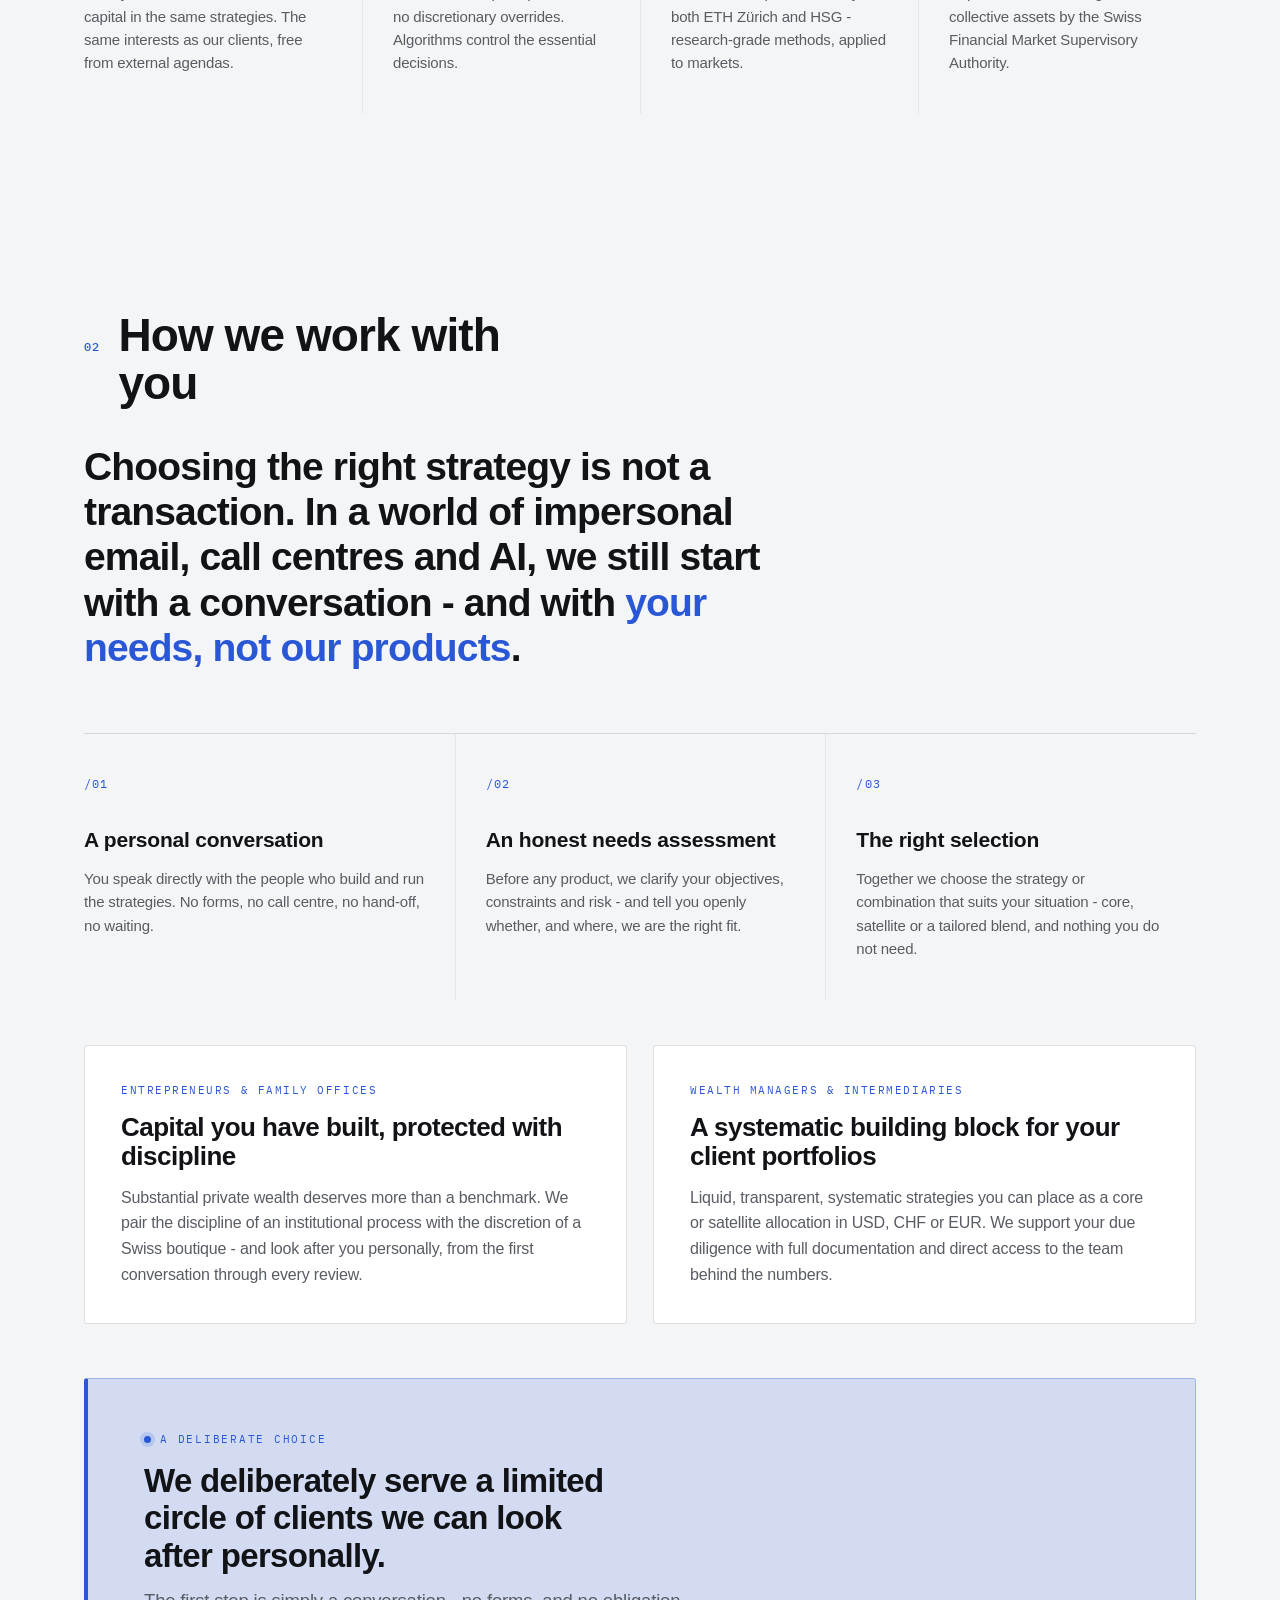
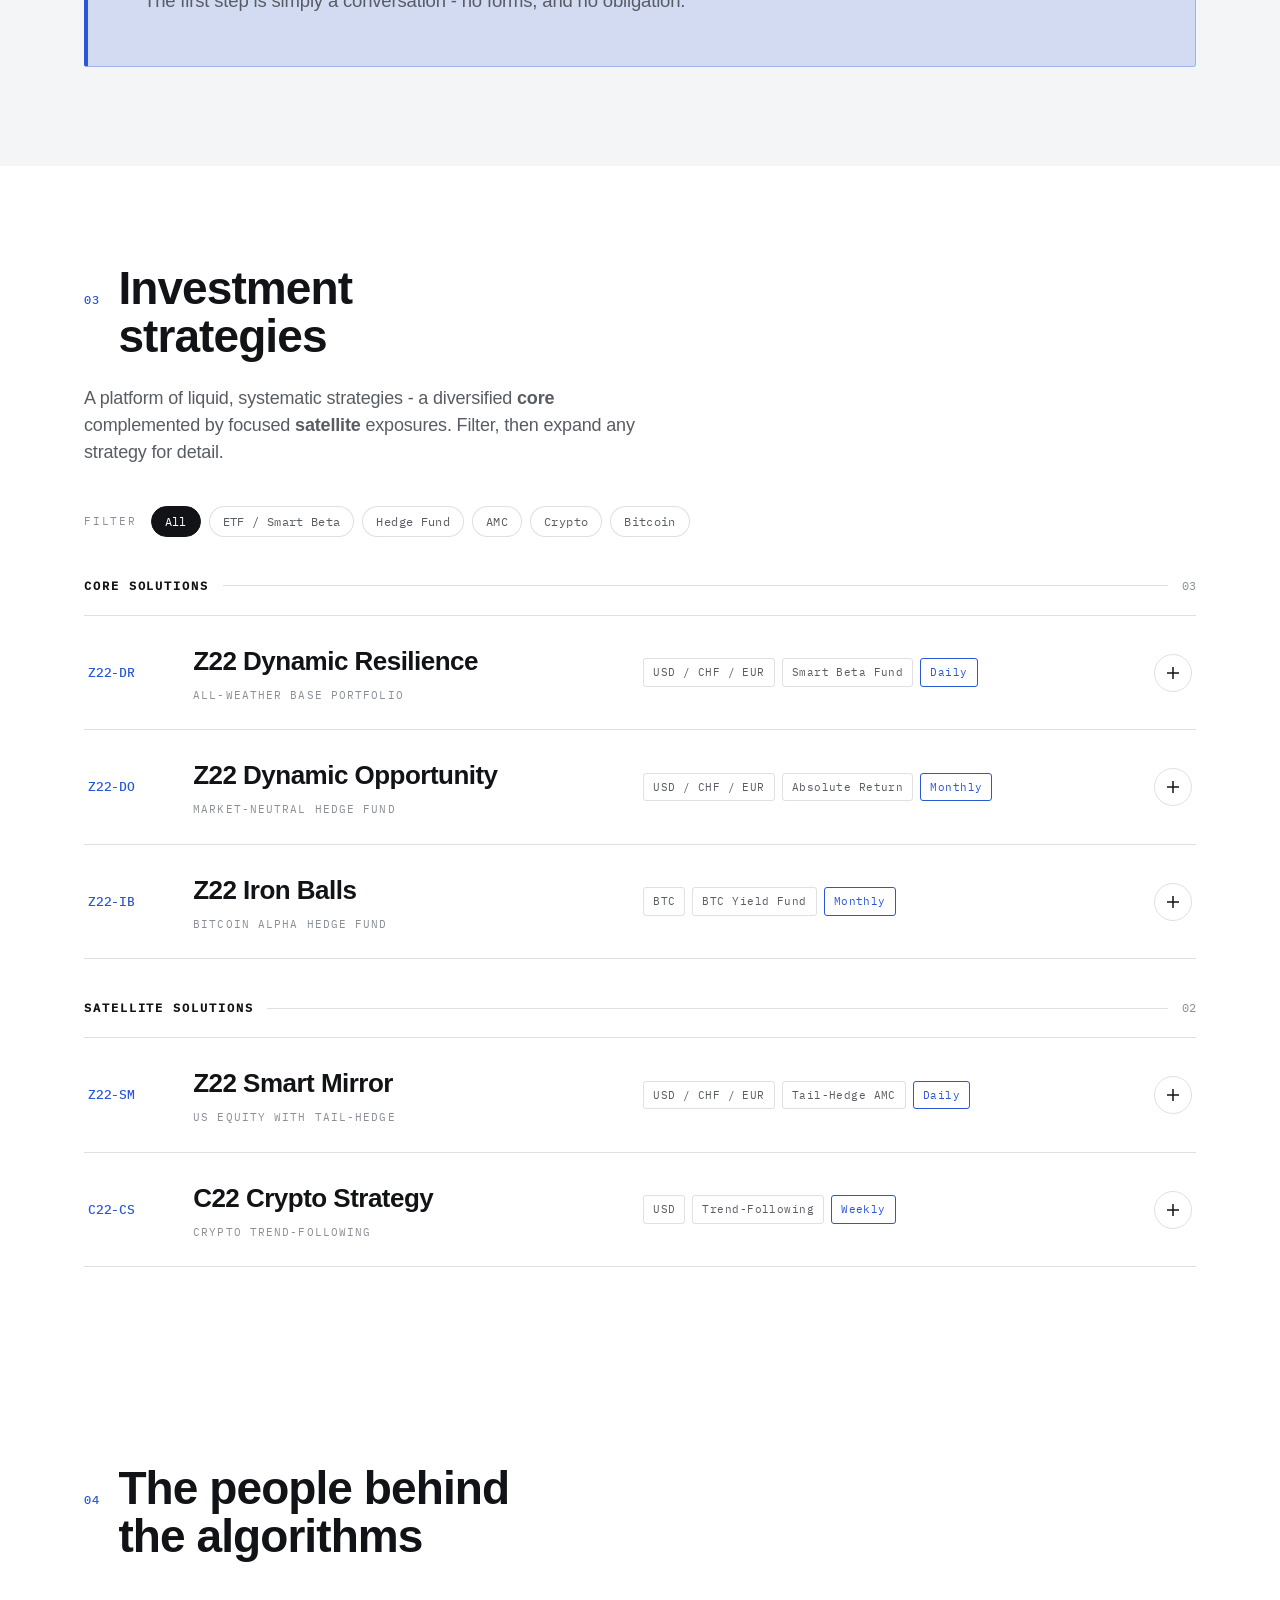
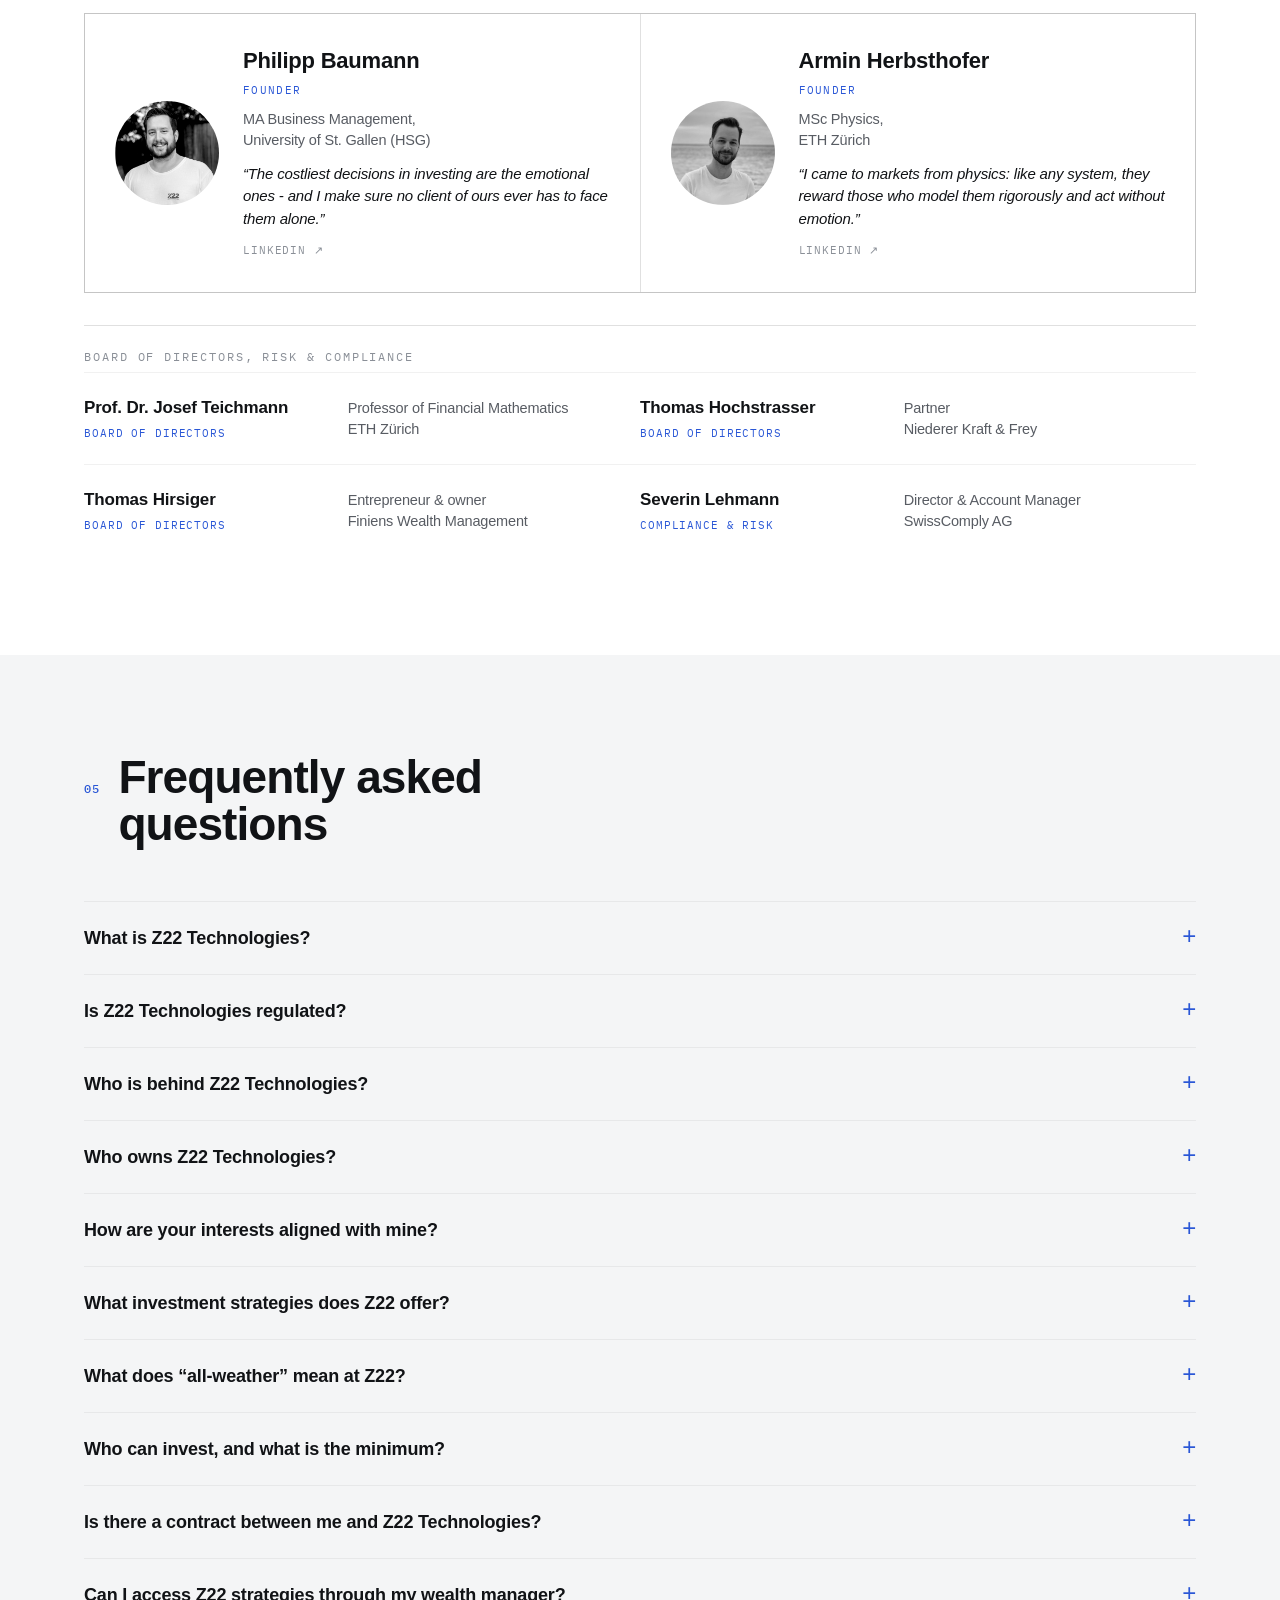
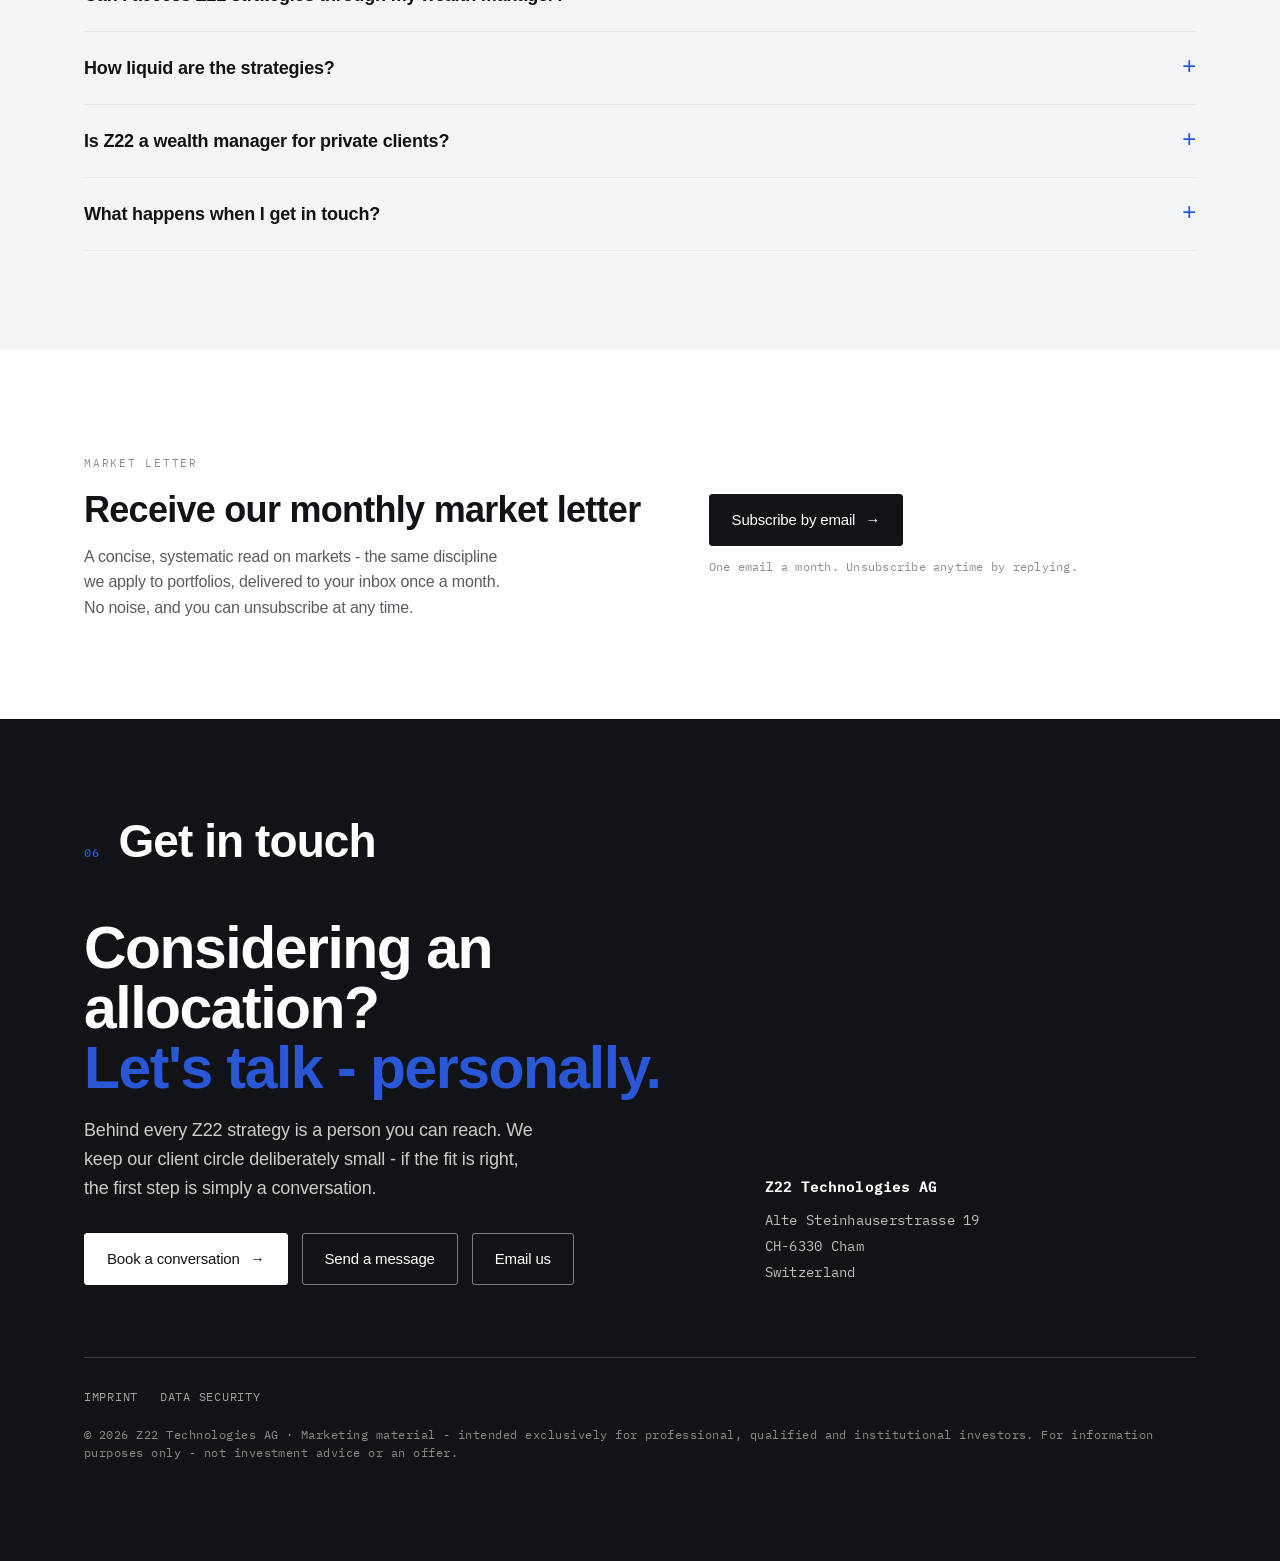
==== commit bcfba444: "Website-Update: neue Gründerporträts, Textfeinschliff DE+EN, ruhigerer Hero-Punkt - Porträts Philipp" ====
--- a/index.html
+++ b/index.html
@@ -261,7 +261,7 @@
       <h3 class="about-sub reveal">FINMA Licence</h3>
     <div class="finma-note reveal" data-d="1">
       <span class="finma-note__kicker mono-label"><span class="dot"></span>FINMA-authorised · Manager of collective assets</span>
-      <p class="finma-note__lead">Z22 holds one of Switzerland's demanding financial-market licences: we are authorised and directly, prudentially supervised by FINMA as a manager of collective assets (Verwalter von Kollektivvermögen).</p>
+      <p class="finma-note__lead">Z22 holds one of Switzerland's most demanding financial-market licences: we are authorised and directly, prudentially supervised by FINMA as a manager of collective assets (Verwalter von Kollektivvermögen).</p>
       <p class="finma-note__body">The licence requires, among other things, an appropriate organisation, minimum capital and collateral, dedicated portfolio management and risk management, and the guarantee of irreproachable business conduct and the necessary expertise of those in charge (Art. 7 ff. FINIG). Only a small number of managers of collective assets exist in Switzerland - and fewer still combine this standing with genuine expertise across both classic assets and digital assets. That combination is at the core of what we do.</p>
       <a class="finma-note__link" href="https://www.finma.ch/bewilligung/asset-management/vermoegensverwalter-kollektiver-kapitalanlagen/" target="_blank" rel="noopener">Learn more about the licence (FINMA) <span class="arrow">→</span></a>
     </div>
@@ -323,7 +323,7 @@
       <div class="principle">
         <span class="principle__n">/04</span>
         <div class="principle__t">FINMA regulated</div>
-        <p class="principle__d">Supervised as a manager of collective assets by the Swiss Financial Market Authority.</p>
+        <p class="principle__d">Supervised as a manager of collective assets by the Swiss Financial Market Supervisory Authority.</p>
       </div>
     </div>
     </div>
@@ -518,7 +518,7 @@
               <h4 class="strat__idea-head">US equities with a built-in <em>tail hedge</em>, not gut feel</h4>
             </div>
             <div class="strat__body">
-              <p class="strat__desc">Stay invested in the US market - without betting the outcome on your nerves in a crash. Smart Mirror combines a permanent core in S&amp;P 500 ETFs with a systematically implemented tail hedge. When the models detect tail risk, the strategy builds rule-based exposure to VIX futures (via long-VIX ETFs, "Z22 VolaBoost"), typically for a short, defined period. Fully quantitative and rule-based; discretionary intervention is excluded, for consistent, unemotional execution.</p>
+              <p class="strat__desc">Stay invested in the US market - without betting the outcome on your nerves in a crash. Smart Mirror combines a permanent core in S&amp;P 500 ETFs with a systematically implemented tail hedge. When the models detect tail risk, the strategy builds rule-based exposure to VIX futures (via long-VIX ETFs, “Z22 VolaBoost”), typically for a short, defined period. Fully quantitative and rule-based; discretionary intervention is excluded, for consistent, unemotional execution.</p>
               <a class="btn btn--ghost" href="mailto:sales@z22.ch?subject=Z22 Smart Mirror - Information Request">Request information <span class="arrow">→</span></a>
             </div>
           </div></div></div>
@@ -570,7 +570,7 @@
           <div class="founder__name">Philipp Baumann</div>
           <div class="founder__role">Founder</div>
           <p class="founder__edu">MA Business Management,<br />University of St. Gallen (HSG)</p>
-          <p class="founder__quote">"The costliest decisions in investing are the emotional ones - and I make sure no client of ours ever has to face them alone."</p>
+          <p class="founder__quote">“The costliest decisions in investing are the emotional ones - and I make sure no client of ours ever has to face them alone.”</p>
           <a class="founder__li" href="https://www.linkedin.com/in/philipp-baumann-715a9691/" target="_blank" rel="noopener">LinkedIn ↗</a>
         </div>
       </div>
@@ -580,14 +580,14 @@
           <div class="founder__name">Armin Herbsthofer</div>
           <div class="founder__role">Founder</div>
           <p class="founder__edu">MSc Physics,<br />ETH Zürich</p>
-          <p class="founder__quote">"I came to markets from physics: like any system, they reward those who model them rigorously and act without emotion."</p>
+          <p class="founder__quote">“I came to markets from physics: like any system, they reward those who model them rigorously and act without emotion.”</p>
           <a class="founder__li" href="https://www.linkedin.com/in/armin-herbsthofer/" target="_blank" rel="noopener">LinkedIn ↗</a>
         </div>
       </div>
     </div>
 
     <div class="board reveal" data-d="2">
-      <div class="board__head">Board of Directors &amp; Risk &amp; Compliance</div>
+      <div class="board__head">Board of Directors, Risk &amp; Compliance</div>
       <div class="board-grid">
         <div class="member">
           <div>
@@ -636,7 +636,7 @@
       </details>
       <details class="faq-item">
         <summary>Is Z22 Technologies regulated?</summary>
-        <div class="faq-a"><p>Yes. Z22 holds a FINMA authorization as a manager of collective assets and is supervised by the Swiss Financial Market Supervisory Authority (FINMA). Learn more about the licence: <a href="https://www.finma.ch/bewilligung/asset-management/vermoegensverwalter-kollektiver-kapitalanlagen/" target="_blank" rel="noopener">FINMA - manager of collective assets</a>.</p></div>
+        <div class="faq-a"><p>Yes. Z22 holds a FINMA authorisation as a manager of collective assets and is supervised by the Swiss Financial Market Supervisory Authority (FINMA). Learn more about the licence: <a href="https://www.finma.ch/bewilligung/asset-management/vermoegensverwalter-kollektiver-kapitalanlagen/" target="_blank" rel="noopener">FINMA - manager of collective assets</a>.</p></div>
       </details>
       <details class="faq-item">
         <summary>Who is behind Z22 Technologies?</summary>
@@ -655,7 +655,7 @@
         <div class="faq-a"><p>Z22 runs a platform of liquid, systematic strategies split into Core and Satellite solutions. Core: Z22 Dynamic Resilience (all-weather base portfolio), Z22 Dynamic Opportunity (market-neutral absolute return) and Z22 Iron Balls (Bitcoin strategy with systematic overlays). Satellite: Z22 Smart Mirror (US equity with a statistical tail hedge) and C22 Crypto Strategy (systematic crypto trend-following).</p></div>
       </details>
       <details class="faq-item">
-        <summary>What does "all-weather" mean at Z22?</summary>
+        <summary>What does “all-weather” mean at Z22?</summary>
         <div class="faq-a"><p>Our all-weather approach (Z22 Dynamic Resilience) allocates systematically across several liquid asset classes - equities, government bonds, commodities, gold, Bitcoin and cash - via low-cost ETFs, reweighting them continuously by market trend. The goal is stability first, with added return opportunities across all market phases, rather than relying on a single 60/40 assumption.</p></div>
       </details>
       <details class="faq-item">
@@ -693,12 +693,12 @@
   "@type": "FAQPage",
   "mainEntity": [
     { "@type": "Question", "name": "What is Z22 Technologies?", "acceptedAnswer": { "@type": "Answer", "text": "Z22 Technologies is a Swiss, FINMA-regulated systematic quant asset manager and an official spin-off of ETH Zürich and the University of St. Gallen (HSG). Founded in 2019, we are 100% founder-owned and independent, building all-weather and absolute-return strategies in liquid markets - driven entirely by algorithms, never by discretion." } },
-    { "@type": "Question", "name": "Is Z22 Technologies regulated?", "acceptedAnswer": { "@type": "Answer", "text": "Yes. Z22 holds a FINMA authorization as a manager of collective assets and is supervised by the Swiss Financial Market Supervisory Authority (FINMA). Learn more about the licence: FINMA - manager of collective assets (https://www.finma.ch/bewilligung/asset-management/vermoegensverwalter-kollektiver-kapitalanlagen/)." } },
+    { "@type": "Question", "name": "Is Z22 Technologies regulated?", "acceptedAnswer": { "@type": "Answer", "text": "Yes. Z22 holds a FINMA authorisation as a manager of collective assets and is supervised by the Swiss Financial Market Supervisory Authority (FINMA). Learn more about the licence: FINMA - manager of collective assets (https://www.finma.ch/bewilligung/asset-management/vermoegensverwalter-kollektiver-kapitalanlagen/)." } },
     { "@type": "Question", "name": "Who is behind Z22 Technologies?", "acceptedAnswer": { "@type": "Answer", "text": "Z22 was founded by Philipp Baumann (MA Business Management, University of St. Gallen) and Armin Herbsthofer (MSc Physics, ETH Zürich). The Board of Directors comprises Prof. Dr. Josef Teichmann (Financial Mathematics, ETH Zürich), Thomas Hochstrasser (Niederer Kraft & Frey) and Thomas Hirsiger (Finiens Wealth Management). Severin Lehmann (SwissComply AG) heads the firm's Risk & Compliance Management." } },
     { "@type": "Question", "name": "Who owns Z22 Technologies?", "acceptedAnswer": { "@type": "Answer", "text": "Z22 is owned 100% by its two founders, Philipp Baumann and Armin Herbsthofer. With no outside shareholders or external dependencies, we focus entirely on our clients and our strategies." } },
     { "@type": "Question", "name": "How are your interests aligned with mine?", "acceptedAnswer": { "@type": "Answer", "text": "Z22 is 100% founder-owned, and the founders invest their own capital in the same strategies offered to clients. We sit in the same boat: when clients do well, so do we. No outside shareholders or third-party product agenda steer the process." } },
     { "@type": "Question", "name": "What investment strategies does Z22 offer?", "acceptedAnswer": { "@type": "Answer", "text": "Z22 runs a platform of liquid, systematic strategies split into Core and Satellite solutions. Core: Z22 Dynamic Resilience (all-weather base portfolio), Z22 Dynamic Opportunity (market-neutral absolute return) and Z22 Iron Balls (Bitcoin strategy with systematic overlays). Satellite: Z22 Smart Mirror (US equity with a statistical tail hedge) and C22 Crypto Strategy (systematic crypto trend-following)." } },
-    { "@type": "Question", "name": "What does all-weather mean at Z22?", "acceptedAnswer": { "@type": "Answer", "text": "Our all-weather approach (Z22 Dynamic Resilience) allocates systematically across several liquid asset classes - equities, government bonds, commodities, gold, Bitcoin and cash - via low-cost ETFs, reweighting them continuously by market trend. The goal is stability first, with added return opportunities across all market phases, rather than relying on a single 60/40 assumption." } },
+    { "@type": "Question", "name": "What does “all-weather” mean at Z22?", "acceptedAnswer": { "@type": "Answer", "text": "Our all-weather approach (Z22 Dynamic Resilience) allocates systematically across several liquid asset classes - equities, government bonds, commodities, gold, Bitcoin and cash - via low-cost ETFs, reweighting them continuously by market trend. The goal is stability first, with added return opportunities across all market phases, rather than relying on a single 60/40 assumption." } },
     { "@type": "Question", "name": "Who can invest, and what is the minimum?", "acceptedAnswer": { "@type": "Answer", "text": "Clients invest through their own bank: any standard securities account (Depot) can access our liquid strategies, so there is no separate account to open. Our products are intended exclusively for professional, qualified and institutional investors. Minimums and terms vary by product and are detailed in each factsheet - for specifics, contact sales@z22.ch." } },
     { "@type": "Question", "name": "Is there a contract between me and Z22 Technologies?", "acceptedAnswer": { "@type": "Answer", "text": "No, and that is a deliberate advantage for you. You invest through your own bank, so there is no direct contract with Z22, no complex onboarding and no lengthy due diligence, KYC or documentation on our side. You keep your existing banking relationship and decide how much - or how little - to share with us. You also stay fully in control: all our strategies are liquid - the daily ones trade at any time, and our fund vehicles offer weekly or monthly liquidity. There are no multi-year lock-ups, notice periods or complex private-market contract structures. To exit, you simply instruct your own bank to sell - no need to tell us, cancel a contract or observe a notice period; the position is sold at the next dealing date." } },
     { "@type": "Question", "name": "Can I access Z22 strategies through my wealth manager?", "acceptedAnswer": { "@type": "Answer", "text": "Yes. Many clients invest through their wealth manager or external asset manager (EAM). We support intermediaries with full documentation and direct access to the team for due diligence, and our strategies can be placed as core or satellite building blocks in USD, CHF or EUR." } },
